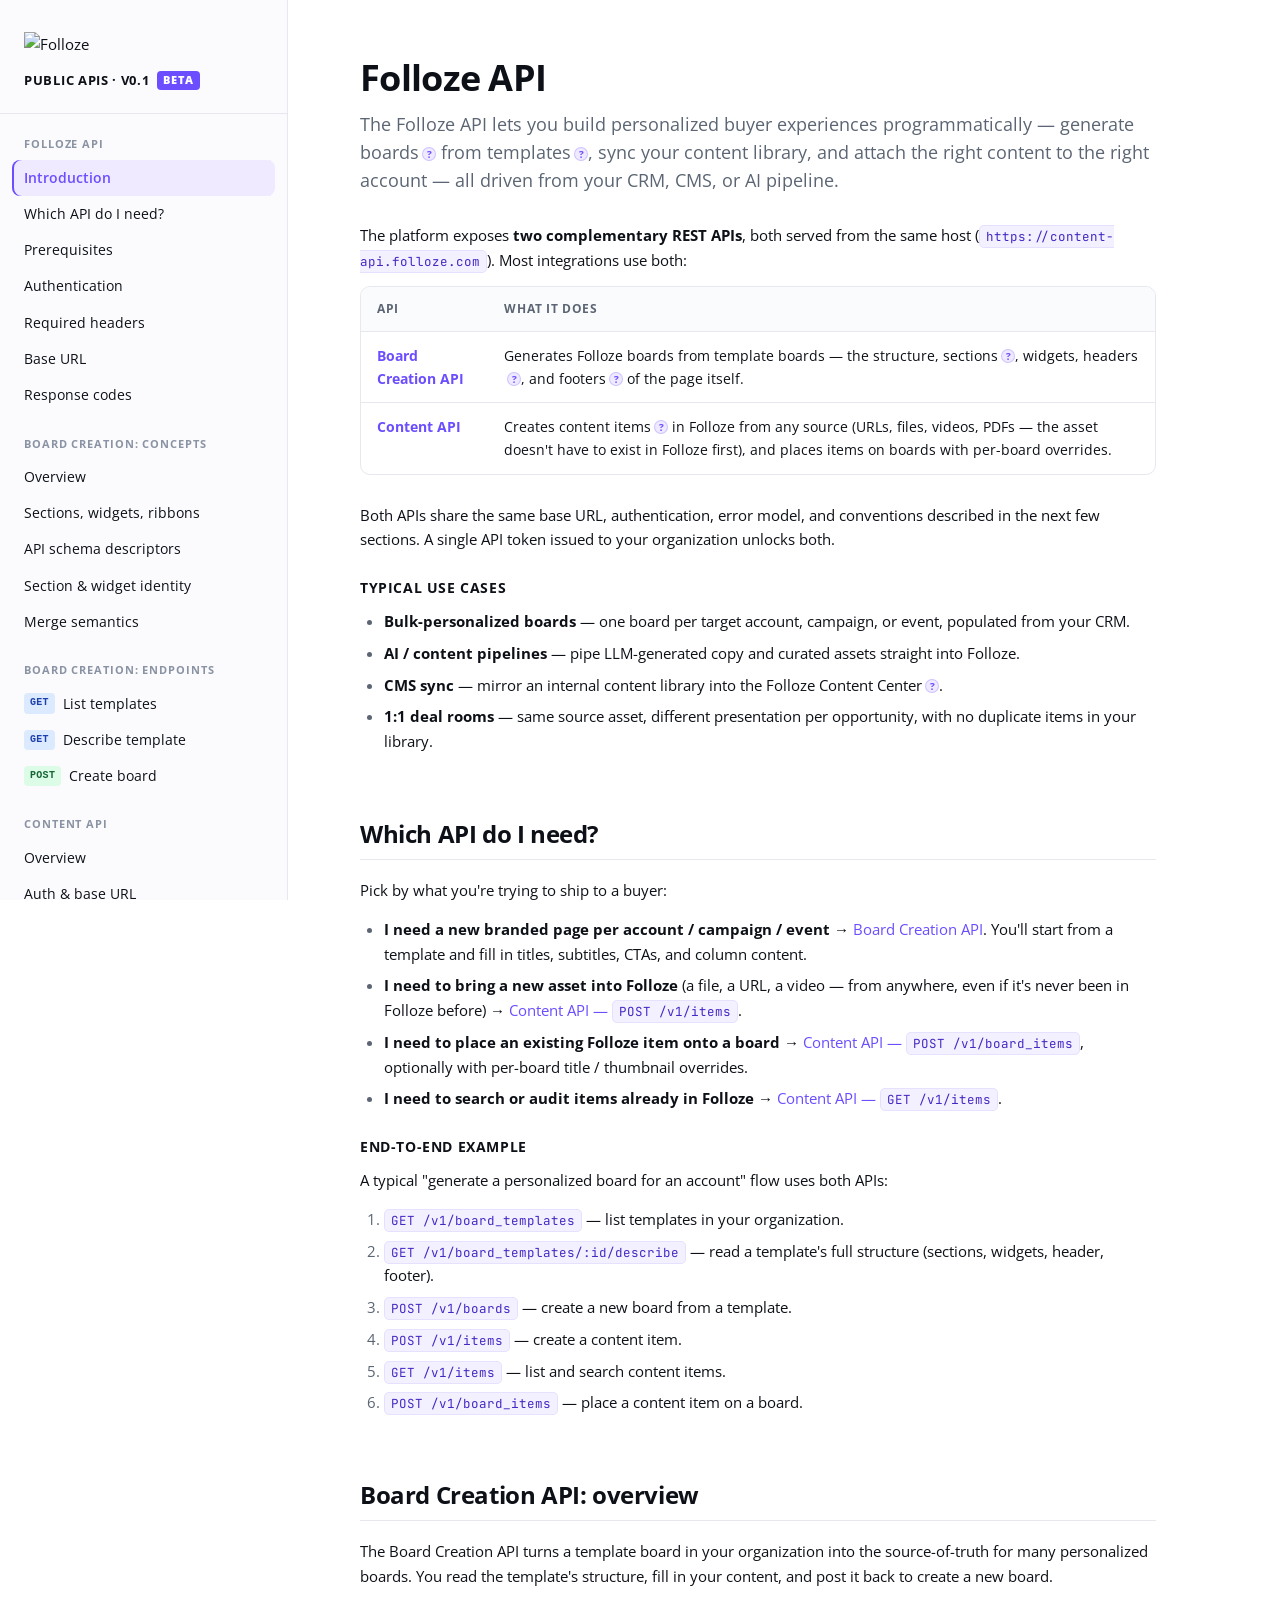
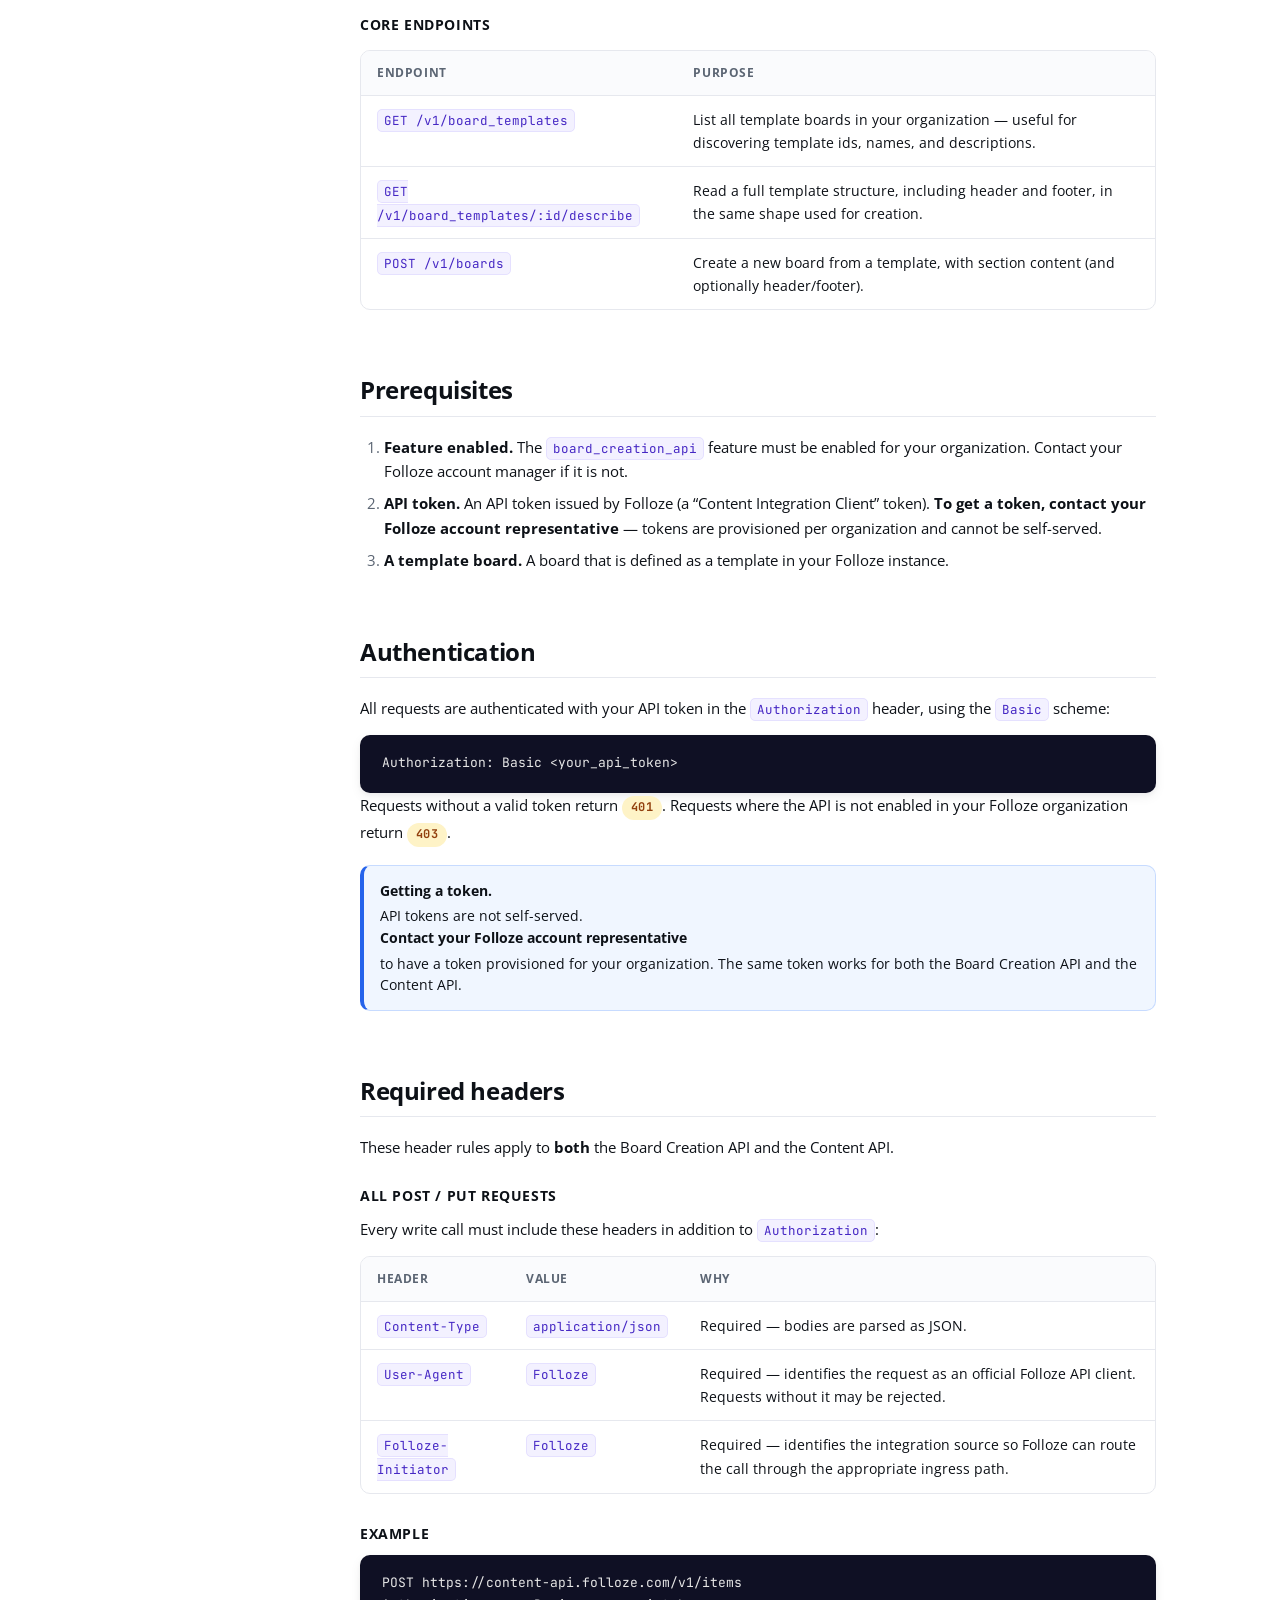
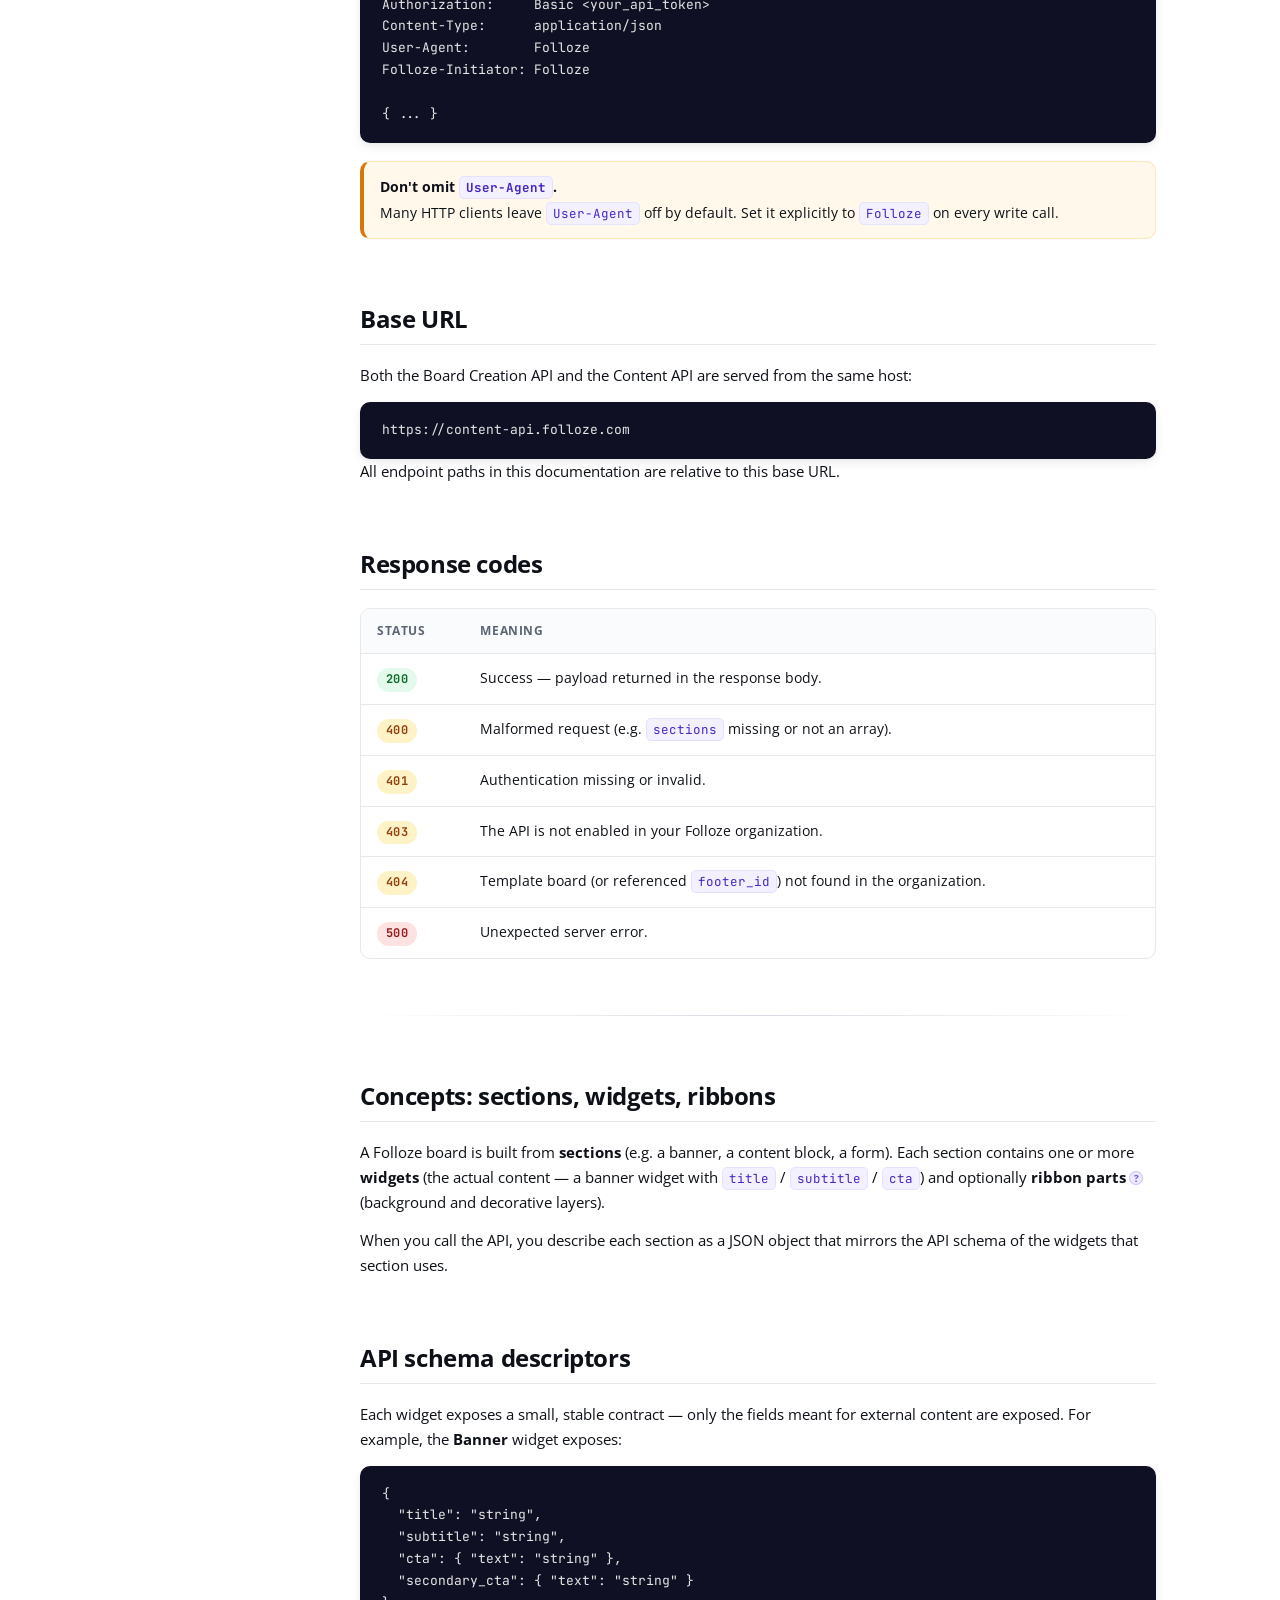
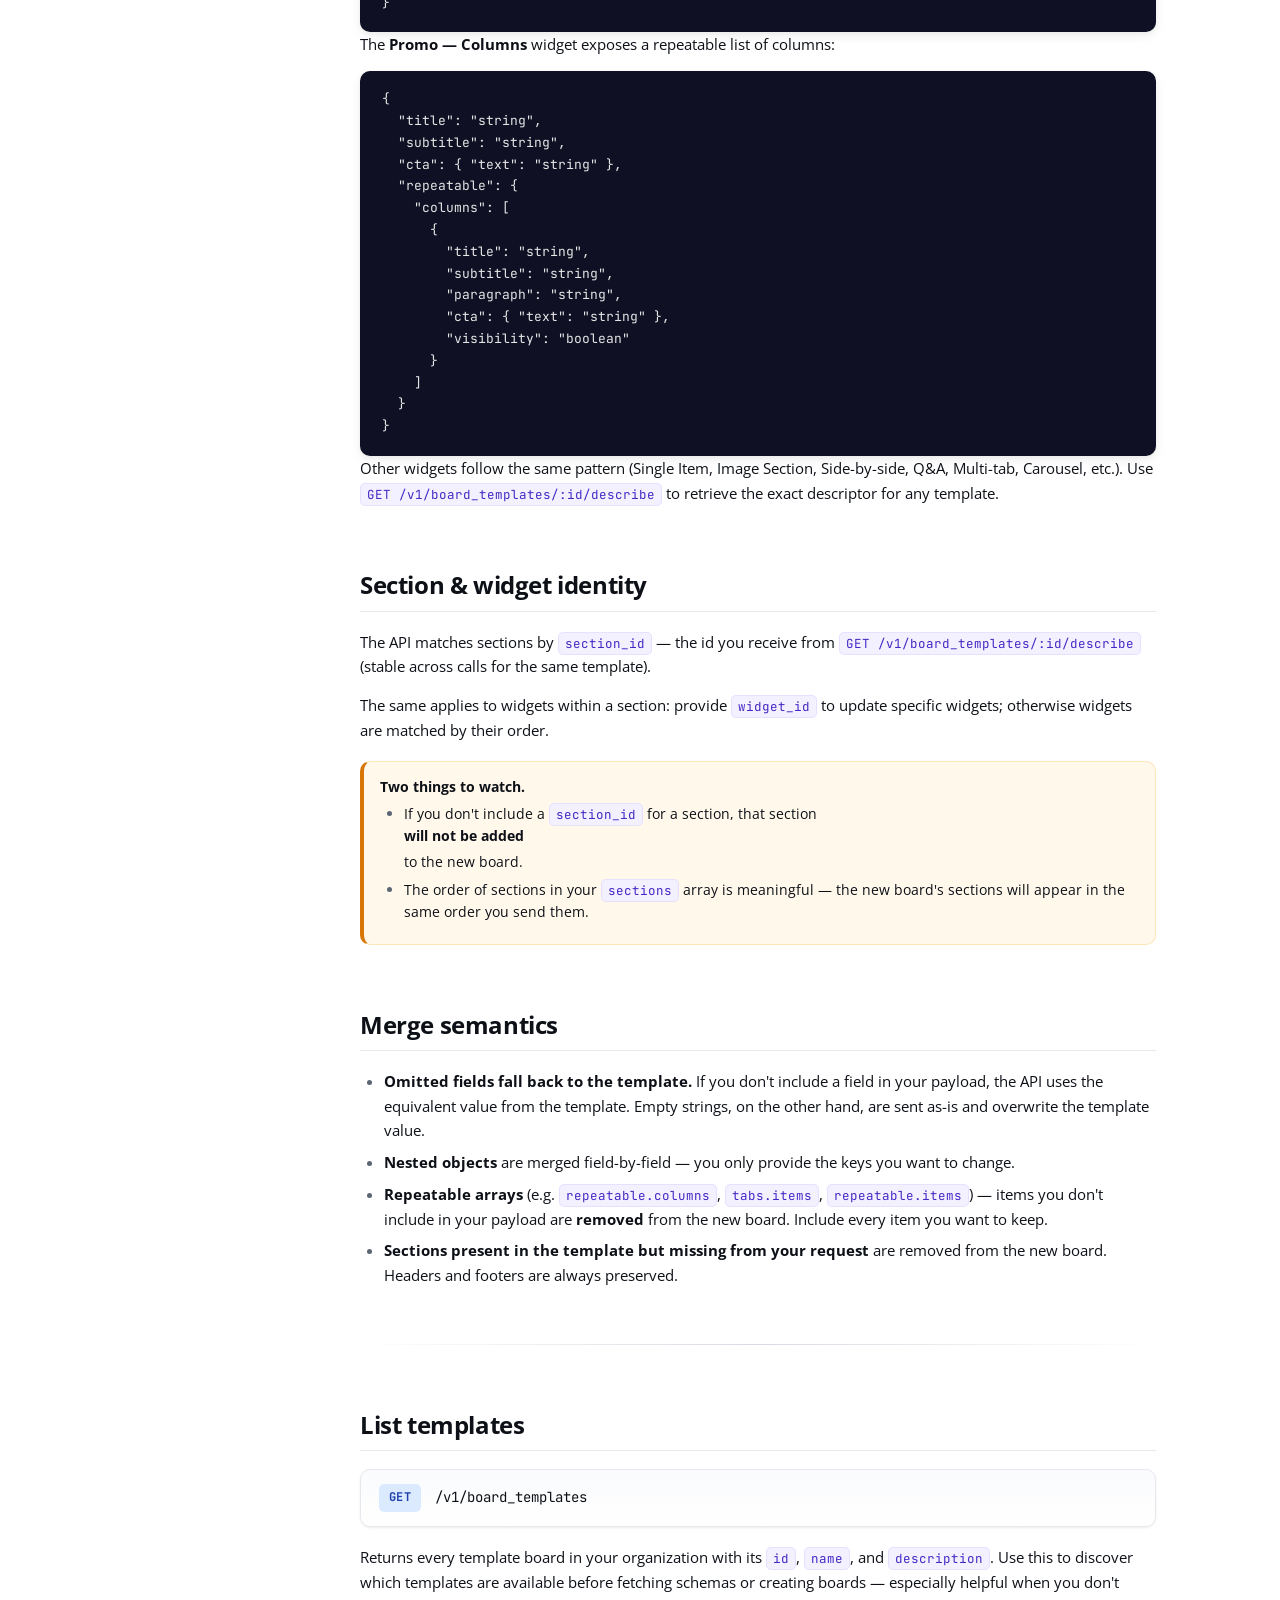
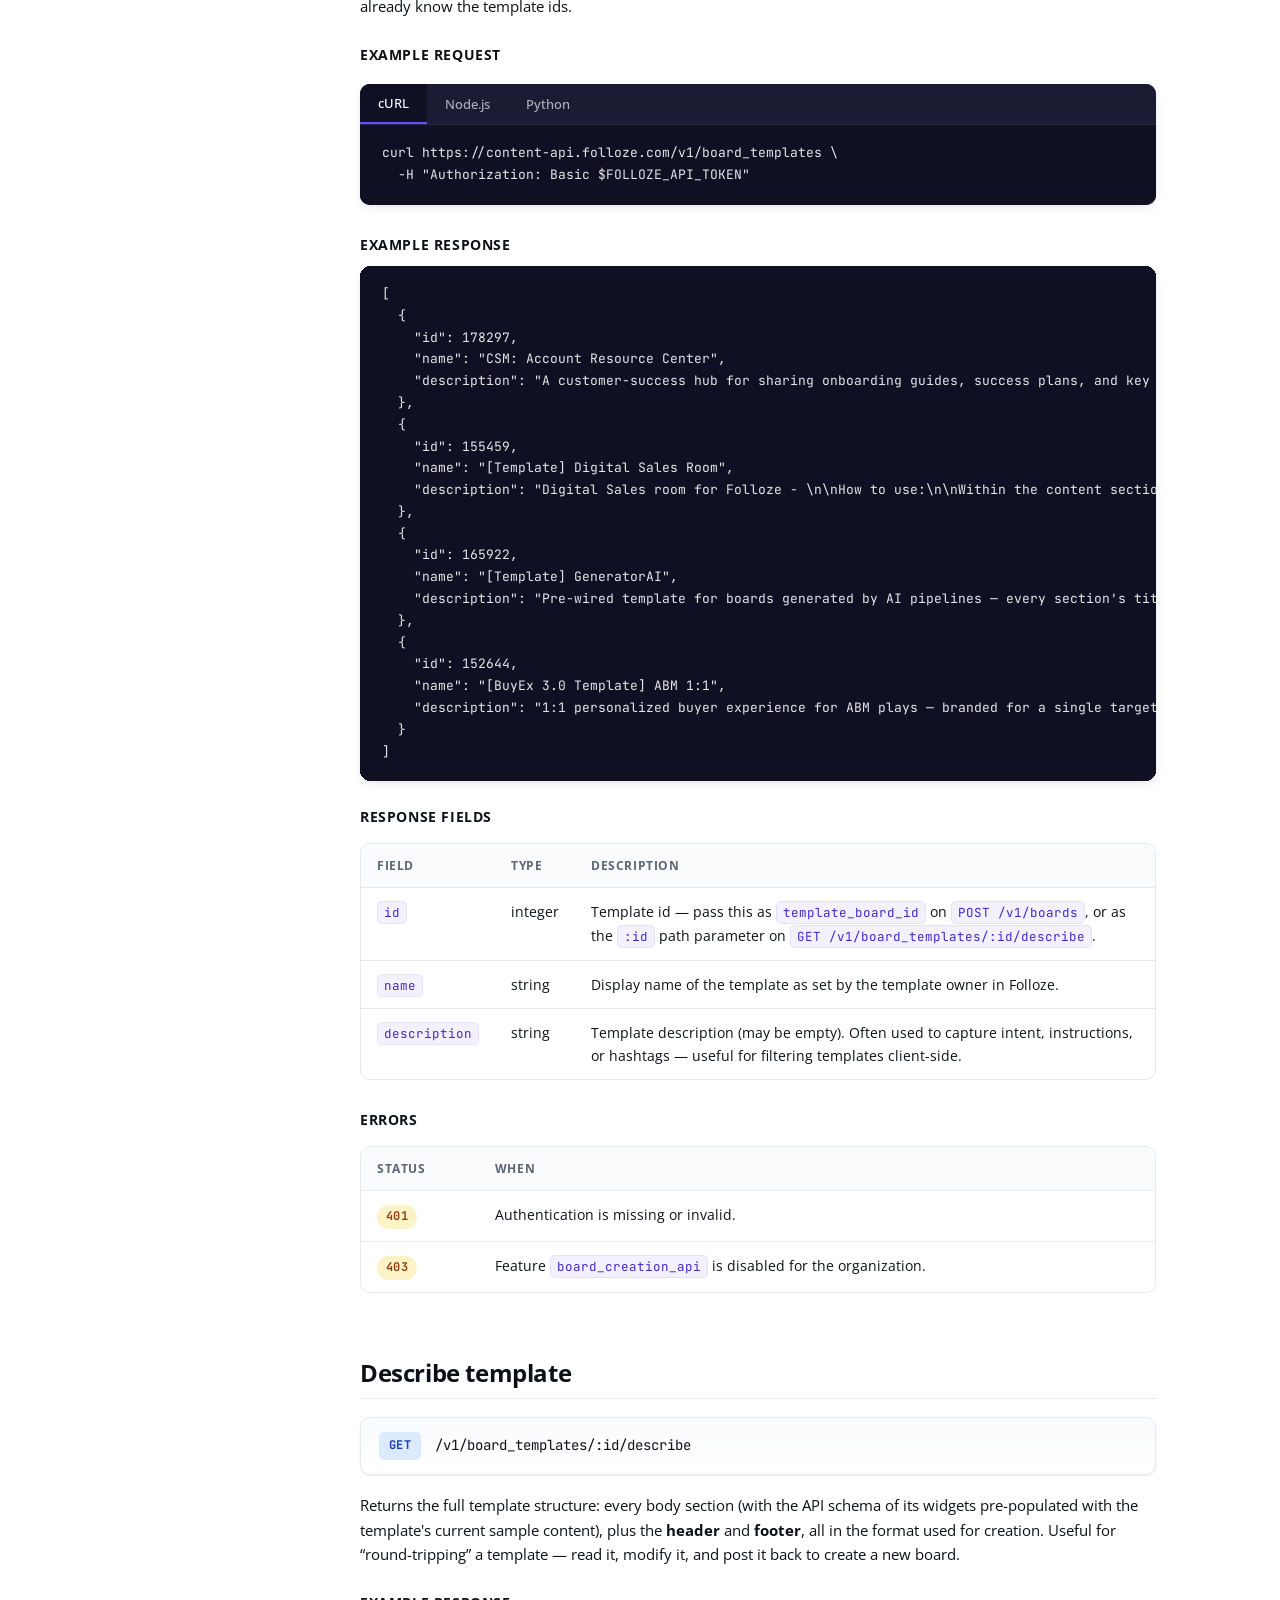
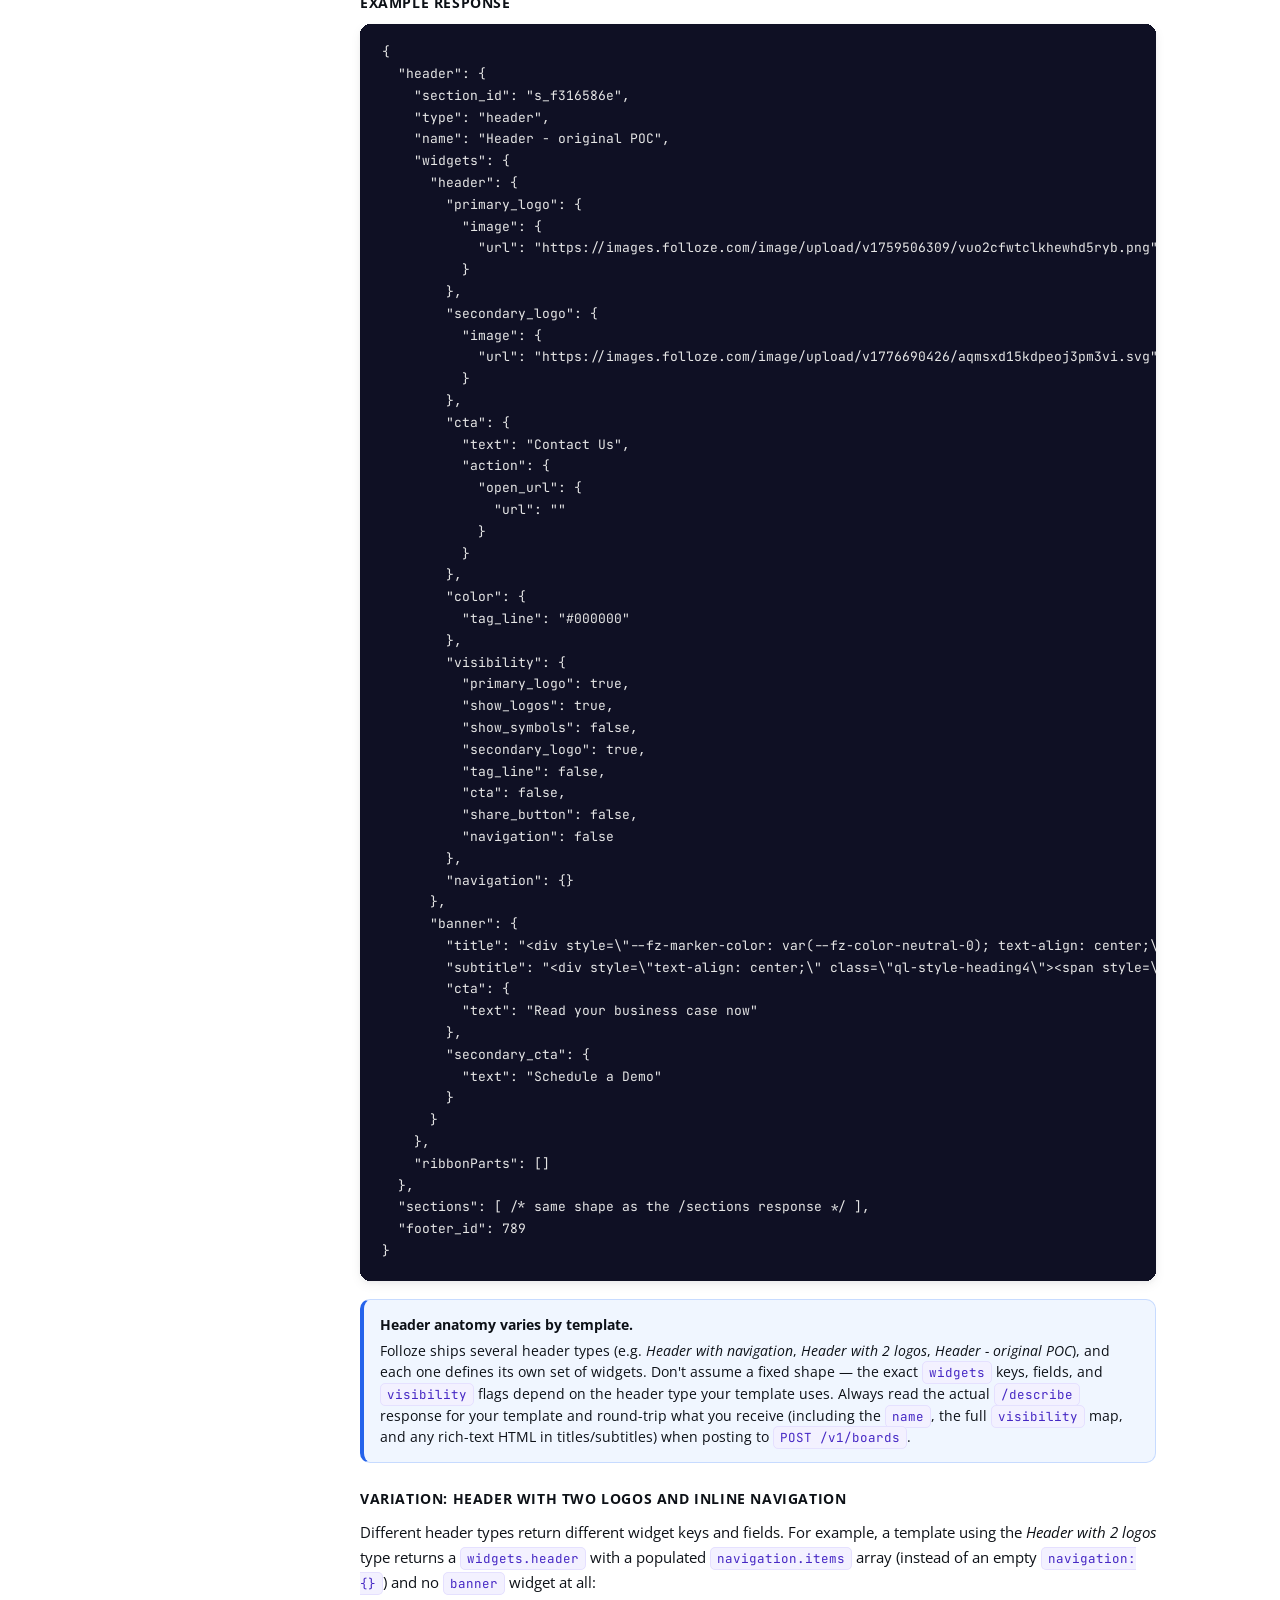
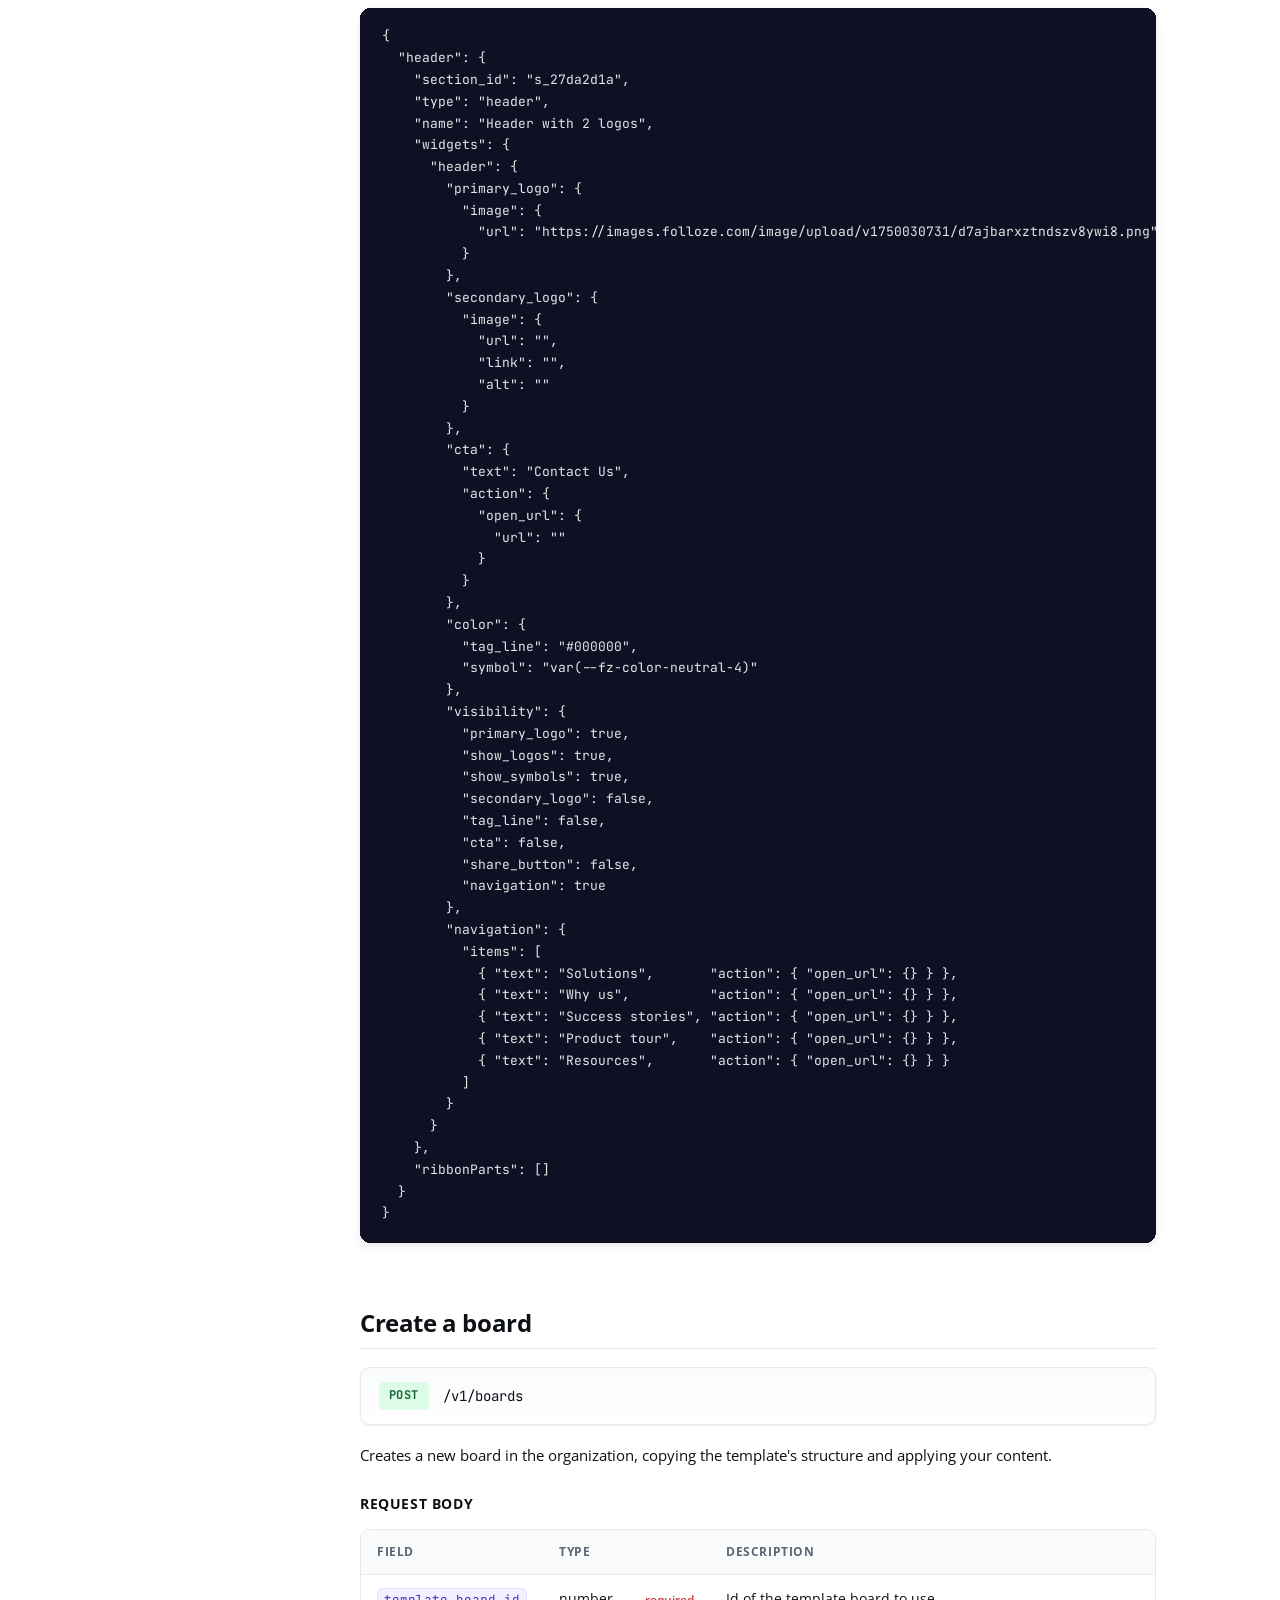
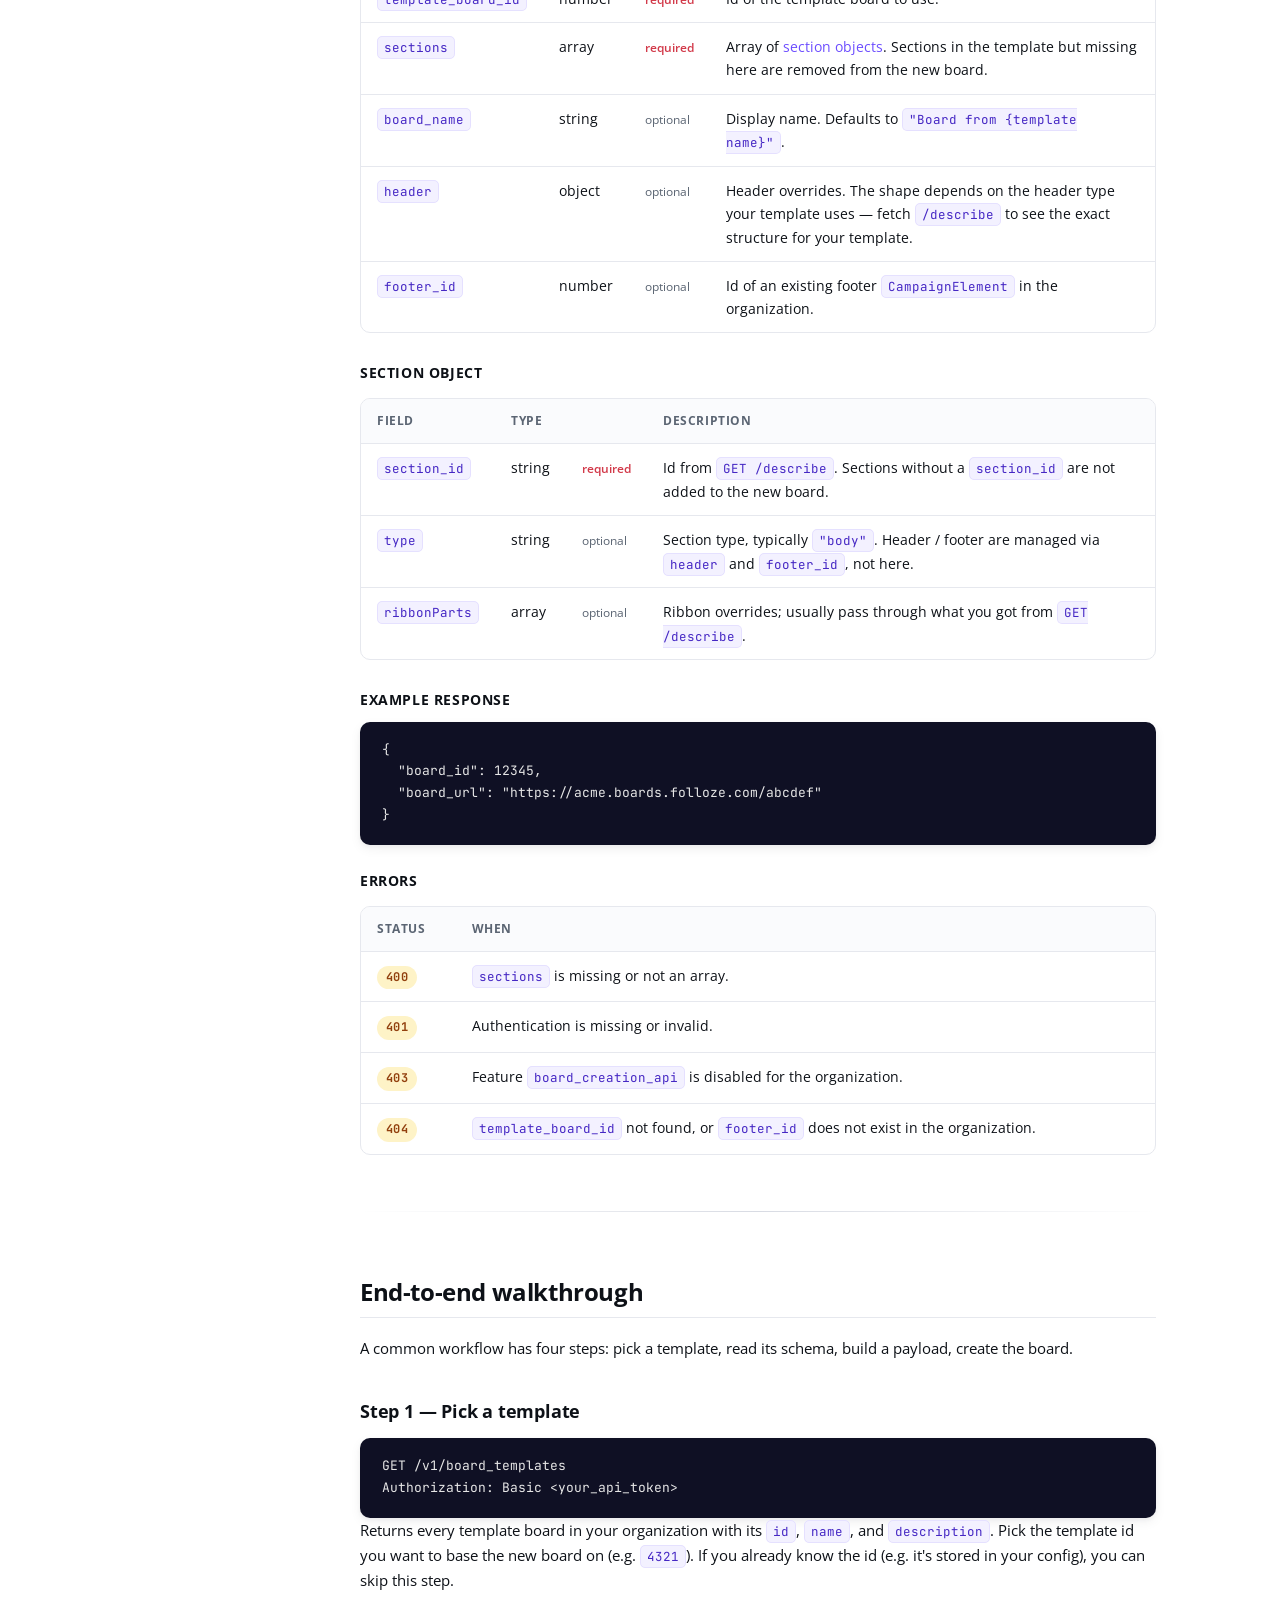
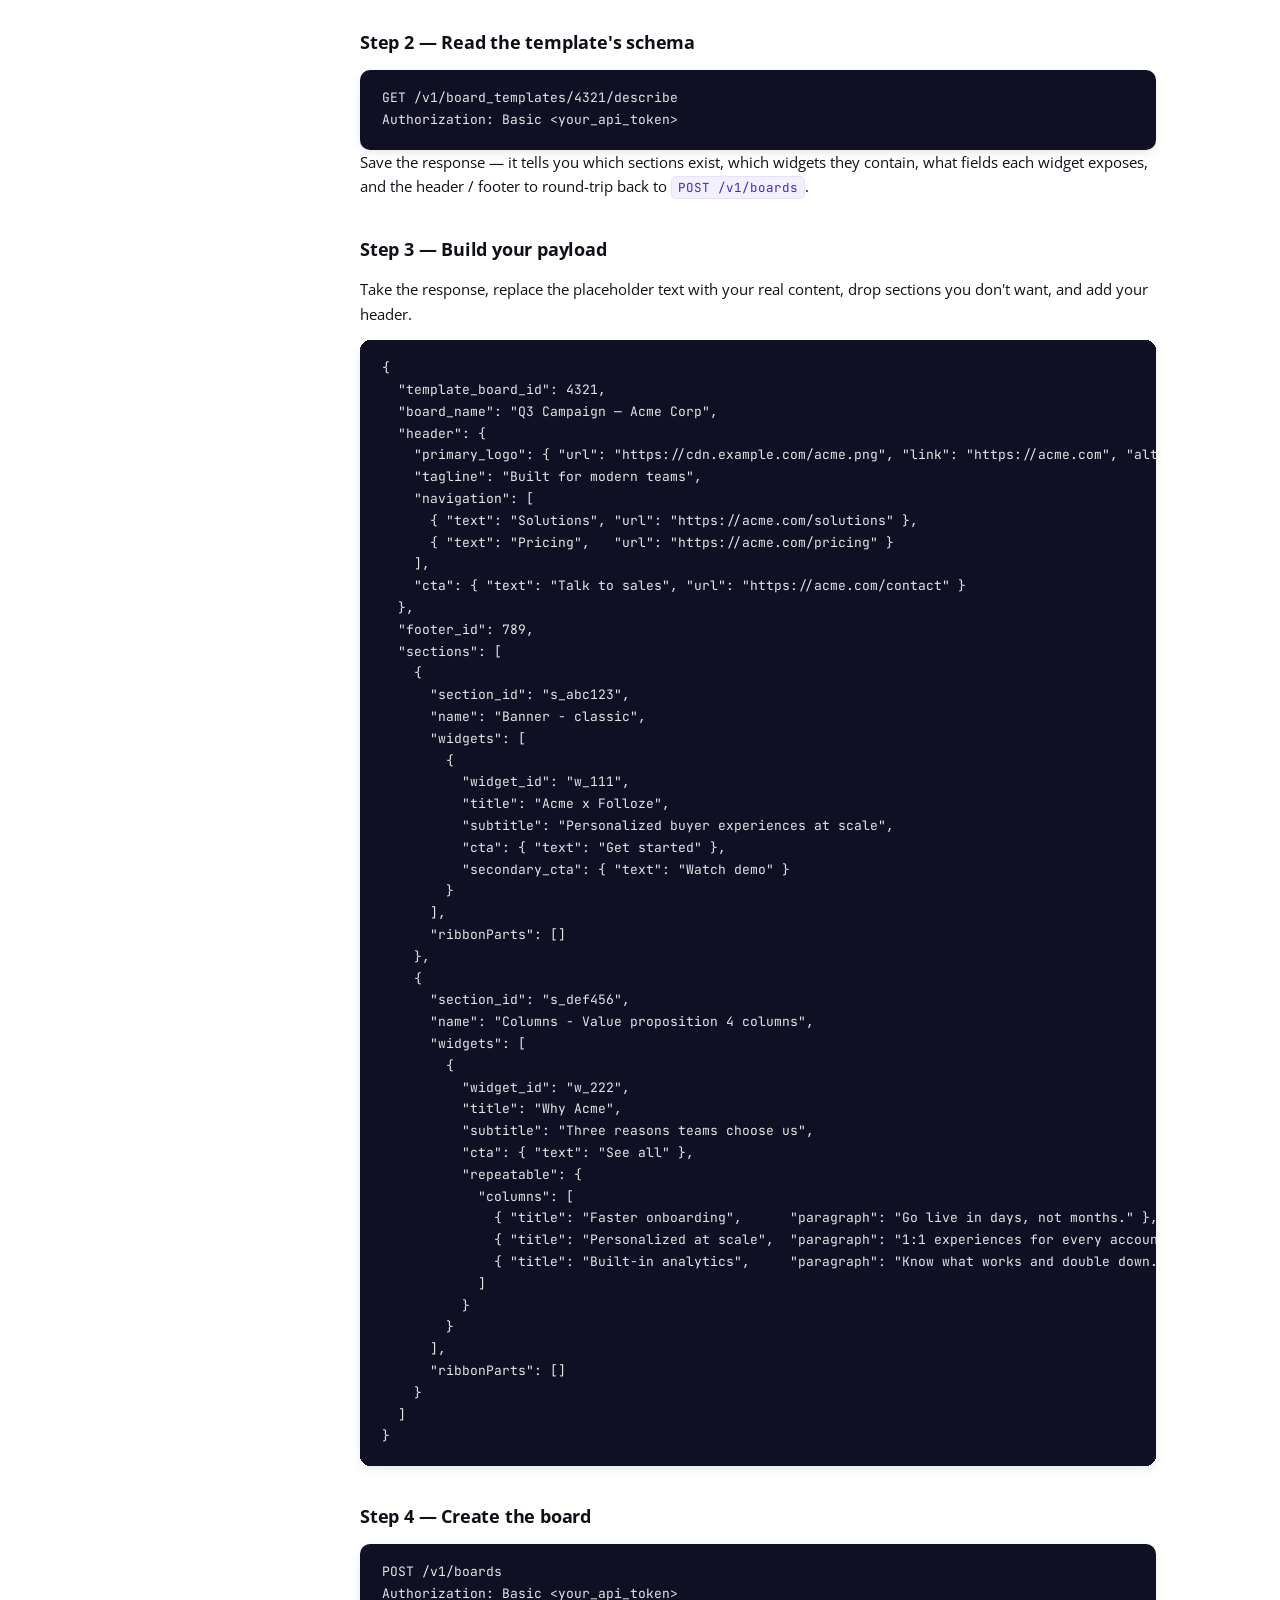
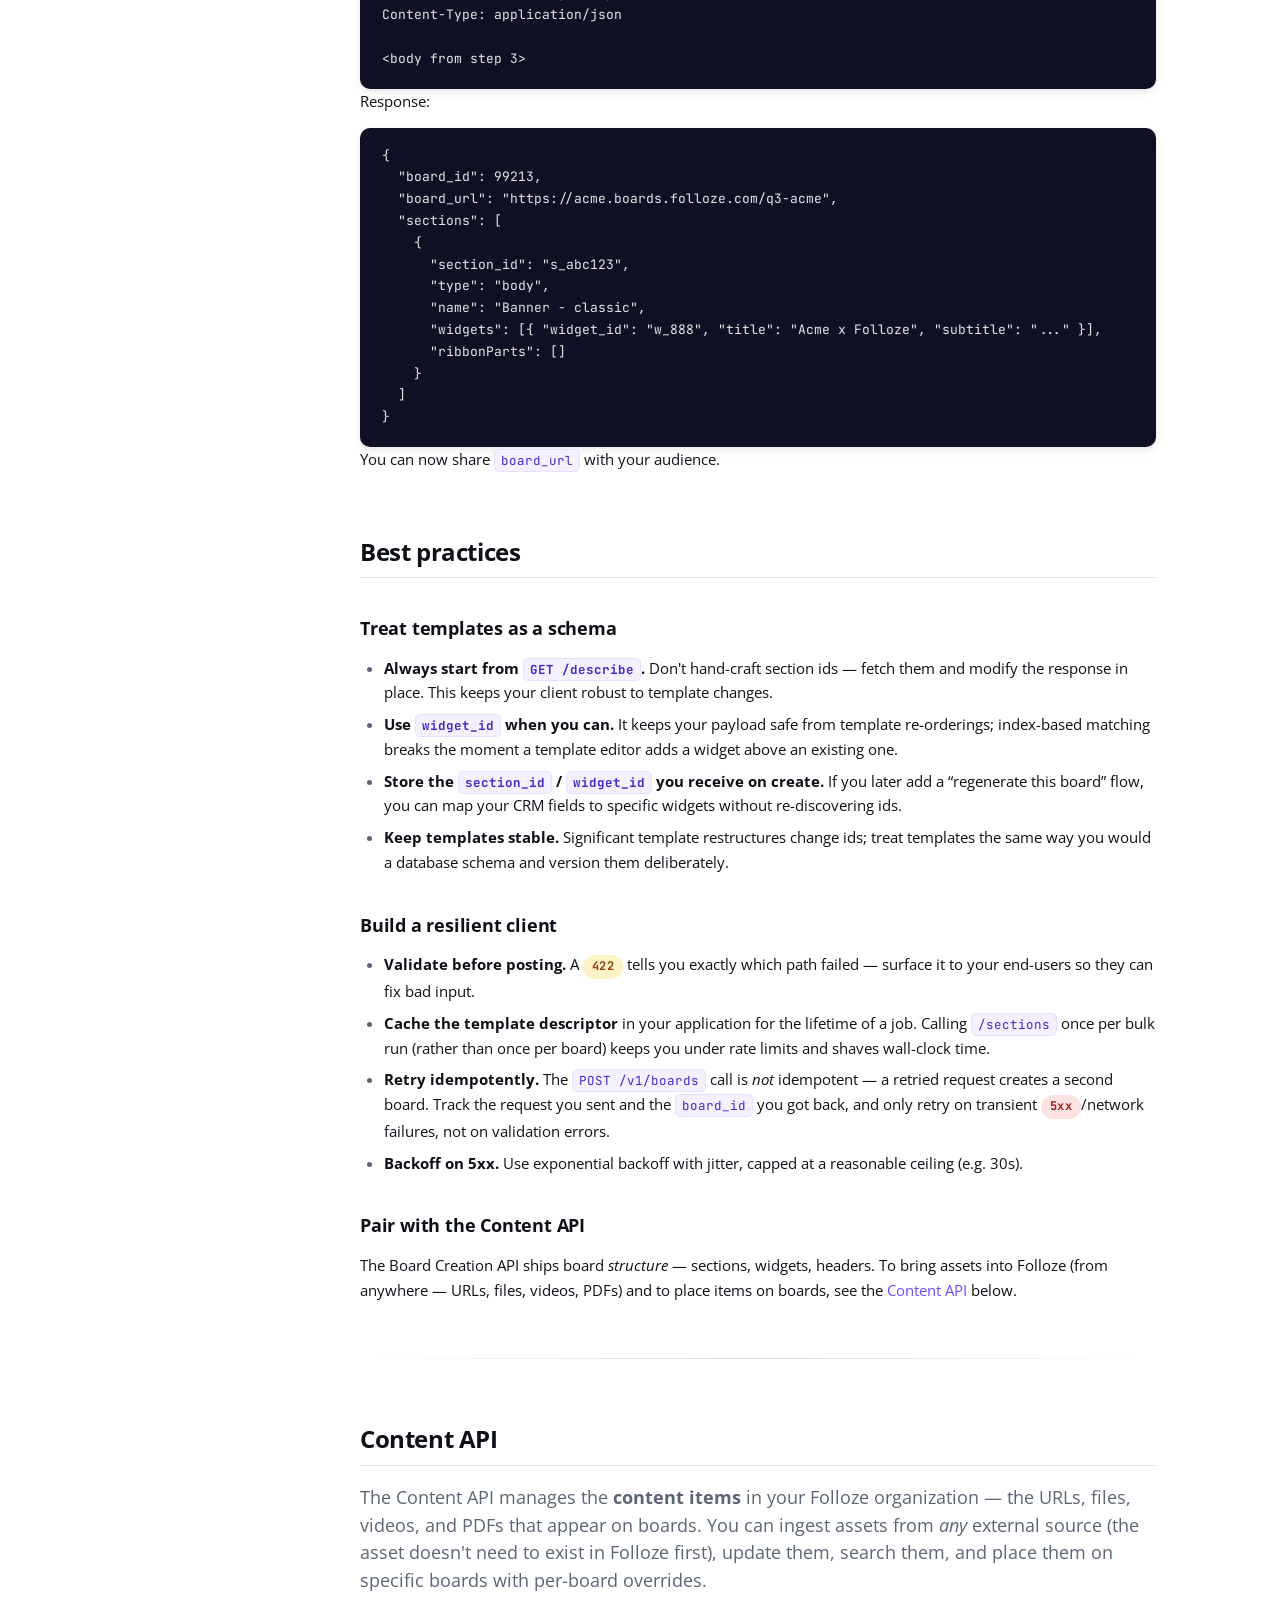
==== index.html @ 8b59475e "Initial commit: Folloze API documentation Includes OpenAPI spec, Swagger UI, ReDoc, and embeddable d" ====
<!DOCTYPE html>
<html lang="en">
<head>
<meta charset="UTF-8" />
<meta name="viewport" content="width=device-width, initial-scale=1.0" />
<title>Folloze Board Creation API — Documentation</title>
<link rel="preconnect" href="https://fonts.googleapis.com">
<link rel="preconnect" href="https://fonts.gstatic.com" crossorigin>
<link href="https://fonts.googleapis.com/css2?family=Open+Sans:wght@400;500;600;700&family=JetBrains+Mono:wght@400;500;600&display=swap" rel="stylesheet">
<style>
  :root {
    --bg: #ffffff;
    --bg-soft: #fafbfd;
    --bg-sidebar: #fbfbfd;
    --bg-code: #0f1024;
    --bg-inline-code: #f3f1ff;
    --text: #0d1117;
    --text-muted: #5b6573;
    --text-code: #e6e6e6;
    --border: #e6e8ee;
    --border-strong: #d8dbe3;
    --accent: #6c4dff;
    --accent-soft: #efeaff;
    --accent-hover: #5a3df0;
    --success: #1a7f37;
    --warning: #b25e00;
    --danger: #d23a4a;
    --tab-active: #ffffff;
    --tab-inactive: #1a1c33;
    --shadow-sm: 0 1px 2px rgba(15,16,36,0.04), 0 1px 3px rgba(15,16,36,0.04);
    --shadow-md: 0 4px 12px rgba(15,16,36,0.06), 0 2px 4px rgba(15,16,36,0.04);
  }
  * { box-sizing: border-box; }
  html, body { margin: 0; padding: 0; }
  body {
    font-family: "Open Sans", -apple-system, BlinkMacSystemFont, "Segoe UI", "Helvetica Neue", Arial, sans-serif;
    color: var(--text);
    background: var(--bg);
    line-height: 1.65;
    font-size: 15px;
    -webkit-font-smoothing: antialiased;
    -moz-osx-font-smoothing: grayscale;
  }

  /* Layout */
  .layout { display: flex; min-height: 100vh; }
  .sidebar {
    width: 288px;
    flex-shrink: 0;
    background: var(--bg-sidebar);
    border-right: 1px solid var(--border);
    position: sticky;
    top: 0;
    height: 100vh;
    overflow-y: auto;
    padding: 28px 0;
  }
  .sidebar::-webkit-scrollbar { width: 6px; }
  .sidebar::-webkit-scrollbar-thumb { background: #dadde4; border-radius: 3px; }
  .sidebar::-webkit-scrollbar-thumb:hover { background: #c0c4cf; }
  .sidebar-brand {
    padding: 4px 24px 22px;
    border-bottom: 1px solid var(--border);
    margin-bottom: 18px;
  }
  .sidebar-brand .logo-img {
    display: block;
    max-width: 130px;
    height: auto;
    margin-bottom: 14px;
  }
  .sidebar-brand .logo {
    font-weight: 700;
    font-size: 18px;
    color: var(--accent);
    letter-spacing: -0.3px;
  }
  .sidebar-brand .product {
    font-size: 12.5px;
    color: var(--text);
    margin-top: 4px;
    text-transform: uppercase;
    letter-spacing: 0.7px;
    font-weight: 700;
  }
  .sidebar-brand .product .beta {
    display: inline-block;
    background: var(--accent);
    color: #fff;
    padding: 1px 6px;
    border-radius: 4px;
    font-size: 10.5px;
    font-weight: 800;
    letter-spacing: 0.6px;
    margin-left: 4px;
    vertical-align: 1px;
  }
  .sidebar h4 + a { margin-top: 2px; }
  .sidebar nav { padding: 0 12px; }
  .sidebar h4 {
    font-size: 10.5px;
    text-transform: uppercase;
    letter-spacing: 0.9px;
    color: #8a93a3;
    margin: 22px 12px 6px;
    font-weight: 700;
  }
  .sidebar a {
    display: flex;
    align-items: center;
    padding: 7px 12px;
    color: var(--text);
    text-decoration: none;
    border-radius: 8px;
    font-size: 13.5px;
    transition: background-color 0.12s ease, color 0.12s ease;
  }
  .sidebar a:hover { background: var(--accent-soft); color: var(--accent); }
  .sidebar a.active {
    background: var(--accent-soft);
    color: var(--accent);
    font-weight: 600;
    box-shadow: inset 2px 0 0 var(--accent);
  }
  .sidebar a .method {
    font-family: ui-monospace, SFMono-Regular, Menlo, monospace;
    font-size: 10px;
    padding: 2px 6px;
    border-radius: 4px;
    margin-right: 8px;
    font-weight: 700;
    letter-spacing: 0.3px;
  }
  .method.get { background: #dbeafe; color: #1e40af; }
  .method.post { background: #dcfce7; color: #166534; }
  .method.put { background: #fef3c7; color: #92400e; }
  .method.delete { background: #fee2e2; color: #991b1b; }

  /* Main content */
  .content {
    flex: 1;
    max-width: 940px;
    padding: 56px 72px 96px;
  }
  h1 {
    font-size: 36px;
    font-weight: 700;
    letter-spacing: -0.7px;
    margin: 0 0 12px;
    line-height: 1.2;
  }
  h2 {
    font-size: 24px;
    font-weight: 700;
    margin: 64px 0 18px;
    padding-bottom: 10px;
    border-bottom: 1px solid var(--border);
    letter-spacing: -0.4px;
    line-height: 1.3;
  }
  h3 {
    font-size: 18px;
    font-weight: 700;
    margin: 36px 0 12px;
    letter-spacing: -0.2px;
  }
  h4 {
    font-size: 14px;
    font-weight: 700;
    margin: 24px 0 10px;
    color: var(--text);
    text-transform: uppercase;
    letter-spacing: 0.6px;
  }
  p { margin: 0 0 14px; }
  .lede { font-size: 18px; color: var(--text-muted); margin-bottom: 28px; line-height: 1.55; }
  a { color: var(--accent); text-decoration: none; }
  a:hover { text-decoration: underline; }

  /* Inline term-help "?" icon and popover */
  .term-help, .term-help-inline {
    display: inline-flex;
    align-items: center;
    justify-content: center;
    width: 14px;
    height: 14px;
    margin-left: 3px;
    border-radius: 50%;
    background: var(--accent-soft);
    color: var(--accent);
    border: 1px solid rgba(108,77,255,0.25);
    font-size: 10px;
    font-weight: 700;
    line-height: 1;
    cursor: pointer;
    vertical-align: 1px;
    font-family: inherit;
    padding: 0;
    transition: background-color 0.12s, border-color 0.12s;
  }
  .term-help-inline { cursor: default; }
  .term-help:hover, .term-help[aria-expanded="true"] {
    background: var(--accent);
    color: #fff;
    border-color: var(--accent);
  }

  .term-popover {
    position: absolute;
    z-index: 50;
    background: var(--bg);
    border: 1px solid var(--border);
    border-radius: 10px;
    box-shadow: var(--shadow-md);
    padding: 14px 16px;
    width: 320px;
    max-width: calc(100vw - 32px);
    font-size: 13.5px;
    line-height: 1.55;
    color: var(--text);
    display: none;
  }
  .term-popover.open { display: block; }
  .term-popover .term-name {
    font-weight: 700;
    font-size: 14px;
    margin-bottom: 4px;
    color: var(--text);
  }
  .term-popover .term-desc { color: var(--text-muted); }
  .term-popover .term-links {
    margin-top: 10px;
    padding-top: 10px;
    border-top: 1px solid var(--border);
    display: flex;
    gap: 12px;
    flex-wrap: wrap;
    font-size: 12.5px;
  }
  .term-popover .term-links a { font-weight: 600; }

  /* Help-center inline links inside glossary tables */
  td a[href^="https://help.folloze.com"] {
    display: inline-block;
    margin-left: 4px;
    padding: 1px 8px;
    border-radius: 999px;
    background: var(--bg-soft);
    border: 1px solid var(--border);
    color: var(--text-muted);
    font-size: 11.5px;
    font-weight: 600;
    text-transform: uppercase;
    letter-spacing: 0.4px;
    white-space: nowrap;
  }
  td a[href^="https://help.folloze.com"]:hover {
    background: var(--accent-soft);
    color: var(--accent);
    border-color: var(--accent);
    text-decoration: none;
  }

  /* Code */
  code {
    font-family: "JetBrains Mono", ui-monospace, SFMono-Regular, Menlo, monospace;
    font-size: 12.5px;
    background: var(--bg-inline-code);
    color: #4527c4;
    padding: 2px 6px;
    border-radius: 5px;
    border: 1px solid rgba(108,77,255,0.1);
  }
  pre {
    background: var(--bg-code);
    color: var(--text-code);
    padding: 18px 22px;
    border-radius: 10px;
    overflow-x: auto;
    font-size: 13px;
    line-height: 1.6;
    margin: 0;
    box-shadow: var(--shadow-md);
  }
  pre code { background: none; padding: 0; color: inherit; font-size: 13px; border: none; }

  /* Tabbed code blocks */
  .code-tabs {
    border-radius: 10px;
    overflow: hidden;
    margin: 18px 0 28px;
    background: var(--bg-code);
    box-shadow: var(--shadow-md);
  }
  .code-tabs pre { box-shadow: none; border-radius: 0; }
  .tab-buttons {
    display: flex;
    background: var(--tab-inactive);
    border-bottom: 1px solid rgba(255,255,255,0.06);
  }
  .tab-button {
    padding: 10px 18px;
    background: none;
    border: none;
    color: #b0b0c0;
    cursor: pointer;
    font-family: inherit;
    font-size: 13px;
    font-weight: 500;
  }
  .tab-button.active {
    background: var(--bg-code);
    color: #ffffff;
    border-bottom: 2px solid var(--accent);
  }
  .tab-content { display: none; }
  .tab-content.active { display: block; }

  /* Tables */
  table {
    width: 100%;
    border-collapse: separate;
    border-spacing: 0;
    margin: 14px 0 28px;
    font-size: 14px;
    border: 1px solid var(--border);
    border-radius: 10px;
    overflow: hidden;
    background: var(--bg);
  }
  th, td {
    text-align: left;
    padding: 12px 16px;
    border-bottom: 1px solid var(--border);
    vertical-align: top;
  }
  tr:last-child td { border-bottom: none; }
  th {
    background: var(--bg-soft);
    font-weight: 700;
    font-size: 12px;
    color: var(--text-muted);
    text-transform: uppercase;
    letter-spacing: 0.6px;
  }
  tbody tr { transition: background-color 0.1s ease; }
  tbody tr:hover { background: var(--bg-soft); }
  td code { font-size: 12.5px; }
  td .req { color: var(--danger); font-weight: 600; font-size: 12px; }
  td .opt { color: var(--text-muted); font-size: 12px; }
  td .rec { color: var(--accent); font-weight: 600; font-size: 12px; }

  /* Endpoint header */
  .endpoint {
    display: flex;
    align-items: center;
    gap: 14px;
    background: linear-gradient(180deg, var(--bg-soft) 0%, var(--bg) 100%);
    padding: 14px 18px;
    border-radius: 10px;
    border: 1px solid var(--border);
    margin: 18px 0;
    font-family: "JetBrains Mono", ui-monospace, SFMono-Regular, Menlo, monospace;
    font-size: 14px;
    box-shadow: var(--shadow-sm);
  }
  .endpoint .method {
    padding: 4px 10px;
    border-radius: 5px;
    font-weight: 700;
    font-size: 12px;
    letter-spacing: 0.4px;
  }

  /* Callout boxes */
  .callout {
    padding: 14px 18px 14px 16px;
    border-radius: 10px;
    margin: 18px 0;
    border: 1px solid;
    border-left-width: 4px;
    font-size: 14px;
    line-height: 1.55;
  }
  .callout.tip     { background: #f0f6ff; border-color: #c7dbff; border-left-color: #2563eb; }
  .callout.warning { background: #fff8eb; border-color: #fde6b8; border-left-color: #d97706; }
  .callout.success { background: #f0fdf4; border-color: #c6f0d4; border-left-color: var(--success); }
  .callout.danger  { background: #fef2f2; border-color: #fbd2d6; border-left-color: var(--danger); }
  .callout strong { display: block; margin-bottom: 4px; }

  /* Status pill */
  .status-pill {
    display: inline-block;
    padding: 2px 9px;
    border-radius: 999px;
    font-size: 12px;
    font-weight: 700;
    font-family: "JetBrains Mono", ui-monospace, SFMono-Regular, Menlo, monospace;
    letter-spacing: 0.3px;
  }
  .status-2xx { background: #e3f9eb; color: #0d6e2c; }
  .status-4xx { background: #fef3c7; color: #92400e; }
  .status-5xx { background: #fee2e2; color: #991b1b; }

  ul, ol { margin: 10px 0 18px; padding-left: 24px; }
  li { margin-bottom: 7px; }
  li::marker { color: var(--text-muted); }

  hr {
    border: none;
    height: 1px;
    background: linear-gradient(90deg, transparent, var(--border-strong), transparent);
    margin: 56px 0;
  }

  .anchor-link {
    color: var(--text-muted);
    text-decoration: none;
    margin-left: 8px;
    opacity: 0;
    transition: opacity 0.15s;
  }
  h2:hover .anchor-link, h3:hover .anchor-link { opacity: 1; }

  /* Responsive */
  @media (max-width: 900px) {
    .layout { flex-direction: column; }
    .sidebar { width: 100%; height: auto; position: static; }
    .content { padding: 24px; }
  }
</style>
</head>
<body>
<div class="layout">

  <aside class="sidebar">
    <div class="sidebar-brand">
      <img class="logo-img" src="https://encrypted-tbn0.gstatic.com/images?q=tbn:ANd9GcSMnxz7B14tExoV7l1w8KcWVvbKnCelq2r__C3Se6vmHw&s&ec=121643214" alt="Folloze" />
      <div class="product">Public APIs &middot; v0.1 <span class="beta">BETA</span></div>
    </div>
    <nav>
      <h4>Folloze API</h4>
      <a href="#intro">Introduction</a>
      <a href="#which-api">Which API do I need?</a>
      <a href="#prerequisites">Prerequisites</a>
      <a href="#authentication">Authentication</a>
      <a href="#required-headers">Required headers</a>
      <a href="#base-url">Base URL</a>
      <a href="#response-codes">Response codes</a>

      <h4>Board Creation: concepts</h4>
      <a href="#overview">Overview</a>
      <a href="#concepts-sections">Sections, widgets, ribbons</a>
      <a href="#concepts-schema">API schema descriptors</a>
      <a href="#concepts-identity">Section &amp; widget identity</a>
      <a href="#concepts-merge">Merge semantics</a>

      <h4>Board Creation: endpoints</h4>
      <a href="#get-templates"><span class="method get" style="background:#dbeafe;color:#1e40af">GET</span>List templates</a>
      <a href="#get-describe"><span class="method get" style="background:#dbeafe;color:#1e40af">GET</span>Describe template</a>
      <a href="#post-boards"><span class="method post" style="background:#dcfce7;color:#166534">POST</span>Create board</a>

      <h4>Content API</h4>
      <a href="#content-overview">Overview</a>
      <a href="#content-auth">Auth &amp; base URL</a>
      <a href="#content-list-items"><span class="method get" style="background:#dbeafe;color:#1e40af">GET</span>List / search items</a>
      <a href="#content-create-item"><span class="method post" style="background:#dcfce7;color:#166534">POST</span>Create content item</a>
      <a href="#content-create-board-item"><span class="method post" style="background:#dcfce7;color:#166534">POST</span>Attach item to board</a>
      <a href="#content-update-board-item"><span class="method post">PUT</span>Update board item</a>
      <a href="#content-categories">Categories &amp; subcategories</a>
      <a href="#content-async">Async file ingest</a>

      <h4>Guides</h4>
      <a href="#walkthrough">End-to-end walkthrough</a>
      <a href="#best-practices">Best practices</a>

      <h4>New to Folloze?</h4>
      <a href="#glossary">Folloze 101 &mdash; Key concepts</a>
    </nav>
  </aside>

  <main class="content">

  <h1 id="intro">Folloze API</h1>
  <p class="lede">The Folloze API lets you build personalized buyer experiences programmatically &mdash; generate boards<button class="term-help" data-term="board" aria-label="What is a board?" aria-expanded="false">?</button> from templates<button class="term-help" data-term="template-board" aria-label="What is a template board?" aria-expanded="false">?</button>, sync your content library, and attach the right content to the right account &mdash; all driven from your CRM, CMS, or AI pipeline.</p>

  <p>The platform exposes <strong>two complementary REST APIs</strong>, both served from the same host (<code>https://content-api.folloze.com</code>). Most integrations use both:</p>

  <table>
    <thead><tr><th>API</th><th>What it does</th></tr></thead>
    <tbody>
      <tr>
        <td><strong><a href="#overview">Board Creation API</a></strong></td>
        <td>Generates Folloze boards from template boards &mdash; the structure, sections<button class="term-help" data-term="section" aria-label="What is a section?" aria-expanded="false">?</button>, widgets, headers<button class="term-help" data-term="header" aria-label="What is a header?" aria-expanded="false">?</button>, and footers<button class="term-help" data-term="footer" aria-label="What is a footer?" aria-expanded="false">?</button> of the page itself.</td>
      </tr>
      <tr>
        <td><strong><a href="#content-overview">Content API</a></strong></td>
        <td>Creates content items<button class="term-help" data-term="content-item" aria-label="What is a content item?" aria-expanded="false">?</button> in Folloze from any source (URLs, files, videos, PDFs &mdash; the asset doesn't have to exist in Folloze first), and places items on boards with per-board overrides.</td>
      </tr>
    </tbody>
  </table>

  <p>Both APIs share the same base URL, authentication, error model, and conventions described in the next few sections. A single API token issued to your organization unlocks both.</p>

  <h4>Typical use cases</h4>
  <ul>
    <li><strong>Bulk-personalized boards</strong> &mdash; one board per target account, campaign, or event, populated from your CRM.</li>
    <li><strong>AI / content pipelines</strong> &mdash; pipe LLM-generated copy and curated assets straight into Folloze.</li>
    <li><strong>CMS sync</strong> &mdash; mirror an internal content library into the Folloze Content Center<button class="term-help" data-term="content-center" aria-label="What is the Content Center?" aria-expanded="false">?</button>.</li>
    <li><strong>1:1 deal rooms</strong> &mdash; same source asset, different presentation per opportunity, with no duplicate items in your library.</li>
  </ul>

  <h2 id="which-api">Which API do I need? <a class="anchor-link" href="#which-api">#</a></h2>
  <p>Pick by what you're trying to ship to a buyer:</p>
  <ul>
    <li><strong>I need a new branded page per account / campaign / event</strong> &rarr; <a href="#overview">Board Creation API</a>. You'll start from a template and fill in titles, subtitles, CTAs, and column content.</li>
    <li><strong>I need to bring a new asset into Folloze</strong> (a file, a URL, a video &mdash; from anywhere, even if it's never been in Folloze before) &rarr; <a href="#content-create-item">Content API &mdash; <code>POST /v1/items</code></a>.</li>
    <li><strong>I need to place an existing Folloze item onto a board</strong> &rarr; <a href="#content-create-board-item">Content API &mdash; <code>POST /v1/board_items</code></a>, optionally with per-board title / thumbnail overrides.</li>
    <li><strong>I need to search or audit items already in Folloze</strong> &rarr; <a href="#content-list-items">Content API &mdash; <code>GET /v1/items</code></a>.</li>
  </ul>

  <h4>End-to-end example</h4>
  <p>A typical "generate a personalized board for an account" flow uses both APIs:</p>
  <ol>
    <li><a href="#get-templates"><code>GET /v1/board_templates</code></a> &mdash; list templates in your organization.</li>
    <li><a href="#get-describe"><code>GET /v1/board_templates/:id/describe</code></a> &mdash; read a template's full structure (sections, widgets, header, footer).</li>
    <li><a href="#post-boards"><code>POST /v1/boards</code></a> &mdash; create a new board from a template.</li>
    <li><a href="#content-create-item"><code>POST /v1/items</code></a> &mdash; create a content item.</li>
    <li><a href="#content-list-items"><code>GET /v1/items</code></a> &mdash; list and search content items.</li>
    <li><a href="#content-create-board-item"><code>POST /v1/board_items</code></a> &mdash; place a content item on a board.</li>
  </ol>

  <h2 id="overview">Board Creation API: overview <a class="anchor-link" href="#overview">#</a></h2>
  <p>The Board Creation API turns a template board in your organization into the source-of-truth for many personalized boards. You read the template's structure, fill in your content, and post it back to create a new board.</p>

  <h4>Core endpoints</h4>
  <table>
    <thead><tr><th>Endpoint</th><th>Purpose</th></tr></thead>
    <tbody>
      <tr><td><code>GET /v1/board_templates</code></td><td>List all template boards in your organization &mdash; useful for discovering template ids, names, and descriptions.</td></tr>
      <tr><td><code>GET /v1/board_templates/:id/describe</code></td><td>Read a full template structure, including header and footer, in the same shape used for creation.</td></tr>
      <tr><td><code>POST /v1/boards</code></td><td>Create a new board from a template, with section content (and optionally header/footer).</td></tr>
    </tbody>
  </table>

  <h2 id="prerequisites">Prerequisites <a class="anchor-link" href="#prerequisites">#</a></h2>
  <ol>
    <li><strong>Feature enabled.</strong> The <code>board_creation_api</code> feature must be enabled for your organization. Contact your Folloze account manager if it is not.</li>
    <li><strong>API token.</strong> An API token issued by Folloze (a &ldquo;Content Integration Client&rdquo; token). <strong>To get a token, contact your Folloze account representative</strong> &mdash; tokens are provisioned per organization and cannot be self-served.</li>
    <li><strong>A template board.</strong> A board that is defined as a template in your Folloze instance.</li>
  </ol>

  <h2 id="authentication">Authentication <a class="anchor-link" href="#authentication">#</a></h2>
  <p>All requests are authenticated with your API token in the <code>Authorization</code> header, using the <code>Basic</code> scheme:</p>
  <pre><code>Authorization: Basic &lt;your_api_token&gt;</code></pre>
  <p>Requests without a valid token return <span class="status-pill status-4xx">401</span>. Requests where the API is not enabled in your Folloze organization return <span class="status-pill status-4xx">403</span>.</p>

  <div class="callout tip">
    <strong>Getting a token.</strong> API tokens are not self-served. <strong>Contact your Folloze account representative</strong> to have a token provisioned for your organization. The same token works for both the Board Creation API and the Content API.
  </div>

  <h2 id="required-headers">Required headers <a class="anchor-link" href="#required-headers">#</a></h2>
  <p>These header rules apply to <strong>both</strong> the Board Creation API and the Content API.</p>

  <h4>All POST / PUT requests</h4>
  <p>Every write call must include these headers in addition to <code>Authorization</code>:</p>
  <table>
    <thead><tr><th>Header</th><th>Value</th><th>Why</th></tr></thead>
    <tbody>
      <tr><td><code>Content-Type</code></td><td><code>application/json</code></td><td>Required &mdash; bodies are parsed as JSON.</td></tr>
      <tr><td><code>User-Agent</code></td><td><code>Folloze</code></td><td>Required &mdash; identifies the request as an official Folloze API client. Requests without it may be rejected.</td></tr>
      <tr><td><code>Folloze-Initiator</code></td><td><code>Folloze</code></td><td>Required &mdash; identifies the integration source so Folloze can route the call through the appropriate ingress path.</td></tr>
    </tbody>
  </table>

  <h4>Example</h4>
  <pre><code>POST https://content-api.folloze.com/v1/items
Authorization:     Basic &lt;your_api_token&gt;
Content-Type:      application/json
User-Agent:        Folloze
Folloze-Initiator: Folloze

{ ... }</code></pre>

  <div class="callout warning">
    <strong>Don't omit <code>User-Agent</code>.</strong> Many HTTP clients leave <code>User-Agent</code> off by default. Set it explicitly to <code>Folloze</code> on every write call.
  </div>

  <h2 id="base-url">Base URL <a class="anchor-link" href="#base-url">#</a></h2>
  <p>Both the Board Creation API and the Content API are served from the same host:</p>
  <pre><code>https://content-api.folloze.com</code></pre>
  <p>All endpoint paths in this documentation are relative to this base URL.</p>

  <h2 id="response-codes">Response codes <a class="anchor-link" href="#response-codes">#</a></h2>
  <table>
    <thead><tr><th>Status</th><th>Meaning</th></tr></thead>
    <tbody>
      <tr><td><span class="status-pill status-2xx">200</span></td><td>Success &mdash; payload returned in the response body.</td></tr>
      <tr><td><span class="status-pill status-4xx">400</span></td><td>Malformed request (e.g. <code>sections</code> missing or not an array).</td></tr>
      <tr><td><span class="status-pill status-4xx">401</span></td><td>Authentication missing or invalid.</td></tr>
      <tr><td><span class="status-pill status-4xx">403</span></td><td>The API is not enabled in your Folloze organization.</td></tr>
      <tr><td><span class="status-pill status-4xx">404</span></td><td>Template board (or referenced <code>footer_id</code>) not found in the organization.</td></tr>
      <tr><td><span class="status-pill status-5xx">500</span></td><td>Unexpected server error.</td></tr>
    </tbody>
  </table>

  <hr/>

  <h2 id="concepts-sections">Concepts: sections, widgets, ribbons <a class="anchor-link" href="#concepts-sections">#</a></h2>
  <p>A Folloze board is built from <strong>sections</strong> (e.g. a banner, a content block, a form). Each section contains one or more <strong>widgets</strong> (the actual content &mdash; a banner widget with <code>title</code>&nbsp;/&nbsp;<code>subtitle</code>&nbsp;/&nbsp;<code>cta</code>) and optionally <strong>ribbon parts</strong><button class="term-help" data-term="ribbon" aria-label="What is a ribbon?" aria-expanded="false">?</button> (background and decorative layers).</p>
  <p>When you call the API, you describe each section as a JSON object that mirrors the API schema of the widgets that section uses.</p>

  <h2 id="concepts-schema">API schema descriptors <a class="anchor-link" href="#concepts-schema">#</a></h2>
  <p>Each widget exposes a small, stable contract &mdash; only the fields meant for external content are exposed. For example, the <strong>Banner</strong> widget exposes:</p>
  <pre><code>{
  "title": "string",
  "subtitle": "string",
  "cta": { "text": "string" },
  "secondary_cta": { "text": "string" }
}</code></pre>
  <p>The <strong>Promo &mdash; Columns</strong> widget exposes a repeatable list of columns:</p>
  <pre><code>{
  "title": "string",
  "subtitle": "string",
  "cta": { "text": "string" },
  "repeatable": {
    "columns": [
      {
        "title": "string",
        "subtitle": "string",
        "paragraph": "string",
        "cta": { "text": "string" },
        "visibility": "boolean"
      }
    ]
  }
}</code></pre>
  <p>Other widgets follow the same pattern (Single Item, Image Section, Side-by-side, Q&amp;A, Multi-tab, Carousel, etc.). Use <a href="#get-describe"><code>GET /v1/board_templates/:id/describe</code></a> to retrieve the exact descriptor for any template.</p>

  <h2 id="concepts-identity">Section &amp; widget identity <a class="anchor-link" href="#concepts-identity">#</a></h2>
  <p>The API matches sections by <code>section_id</code> &mdash; the id you receive from <a href="#get-describe"><code>GET /v1/board_templates/:id/describe</code></a> (stable across calls for the same template).</p>
  <p>The same applies to widgets within a section: provide <code>widget_id</code> to update specific widgets; otherwise widgets are matched by their order.</p>

  <div class="callout warning">
    <strong>Two things to watch.</strong>
    <ul style="margin: 6px 0 0;">
      <li>If you don't include a <code>section_id</code> for a section, that section <strong>will not be added</strong> to the new board.</li>
      <li>The order of sections in your <code>sections</code> array is meaningful &mdash; the new board's sections will appear in the same order you send them.</li>
    </ul>
  </div>

  <h2 id="concepts-merge">Merge semantics <a class="anchor-link" href="#concepts-merge">#</a></h2>
  <ul>
    <li><strong>Omitted fields fall back to the template.</strong> If you don't include a field in your payload, the API uses the equivalent value from the template. Empty strings, on the other hand, are sent as-is and overwrite the template value.</li>
    <li><strong>Nested objects</strong> are merged field-by-field &mdash; you only provide the keys you want to change.</li>
    <li><strong>Repeatable arrays</strong> (e.g. <code>repeatable.columns</code>, <code>tabs.items</code>, <code>repeatable.items</code>) &mdash; items you don't include in your payload are <strong>removed</strong> from the new board. Include every item you want to keep.</li>
    <li><strong>Sections present in the template but missing from your request</strong> are removed from the new board. Headers and footers are always preserved.</li>
  </ul>

  <hr/>

  <h2 id="get-templates">List templates <a class="anchor-link" href="#get-templates">#</a></h2>
  <div class="endpoint"><span class="method get" style="background:#dbeafe;color:#1e40af">GET</span><span>/v1/board_templates</span></div>
  <p>Returns every template board in your organization with its <code>id</code>, <code>name</code>, and <code>description</code>. Use this to discover which templates are available before fetching schemas or creating boards &mdash; especially helpful when you don't already know the template ids.</p>

  <h4>Example request</h4>
  <div class="code-tabs">
    <div class="tab-buttons">
      <button class="tab-button active" onclick="switchTab(this,'templates-curl')">cURL</button>
      <button class="tab-button" onclick="switchTab(this,'templates-node')">Node.js</button>
      <button class="tab-button" onclick="switchTab(this,'templates-py')">Python</button>
    </div>
    <div id="templates-curl" class="tab-content active"><pre><code>curl https://content-api.folloze.com/v1/board_templates \
  -H "Authorization: Basic $FOLLOZE_API_TOKEN"</code></pre></div>
    <div id="templates-node" class="tab-content"><pre><code>const res = await fetch(
  "https://content-api.folloze.com/v1/board_templates",
  { headers: { Authorization: `Basic ${FOLLOZE_API_TOKEN}` } }
);
const templates = await res.json();</code></pre></div>
    <div id="templates-py" class="tab-content"><pre><code>import requests
res = requests.get(
    "https://content-api.folloze.com/v1/board_templates",
    headers={"Authorization": f"Basic {FOLLOZE_API_TOKEN}"},
)
templates = res.json()</code></pre></div>
  </div>

  <h4>Example response</h4>
  <pre><code>[
  {
    "id": 178297,
    "name": "CSM: Account Resource Center",
    "description": "A customer-success hub for sharing onboarding guides, success plans, and key contacts with each account. Use as the home base for ongoing customer engagement. #csm #customer-success"
  },
  {
    "id": 155459,
    "name": "[Template] Digital Sales Room",
    "description": "Digital Sales room for Folloze - \n\nHow to use:\n\nWithin the content section there are categories labelled \"Hidden\" where you an pull in the most used content straight into the actual categories. \n\n #Template #sales"
  },
  {
    "id": 165922,
    "name": "[Template] GeneratorAI",
    "description": "Pre-wired template for boards generated by AI pipelines — every section's titles, subtitles, and CTAs are designed to be filled programmatically. Pair with a content pipeline that calls POST /v1/boards. #generative #template"
  },
  {
    "id": 152644,
    "name": "[BuyEx 3.0 Template] ABM 1:1",
    "description": "1:1 personalized buyer experience for ABM plays — branded for a single target account, with sections for tailored value props, case studies, and a curated content library. #abm #buyex"
  }
]</code></pre>

  <h4>Response fields</h4>
  <table>
    <thead><tr><th>Field</th><th>Type</th><th>Description</th></tr></thead>
    <tbody>
      <tr><td><code>id</code></td><td>integer</td><td>Template id &mdash; pass this as <code>template_board_id</code> on <a href="#post-boards"><code>POST /v1/boards</code></a>, or as the <code>:id</code> path parameter on <a href="#get-describe"><code>GET /v1/board_templates/:id/describe</code></a>.</td></tr>
      <tr><td><code>name</code></td><td>string</td><td>Display name of the template as set by the template owner in Folloze.</td></tr>
      <tr><td><code>description</code></td><td>string</td><td>Template description (may be empty). Often used to capture intent, instructions, or hashtags &mdash; useful for filtering templates client-side.</td></tr>
    </tbody>
  </table>

  <h4>Errors</h4>
  <table>
    <thead><tr><th>Status</th><th>When</th></tr></thead>
    <tbody>
      <tr><td><span class="status-pill status-4xx">401</span></td><td>Authentication is missing or invalid.</td></tr>
      <tr><td><span class="status-pill status-4xx">403</span></td><td>Feature <code>board_creation_api</code> is disabled for the organization.</td></tr>
    </tbody>
  </table>

  <h2 id="get-describe">Describe template <a class="anchor-link" href="#get-describe">#</a></h2>
  <div class="endpoint"><span class="method get" style="background:#dbeafe;color:#1e40af">GET</span><span>/v1/board_templates/:id/describe</span></div>
  <p>Returns the full template structure: every body section (with the API schema of its widgets pre-populated with the template's current sample content), plus the <strong>header</strong> and <strong>footer</strong>, all in the format used for creation. Useful for &ldquo;round-tripping&rdquo; a template &mdash; read it, modify it, and post it back to create a new board.</p>

  <h4>Example response</h4>
  <pre><code>{
  "header": {
    "section_id": "s_f316586e",
    "type": "header",
    "name": "Header - original POC",
    "widgets": {
      "header": {
        "primary_logo": {
          "image": {
            "url": "https://images.folloze.com/image/upload/v1759506309/vuo2cfwtclkhewhd5ryb.png"
          }
        },
        "secondary_logo": {
          "image": {
            "url": "https://images.folloze.com/image/upload/v1776690426/aqmsxd15kdpeoj3pm3vi.svg"
          }
        },
        "cta": {
          "text": "Contact Us",
          "action": {
            "open_url": {
              "url": ""
            }
          }
        },
        "color": {
          "tag_line": "#000000"
        },
        "visibility": {
          "primary_logo": true,
          "show_logos": true,
          "show_symbols": false,
          "secondary_logo": true,
          "tag_line": false,
          "cta": false,
          "share_button": false,
          "navigation": false
        },
        "navigation": {}
      },
      "banner": {
        "title": "&lt;div style=\"--fz-marker-color: var(--fz-color-neutral-0); text-align: center;\" class=\"ql-style-heading2\"&gt;&lt;span style=\"color: var(--fz-color-primary-1);\"&gt;Global. Simple. Unified. &lt;/span&gt;&lt;/div&gt;&lt;div style=\"--fz-marker-color: var(--fz-color-neutral-0); text-align: center;\" class=\"ql-style-heading2\"&gt;&lt;span style=\"color: var(--fz-color-primary-1);\"&gt;It’s the Power of One&lt;/span&gt;&lt;/div&gt;&lt;div style=\"--fz-marker-color: var(--fz-color-neutral-0); text-align: center;\" class=\"ql-style-heading3\"&gt;&lt;span style=\"text-align: left;\"&gt;&lt;br&gt;&lt;/span&gt;&lt;/div&gt;&lt;div style=\"--fz-marker-color: var(--fz-color-neutral-0); text-align: center;\" class=\"ql-style-heading3\"&gt;&lt;span style=\"text-align: left; color: var(--fz-color-primary-1);\"&gt;How JLL will empower &lt;/span&gt;&lt;/div&gt;&lt;div style=\"--fz-marker-color: var(--fz-color-neutral-0); text-align: center;\" class=\"ql-style-heading3\"&gt;&lt;span style=\"text-align: left; color: var(--fz-color-primary-1);\"&gt;[insert target’s sector]&lt;/span&gt;&lt;span style=\"text-align: left;\"&gt; &lt;/span&gt;&lt;/div&gt;&lt;div style=\"--fz-marker-color: var(--fz-color-neutral-0); text-align: center;\" class=\"ql-style-heading3\"&gt;&lt;span style=\"color: var(--fz-color-primary-1);\"&gt;&lt;br&gt;&lt;/span&gt;&lt;/div&gt;&lt;div style=\"--fz-marker-color: var(--fz-color-neutral-0); text-align: center;\" class=\"ql-style-heading3\"&gt;&lt;br&gt;&lt;/div&gt;",
        "subtitle": "&lt;div style=\"text-align: center;\" class=\"ql-style-heading4\"&gt;&lt;span style=\"color: var(--fz-color-primary-1);\"&gt;Enhance productivity, services and employee experiences with data center and workspace management solutions from JLL.&lt;/span&gt;&lt;/div&gt;",
        "cta": {
          "text": "Read your business case now"
        },
        "secondary_cta": {
          "text": "Schedule a Demo"
        }
      }
    },
    "ribbonParts": []
  },
  "sections": [ /* same shape as the /sections response */ ],
  "footer_id": 789
}</code></pre>

  <div class="callout tip">
    <strong>Header anatomy varies by template.</strong> Folloze ships several header types (e.g. <em>Header with navigation</em>, <em>Header with 2 logos</em>, <em>Header - original POC</em>), and each one defines its own set of widgets. Don't assume a fixed shape &mdash; the exact <code>widgets</code> keys, fields, and <code>visibility</code> flags depend on the header type your template uses. Always read the actual <code>/describe</code> response for your template and round-trip what you receive (including the <code>name</code>, the full <code>visibility</code> map, and any rich-text HTML in titles/subtitles) when posting to <code>POST /v1/boards</code>.
  </div>

  <h4>Variation: header with two logos and inline navigation</h4>
  <p>Different header types return different widget keys and fields. For example, a template using the <em>Header with 2 logos</em> type returns a <code>widgets.header</code> with a populated <code>navigation.items</code> array (instead of an empty <code>navigation: {}</code>) and no <code>banner</code> widget at all:</p>
  <pre><code>{
  "header": {
    "section_id": "s_27da2d1a",
    "type": "header",
    "name": "Header with 2 logos",
    "widgets": {
      "header": {
        "primary_logo": {
          "image": {
            "url": "https://images.folloze.com/image/upload/v1750030731/d7ajbarxztndszv8ywi8.png"
          }
        },
        "secondary_logo": {
          "image": {
            "url": "",
            "link": "",
            "alt": ""
          }
        },
        "cta": {
          "text": "Contact Us",
          "action": {
            "open_url": {
              "url": ""
            }
          }
        },
        "color": {
          "tag_line": "#000000",
          "symbol": "var(--fz-color-neutral-4)"
        },
        "visibility": {
          "primary_logo": true,
          "show_logos": true,
          "show_symbols": true,
          "secondary_logo": false,
          "tag_line": false,
          "cta": false,
          "share_button": false,
          "navigation": true
        },
        "navigation": {
          "items": [
            { "text": "Solutions",       "action": { "open_url": {} } },
            { "text": "Why us",          "action": { "open_url": {} } },
            { "text": "Success stories", "action": { "open_url": {} } },
            { "text": "Product tour",    "action": { "open_url": {} } },
            { "text": "Resources",       "action": { "open_url": {} } }
          ]
        }
      }
    },
    "ribbonParts": []
  }
}</code></pre>

  <h2 id="post-boards">Create a board <a class="anchor-link" href="#post-boards">#</a></h2>
  <div class="endpoint"><span class="method post" style="background:#dcfce7;color:#166534">POST</span><span>/v1/boards</span></div>
  <p>Creates a new board in the organization, copying the template's structure and applying your content.</p>

  <h4>Request body</h4>
  <table>
    <thead><tr><th>Field</th><th>Type</th><th></th><th>Description</th></tr></thead>
    <tbody>
      <tr><td><code>template_board_id</code></td><td>number</td><td><span class="req">required</span></td><td>Id of the template board to use.</td></tr>
      <tr><td><code>sections</code></td><td>array</td><td><span class="req">required</span></td><td>Array of <a href="#section-object">section objects</a>. Sections in the template but missing here are removed from the new board.</td></tr>
      <tr><td><code>board_name</code></td><td>string</td><td><span class="opt">optional</span></td><td>Display name. Defaults to <code>"Board from {template name}"</code>.</td></tr>
      <tr><td><code>header</code></td><td>object</td><td><span class="opt">optional</span></td><td>Header overrides. The shape depends on the header type your template uses &mdash; fetch <a href="#get-describe"><code>/describe</code></a> to see the exact structure for your template.</td></tr>
      <tr><td><code>footer_id</code></td><td>number</td><td><span class="opt">optional</span></td><td>Id of an existing footer <code>CampaignElement</code> in the organization.</td></tr>
    </tbody>
  </table>

  <h4 id="section-object">Section object</h4>
  <table>
    <thead><tr><th>Field</th><th>Type</th><th></th><th>Description</th></tr></thead>
    <tbody>
      <tr><td><code>section_id</code></td><td>string</td><td><span class="req">required</span></td><td>Id from <a href="#get-describe"><code>GET /describe</code></a>. Sections without a <code>section_id</code> are not added to the new board.</td></tr>
      <tr><td><code>type</code></td><td>string</td><td><span class="opt">optional</span></td><td>Section type, typically <code>"body"</code>. Header / footer are managed via <code>header</code> and <code>footer_id</code>, not here.</td></tr>
      <tr><td><code>ribbonParts</code></td><td>array</td><td><span class="opt">optional</span></td><td>Ribbon overrides; usually pass through what you got from <a href="#get-describe"><code>GET /describe</code></a>.</td></tr>
    </tbody>
  </table>

  <h4>Example response</h4>
  <pre><code>{
  "board_id": 12345,
  "board_url": "https://acme.boards.folloze.com/abcdef"
}</code></pre>

  <h4>Errors</h4>
  <table>
    <thead><tr><th>Status</th><th>When</th></tr></thead>
    <tbody>
      <tr><td><span class="status-pill status-4xx">400</span></td><td><code>sections</code> is missing or not an array.</td></tr>
      <tr><td><span class="status-pill status-4xx">401</span></td><td>Authentication is missing or invalid.</td></tr>
      <tr><td><span class="status-pill status-4xx">403</span></td><td>Feature <code>board_creation_api</code> is disabled for the organization.</td></tr>
      <tr><td><span class="status-pill status-4xx">404</span></td><td><code>template_board_id</code> not found, or <code>footer_id</code> does not exist in the organization.</td></tr>
    </tbody>
  </table>

  <hr/>

  <h2 id="walkthrough">End-to-end walkthrough <a class="anchor-link" href="#walkthrough">#</a></h2>
  <p>A common workflow has four steps: pick a template, read its schema, build a payload, create the board.</p>

  <h3>Step 1 &mdash; Pick a template</h3>
  <pre><code>GET /v1/board_templates
Authorization: Basic &lt;your_api_token&gt;</code></pre>
  <p>Returns every template board in your organization with its <code>id</code>, <code>name</code>, and <code>description</code>. Pick the template id you want to base the new board on (e.g. <code>4321</code>). If you already know the id (e.g. it's stored in your config), you can skip this step.</p>

  <h3>Step 2 &mdash; Read the template's schema</h3>
  <pre><code>GET /v1/board_templates/4321/describe
Authorization: Basic &lt;your_api_token&gt;</code></pre>
  <p>Save the response &mdash; it tells you which sections exist, which widgets they contain, what fields each widget exposes, and the header / footer to round-trip back to <code>POST /v1/boards</code>.</p>

  <h3>Step 3 &mdash; Build your payload</h3>
  <p>Take the response, replace the placeholder text with your real content, drop sections you don't want, and add your header.</p>
  <pre><code>{
  "template_board_id": 4321,
  "board_name": "Q3 Campaign — Acme Corp",
  "header": {
    "primary_logo": { "url": "https://cdn.example.com/acme.png", "link": "https://acme.com", "alt": "Acme" },
    "tagline": "Built for modern teams",
    "navigation": [
      { "text": "Solutions", "url": "https://acme.com/solutions" },
      { "text": "Pricing",   "url": "https://acme.com/pricing" }
    ],
    "cta": { "text": "Talk to sales", "url": "https://acme.com/contact" }
  },
  "footer_id": 789,
  "sections": [
    {
      "section_id": "s_abc123",
      "name": "Banner - classic",
      "widgets": [
        {
          "widget_id": "w_111",
          "title": "Acme x Folloze",
          "subtitle": "Personalized buyer experiences at scale",
          "cta": { "text": "Get started" },
          "secondary_cta": { "text": "Watch demo" }
        }
      ],
      "ribbonParts": []
    },
    {
      "section_id": "s_def456",
      "name": "Columns - Value proposition 4 columns",
      "widgets": [
        {
          "widget_id": "w_222",
          "title": "Why Acme",
          "subtitle": "Three reasons teams choose us",
          "cta": { "text": "See all" },
          "repeatable": {
            "columns": [
              { "title": "Faster onboarding",      "paragraph": "Go live in days, not months." },
              { "title": "Personalized at scale",  "paragraph": "1:1 experiences for every account." },
              { "title": "Built-in analytics",     "paragraph": "Know what works and double down." }
            ]
          }
        }
      ],
      "ribbonParts": []
    }
  ]
}</code></pre>

  <h3>Step 4 &mdash; Create the board</h3>
  <pre><code>POST /v1/boards
Authorization: Basic &lt;your_api_token&gt;
Content-Type: application/json

&lt;body from step 3&gt;</code></pre>
  <p>Response:</p>
  <pre><code>{
  "board_id": 99213,
  "board_url": "https://acme.boards.folloze.com/q3-acme",
  "sections": [
    {
      "section_id": "s_abc123",
      "type": "body",
      "name": "Banner - classic",
      "widgets": [{ "widget_id": "w_888", "title": "Acme x Folloze", "subtitle": "..." }],
      "ribbonParts": []
    }
  ]
}</code></pre>
  <p>You can now share <code>board_url</code> with your audience.</p>

  <h2 id="best-practices">Best practices <a class="anchor-link" href="#best-practices">#</a></h2>

  <h3>Treat templates as a schema</h3>
  <ul>
    <li><strong>Always start from <code>GET /describe</code>.</strong> Don't hand-craft section ids &mdash; fetch them and modify the response in place. This keeps your client robust to template changes.</li>
    <li><strong>Use <code>widget_id</code> when you can.</strong> It keeps your payload safe from template re-orderings; index-based matching breaks the moment a template editor adds a widget above an existing one.</li>
    <li><strong>Store the <code>section_id</code> / <code>widget_id</code> you receive on create.</strong> If you later add a &ldquo;regenerate this board&rdquo; flow, you can map your CRM fields to specific widgets without re-discovering ids.</li>
    <li><strong>Keep templates stable.</strong> Significant template restructures change ids; treat templates the same way you would a database schema and version them deliberately.</li>
  </ul>

  <h3>Build a resilient client</h3>
  <ul>
    <li><strong>Validate before posting.</strong> A <span class="status-pill status-4xx">422</span> tells you exactly which path failed &mdash; surface it to your end-users so they can fix bad input.</li>
    <li><strong>Cache the template descriptor</strong> in your application for the lifetime of a job. Calling <code>/sections</code> once per bulk run (rather than once per board) keeps you under rate limits and shaves wall-clock time.</li>
    <li><strong>Retry idempotently.</strong> The <code>POST /v1/boards</code> call is <em>not</em> idempotent &mdash; a retried request creates a second board. Track the request you sent and the <code>board_id</code> you got back, and only retry on transient <span class="status-pill status-5xx">5xx</span>/network failures, not on validation errors.</li>
    <li><strong>Backoff on 5xx.</strong> Use exponential backoff with jitter, capped at a reasonable ceiling (e.g. 30s).</li>
  </ul>

  <h3>Pair with the Content API</h3>
  <p>The Board Creation API ships board <em>structure</em> &mdash; sections, widgets, headers. To bring assets into Folloze (from anywhere &mdash; URLs, files, videos, PDFs) and to place items on boards, see the <a href="#content-overview">Content API</a> below.</p>

  <hr/>

  <h2 id="content-overview">Content API <a class="anchor-link" href="#content-overview">#</a></h2>
  <p class="lede">The Content API manages the <strong>content items</strong> in your Folloze organization &mdash; the URLs, files, videos, and PDFs that appear on boards. You can ingest assets from <em>any</em> external source (the asset doesn't need to exist in Folloze first), update them, search them, and place them on specific boards with per-board overrides.</p>

  <h4>What it's for</h4>
  <ul>
    <li><strong>Ingest from anywhere</strong> &mdash; create items directly from any URL or downloadable asset, with no prior step in the Folloze UI.</li>
    <li><strong>Sync your CMS</strong> &mdash; mirror your single source of truth into Folloze.</li>
    <li><strong>Personalize per account</strong> &mdash; place the same item on many boards with a different title, description, or thumbnail on each, without duplicating the source asset.</li>
    <li><strong>Search &amp; audit</strong> &mdash; list and filter items in your organization from external systems.</li>
  </ul>

  <h4>Endpoints at a glance</h4>
  <table>
    <thead><tr><th>Endpoint</th><th>Purpose</th></tr></thead>
    <tbody>
      <tr><td><code>POST /v1/items</code></td><td>Create a content item from any external source (URL, file, video, PDF).</td></tr>
      <tr><td><code>GET /v1/items</code></td><td>List &amp; search items in your organization (filter by type, owner, tags, free text).</td></tr>
      <tr><td><code>POST /v1/board_items</code></td><td>Place an existing item on a board.</td></tr>
      <tr><td><code>PUT /v1/board_items/:id</code></td><td>Update a board item's<button class="term-help" data-term="board-item" aria-label="What is a board item?" aria-expanded="false">?</button> title, description, thumbnail, schedule, status, or categories<button class="term-help" data-term="category" aria-label="What is a category?" aria-expanded="false">?</button>.</td></tr>
    </tbody>
  </table>

  <h2 id="content-auth">Authentication &amp; base URL <a class="anchor-link" href="#content-auth">#</a></h2>
  <p>The Content API is served from the same host as the Board Creation API:</p>
  <pre><code>https://content-api.folloze.com</code></pre>
  <p>Authentication uses the same scheme as the Board Creation API &mdash; an API token in the <code>Authorization</code> header:</p>
  <pre><code>Authorization: Basic &lt;your_api_token&gt;</code></pre>
  <p>Tokens are issued per organization by Folloze. <strong>Contact your Folloze account representative to request a token</strong> &mdash; the same token grants access to both the Board Creation API and the Content API.</p>

  <div class="callout warning">
    <strong><code>creator_email</code> is required on every write.</strong> All <code>POST</code> calls require a <code>creator_email</code> field in the body, and the email <em>must</em> match a real user in your Folloze organization. Unknown emails return <code>{"message":"user not found for creator email"}</code>. Pass the email of a real seller / admin who should be recorded as the creator of the item.
  </div>

  <h2 id="content-list-items">List &amp; search content items <a class="anchor-link" href="#content-list-items">#</a></h2>
  <div class="endpoint"><span class="method get" style="background:#dbeafe;color:#1e40af">GET</span><span>/v1/items</span></div>
  <p>Returns a paginated list of content items in your organization, with filtering by type, owner, tags, and free text.</p>

  <h4>Query parameters</h4>
  <table>
    <thead><tr><th>Name</th><th>Type</th><th>Default</th><th>Description</th></tr></thead>
    <tbody>
      <tr><td><code>page</code></td><td>integer</td><td>1</td><td>Page number for pagination.</td></tr>
      <tr><td><code>per_page</code></td><td>integer</td><td>24</td><td>Items per page (max 100).</td></tr>
      <tr><td><code>sort_by</code></td><td>string</td><td>&mdash;</td><td>Field to sort results by.</td></tr>
      <tr><td><code>sort_direction</code></td><td>string</td><td><code>desc</code></td><td><code>asc</code> or <code>desc</code>.</td></tr>
      <tr><td><code>search</code></td><td>string</td><td>&mdash;</td><td>Free-text search across item content.</td></tr>
      <tr><td><code>type[]</code></td><td>string</td><td>&mdash;</td><td>Filter by content type (e.g. <code>video</code>, <code>pdf</code>). Repeatable.</td></tr>
      <tr><td><code>owner[]</code></td><td>string</td><td>&mdash;</td><td>Filter by owner user id. Repeatable.</td></tr>
      <tr><td><code>tags[]</code></td><td>string</td><td>&mdash;</td><td>Filter by tag name<button class="term-help" data-term="tag" aria-label="What is a tag?" aria-expanded="false">?</button>. Repeatable.</td></tr>
    </tbody>
  </table>

  <div class="callout warning">
    <strong>Use the <code>[]</code> suffix on array params.</strong> Without it, only the last value wins. <code>?type=video&amp;type=pdf</code> filters by <code>pdf</code> only; <code>?type[]=video&amp;type[]=pdf</code> filters by both.
  </div>

  <h4>Examples</h4>
  <div class="code-tabs">
    <div class="tab-buttons">
      <button class="tab-button active" onclick="switchTab(this,'items-curl')">cURL</button>
      <button class="tab-button" onclick="switchTab(this,'items-node')">Node.js</button>
      <button class="tab-button" onclick="switchTab(this,'items-py')">Python</button>
    </div>
    <div id="items-curl" class="tab-content active"><pre><code># Single filter
curl "https://content-api.folloze.com/v1/items?type[]=video" \
  -H "Authorization: Basic $FOLLOZE_API_TOKEN"

# Combined filters
curl "https://content-api.folloze.com/v1/items?type[]=video&amp;type[]=pdf&amp;owner[]=42&amp;tags[]=webinar&amp;search=demo&amp;page=1&amp;per_page=50&amp;sort_direction=asc" \
  -H "Authorization: Basic $FOLLOZE_API_TOKEN"</code></pre></div>
    <div id="items-node" class="tab-content"><pre><code>const params = new URLSearchParams();
["video", "pdf"].forEach(t =&gt; params.append("type[]", t));
params.append("owner[]", "42");
params.append("tags[]", "webinar");
params.set("search", "demo");
params.set("per_page", "50");

const res = await fetch(
  `https://content-api.folloze.com/v1/items?${params}`,
  { headers: { Authorization: `Basic ${FOLLOZE_API_TOKEN}` } }
);
const items = await res.json();</code></pre></div>
    <div id="items-py" class="tab-content"><pre><code>import requests
res = requests.get(
    "https://content-api.folloze.com/v1/items",
    headers={"Authorization": f"Basic {FOLLOZE_API_TOKEN}"},
    params=[
        ("type[]", "video"), ("type[]", "pdf"),
        ("owner[]", "42"),
        ("tags[]", "webinar"),
        ("search", "demo"),
        ("per_page", 50),
    ],
)
items = res.json()</code></pre></div>
  </div>

  <h2 id="content-create-item">Create a content item <a class="anchor-link" href="#content-create-item">#</a></h2>
  <div class="endpoint"><span class="method post" style="background:#dcfce7;color:#166534">POST</span><span>/v1/items</span></div>
  <p>Creates a new content item in your Folloze organization from any external source. The asset itself does <strong>not</strong> need to exist in Folloze beforehand &mdash; provide a public URL (for link items) or a downloadable URL (for file items) and Folloze ingests it. File items are ingested asynchronously &mdash; see <a href="#content-async">Async file ingest</a>.</p>

  <h4>Request body (key fields)</h4>
  <table>
    <thead><tr><th>Field</th><th>Type</th><th></th><th>Description</th></tr></thead>
    <tbody>
      <tr><td><code>creator_email</code></td><td>string</td><td><span class="req">required</span></td><td>Email of an existing user in the organization. Recorded as the item's creator.</td></tr>
      <tr><td><code>title</code></td><td>string</td><td><span class="req">required</span></td><td>Display title of the item.</td></tr>
      <tr><td><code>description</code></td><td>string</td><td><span class="opt">optional</span></td><td>Long-form description.</td></tr>
      <tr><td><code>thumbnail_url</code></td><td>string</td><td><span class="opt">optional</span></td><td>Cover image URL. If omitted, Folloze will attempt to derive one.</td></tr>
      <tr><td><code>download_url</code></td><td>string</td><td>conditional</td><td>For file-type items: the public URL Folloze will pull the asset from.</td></tr>
      <tr><td><code>url</code></td><td>string</td><td>conditional</td><td>For URL-type items: the destination URL the item links to.</td></tr>
      <tr><td><code>tags</code></td><td>string[]</td><td><span class="opt">optional</span></td><td>Tag names to apply. New tags are created on demand.</td></tr>
      <tr><td><code>board_item</code></td><td>object</td><td><span class="opt">optional</span></td><td>If present, also places the newly created item on a board in the same call. Saves a round-trip when you're ingesting and placing in one shot. See <a href="#content-categories">Categories</a> for the nested <code>categories</code> shape.</td></tr>
    </tbody>
  </table>

  <h4>Response</h4>
  <p>Successful create returns <span class="status-pill status-2xx">202 Accepted</span> with a tracking payload:</p>
  <pre><code>{
  "folloze_id": 770029,
  "provider_asset_id": "abc123",
  "provider_name": "folloze"
}</code></pre>

  <h2 id="content-create-board-item">Attach an item to a board <a class="anchor-link" href="#content-create-board-item">#</a></h2>
  <div class="endpoint"><span class="method post" style="background:#dcfce7;color:#166534">POST</span><span>/v1/board_items</span></div>
  <p>Places an existing content item on a board <strong>without creating a duplicate</strong>. Per-board presentation fields (title, description, thumbnail, tags, schedule, categories) override the source item's defaults <em>only on this board</em> &mdash; the source item is never mutated.</p>

  <div class="callout tip">
    <strong>The "personalize at scale" pattern.</strong> Keep one canonical content item, then place it on N account-personalized boards with a different per-board title, thumbnail, and tag mix on each. Updating the source item later won't overwrite the per-board overrides you set.
  </div>

  <div class="callout tip">
    <strong>Need to bring in a brand-new asset?</strong> Use <a href="#content-create-item"><code>POST /v1/items</code></a> first to create the item from its source URL, then call this endpoint with the returned id. Or do both in a single call by including a <code>board_item</code> object on the create request.
  </div>

  <h4>Request body</h4>
  <table>
    <thead><tr><th>Field</th><th>Type</th><th></th><th>Description</th></tr></thead>
    <tbody>
      <tr><td><code>board_id</code></td><td>integer</td><td><span class="req">required</span></td><td>Target board id.</td></tr>
      <tr><td><code>content_center_item_id</code></td><td>integer</td><td><span class="req">required</span></td><td>Id of the existing content item to place on the board (returned from <a href="#content-create-item"><code>POST /v1/items</code></a> or <a href="#content-list-items"><code>GET /v1/items</code></a>).</td></tr>
      <tr><td><code>creator_email</code></td><td>string</td><td><span class="req">required</span></td><td>Email of an existing user; recorded as the board-item creator.</td></tr>
      <tr><td><code>title</code></td><td>string</td><td><span class="opt">optional</span></td><td>Per-board title override.</td></tr>
      <tr><td><code>description</code></td><td>string</td><td><span class="opt">optional</span></td><td>Per-board description override.</td></tr>
      <tr><td><code>thumbnail_url</code></td><td>string</td><td><span class="opt">optional</span></td><td>Per-board thumbnail override.</td></tr>
      <tr><td><code>tags</code></td><td>string[]</td><td><span class="opt">optional</span></td><td>Per-board tags.</td></tr>
      <tr><td><code>status</code></td><td>string</td><td><span class="opt">optional</span></td><td><code>online</code> or <code>offline</code>.</td></tr>
      <tr><td><code>is_gated</code></td><td>boolean</td><td><span class="opt">optional</span></td><td>Whether viewing the item requires a form fill.</td></tr>
      <tr><td><code>open_in_new_tab</code></td><td>boolean</td><td><span class="opt">optional</span></td><td>Open destination in a new tab.</td></tr>
      <tr><td><code>schedule</code></td><td>object &#124; <code>false</code></td><td><span class="opt">optional</span></td><td>Visibility window. Pass <code>false</code> to clear any schedule. Object shape: <code>{ start_unix, end_unix, timezone }</code>.</td></tr>
      <tr><td><code>categories</code></td><td>array</td><td><span class="opt">optional</span></td><td>Categories to place this item under on the board. See <a href="#content-categories">Categories</a>.</td></tr>
    </tbody>
  </table>

  <h4>Example request</h4>
  <pre><code>POST https://content-api.folloze.com/v1/board_items
Authorization: Basic &lt;your_api_token&gt;
Content-Type: application/json

{
  "board_id": 241976,
  "content_center_item_id": 509798,
  "creator_email": "admin@follozeqa.com",
  "title": "Shaping Tomorrow's Cities — for JLL",
  "description": "Human-centric development insights tailored for this account.",
  "thumbnail_url": "https://images.folloze.com/image/upload/hsvolbwawc9krdqmybvs.png",
  "tags": ["JLL", "Creating a Space"],
  "status": "online",
  "is_gated": false,
  "open_in_new_tab": true,
  "schedule": {
    "start_unix": 1714500000,
    "end_unix":   1717092000,
    "timezone":   "America/New_York"
  },
  "categories": [
    { "name": "Product Updates" },
    { "name": "Customer Stories" }
  ]
}</code></pre>

  <h2 id="content-update-board-item">Update a board item <a class="anchor-link" href="#content-update-board-item">#</a></h2>
  <div class="endpoint"><span class="method put" style="background:#fef3c7;color:#92400e">PUT</span><span>/v1/board_items/:id</span></div>
  <p>Updates the per-board overrides for an existing board item: title, description, thumbnail, schedule, status, and categories. The underlying source content item is never modified.</p>

  <h4>Path parameters</h4>
  <table>
    <thead><tr><th>Name</th><th>Type</th><th></th><th>Description</th></tr></thead>
    <tbody>
      <tr><td><code>id</code></td><td>integer</td><td><span class="req">required</span></td><td>Id of the board item (returned when you created it via <code>POST /v1/board_items</code>).</td></tr>
    </tbody>
  </table>

  <h4>Request body</h4>
  <p>Same fields as <a href="#content-create-board-item">attach to board</a>, except <code>board_id</code> and <code>content_center_item_id</code> are not changeable. Only fields you include are updated &mdash; omit a field to leave it as-is.</p>

  <h4>Example request</h4>
  <pre><code>PUT https://content-api.folloze.com/v1/board_items/2207832
Authorization: Basic &lt;your_api_token&gt;
Content-Type: application/json

{
  "title": "Test of update",
  "description": "Updated walkthrough of the new platform capabilities.",
  "thumbnail_url": "https://images.folloze.com/image/upload/hsvolbwawc9krdqmybvs.png",
  "status": "online",
  "is_gated": true,
  "open_in_new_tab": true,
  "schedule": {
    "start_unix": 1714500000,
    "end_unix":   1717092000,
    "timezone":   "America/New_York"
  },
  "categories": [
    { "name": "Product Updates" },
    { "name": "Customer Stories" }
  ]
}</code></pre>

  <h2 id="content-categories">Categories &amp; subcategories<button class="term-help" data-term="subcategory" aria-label="What is a subcategory?" aria-expanded="false">?</button> <a class="anchor-link" href="#content-categories">#</a></h2>
  <p>The <code>categories</code> field on board-item endpoints lets you place an item under one or more categories on the board. Each entry can be specified <strong>by name</strong> (created on demand if missing) or <strong>by id</strong> (must already exist; otherwise the call fails).</p>

  <h4>Shape</h4>
  <pre><code>{
  "categories": [
    {
      "name": "Marketing",
      "sub_categories": [
        { "name": "Email Campaigns" },
        { "id":   456 }
      ]
    },
    { "id": 789 }
  ]
}</code></pre>

  <table>
    <thead><tr><th>Field</th><th>Type</th><th>Description</th></tr></thead>
    <tbody>
      <tr><td><code>name</code></td><td>string</td><td>Category name. Found on the board if it exists; created if it doesn't.</td></tr>
      <tr><td><code>id</code></td><td>integer</td><td>Existing category id. Errors if not found on this board.</td></tr>
      <tr><td><code>sub_categories</code></td><td>array</td><td>Same name/id rules; nested under the parent category.</td></tr>
    </tbody>
  </table>

  <div class="callout tip">
    <strong>Prefer <code>name</code> for cross-board sync.</strong> If your CMS has stable category names but the board ids differ across organizations, name-based addressing lets the same payload work everywhere. Use <code>id</code> only when you've cached ids from a previous response.
  </div>

  <div class="callout warning">
    <strong>Legacy field.</strong> Earlier integrations used <code>board_item.category_ids</code> (a flat integer array). It still works for backwards compatibility, but new integrations should use <code>categories</code> &mdash; it supports name-based lookup and nested subcategories.
  </div>

  <h2 id="content-async">Async file ingest <a class="anchor-link" href="#content-async">#</a></h2>
  <p>When you create a <strong>file</strong>-type item with a <code>download_url</code>, Folloze responds immediately with <span class="status-pill status-2xx">202 Accepted</span> and ingests the file asynchronously by pulling it from the URL you provided.</p>

  <h4>What this means for your client</h4>
  <ul>
    <li>The <code>folloze_id</code> in the response is valid right away &mdash; you can attach the item to boards immediately.</li>
    <li>The actual file content (and any derived previews / thumbnails) becomes available once ingest completes &mdash; usually seconds to minutes depending on size.</li>
    <li>Make sure <code>download_url</code> is publicly reachable (or signed with a long enough TTL) until ingest finishes.</li>
    <li>If ingest fails, the item is created but its file payload is empty. Re-create or update the item with a fresh <code>download_url</code>.</li>
  </ul>

  <hr/>

  <h1 id="glossary">Folloze 101 &mdash; Key concepts</h1>
  <p class="lede">New to Folloze? This is a quick tour of the things the API talks about &mdash; boards, sections, content items, and the rest. Anywhere a term is marked with a <span class="term-help-inline">?</span> in the API docs above, this is the page that's being linked to.</p>

  <h2>The big picture</h2>
  <p>A <strong>board</strong> is a personalized web page you share with buyers. Boards are built from <strong>sections</strong> (banner, content block, form, etc.), and each section is populated with <strong>content items</strong> from your Folloze organization. Marketers usually start by designing a <strong>template board</strong> in the Folloze UI, then the API takes that template and stamps out personalized copies of it &mdash; one per account, campaign, or event.</p>

  <h2>Boards</h2>
  <table>
    <thead><tr><th>Term</th><th>What it means</th></tr></thead>
    <tbody>
      <tr>
        <td><strong>Board</strong></td>
        <td>A published web page in Folloze &mdash; the thing buyers actually visit. It has a unique <code>board_url</code> (e.g. <code>acme.boards.folloze.com/q3-acme</code>) and is made up of a header, a stack of body sections, and a footer. <a href="https://help.folloze.com/s/topic/0TOQj0000000JyjOAE/creating-folloze-boards" target="_blank" rel="noopener">Help&nbsp;Center &rarr;</a></td>
      </tr>
      <tr>
        <td><strong>Template board</strong></td>
        <td>A board that's been marked as a template inside Folloze. Templates are the starting point for new boards &mdash; you take a template, fill in account-specific copy and content, and the API produces a new board based on it. Designers create templates in the Folloze UI. <a href="https://help.folloze.com/s/article/Tips-to-Build-a-Better-Board" target="_blank" rel="noopener">Help&nbsp;Center &rarr;</a></td>
      </tr>
      <tr>
        <td><strong>Header</strong></td>
        <td>The bar at the top of a board: logo(s), navigation links, an optional top-bar CTA, and a tagline. Folloze ships several pre-designed header types (e.g. <em>Header with navigation</em>, <em>Header with 2 logos</em>) &mdash; the template's designer picks which one to use. <a href="https://help.folloze.com/s/article/Designing-a-Header-bx3" target="_blank" rel="noopener">Help&nbsp;Center &rarr;</a></td>
      </tr>
      <tr>
        <td><strong>Footer</strong></td>
        <td>The bottom area of a board (links, legal, social). Footers are reusable across boards in your organization; you reference one by id when creating a board. <a href="https://help.folloze.com/s/article/Setting-Up-a-Board-s-Header-Footer" target="_blank" rel="noopener">Help&nbsp;Center &rarr;</a></td>
      </tr>
    </tbody>
  </table>

  <h2>Sections &amp; ribbons</h2>
  <table>
    <thead><tr><th>Term</th><th>What it means</th></tr></thead>
    <tbody>
      <tr>
        <td><strong>Section</strong></td>
        <td>A horizontal block of a board &mdash; for example, a hero banner, a 4-column value-prop block, a content carousel, or a contact form. The body of a board is just an ordered list of sections. <a href="https://help.folloze.com/s/article/Working-with-Board-Sections" target="_blank" rel="noopener">Help&nbsp;Center &rarr;</a></td>
      </tr>
      <tr>
        <td><strong>Ribbon</strong> <em>(API term)</em></td>
        <td>Optional background or decorative layer behind a section &mdash; e.g. a coloured shape, a gradient, an image. Ribbons are part of the template's visual design and aren't surfaced as a distinct concept in the Folloze UI; in API calls you usually pass them through unchanged from <code>/describe</code>.</td>
      </tr>
    </tbody>
  </table>

  <h2>Content items</h2>
  <table>
    <thead><tr><th>Term</th><th>What it means</th></tr></thead>
    <tbody>
      <tr>
        <td><strong>Content item</strong></td>
        <td>A single asset in your Folloze organization. There are two main types: <strong>links</strong> (URLs &mdash; web pages, articles, third-party content) and <strong>files</strong> (PDFs, slide decks, videos, images, etc.). Content items live independently of any board; one item can appear on many boards. <a href="https://help.folloze.com/hc/en-us/articles/360044307633-Adding-an-Item-to-the-Content-Center" target="_blank" rel="noopener">Help&nbsp;Center &rarr;</a></td>
      </tr>
      <tr>
        <td><strong>Content Center</strong></td>
        <td>The place inside Folloze where all of your organization's content assets are hosted &mdash; PDFs, slides, videos, links, images, and so on. It's the central library every board pulls content from, and it's the same library the API exposes via <code>GET /v1/items</code>. <a href="https://help.folloze.com/hc/en-us/articles/360044307413-Content-Center-Overview" target="_blank" rel="noopener">Help&nbsp;Center &rarr;</a></td>
      </tr>
      <tr>
        <td><strong>Board item</strong></td>
        <td>A content item that's been placed onto a specific board. You can override the title, description, thumbnail, tags, and visibility schedule per board &mdash; without changing the underlying content item. So one canonical case study can appear on twenty different boards with twenty different account-specific titles. <a href="https://help.folloze.com/s/article/Adding-a-Content-Center-Item-to-a-Board" target="_blank" rel="noopener">Help&nbsp;Center &rarr;</a></td>
      </tr>
      <tr>
        <td><strong>Category</strong></td>
        <td>A grouping bucket for board items on a section &mdash; e.g. &ldquo;Product Updates&rdquo;, &ldquo;Customer Stories&rdquo;. Categories are defined per board and used to organize content into tabs/columns/etc. <a href="https://help.folloze.com/s/article/Creating-Categories-of-Content-Items" target="_blank" rel="noopener">Help&nbsp;Center &rarr;</a></td>
      </tr>
      <tr>
        <td><strong>Subcategory</strong></td>
        <td>A category nested under another category. Same rules &mdash; you can address them by name or by id. <a href="https://help.folloze.com/s/article/Creating-Categories-of-Content-Items" target="_blank" rel="noopener">Help&nbsp;Center &rarr;</a></td>
      </tr>
      <tr>
        <td><strong>Tag</strong></td>
        <td>A free-form label applied to a content item. Used for searching/filtering items via <code>GET /v1/items?tags[]=&hellip;</code>. New tags are created on demand when you reference them. <a href="https://help.folloze.com/s/article/Editing-a-Board" target="_blank" rel="noopener">Help&nbsp;Center &rarr;</a></td>
      </tr>
    </tbody>
  </table>

  <h2>How they fit together</h2>
  <p>From the API's perspective, generating a personalized board for an account looks like this:</p>
  <ol>
    <li>Start with a <strong>template board</strong> the marketing team designed in the Folloze UI.</li>
    <li>Read the template's <strong>sections</strong> and <strong>widgets</strong> to see which fields you can fill.</li>
    <li>Send a <code>POST /v1/boards</code> with account-specific copy &mdash; you get back a new <strong>board</strong> with its own URL.</li>
    <li>Optionally add or update <strong>content items</strong> in your library, then place them on the new board as <strong>board items</strong> with per-board titles, thumbnails, and categories.</li>
    <li>Share the board URL with your buyer.</li>
  </ol>

  </main>
</div>

<script>
  function switchTab(btn, contentId) {
    const tabs = btn.parentElement;
    tabs.querySelectorAll('.tab-button').forEach(b => b.classList.remove('active'));
    btn.classList.add('active');
    const container = tabs.parentElement;
    container.querySelectorAll('.tab-content').forEach(c => c.classList.remove('active'));
    document.getElementById(contentId).classList.add('active');
  }
  // Highlight active section in sidebar on scroll
  const links = document.querySelectorAll('.sidebar a[href^="#"]');
  const sections = Array.from(links).map(a => document.getElementById(a.getAttribute('href').slice(1))).filter(Boolean);
  function onScroll() {
    const y = window.scrollY + 120;
    let active = sections[0];
    for (const s of sections) { if (s.offsetTop <= y) active = s; }
    links.forEach(a => a.classList.toggle('active', a.getAttribute('href') === '#' + active.id));
  }
  window.addEventListener('scroll', onScroll);
  onScroll();

  // ===== Term-help popovers (the "?" icons next to first-mention terms) =====
  const TERMS = {
    "board": {
      name: "Board",
      desc: "A published web page in Folloze that buyers visit. Made up of a header, body sections, and a footer; has a unique board_url.",
      help: "https://help.folloze.com/s/topic/0TOQj0000000JyjOAE/creating-folloze-boards"
    },
    "template-board": {
      name: "Template board",
      desc: "A board marked as a template inside Folloze. Templates are the starting point — fill in account-specific copy and the API stamps out a new board from it.",
      help: "https://help.folloze.com/s/article/Tips-to-Build-a-Better-Board"
    },
    "section": {
      name: "Section",
      desc: "A horizontal block of a board (e.g. a banner, content carousel, value-prop columns, contact form). The body of a board is an ordered list of sections.",
      help: "https://help.folloze.com/s/article/Working-with-Board-Sections"
    },
    "ribbon": {
      name: "Ribbon (API term)",
      desc: "Optional background or decorative layer behind a section — gradient, image, etc. Usually pass through unchanged from /describe."
    },
    "header": {
      name: "Header",
      desc: "The bar at the top of a board: logo(s), navigation links, optional CTA, and tagline. Folloze ships several pre-designed header types.",
      help: "https://help.folloze.com/s/article/Designing-a-Header-bx3"
    },
    "footer": {
      name: "Footer",
      desc: "The bottom area of a board (links, legal, social). Footers are reusable across boards; reference one by id when creating a board.",
      help: "https://help.folloze.com/s/article/Setting-Up-a-Board-s-Header-Footer"
    },
    "content-item": {
      name: "Content item",
      desc: "A single asset in your Folloze organization. Two types: links (URLs) and files (PDFs, slides, videos, images). Lives independently of any board.",
      help: "https://help.folloze.com/hc/en-us/articles/360044307633-Adding-an-Item-to-the-Content-Center"
    },
    "content-center": {
      name: "Content Center",
      desc: "The place inside Folloze where all of your organization's content assets are hosted — the central library every board pulls from. Same library the API exposes via GET /v1/items.",
      help: "https://help.folloze.com/hc/en-us/articles/360044307413-Content-Center-Overview"
    },
    "board-item": {
      name: "Board item",
      desc: "A content item placed on a specific board. You can override title, description, thumbnail, tags, and schedule per board — without changing the underlying item.",
      help: "https://help.folloze.com/s/article/Adding-a-Content-Center-Item-to-a-Board"
    },
    "category": {
      name: "Category",
      desc: "A grouping bucket for board items on a section (e.g. 'Product Updates', 'Customer Stories'). Defined per board.",
      help: "https://help.folloze.com/s/article/Creating-Categories-of-Content-Items"
    },
    "subcategory": {
      name: "Subcategory",
      desc: "A category nested under a parent category. Same name/id rules apply.",
      help: "https://help.folloze.com/s/article/Creating-Categories-of-Content-Items"
    },
    "tag": {
      name: "Tag",
      desc: "A free-form label applied to a content item. Used for search/filter via GET /v1/items?tags[]=… — new tags are created on demand.",
      help: "https://help.folloze.com/s/article/Editing-a-Board"
    }
  };

  // Build the singleton popover element
  const popover = document.createElement("div");
  popover.className = "term-popover";
  popover.setAttribute("role", "dialog");
  document.body.appendChild(popover);

  let activeBtn = null;
  function closePopover() {
    if (activeBtn) activeBtn.setAttribute("aria-expanded", "false");
    popover.classList.remove("open");
    activeBtn = null;
  }
  function openPopover(btn) {
    const term = TERMS[btn.dataset.term];
    if (!term) return;
    const links = [];
    if (term.help) links.push(`<a href="${term.help}" target="_blank" rel="noopener">Open Help Center &rarr;</a>`);
    links.push(`<a href="#glossary">See full glossary &rarr;</a>`);
    popover.innerHTML = `
      <div class="term-name">${term.name}</div>
      <div class="term-desc">${term.desc}</div>
      <div class="term-links">${links.join("")}</div>
    `;
    popover.classList.add("open");

    // Position below the icon, right-aligned to avoid overflowing the viewport
    const r = btn.getBoundingClientRect();
    const top = r.bottom + window.scrollY + 8;
    const popW = 320;
    let left = r.left + window.scrollX;
    if (left + popW > window.innerWidth - 16) left = window.innerWidth - popW - 16;
    if (left < 16) left = 16;
    popover.style.top = top + "px";
    popover.style.left = left + "px";

    btn.setAttribute("aria-expanded", "true");
    activeBtn = btn;
  }

  document.addEventListener("click", (e) => {
    const btn = e.target.closest(".term-help");
    if (btn) {
      e.preventDefault();
      if (activeBtn === btn) { closePopover(); return; }
      closePopover();
      openPopover(btn);
      return;
    }
    if (activeBtn && !popover.contains(e.target)) closePopover();
  });
  document.addEventListener("keydown", (e) => { if (e.key === "Escape") closePopover(); });
  window.addEventListener("scroll", () => { if (activeBtn) closePopover(); }, { passive: true });
</script>
</body>
</html>
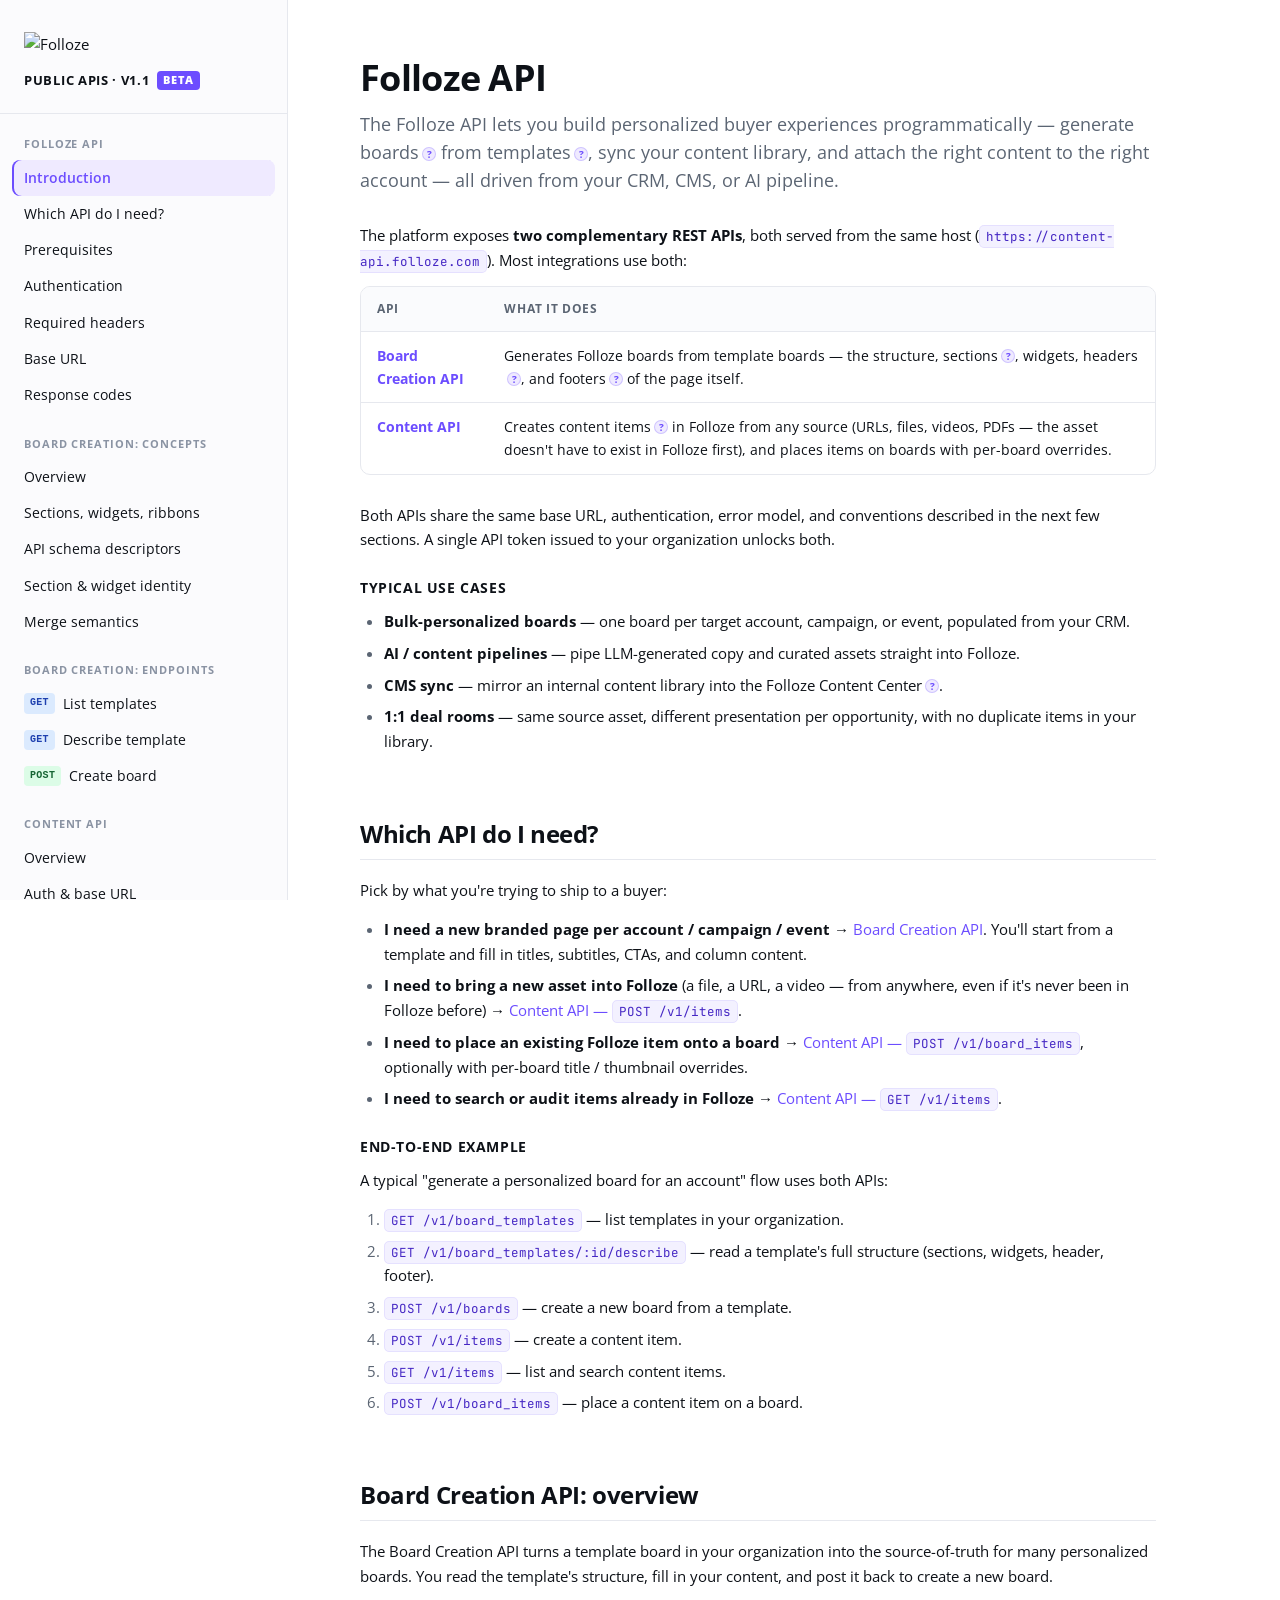
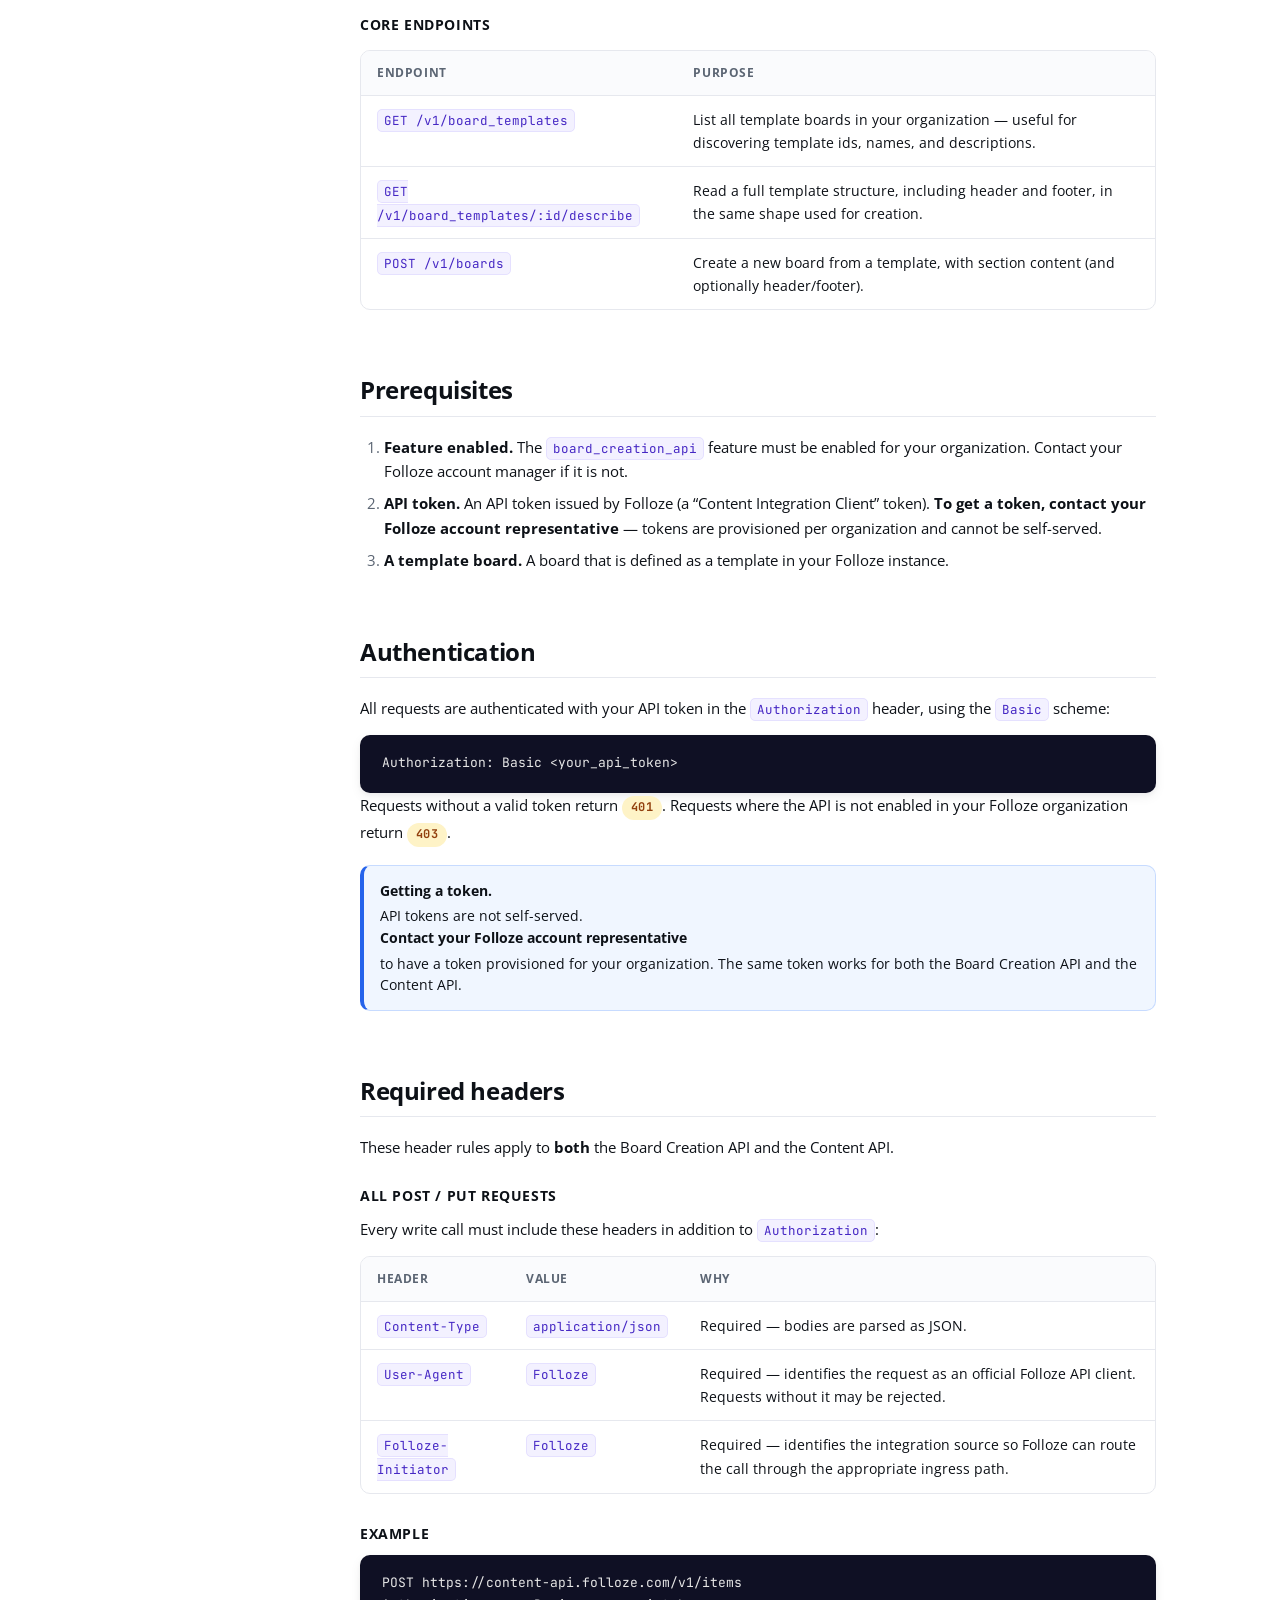
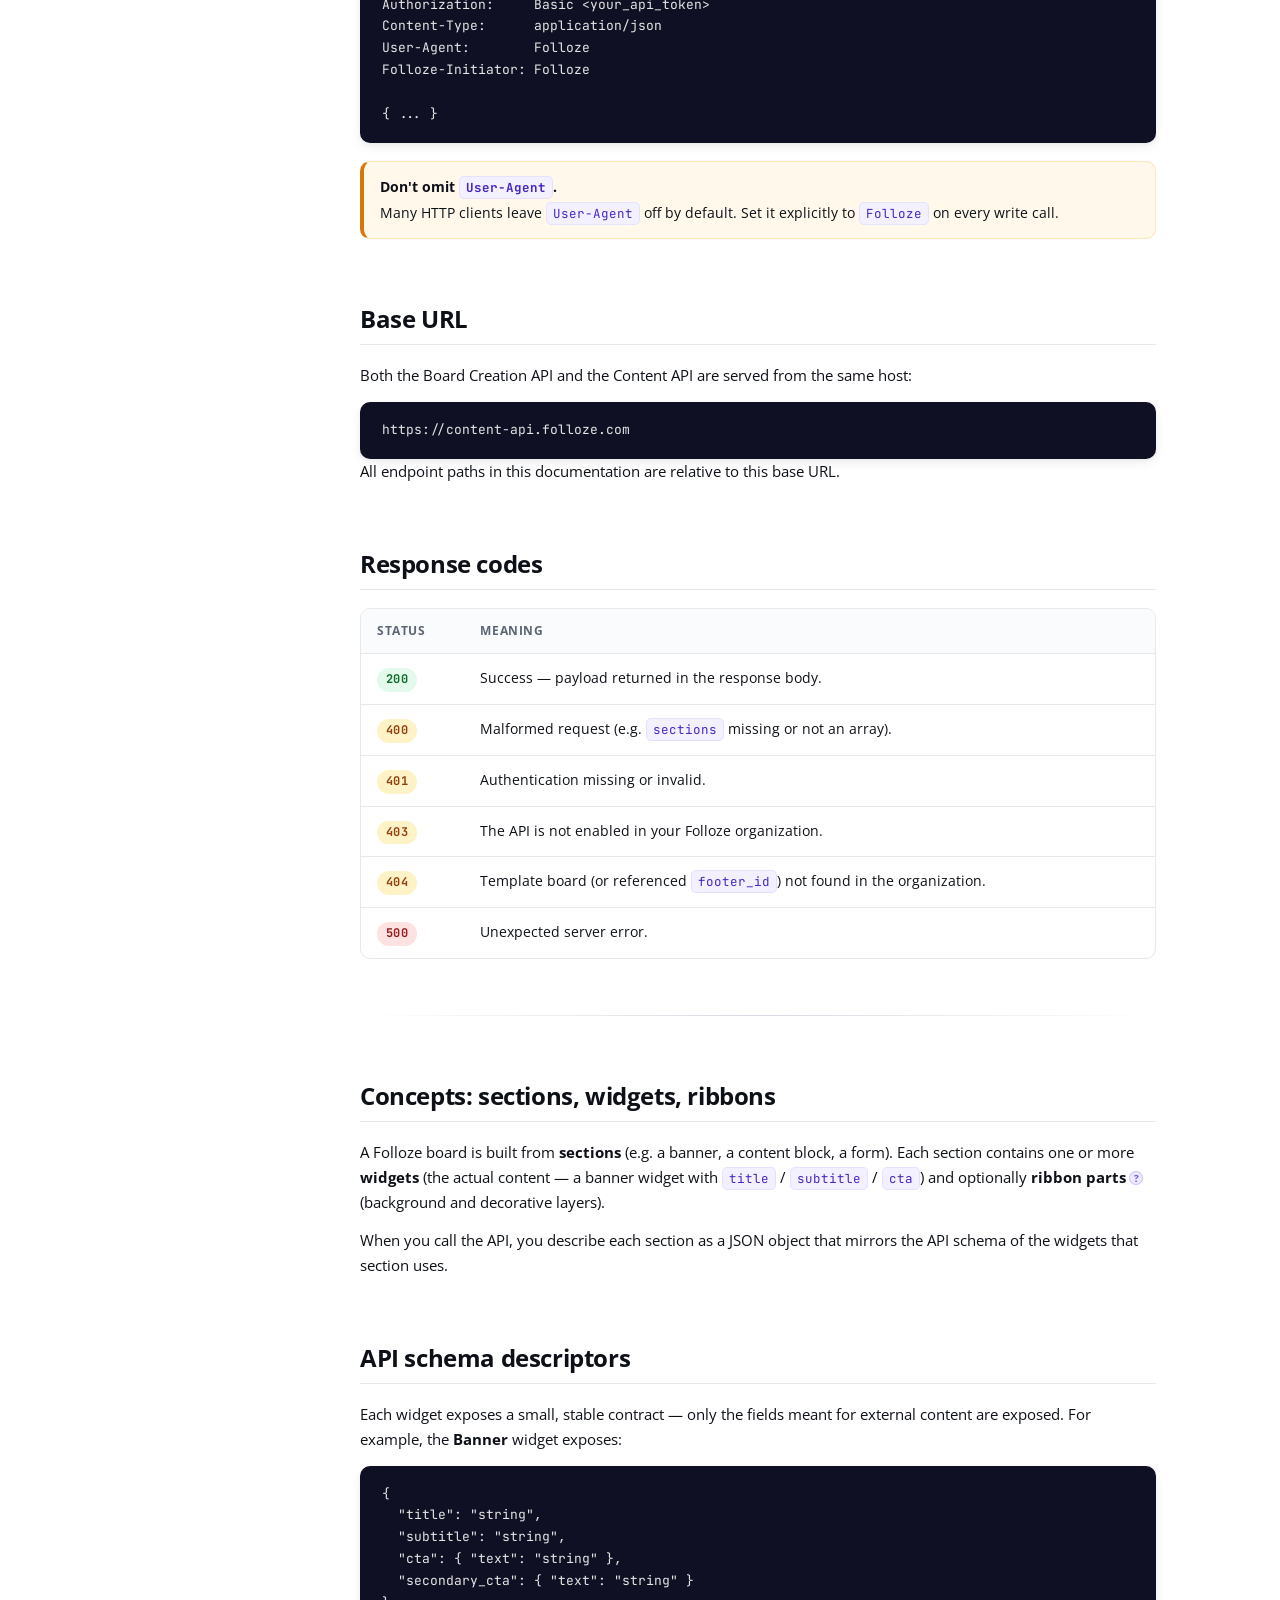
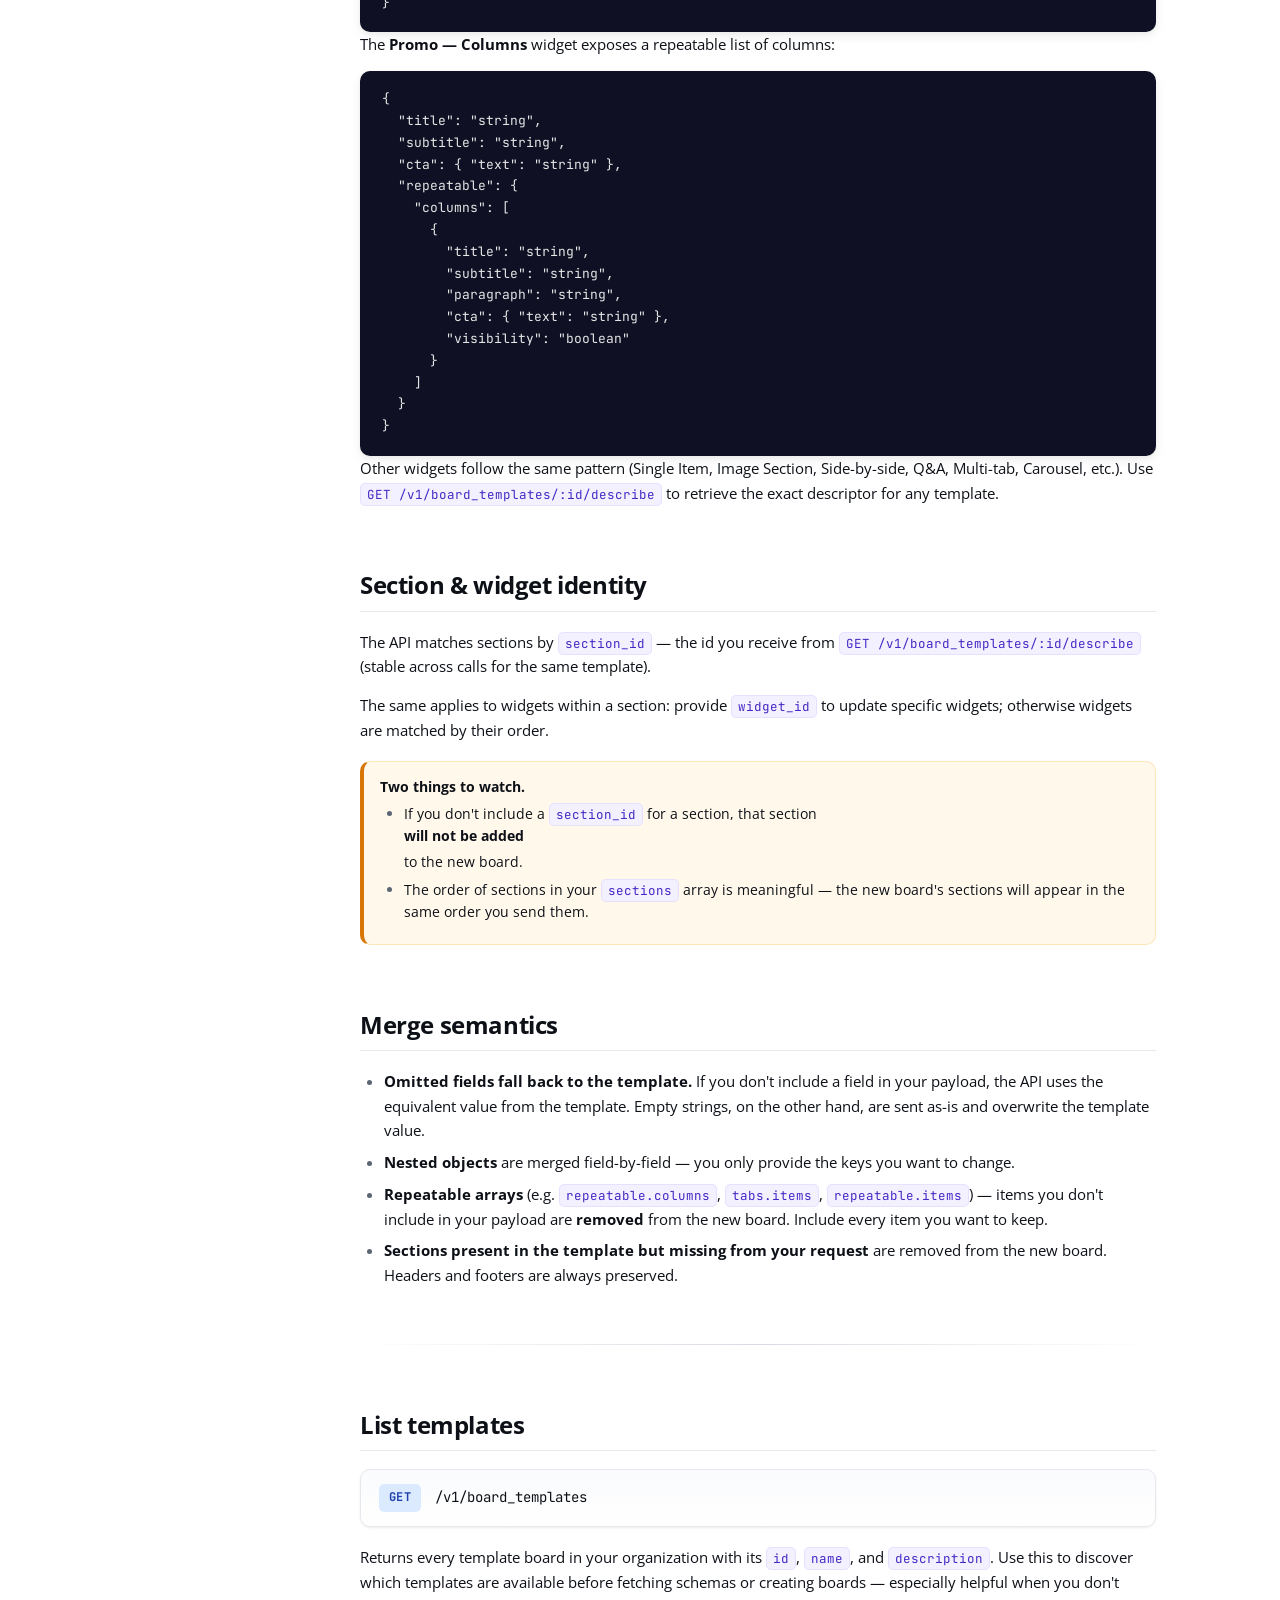
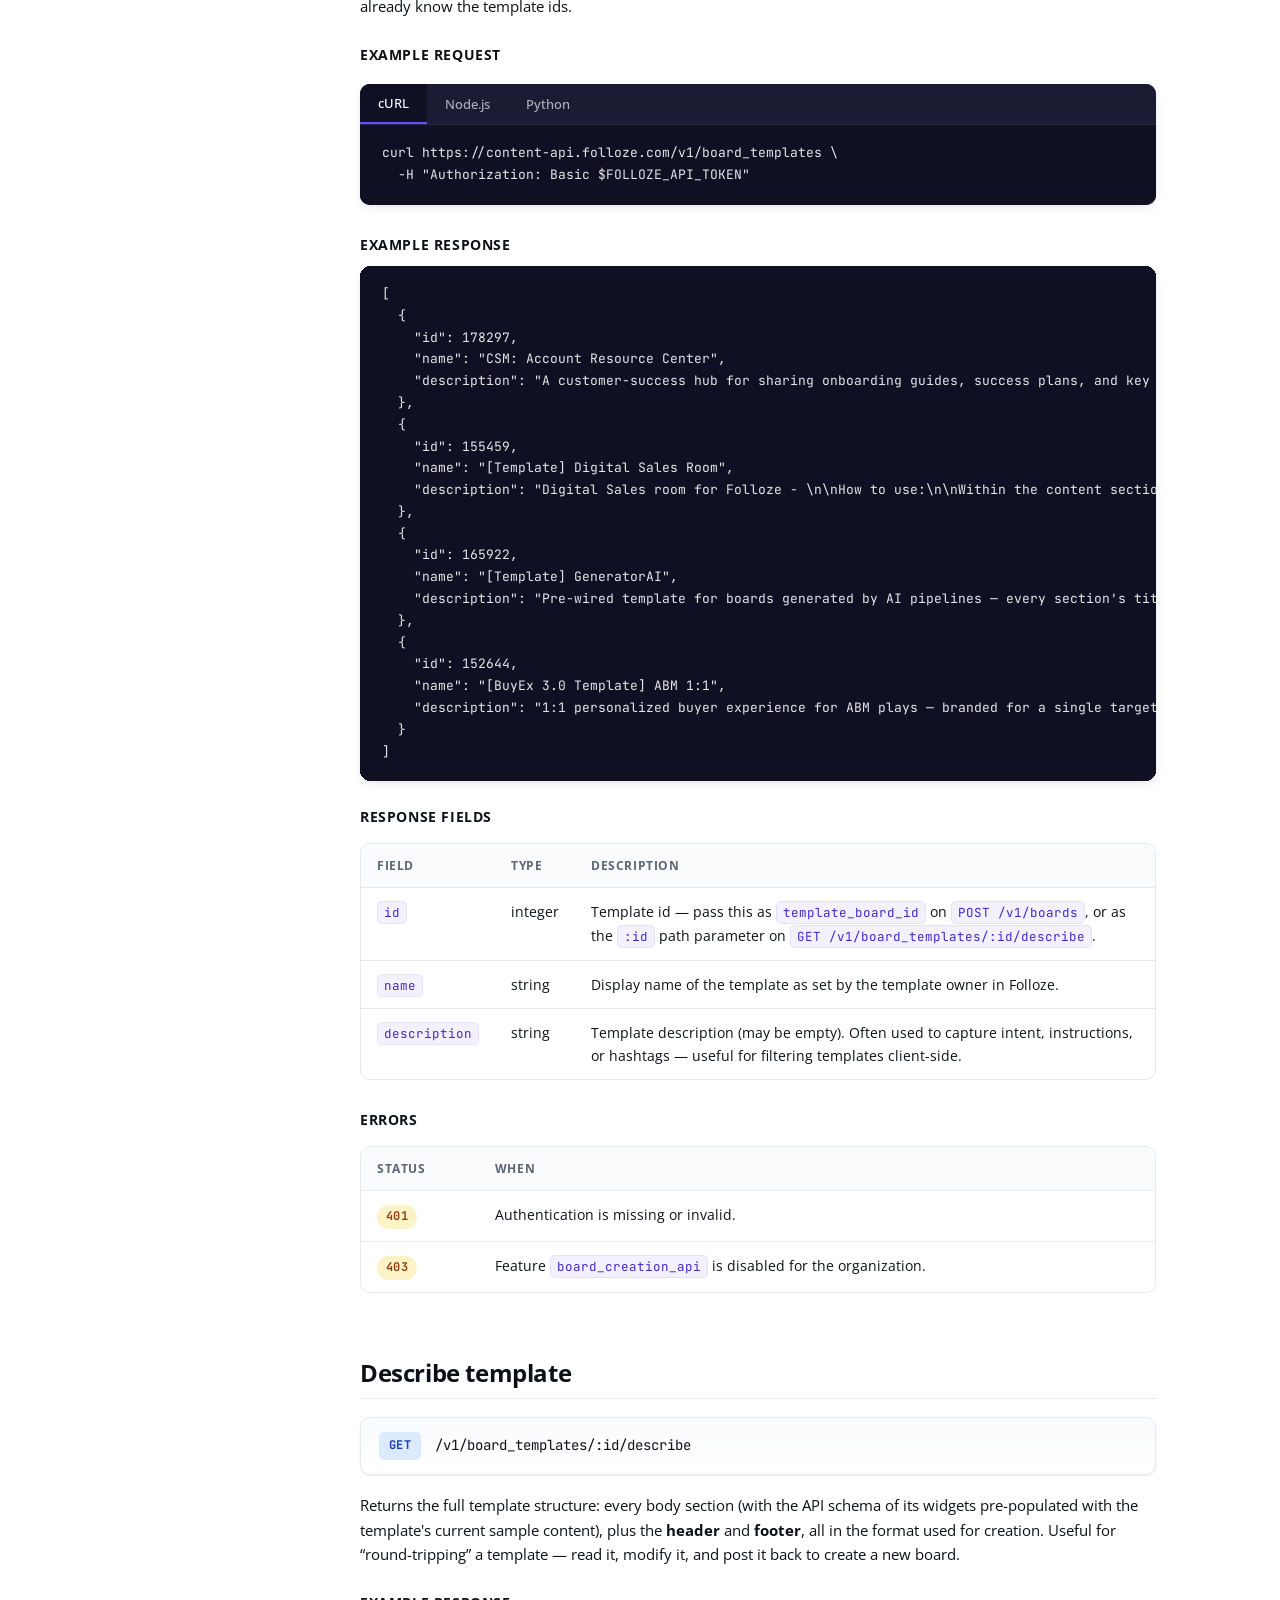
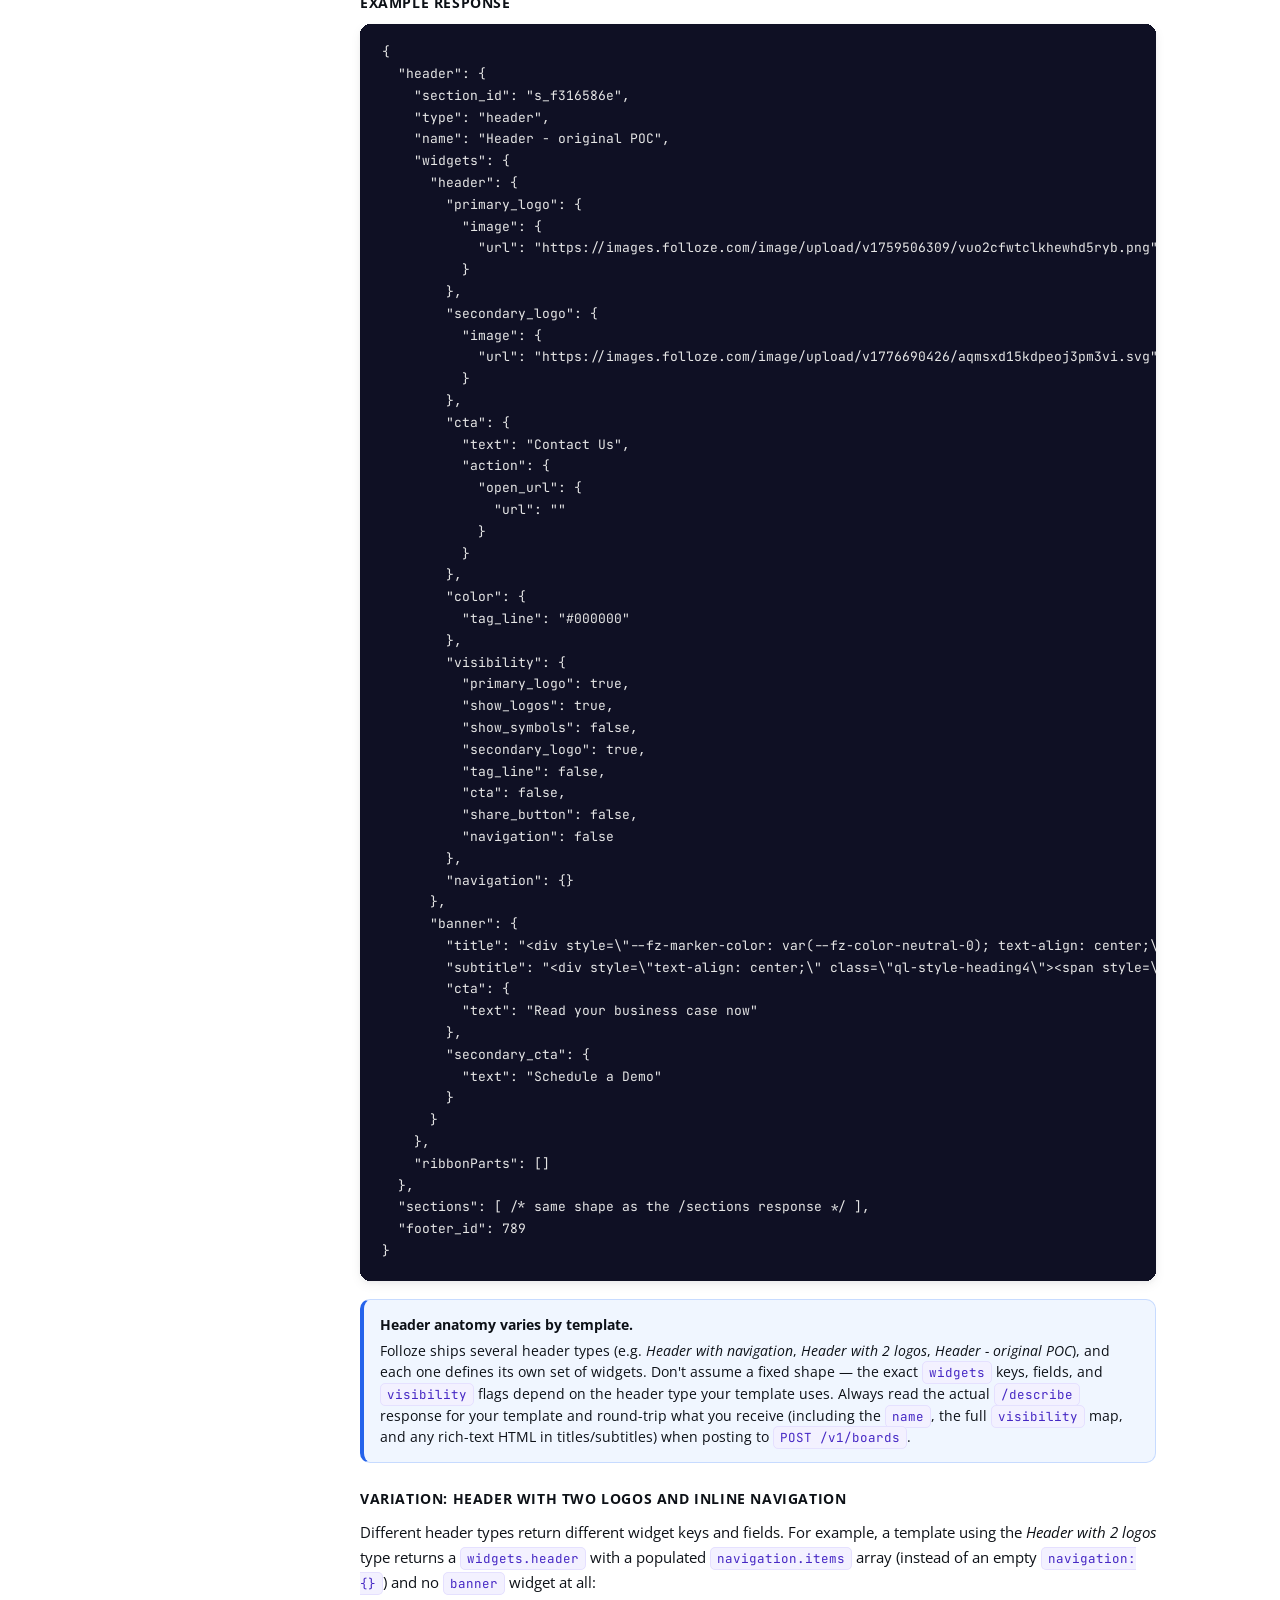
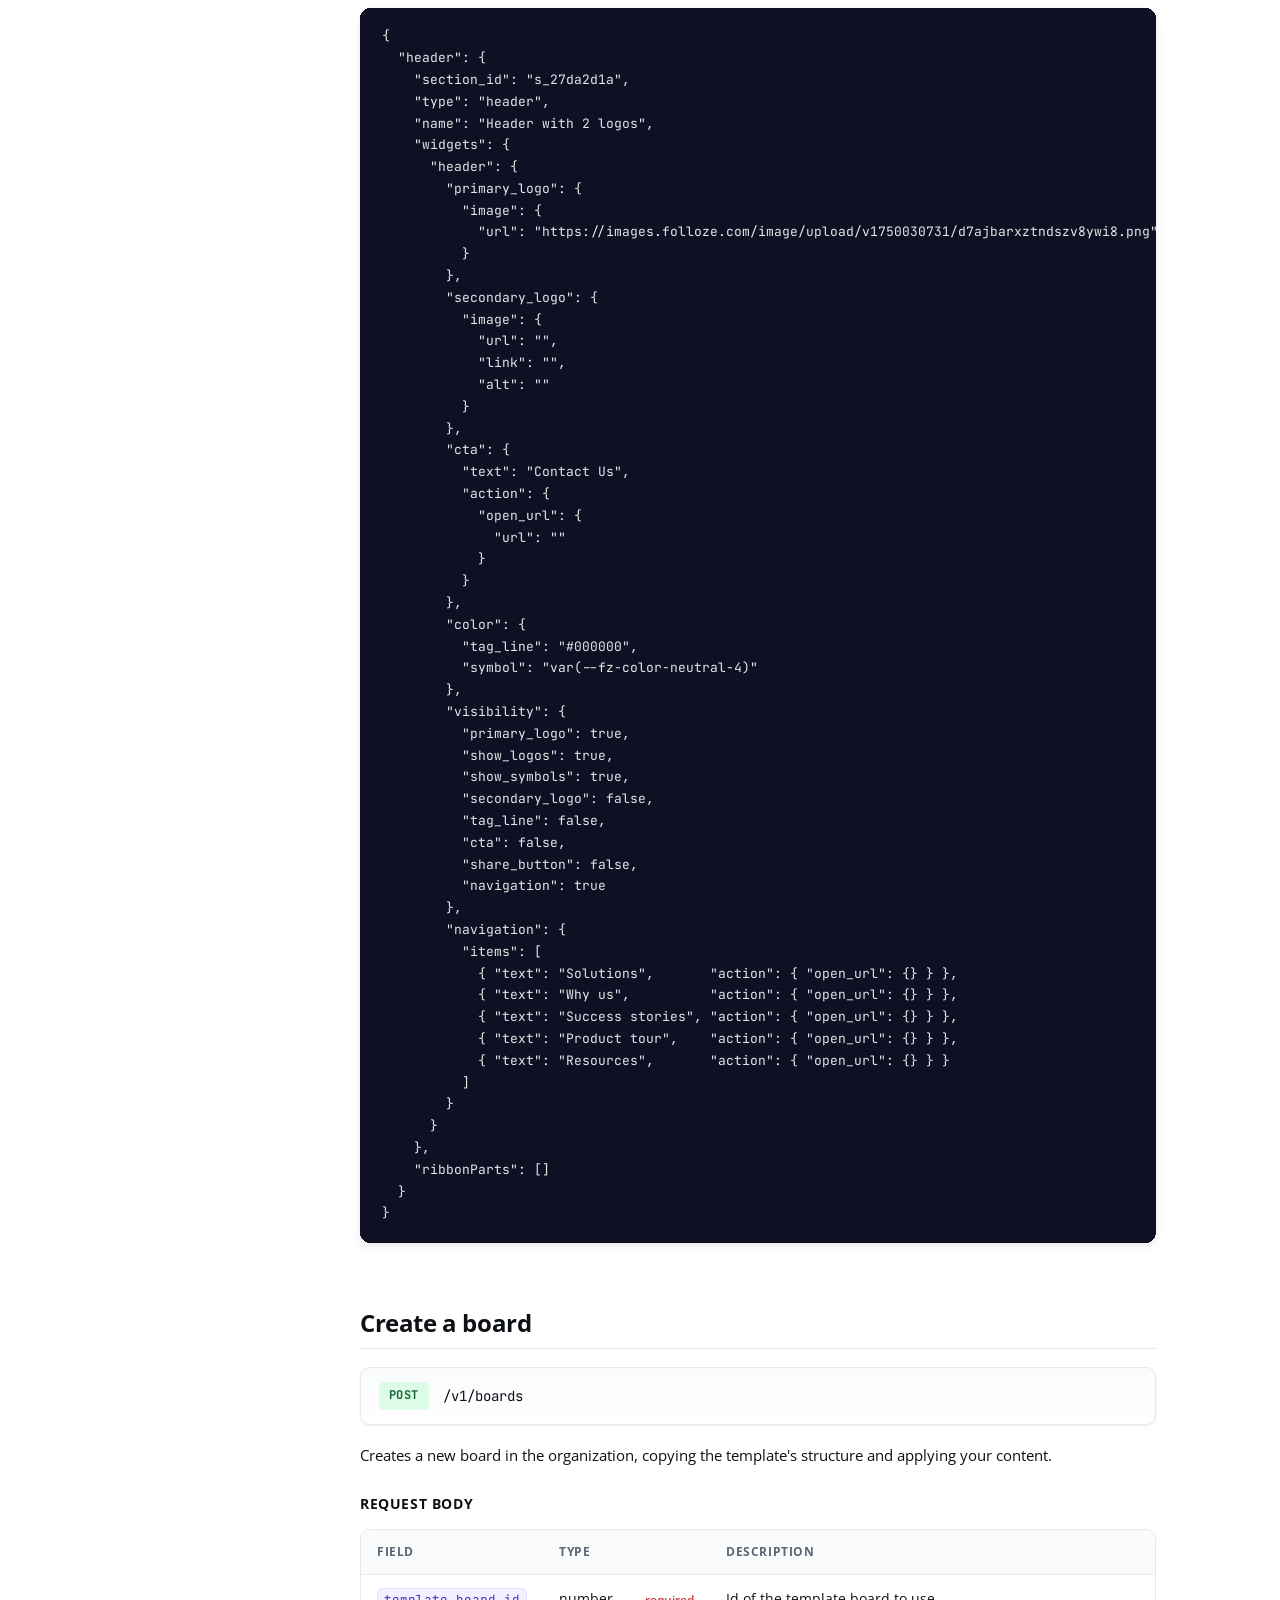
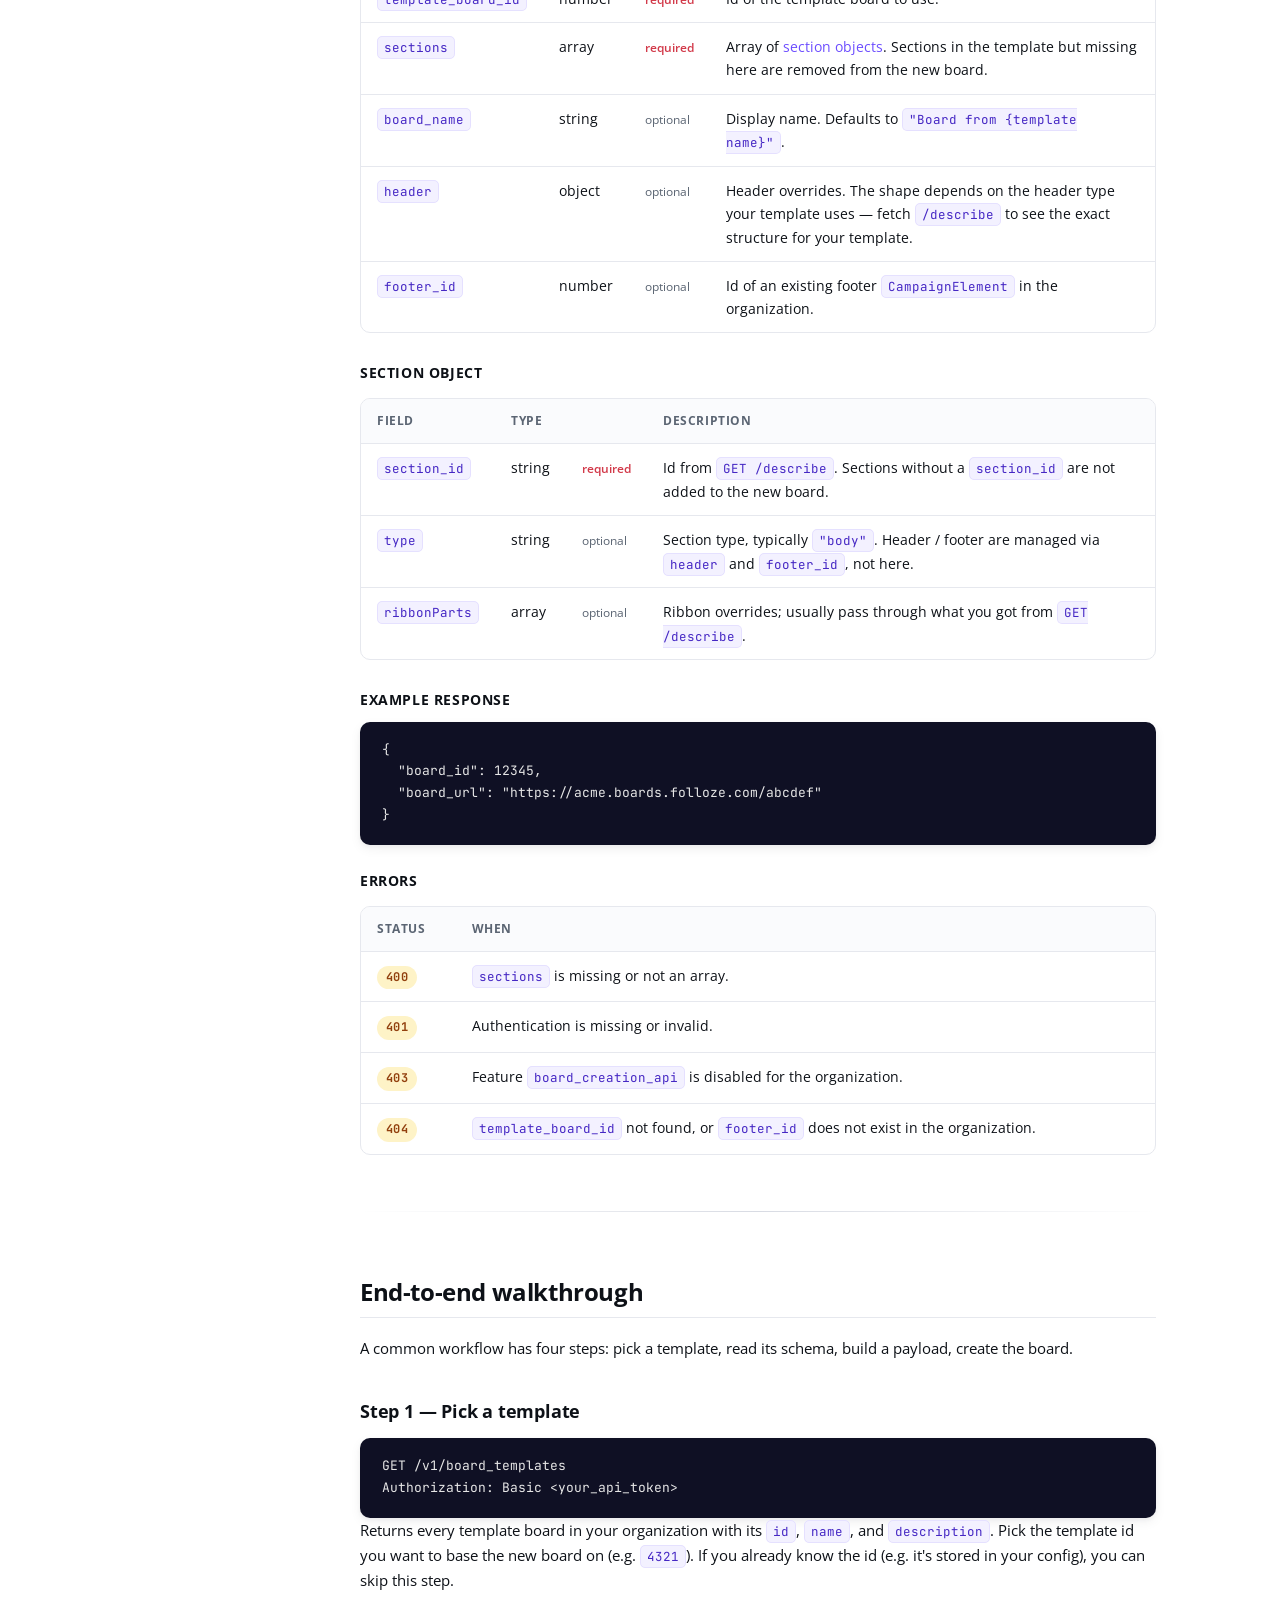
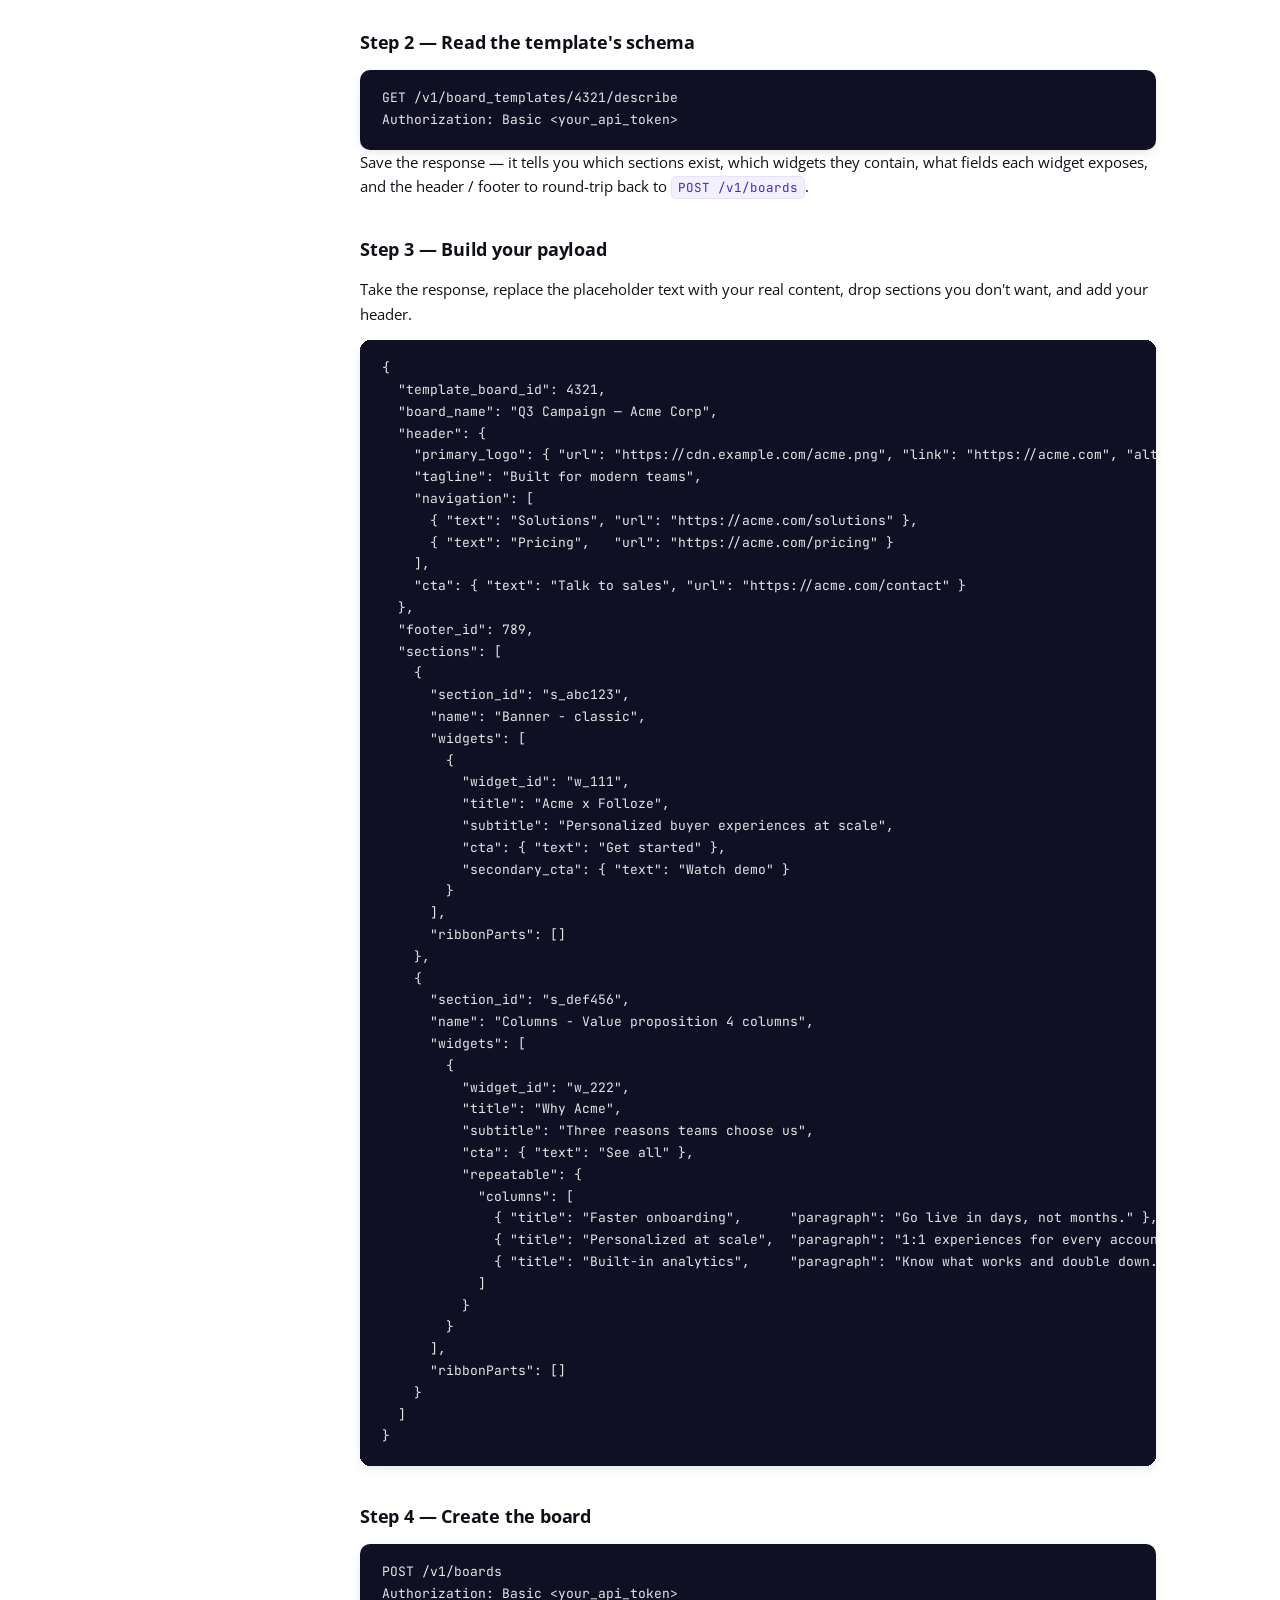
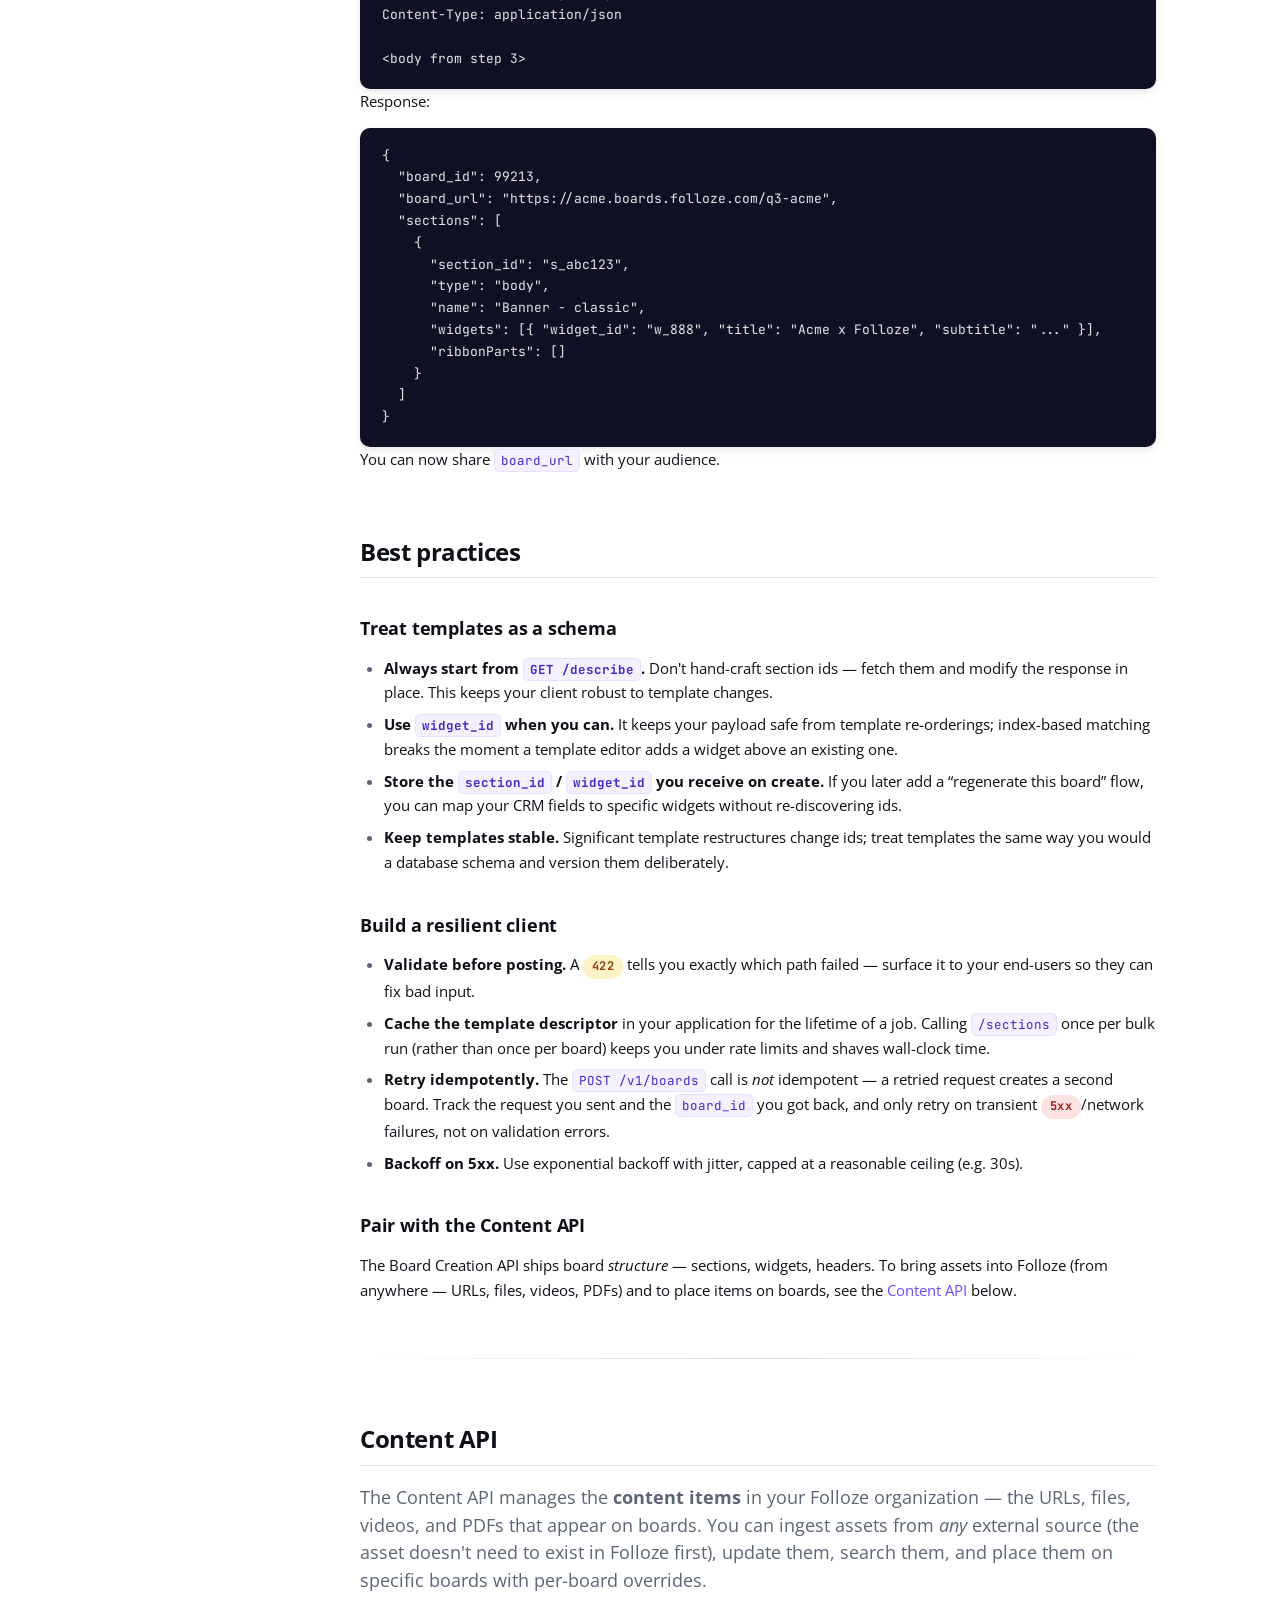
==== commit 2edd7f00: "Add responsive CSS rules and bump version to 1.1 - Mobile header with hamburger drawer navigation - " ====
--- a/index.html
+++ b/index.html
@@ -422,21 +422,161 @@
   }
   h2:hover .anchor-link, h3:hover .anchor-link { opacity: 1; }
 
-  /* Responsive */
-  @media (max-width: 900px) {
+  /* Mobile menu toggle */
+  .mobile-header {
+    display: none;
+    position: sticky;
+    top: 0;
+    z-index: 40;
+    background: var(--bg);
+    border-bottom: 1px solid var(--border);
+    padding: 12px 16px;
+    align-items: center;
+    gap: 12px;
+  }
+  .mobile-header .menu-btn {
+    display: inline-flex;
+    align-items: center;
+    justify-content: center;
+    width: 40px;
+    height: 40px;
+    border-radius: 8px;
+    border: 1px solid var(--border);
+    background: var(--bg);
+    cursor: pointer;
+    padding: 0;
+    color: var(--text);
+  }
+  .mobile-header .menu-btn:hover {
+    background: var(--accent-soft);
+    border-color: var(--accent);
+    color: var(--accent);
+  }
+  .mobile-header .menu-btn svg { width: 20px; height: 20px; }
+  .mobile-header .mobile-title {
+    font-weight: 700;
+    font-size: 14px;
+    color: var(--text);
+    letter-spacing: 0.3px;
+  }
+  .mobile-header .mobile-title .beta {
+    display: inline-block;
+    background: var(--accent);
+    color: #fff;
+    padding: 1px 6px;
+    border-radius: 4px;
+    font-size: 10px;
+    font-weight: 800;
+    letter-spacing: 0.6px;
+    margin-left: 4px;
+    vertical-align: 1px;
+  }
+  .sidebar-backdrop {
+    display: none;
+    position: fixed;
+    inset: 0;
+    background: rgba(15,16,36,0.45);
+    z-index: 45;
+  }
+  .sidebar-backdrop.open { display: block; }
+
+  /* Responsive: tablet */
+  @media (max-width: 1024px) {
+    .sidebar { width: 240px; }
+    .content { padding: 48px 40px 80px; }
+    h1 { font-size: 32px; }
+    h2 { font-size: 22px; margin-top: 48px; }
+  }
+
+  /* Responsive: mobile */
+  @media (max-width: 768px) {
+    body { font-size: 14.5px; line-height: 1.6; }
     .layout { flex-direction: column; }
-    .sidebar { width: 100%; height: auto; position: static; }
-    .content { padding: 24px; }
+
+    .mobile-header { display: flex; }
+
+    .sidebar {
+      position: fixed;
+      top: 0;
+      left: 0;
+      width: 280px;
+      max-width: 85vw;
+      height: 100vh;
+      transform: translateX(-100%);
+      transition: transform 0.25s ease;
+      z-index: 50;
+      box-shadow: 0 20px 50px rgba(15,16,36,0.18);
+    }
+    .sidebar.open { transform: translateX(0); }
+
+    .content {
+      max-width: 100%;
+      padding: 20px 18px 64px;
+    }
+
+    h1 { font-size: 26px; letter-spacing: -0.4px; }
+    h2 { font-size: 20px; margin: 40px 0 14px; }
+    h3 { font-size: 17px; margin: 28px 0 10px; }
+    .lede { font-size: 16px; margin-bottom: 22px; }
+
+    /* Endpoint header stacks on mobile */
+    .endpoint {
+      flex-wrap: wrap;
+      gap: 8px 10px;
+      padding: 12px 14px;
+      font-size: 12.5px;
+      word-break: break-all;
+    }
+    .endpoint .method { font-size: 11px; padding: 3px 8px; }
+
+    /* Tables: horizontal scroll wrapper */
+    table {
+      display: block;
+      overflow-x: auto;
+      white-space: nowrap;
+      -webkit-overflow-scrolling: touch;
+    }
+    th, td { padding: 10px 12px; font-size: 13.5px; }
+    th { font-size: 11px; }
+
+    /* Code blocks */
+    pre { padding: 14px 16px; font-size: 12.5px; border-radius: 8px; }
+    pre code { font-size: 12.5px; }
+    .code-tabs { margin: 14px -4px 22px; border-radius: 8px; }
+    .tab-buttons { overflow-x: auto; -webkit-overflow-scrolling: touch; }
+    .tab-button { padding: 9px 14px; font-size: 12.5px; white-space: nowrap; flex-shrink: 0; }
+
+    /* Callouts */
+    .callout { padding: 12px 14px; font-size: 13.5px; }
+
+    /* Term popovers stay within viewport */
+    .term-popover { width: calc(100vw - 32px); max-width: 320px; }
+
+    hr { margin: 40px 0; }
+  }
+
+  /* Responsive: small mobile */
+  @media (max-width: 380px) {
+    h1 { font-size: 24px; }
+    .content { padding: 16px 14px 56px; }
+    .endpoint { font-size: 11.5px; }
   }
 </style>
 </head>
 <body>
+<header class="mobile-header">
+  <button class="menu-btn" id="menuToggle" aria-label="Open navigation menu" aria-expanded="false" aria-controls="sidebar">
+    <svg viewBox="0 0 24 24" fill="none" stroke="currentColor" stroke-width="2" stroke-linecap="round" stroke-linejoin="round"><line x1="3" y1="6" x2="21" y2="6"/><line x1="3" y1="12" x2="21" y2="12"/><line x1="3" y1="18" x2="21" y2="18"/></svg>
+  </button>
+  <div class="mobile-title">Folloze API <span class="beta">BETA</span></div>
+</header>
+<div class="sidebar-backdrop" id="sidebarBackdrop"></div>
 <div class="layout">
 
-  <aside class="sidebar">
+  <aside class="sidebar" id="sidebar">
     <div class="sidebar-brand">
       <img class="logo-img" src="https://encrypted-tbn0.gstatic.com/images?q=tbn:ANd9GcSMnxz7B14tExoV7l1w8KcWVvbKnCelq2r__C3Se6vmHw&s&ec=121643214" alt="Folloze" />
-      <div class="product">Public APIs &middot; v0.1 <span class="beta">BETA</span></div>
+      <div class="product">Public APIs &middot; v1.1 <span class="beta">BETA</span></div>
     </div>
     <nav>
       <h4>Folloze API</h4>
@@ -1364,6 +1504,39 @@
 </div>
 
 <script>
+  // Mobile sidebar toggle
+  (function() {
+    const toggle = document.getElementById('menuToggle');
+    const sidebar = document.getElementById('sidebar');
+    const backdrop = document.getElementById('sidebarBackdrop');
+    if (!toggle || !sidebar || !backdrop) return;
+    function openMenu() {
+      sidebar.classList.add('open');
+      backdrop.classList.add('open');
+      toggle.setAttribute('aria-expanded', 'true');
+      document.body.style.overflow = 'hidden';
+    }
+    function closeMenu() {
+      sidebar.classList.remove('open');
+      backdrop.classList.remove('open');
+      toggle.setAttribute('aria-expanded', 'false');
+      document.body.style.overflow = '';
+    }
+    toggle.addEventListener('click', () => {
+      sidebar.classList.contains('open') ? closeMenu() : openMenu();
+    });
+    backdrop.addEventListener('click', closeMenu);
+    sidebar.addEventListener('click', (e) => {
+      if (e.target.tagName === 'A') closeMenu();
+    });
+    document.addEventListener('keydown', (e) => {
+      if (e.key === 'Escape') closeMenu();
+    });
+    window.addEventListener('resize', () => {
+      if (window.innerWidth > 768) closeMenu();
+    });
+  })();
+
   function switchTab(btn, contentId) {
     const tabs = btn.parentElement;
     tabs.querySelectorAll('.tab-button').forEach(b => b.classList.remove('active'));
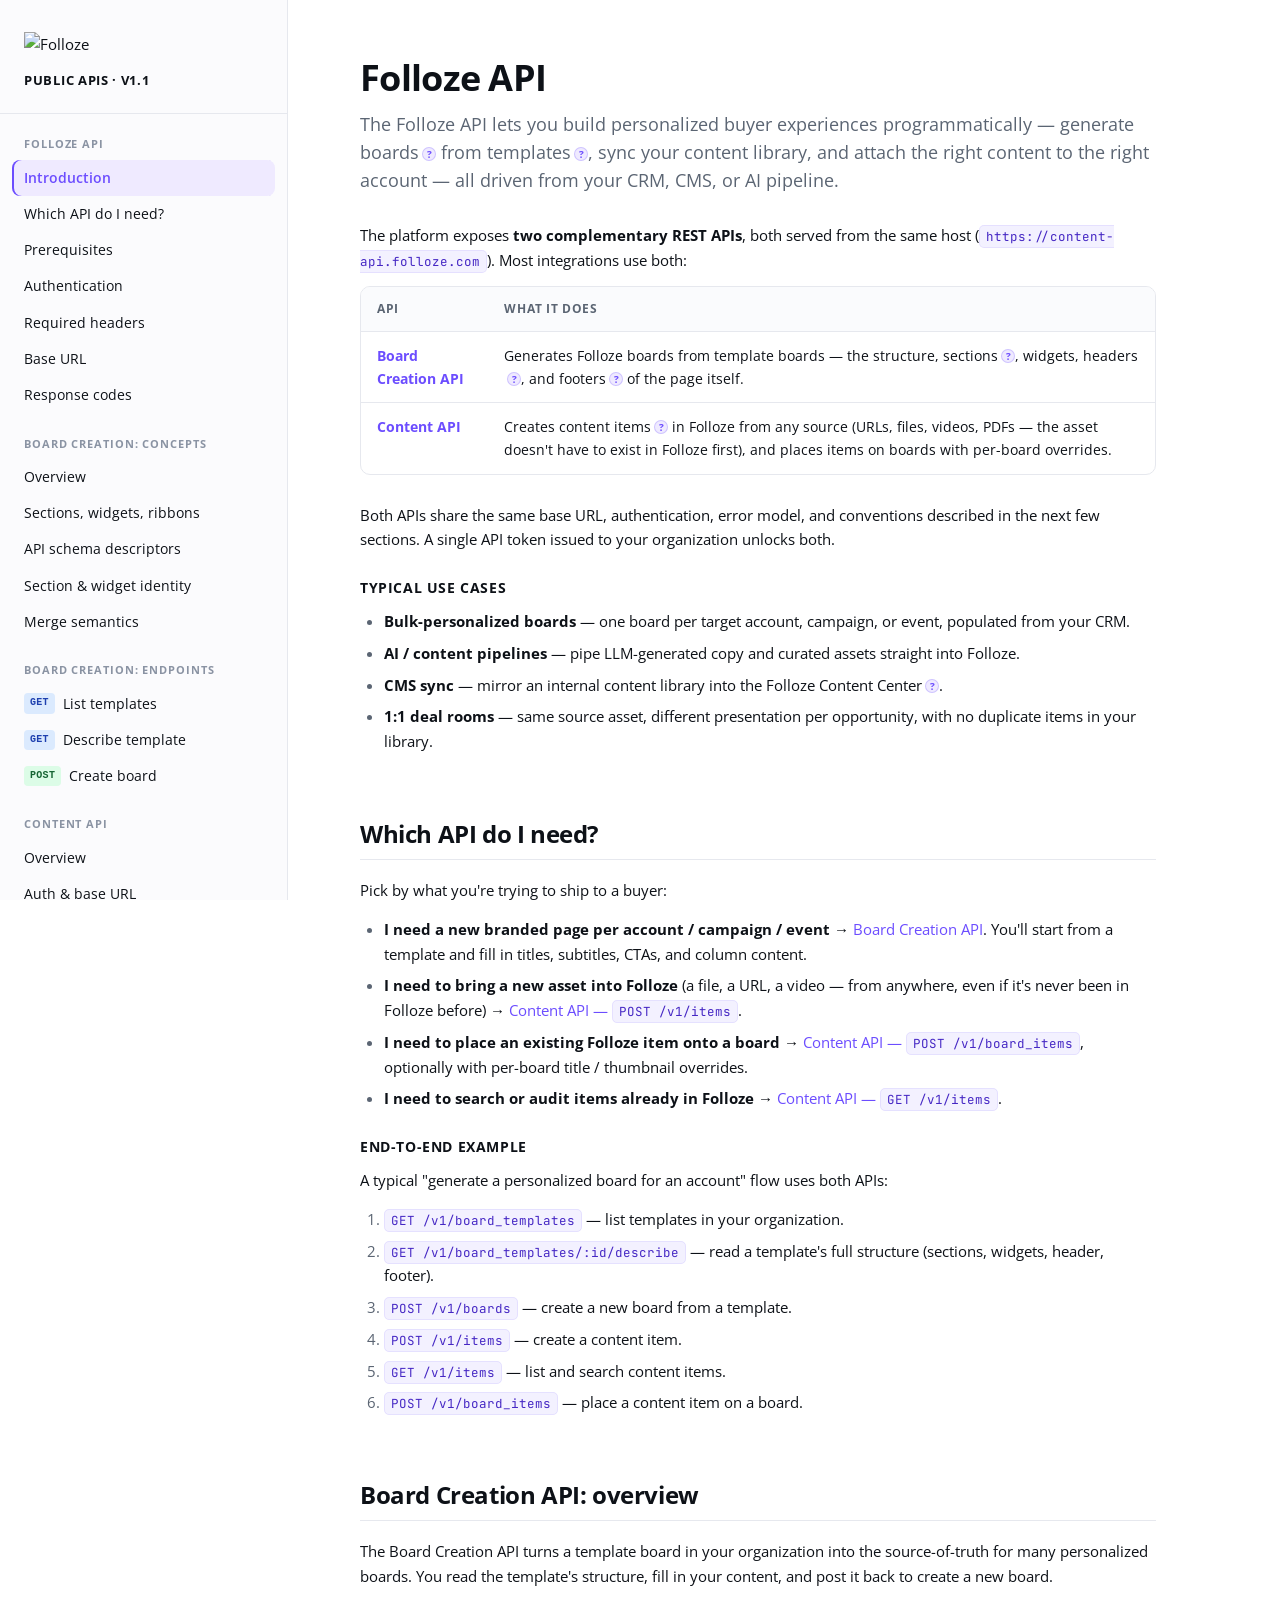
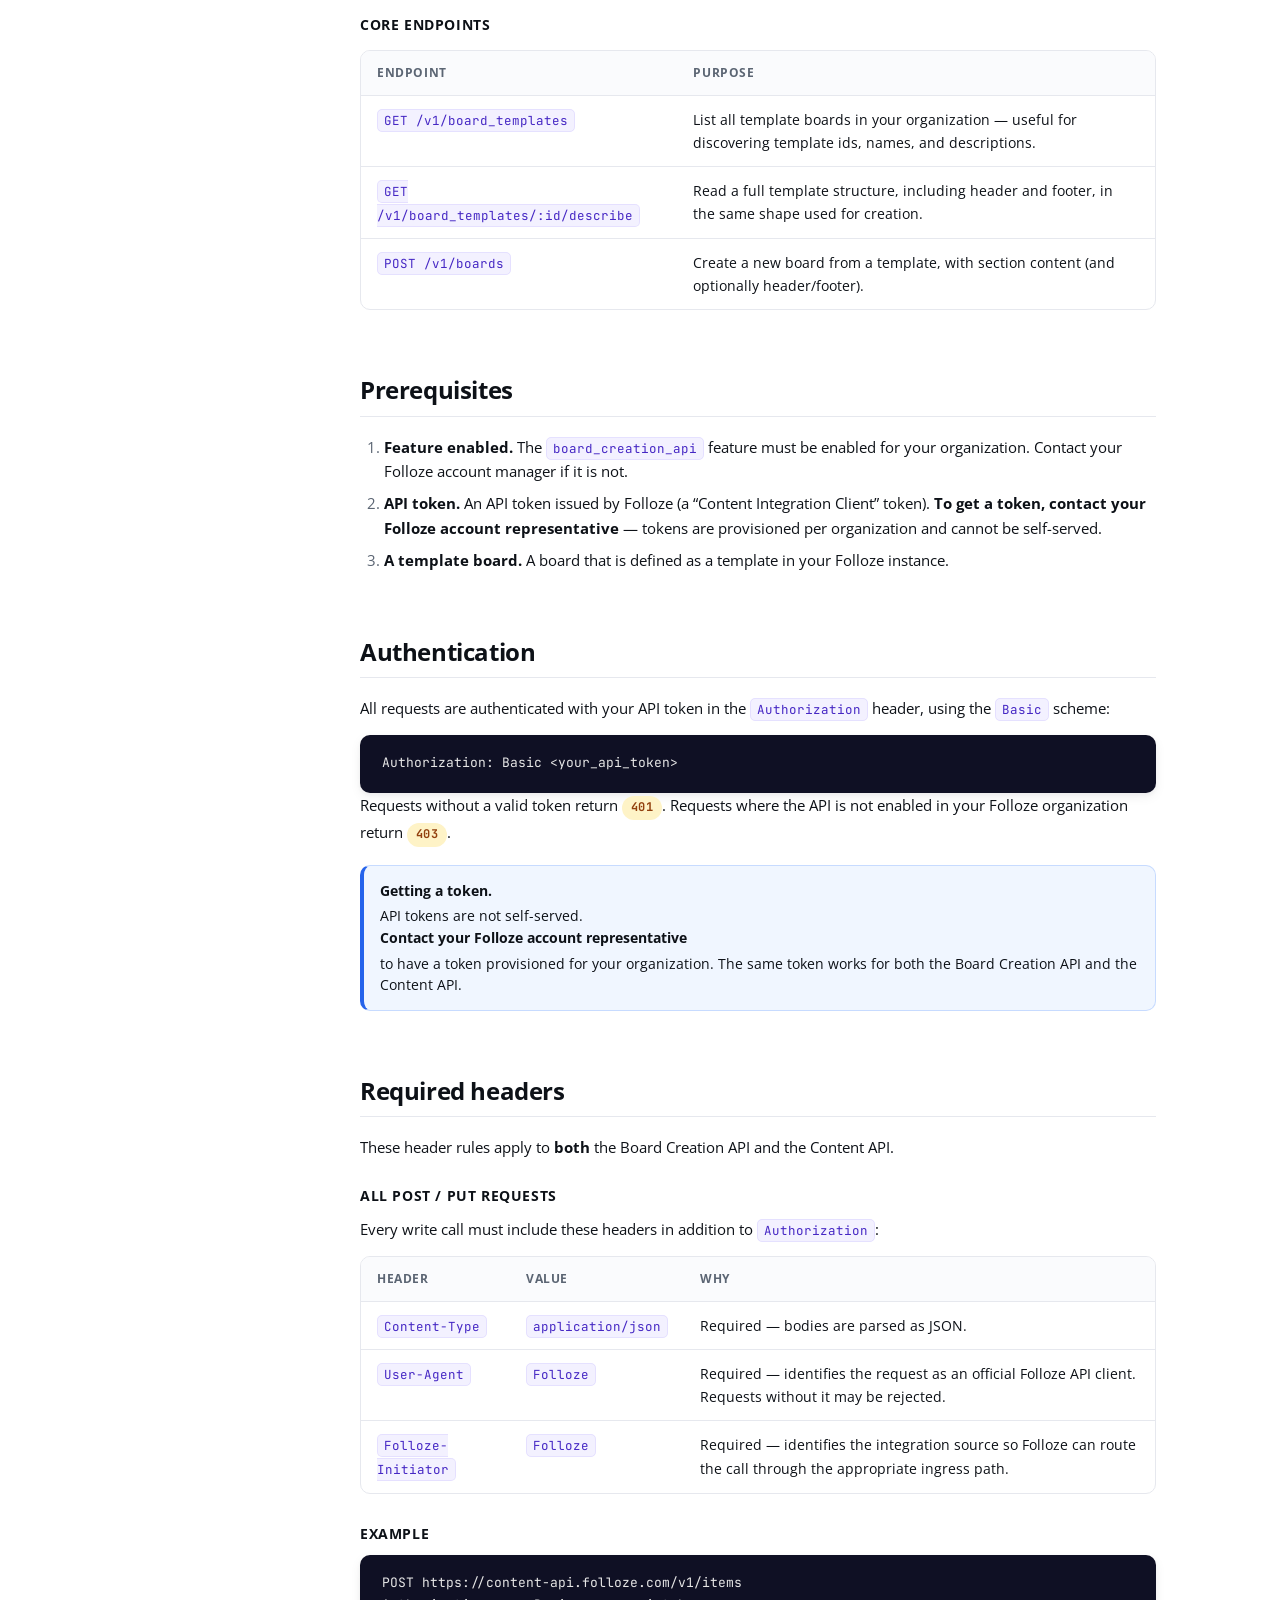
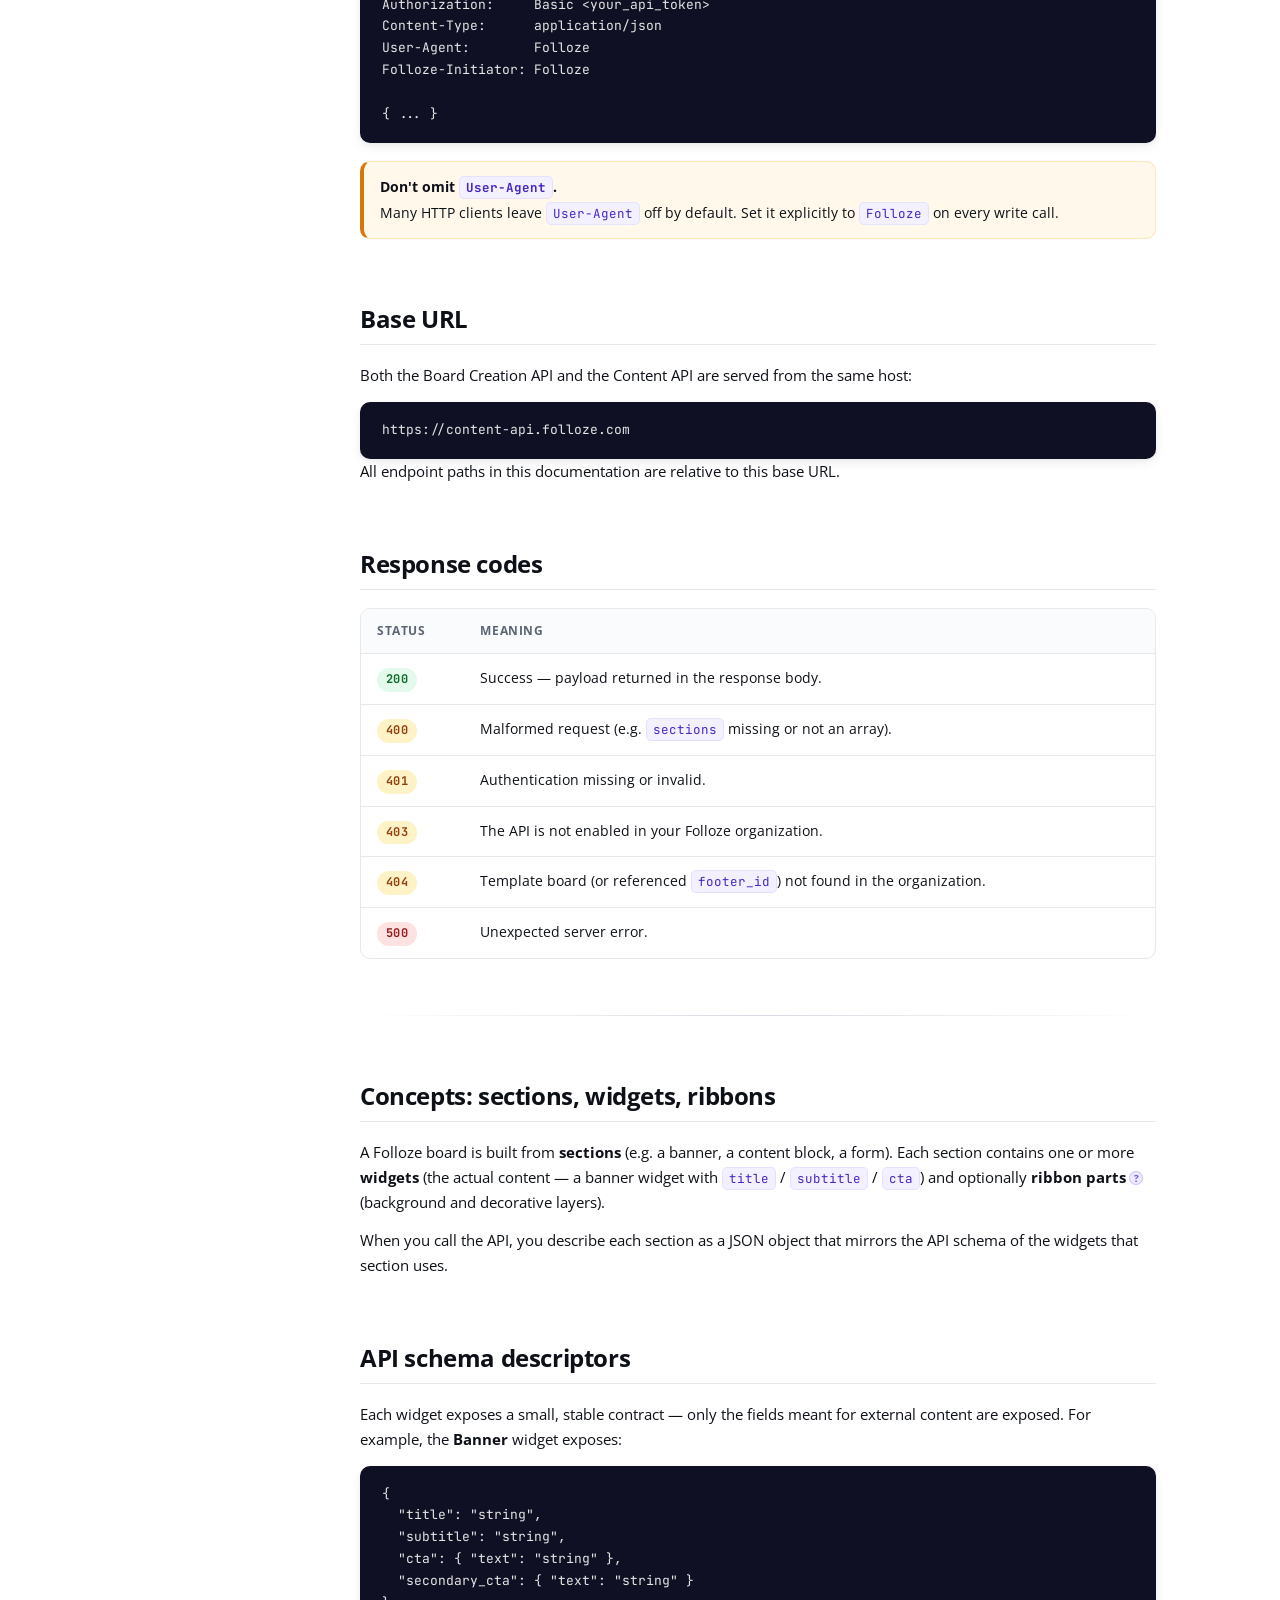
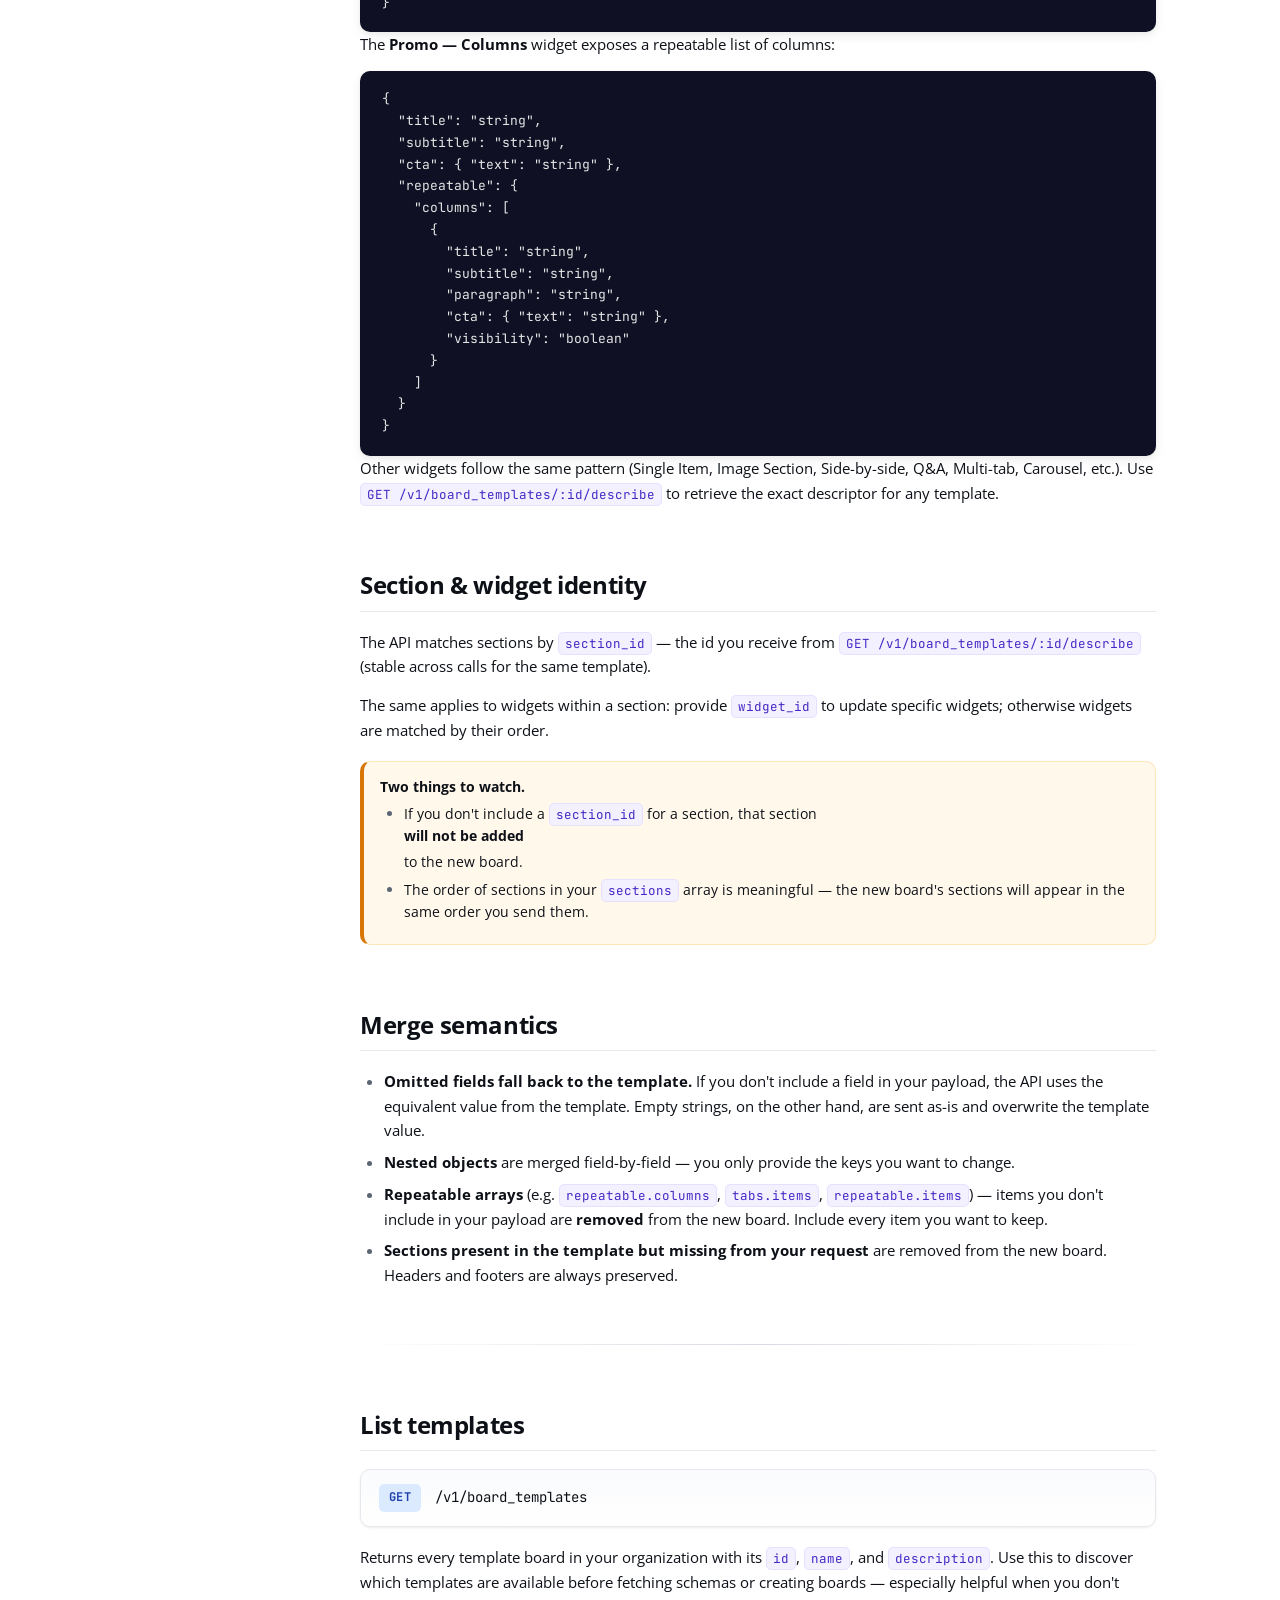
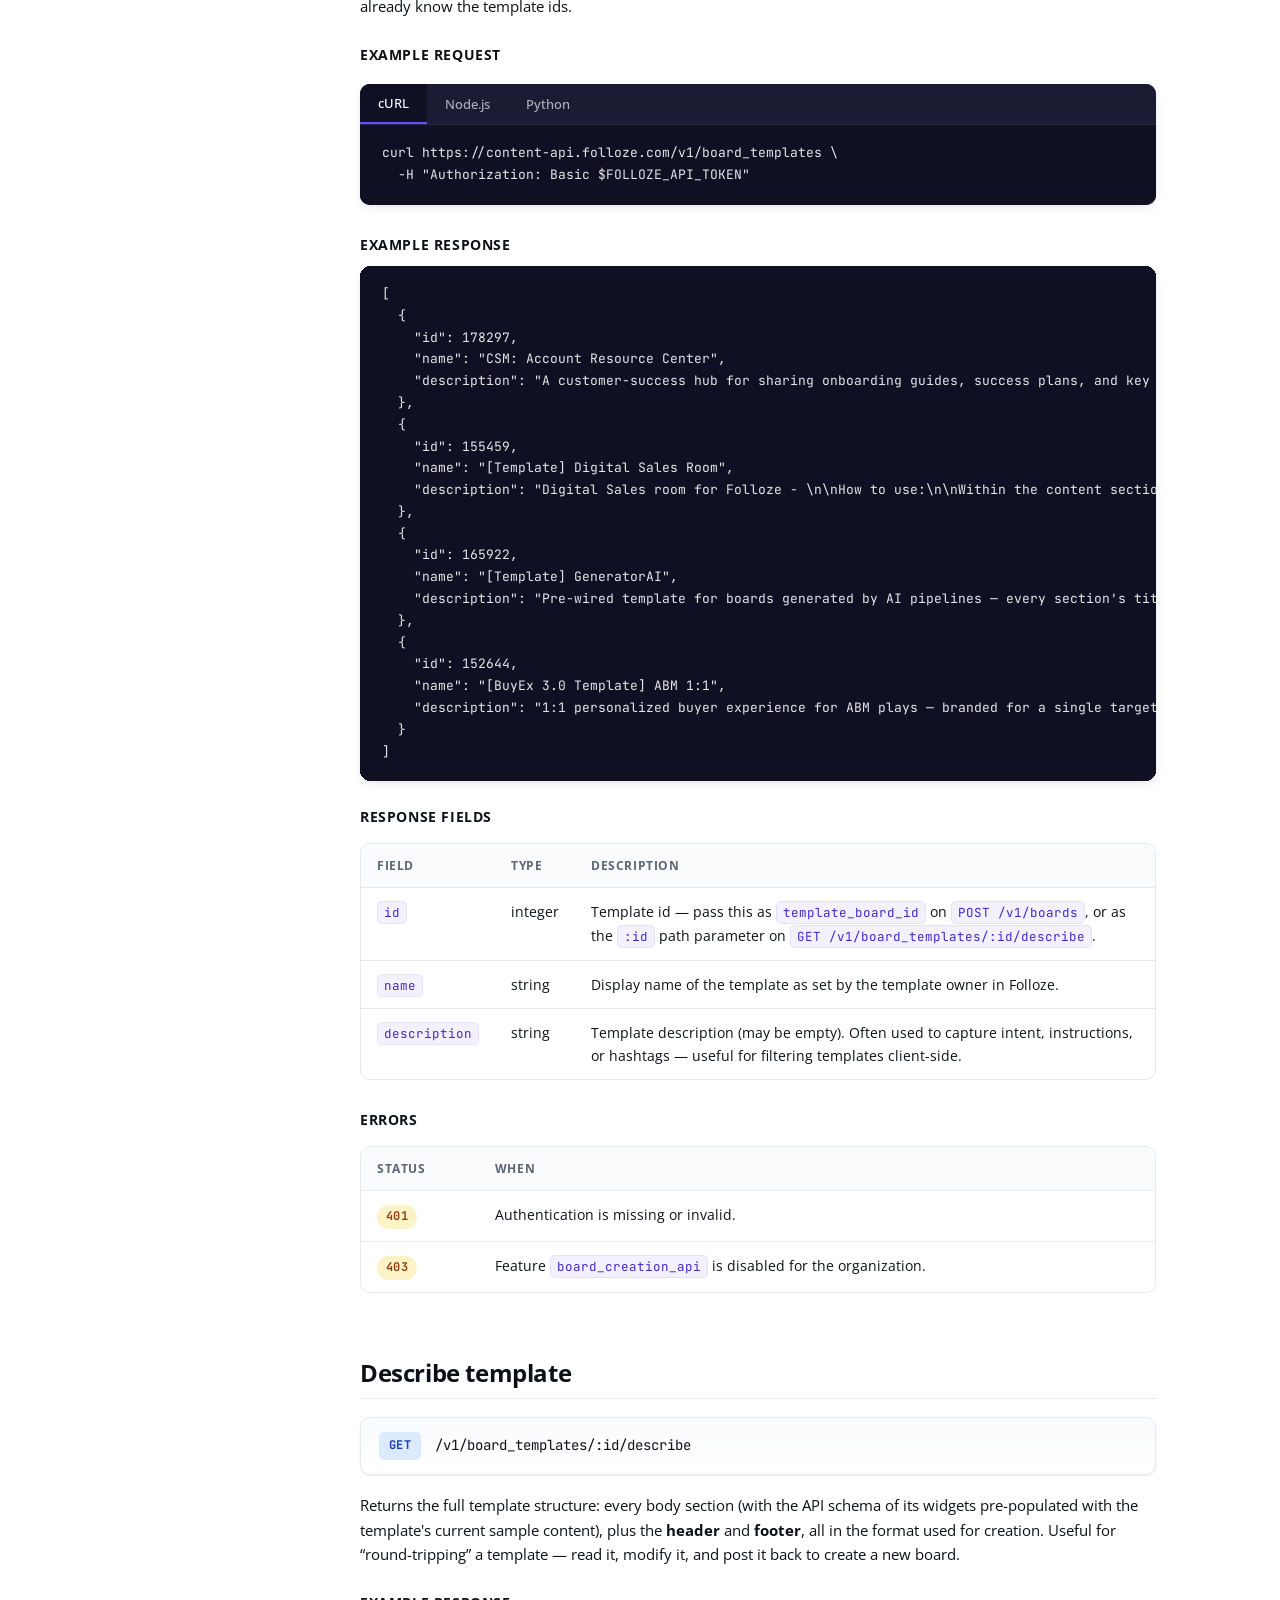
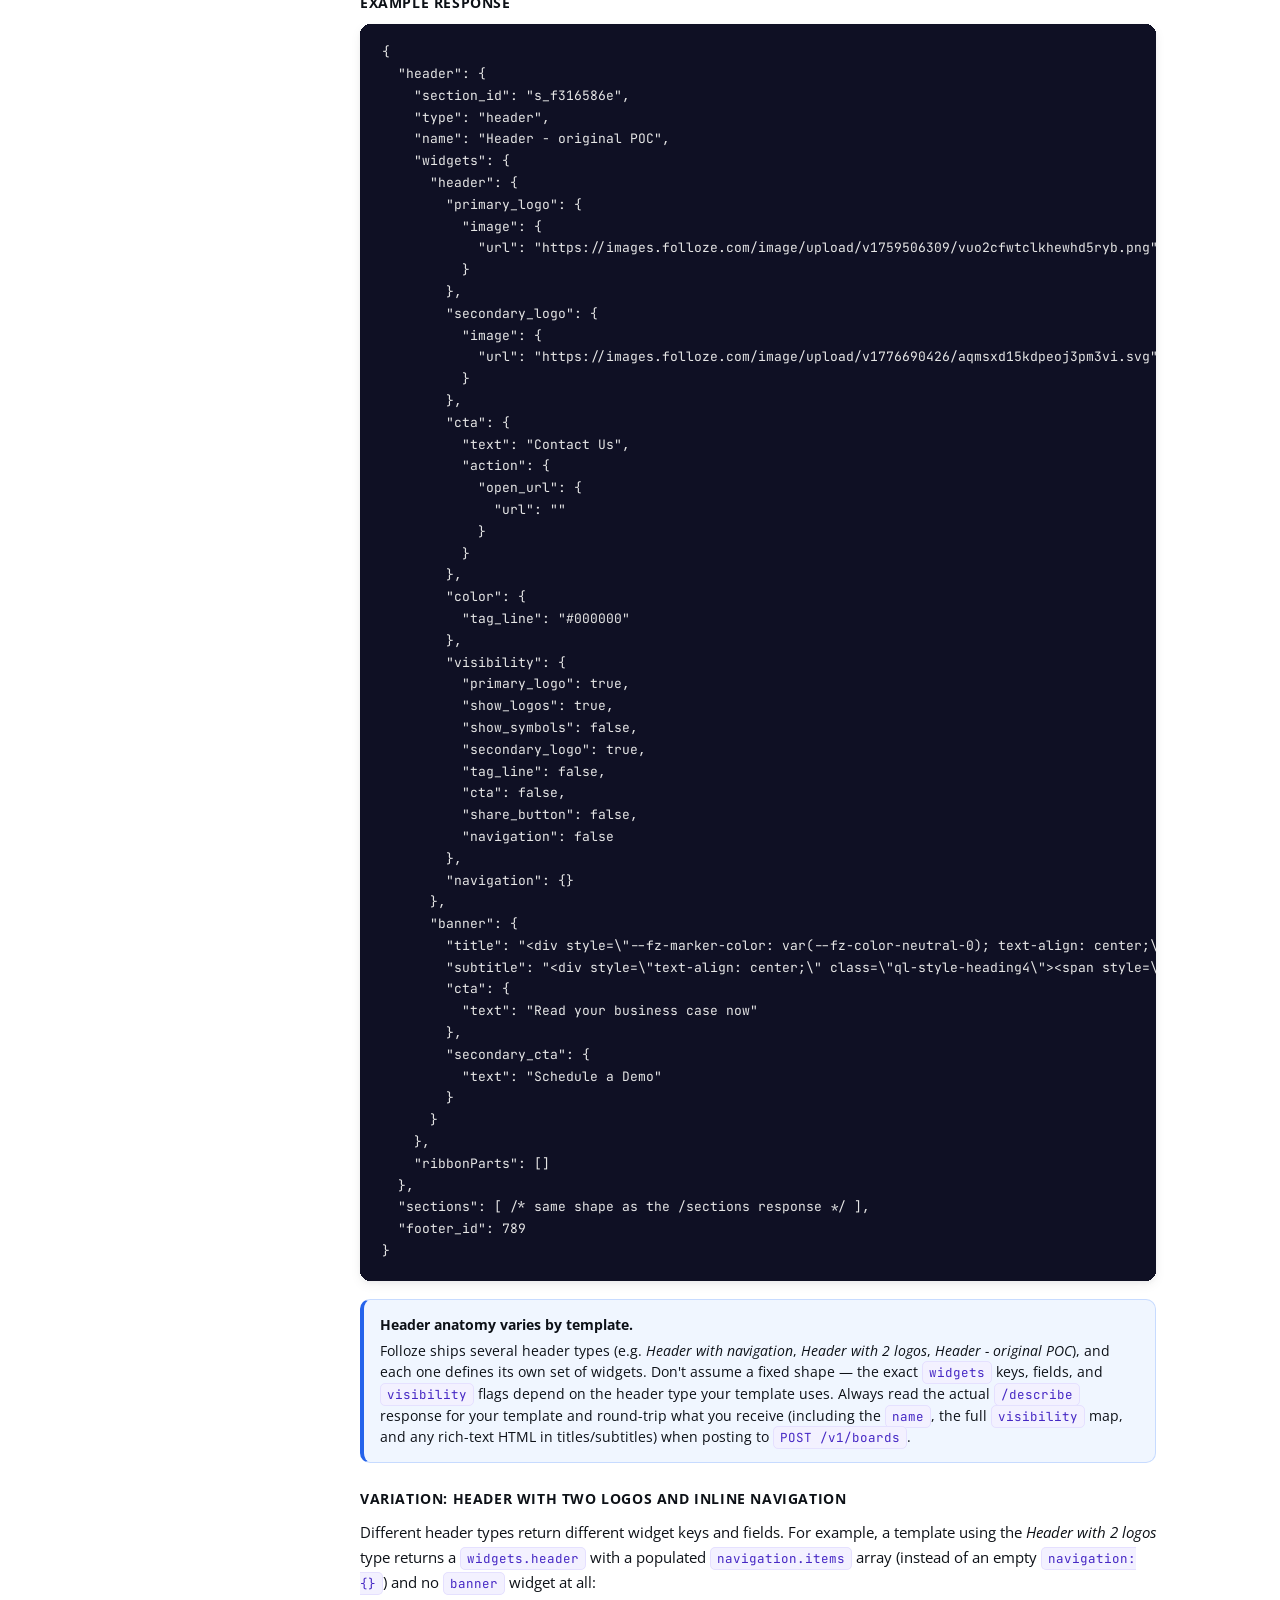
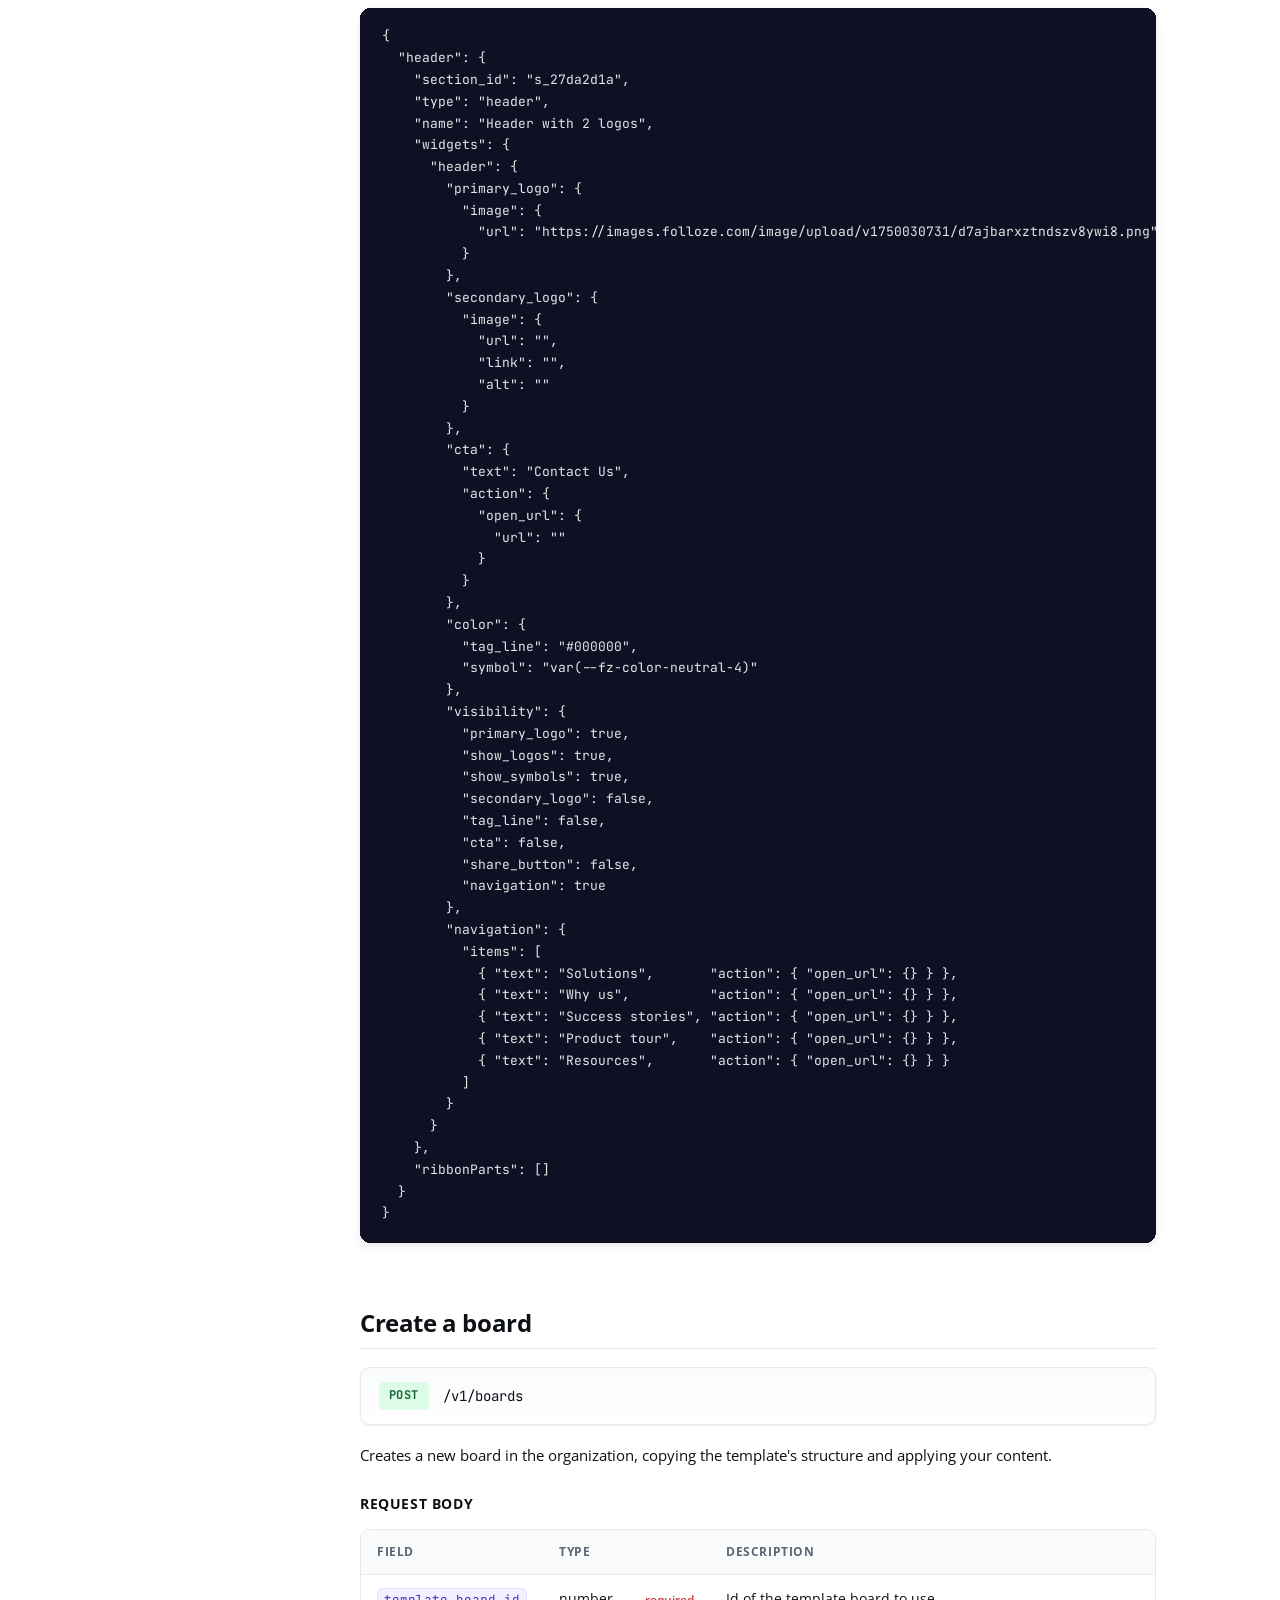
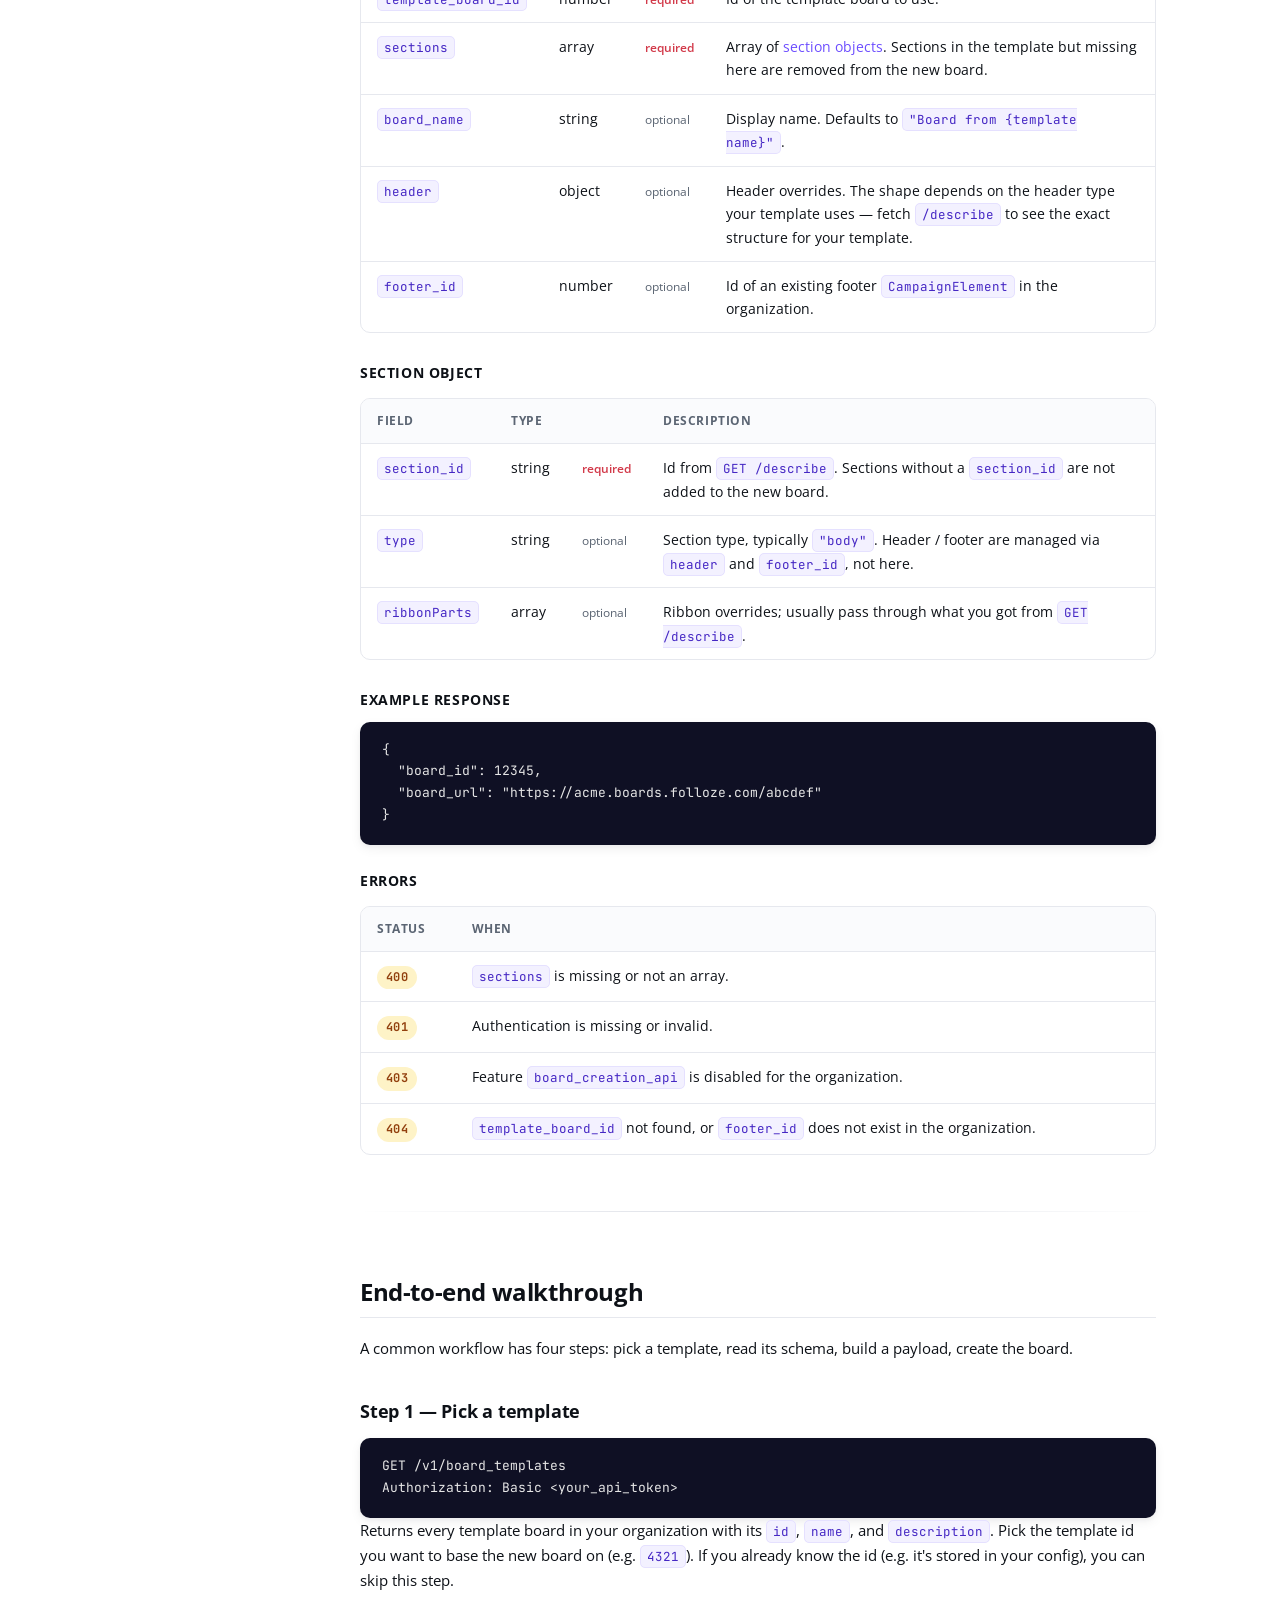
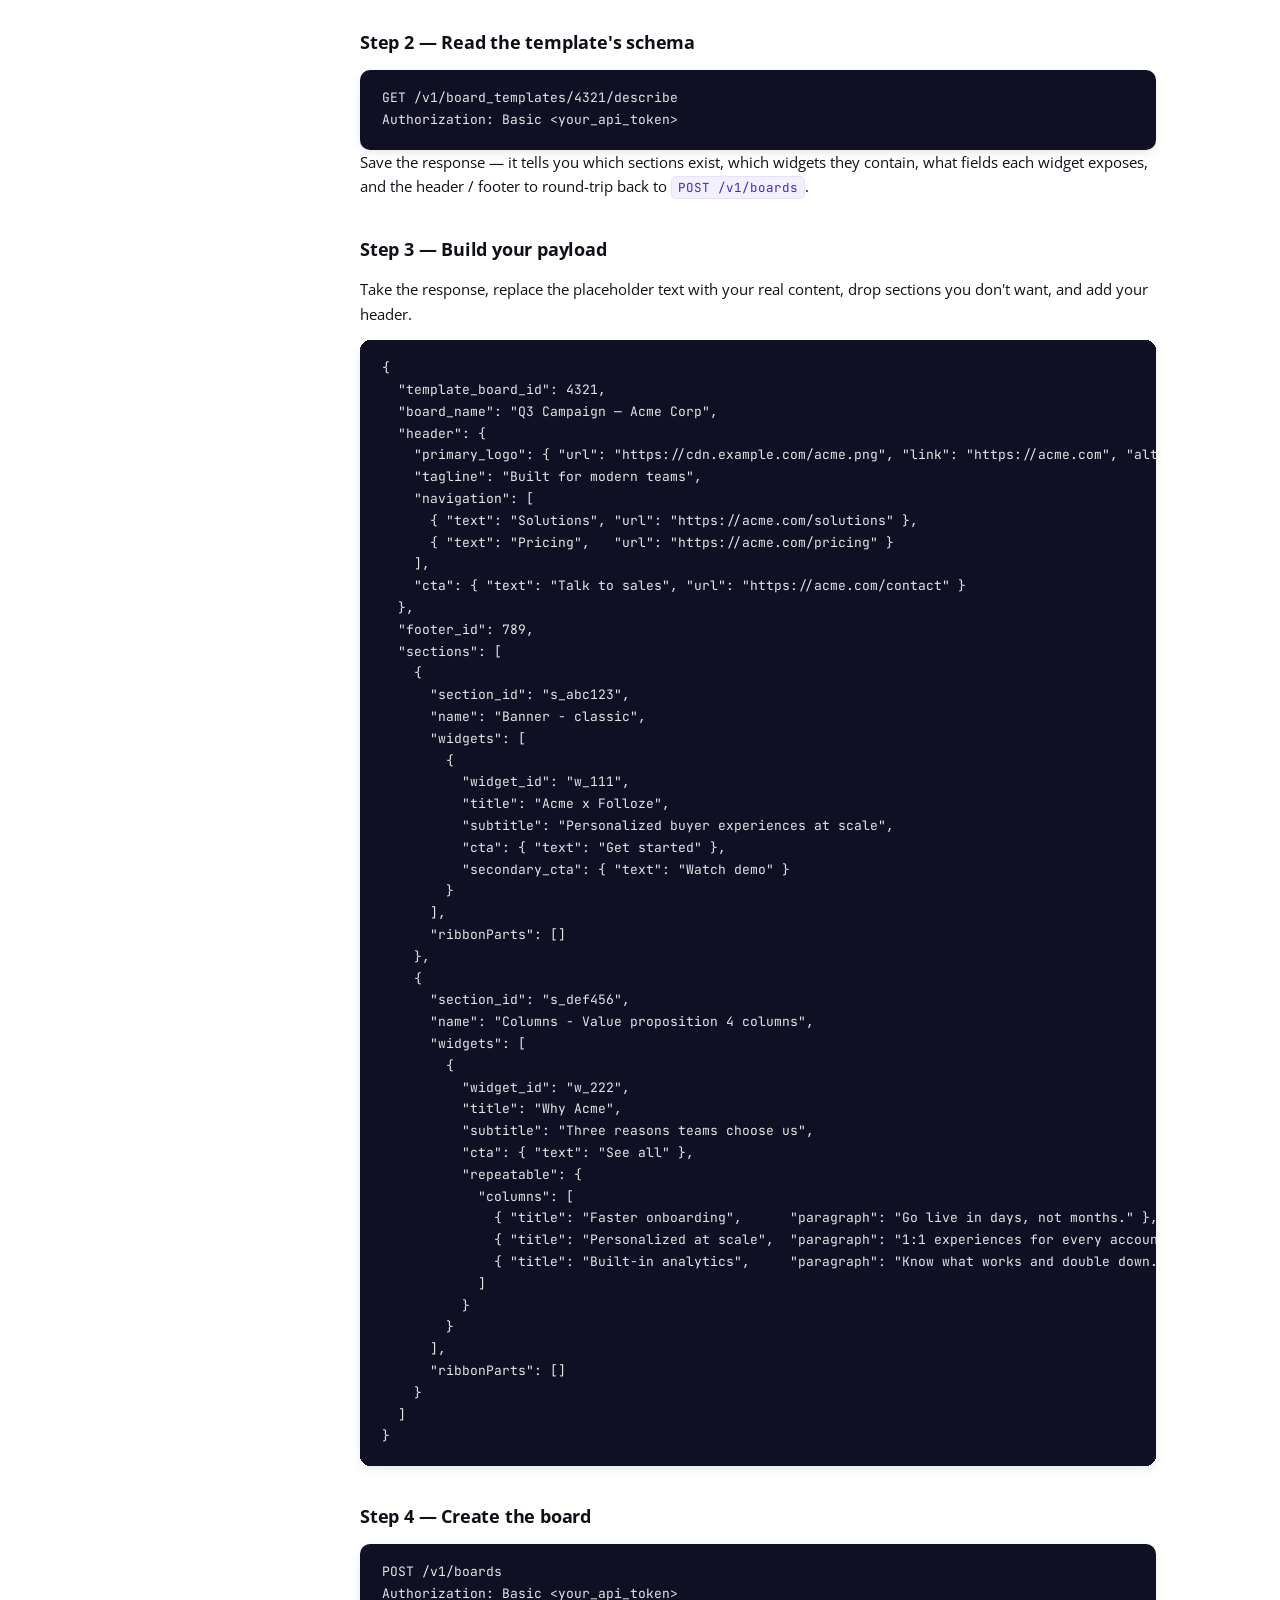
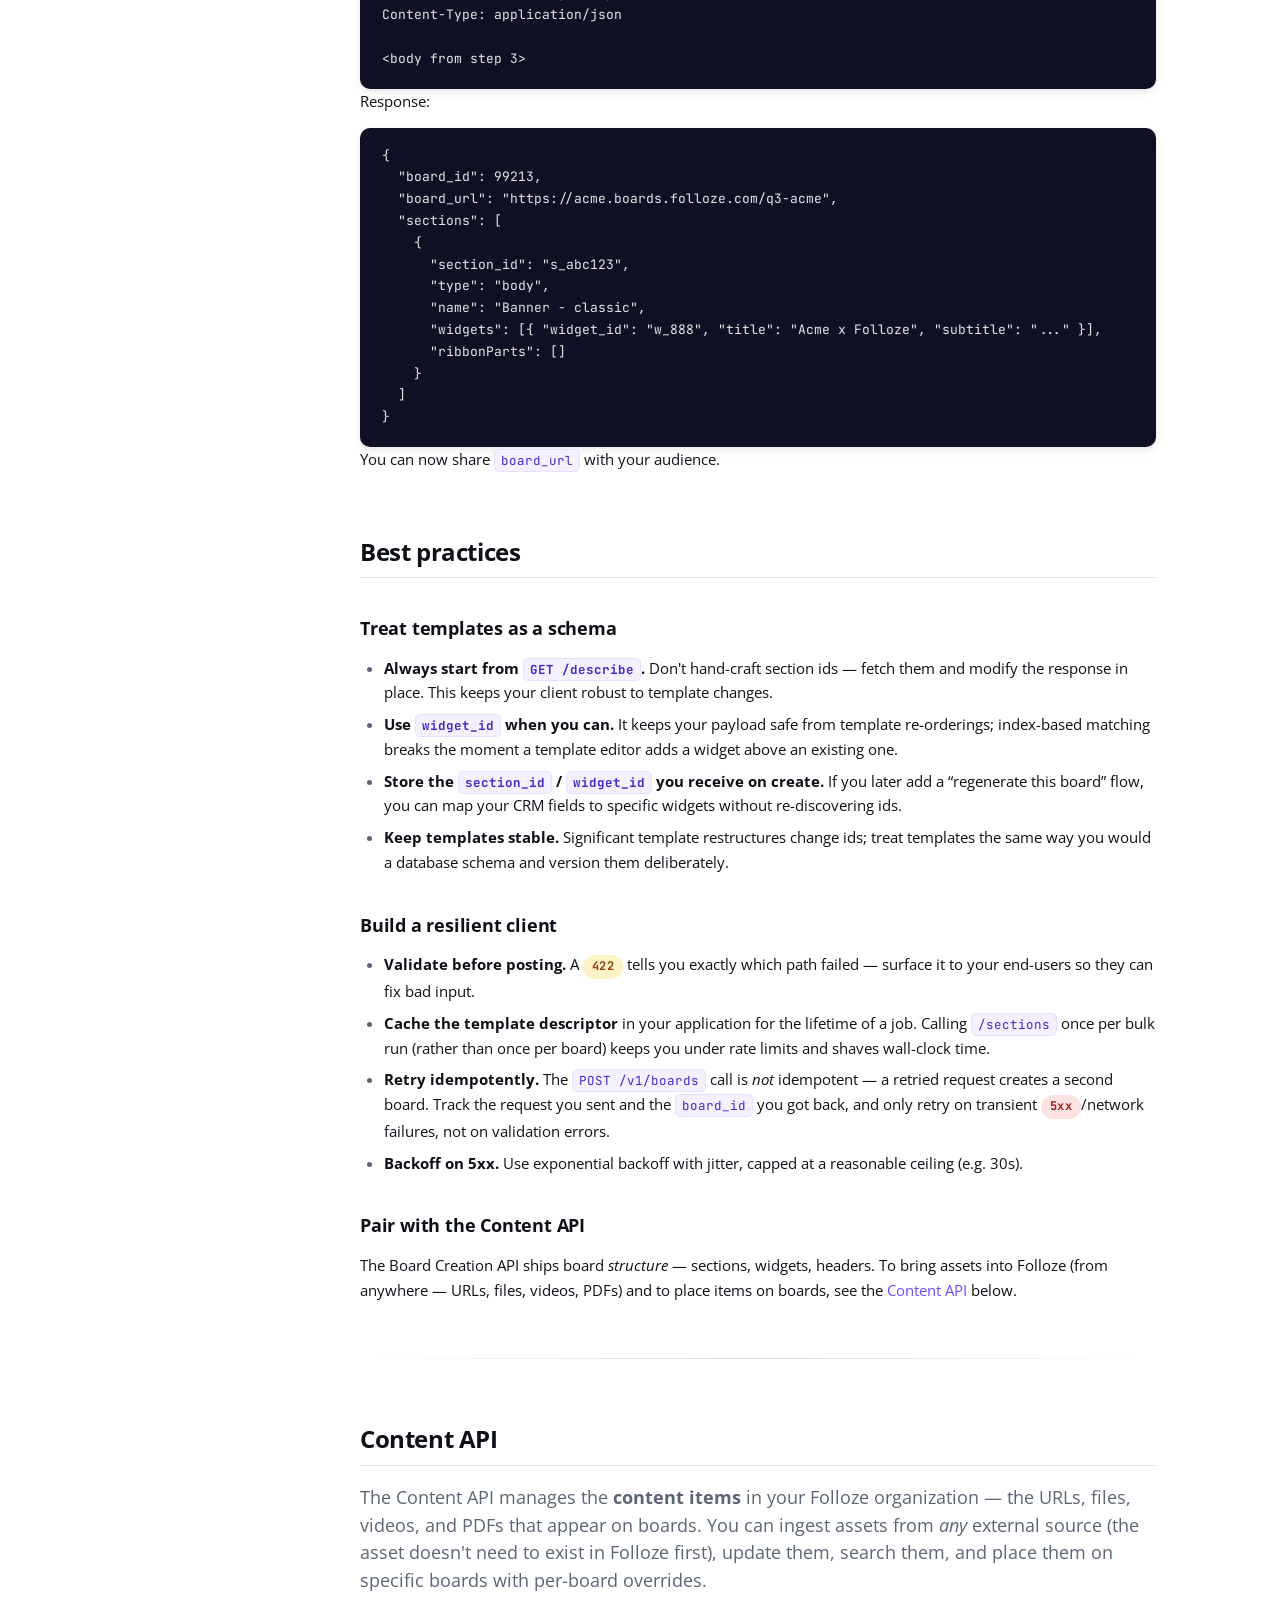
==== commit 2fe47b86: "Remove BETA tag from sidebar" ====
--- a/index.html
+++ b/index.html
@@ -529,15 +529,22 @@
     }
     .endpoint .method { font-size: 11px; padding: 3px 8px; }
 
-    /* Tables: horizontal scroll wrapper */
+    /* Tables: wrap text and shrink on mobile */
     table {
-      display: block;
-      overflow-x: auto;
-      white-space: nowrap;
-      -webkit-overflow-scrolling: touch;
+      font-size: 12.5px;
+      table-layout: fixed;
+      width: 100%;
     }
-    th, td { padding: 10px 12px; font-size: 13.5px; }
-    th { font-size: 11px; }
+    th, td {
+      padding: 8px 10px;
+      font-size: 12.5px;
+      word-break: break-word;
+      overflow-wrap: anywhere;
+      white-space: normal;
+      vertical-align: top;
+    }
+    th { font-size: 10.5px; padding: 8px 10px; }
+    td code { font-size: 11.5px; word-break: break-all; }
 
     /* Code blocks */
     pre { padding: 14px 16px; font-size: 12.5px; border-radius: 8px; }
@@ -576,7 +583,7 @@
   <aside class="sidebar" id="sidebar">
     <div class="sidebar-brand">
       <img class="logo-img" src="https://encrypted-tbn0.gstatic.com/images?q=tbn:ANd9GcSMnxz7B14tExoV7l1w8KcWVvbKnCelq2r__C3Se6vmHw&s&ec=121643214" alt="Folloze" />
-      <div class="product">Public APIs &middot; v1.1 <span class="beta">BETA</span></div>
+      <div class="product">Public APIs &middot; v1.1</div>
     </div>
     <nav>
       <h4>Folloze API</h4>
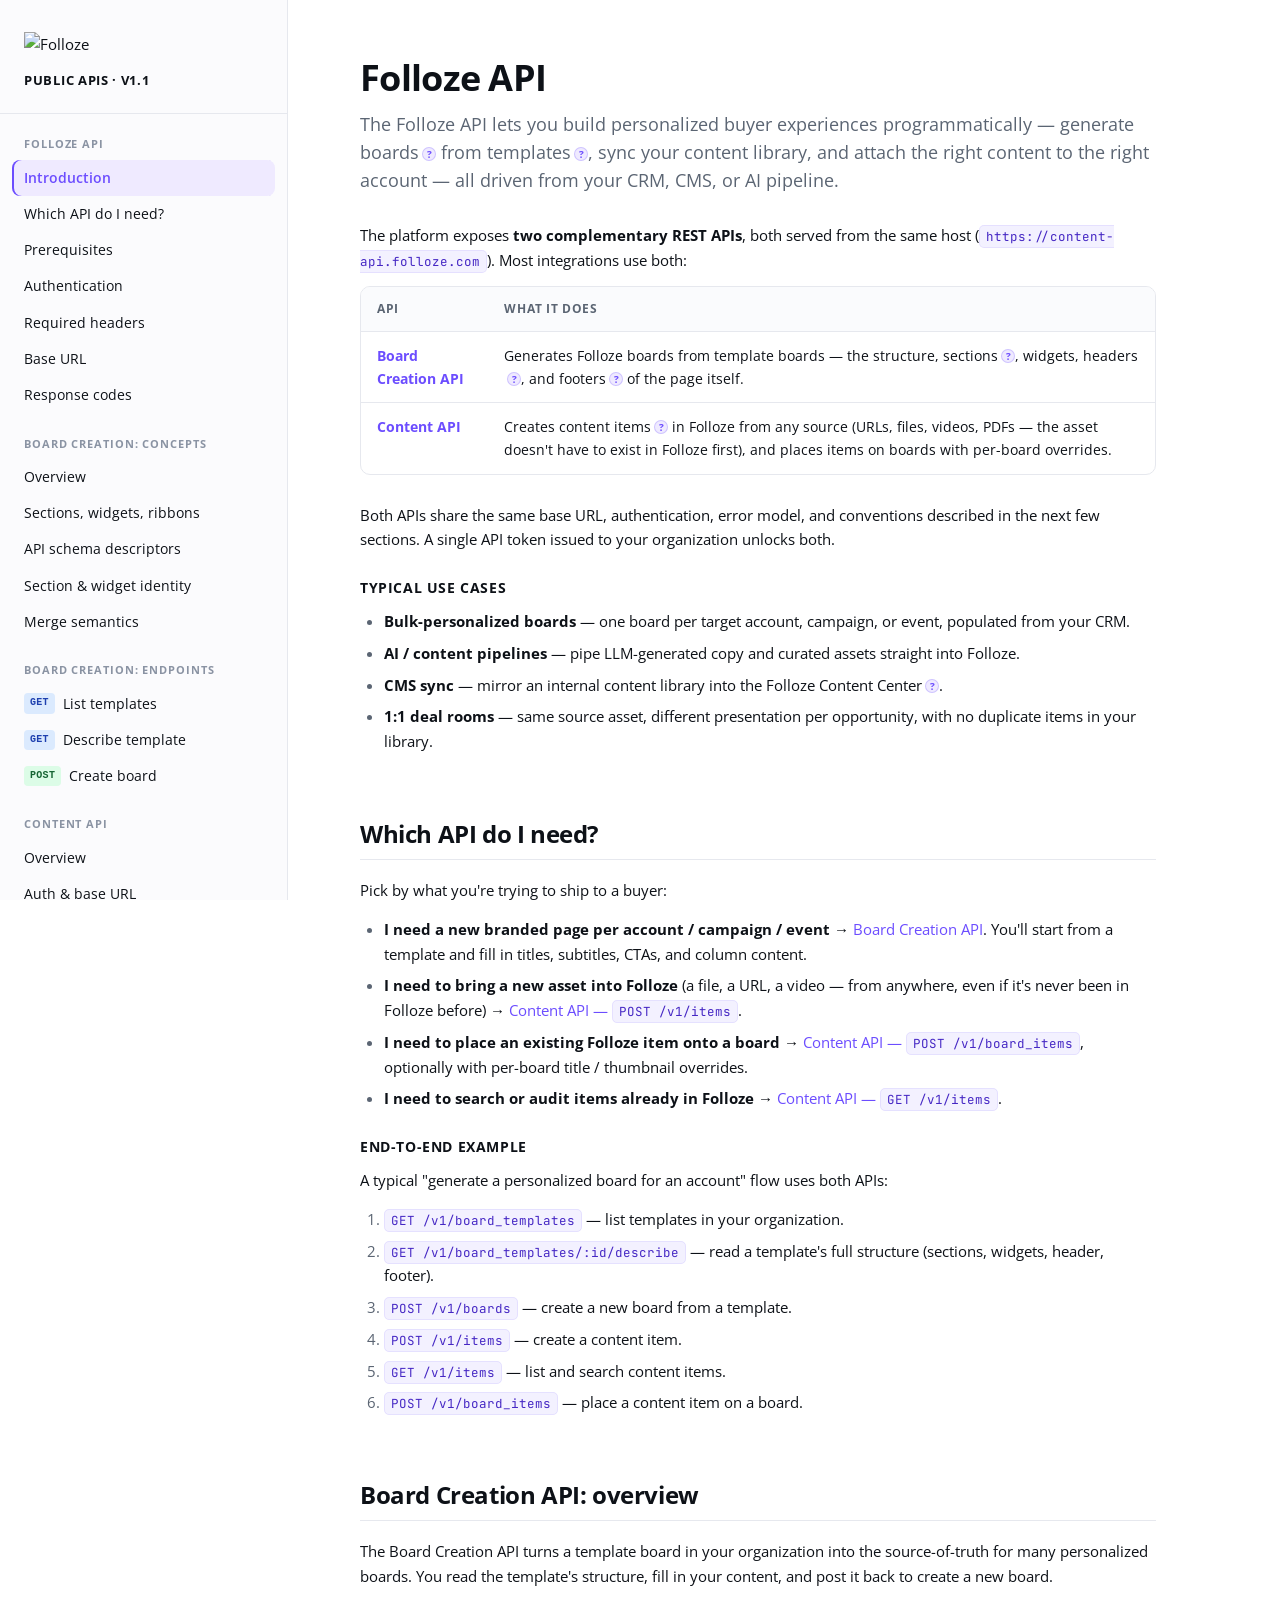
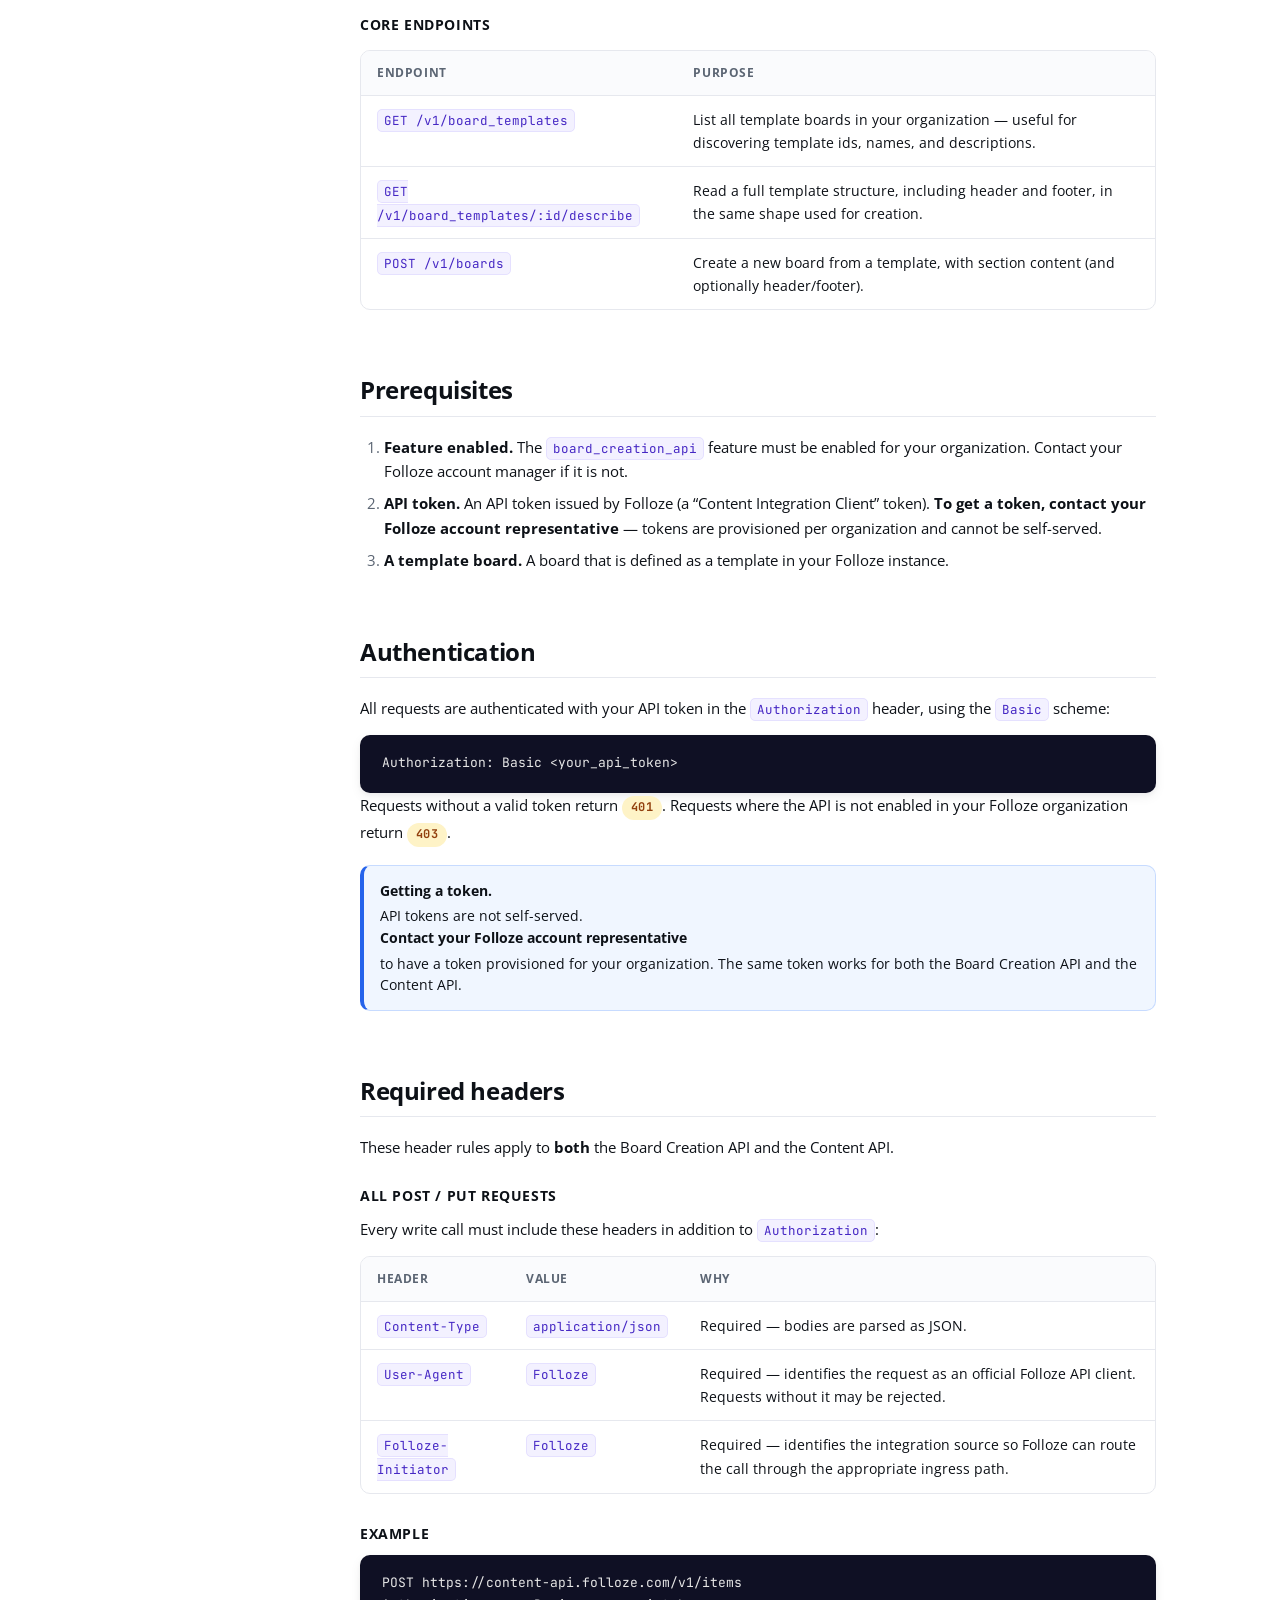
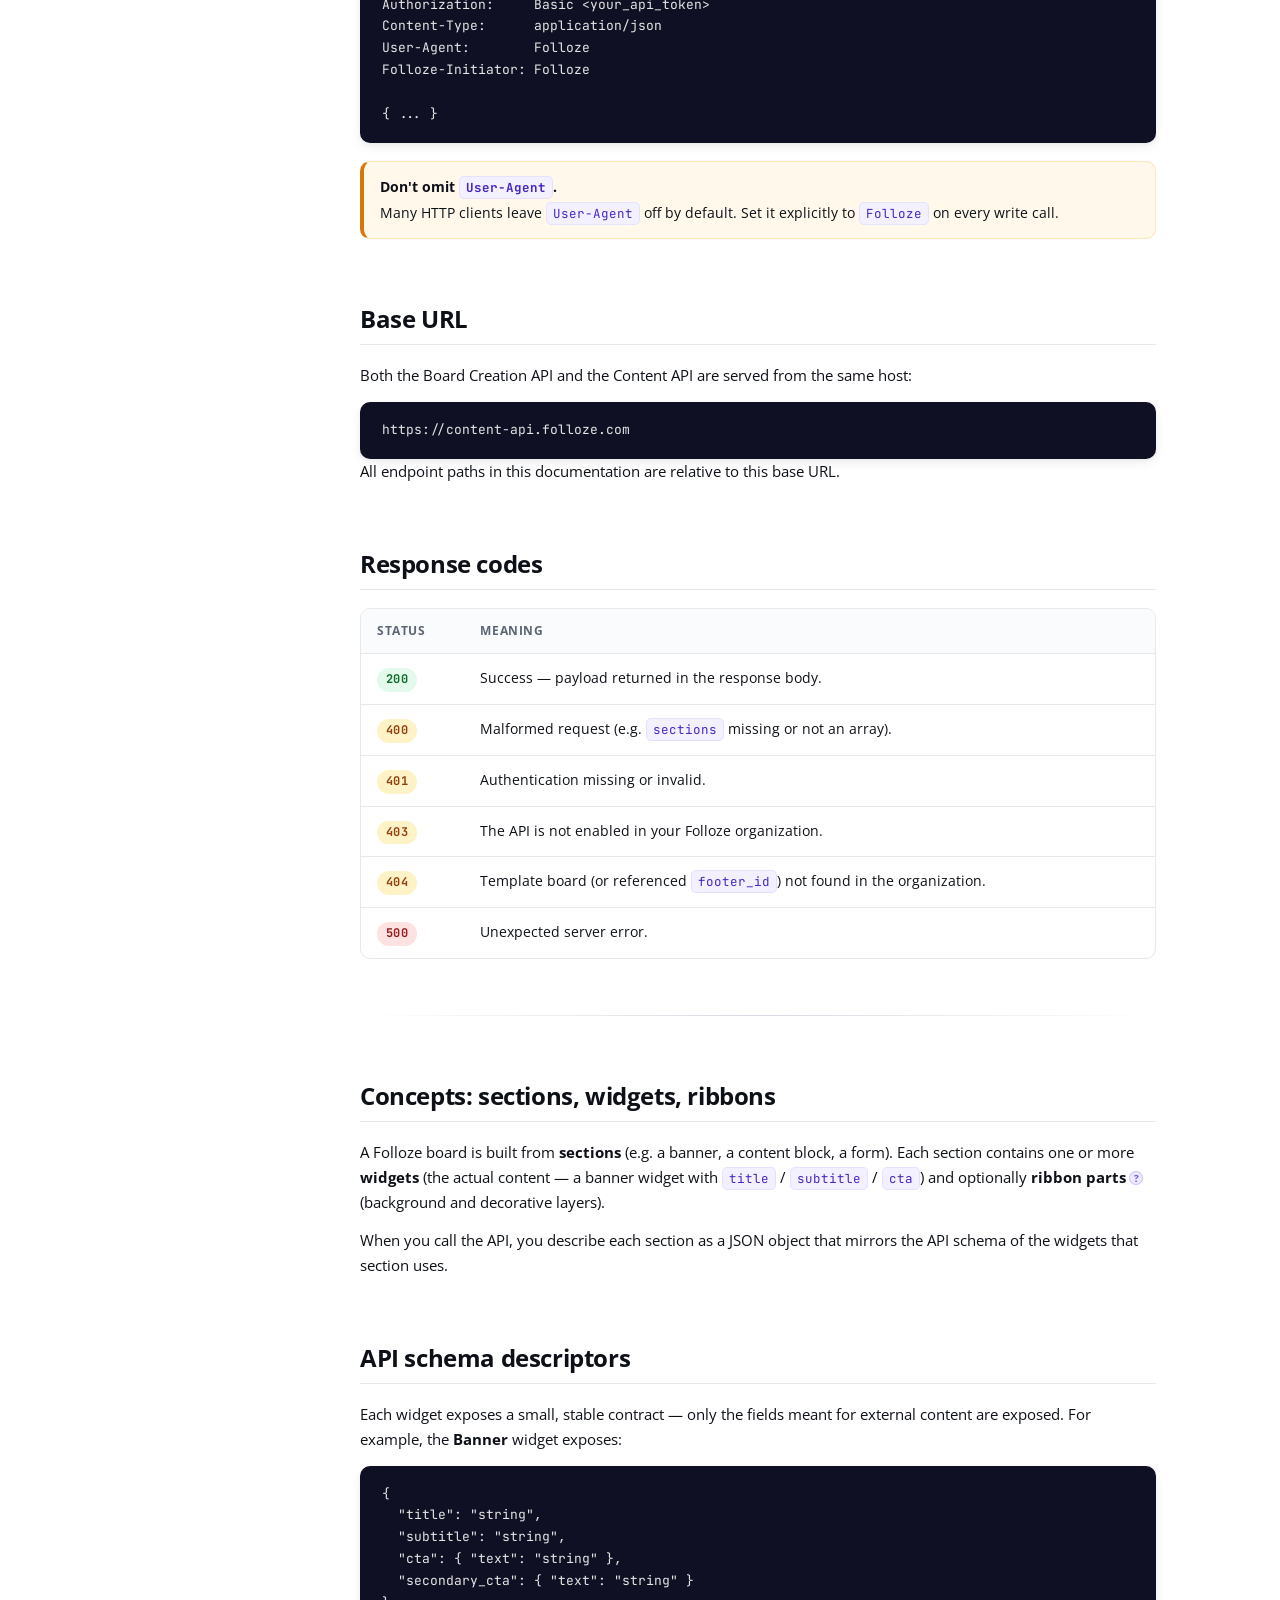
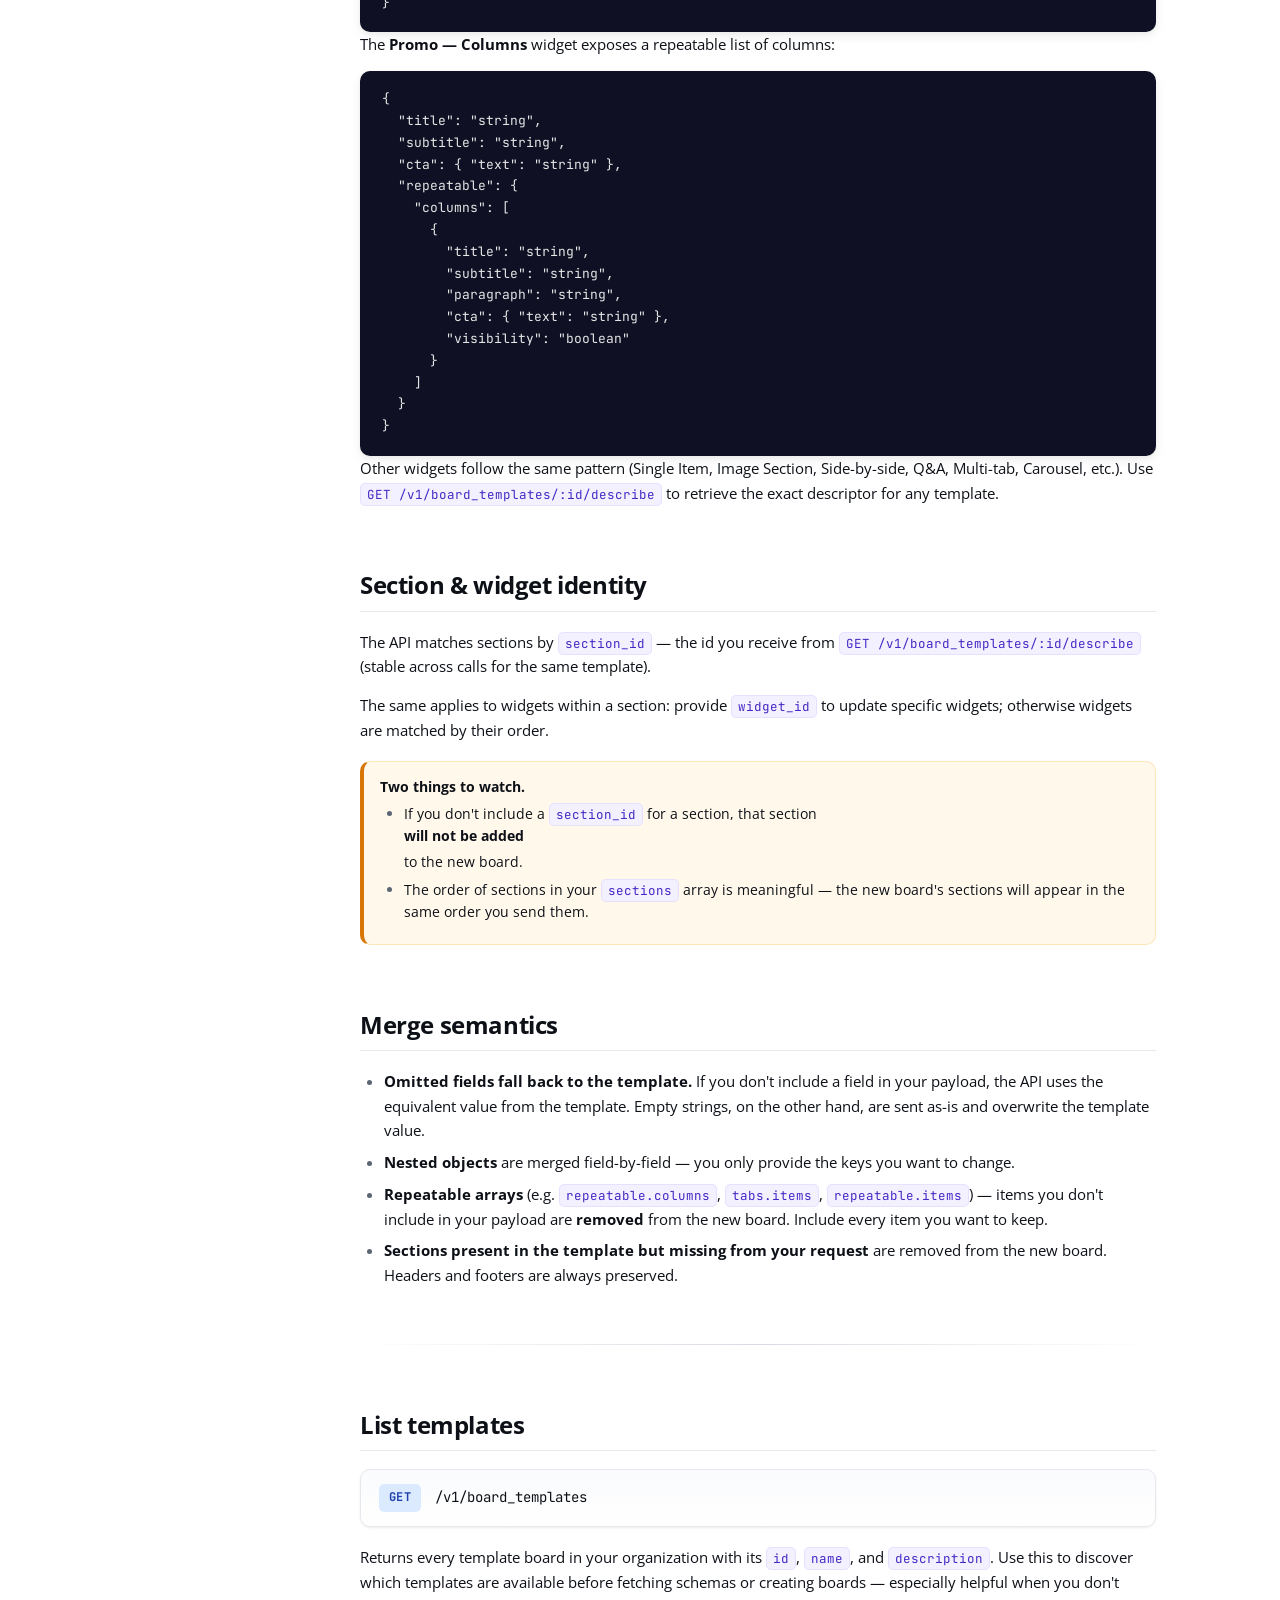
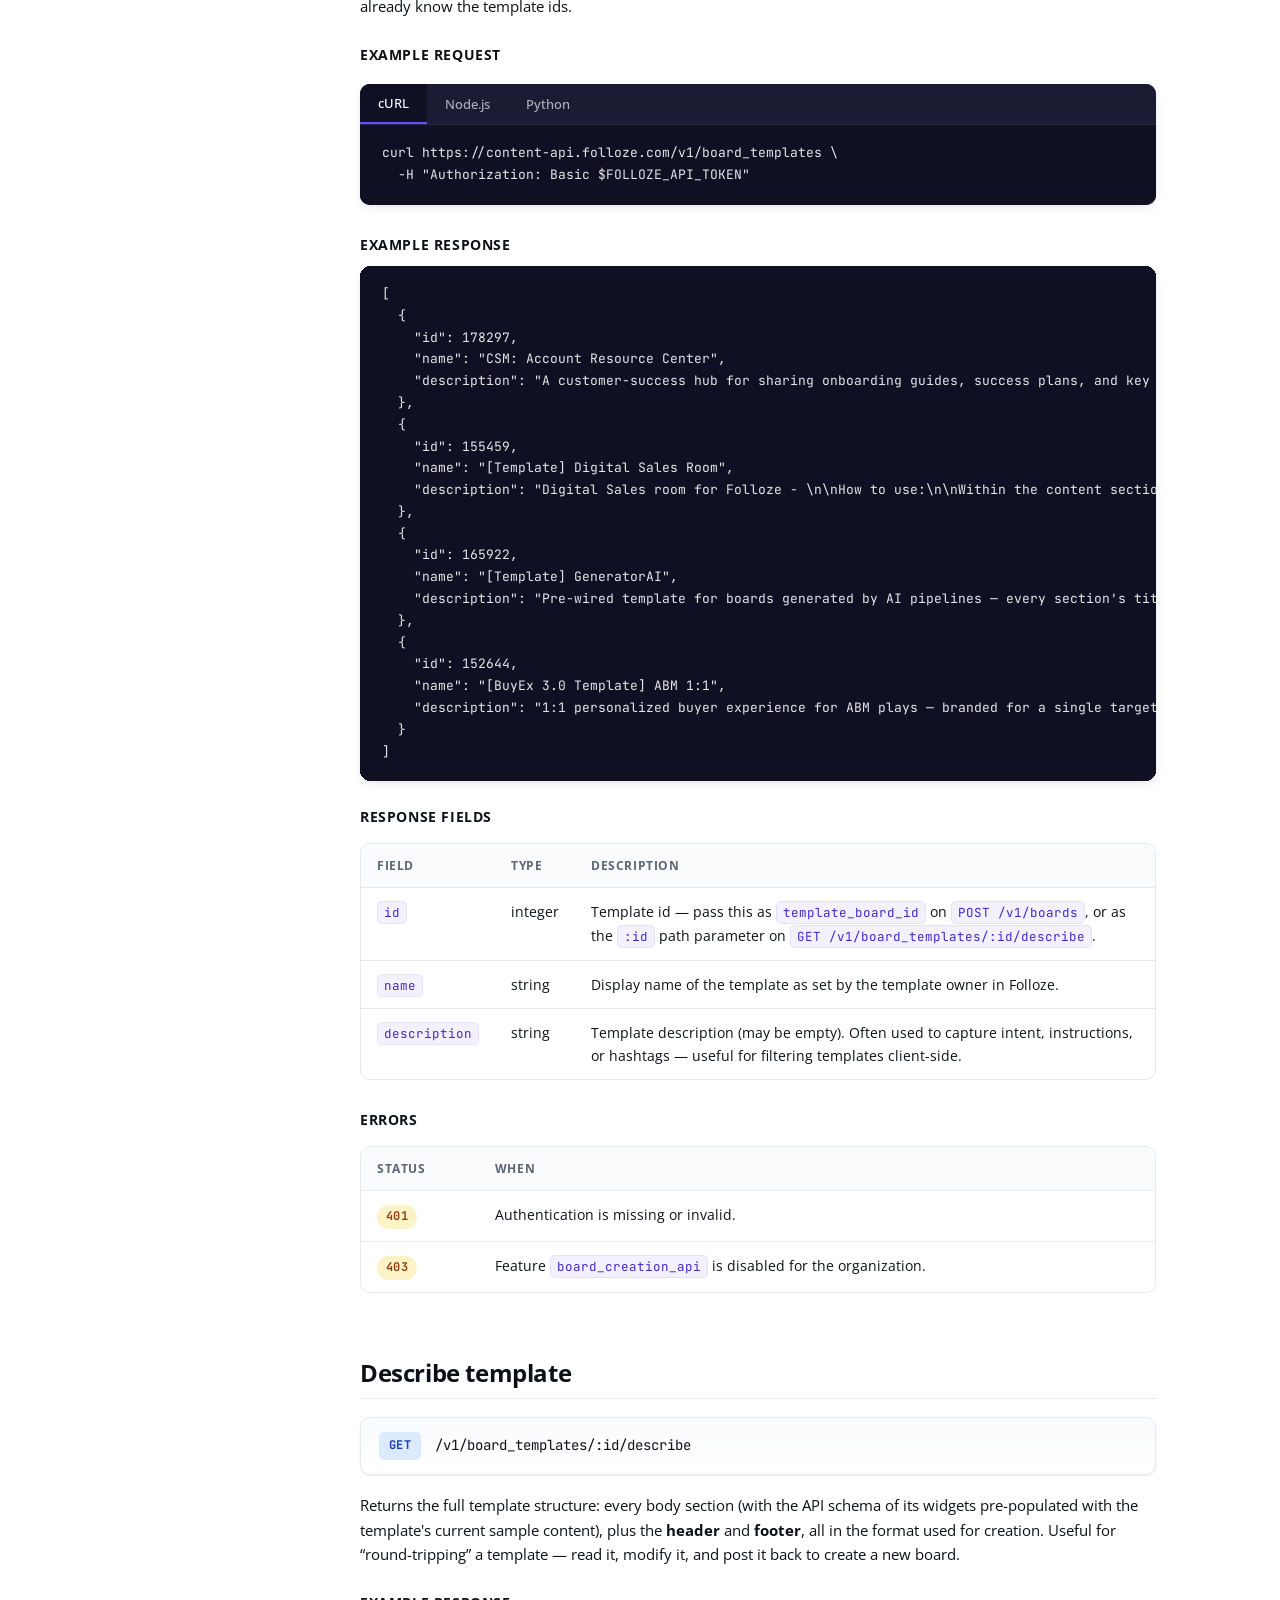
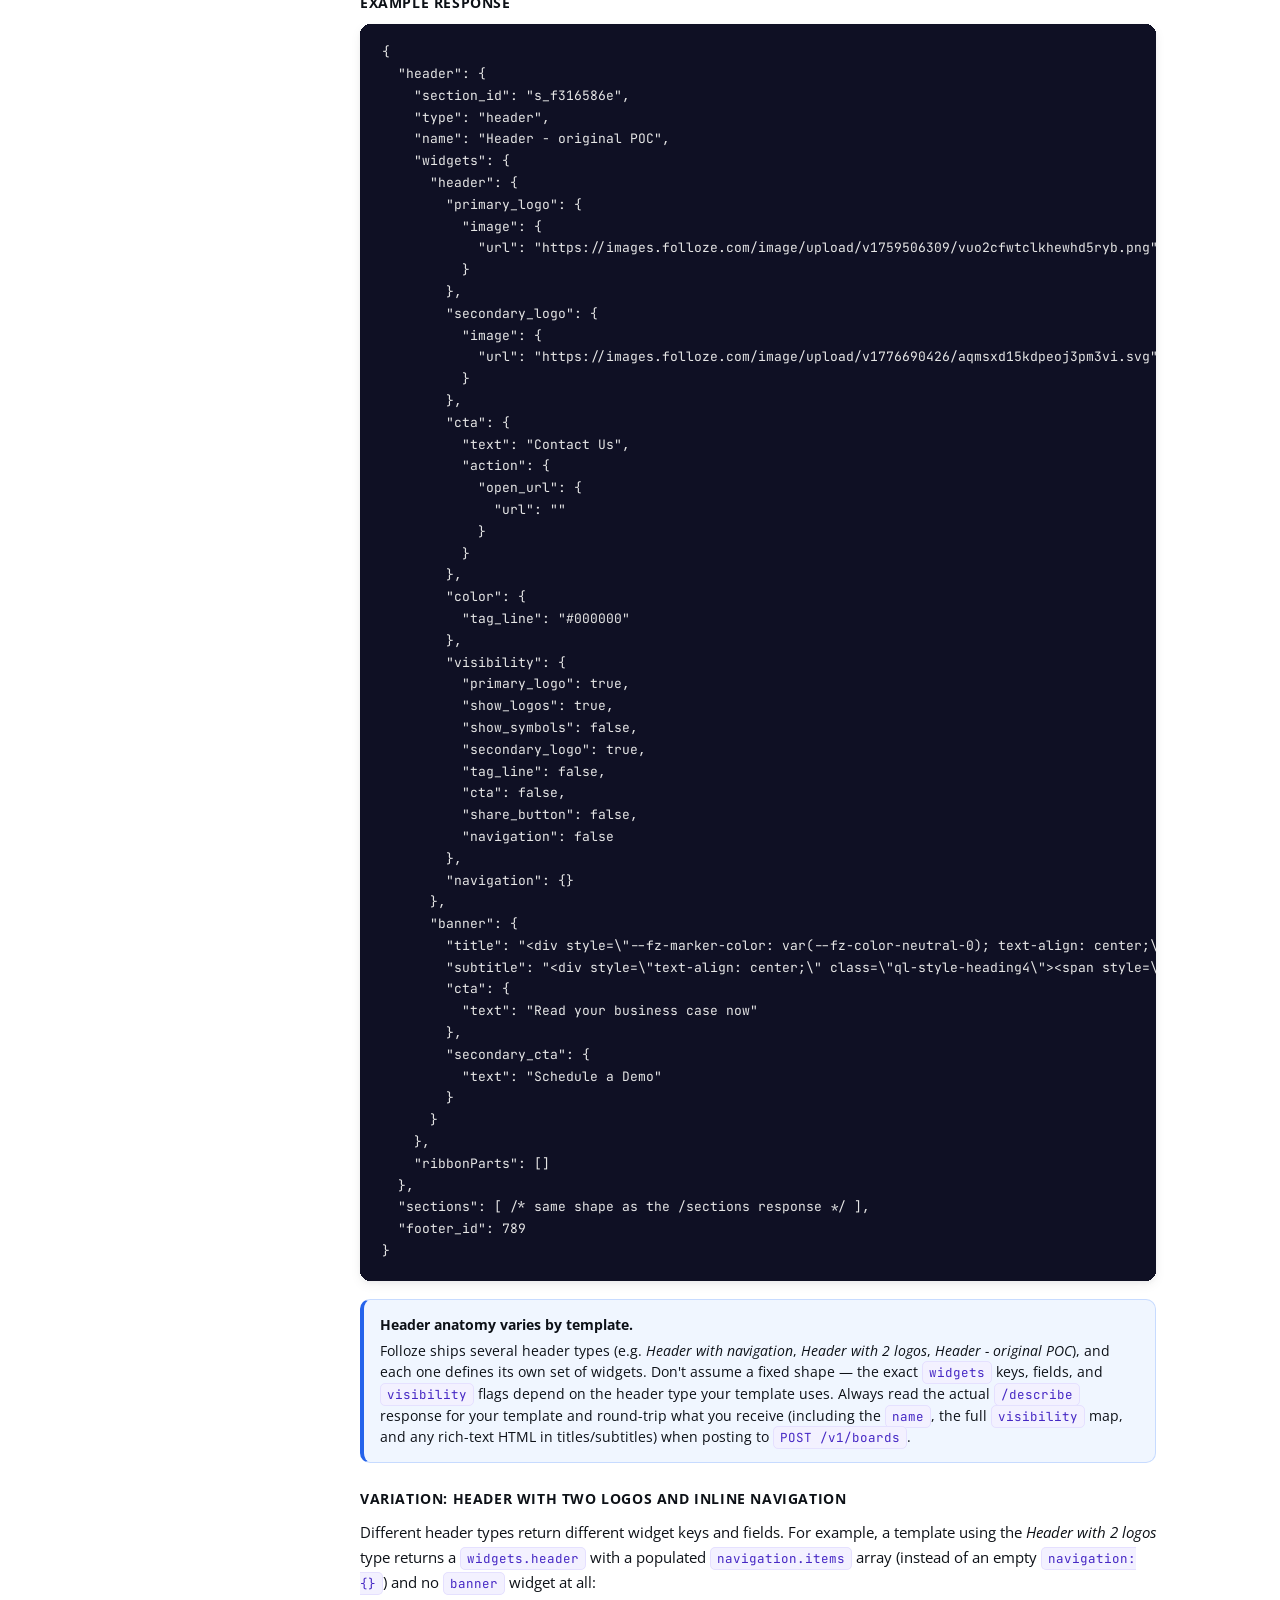
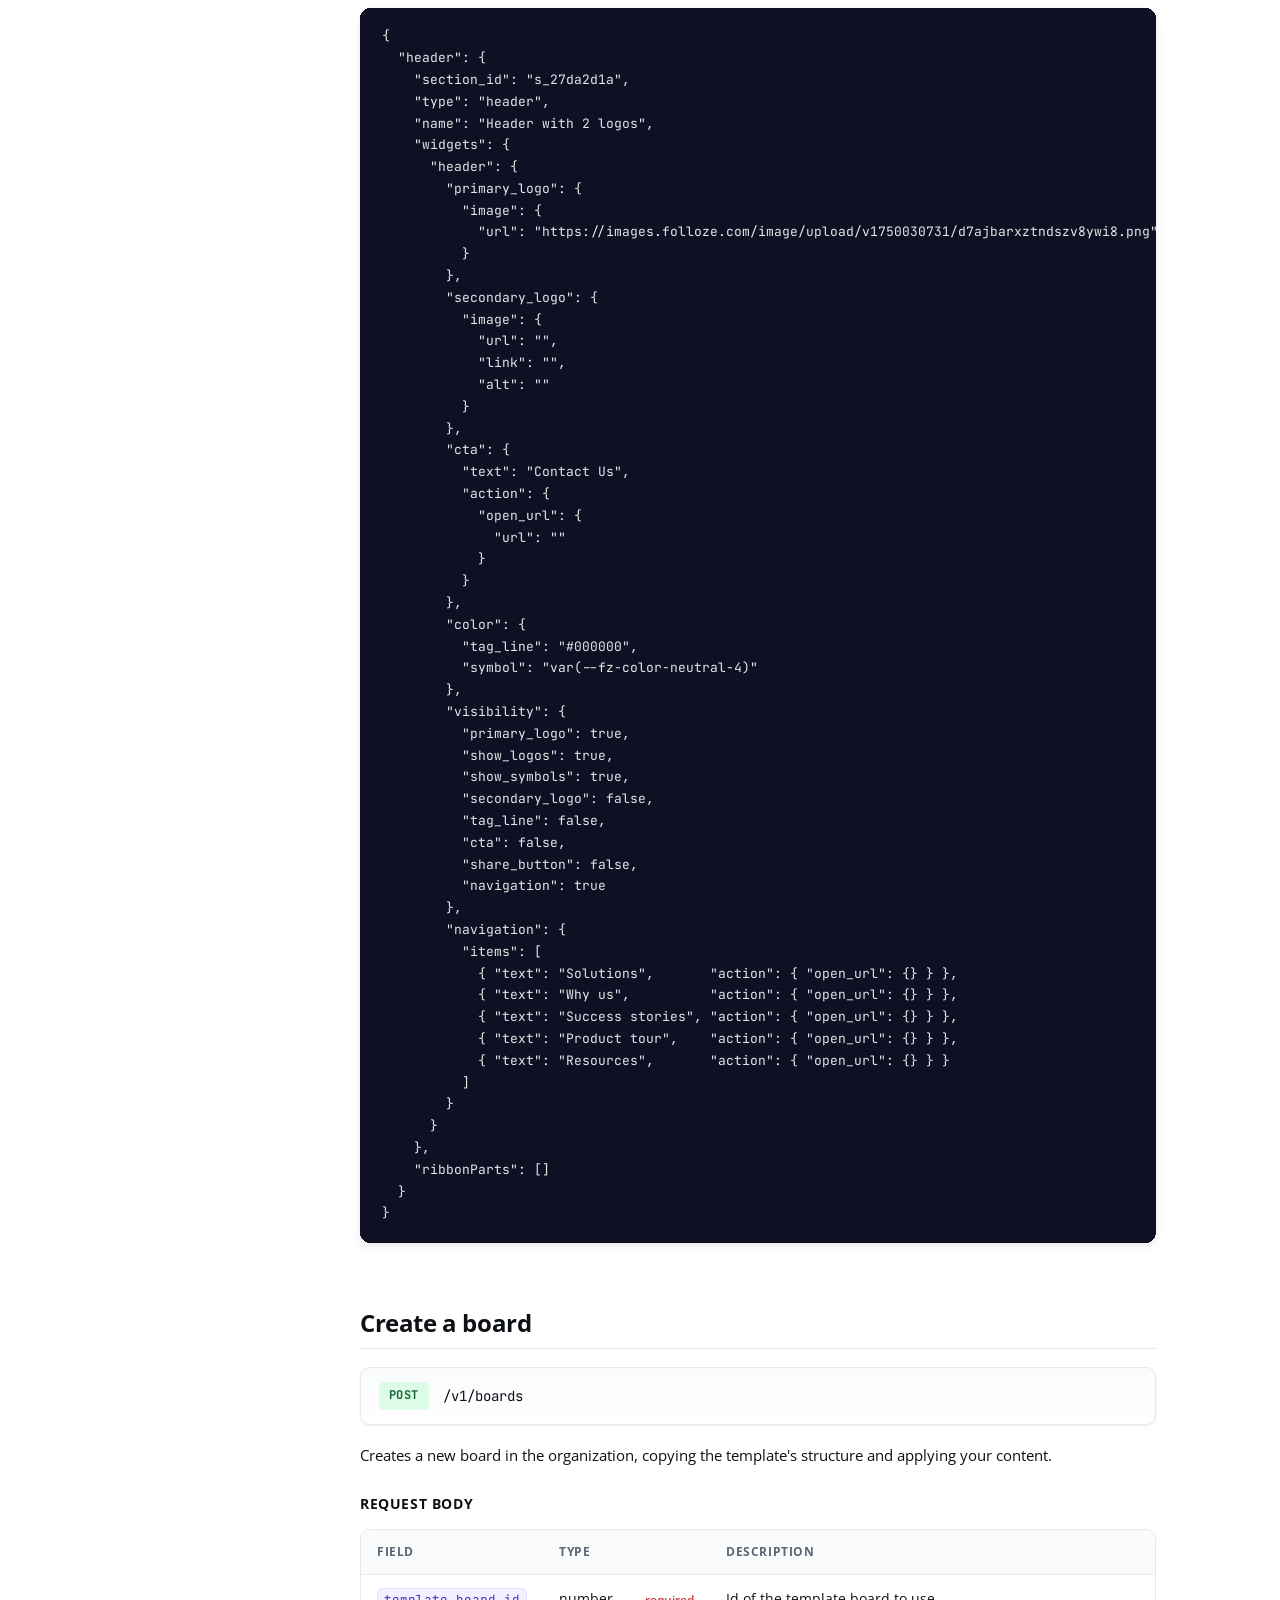
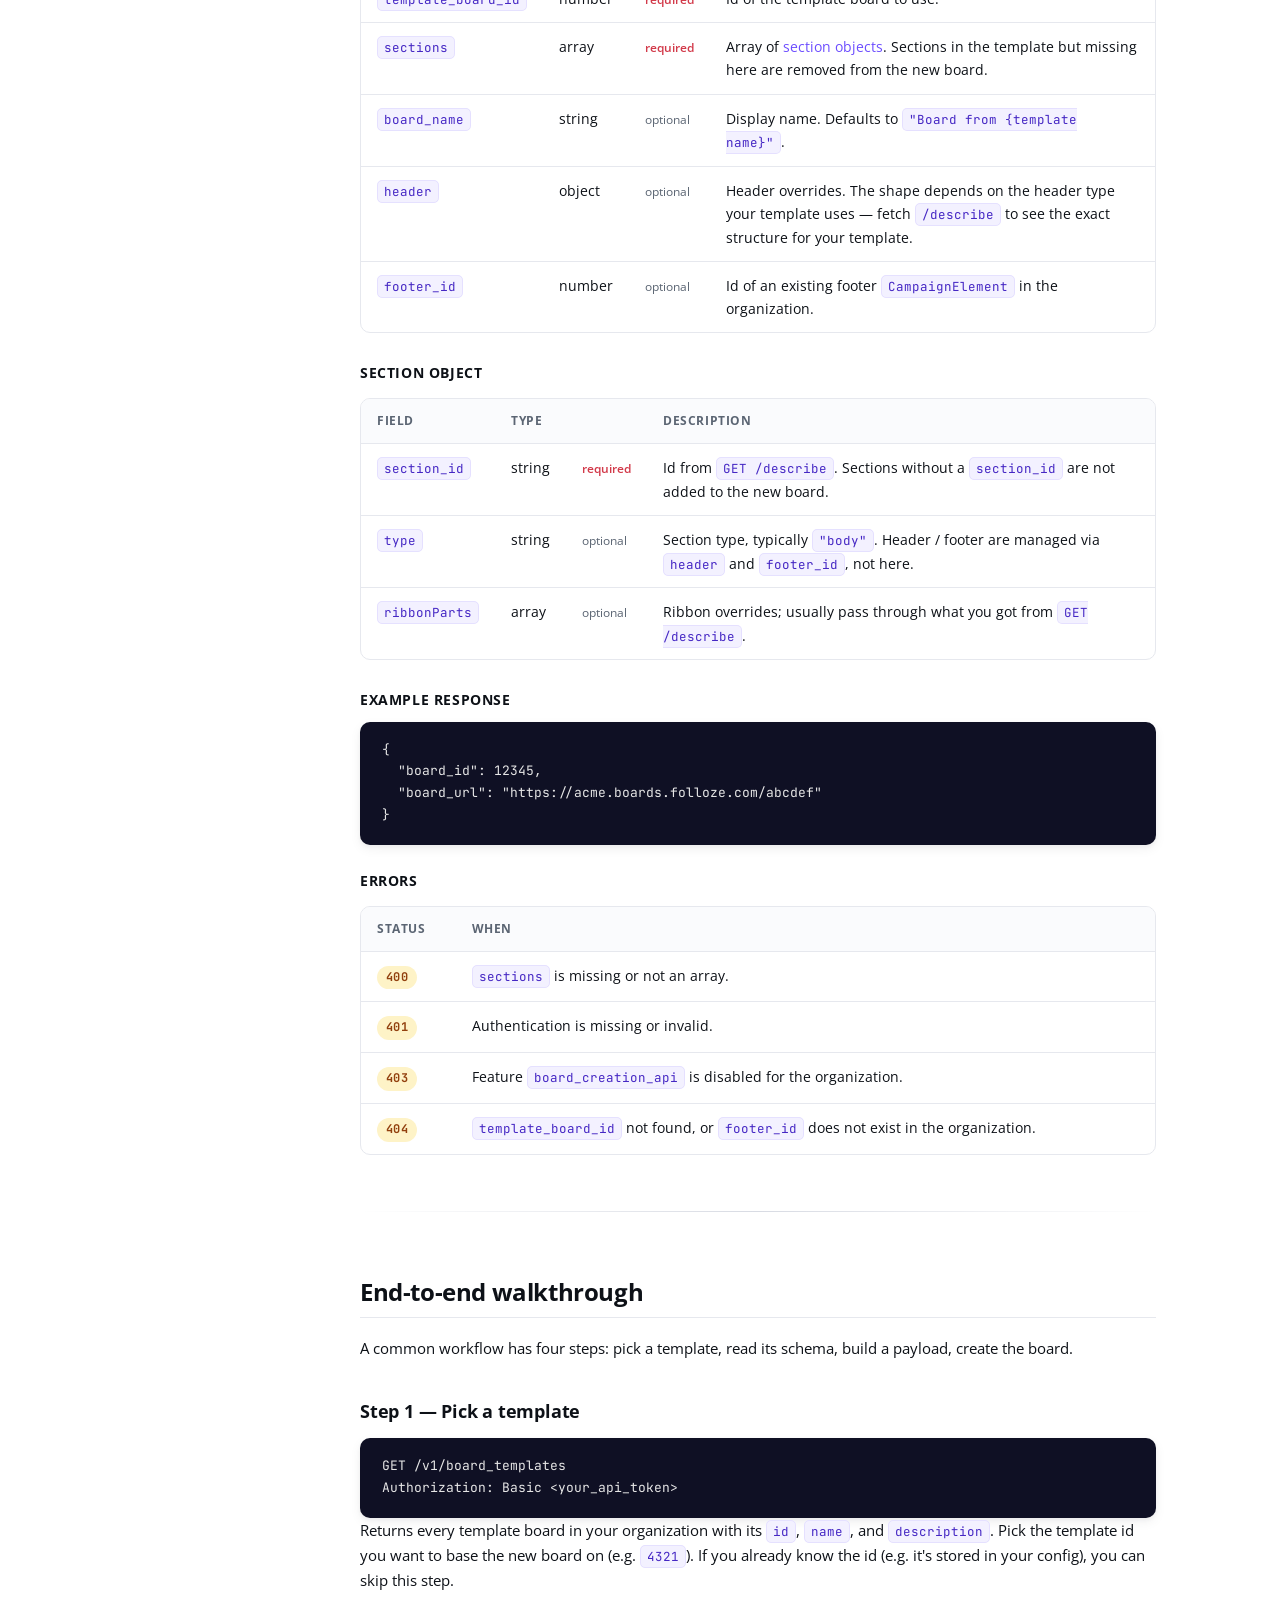
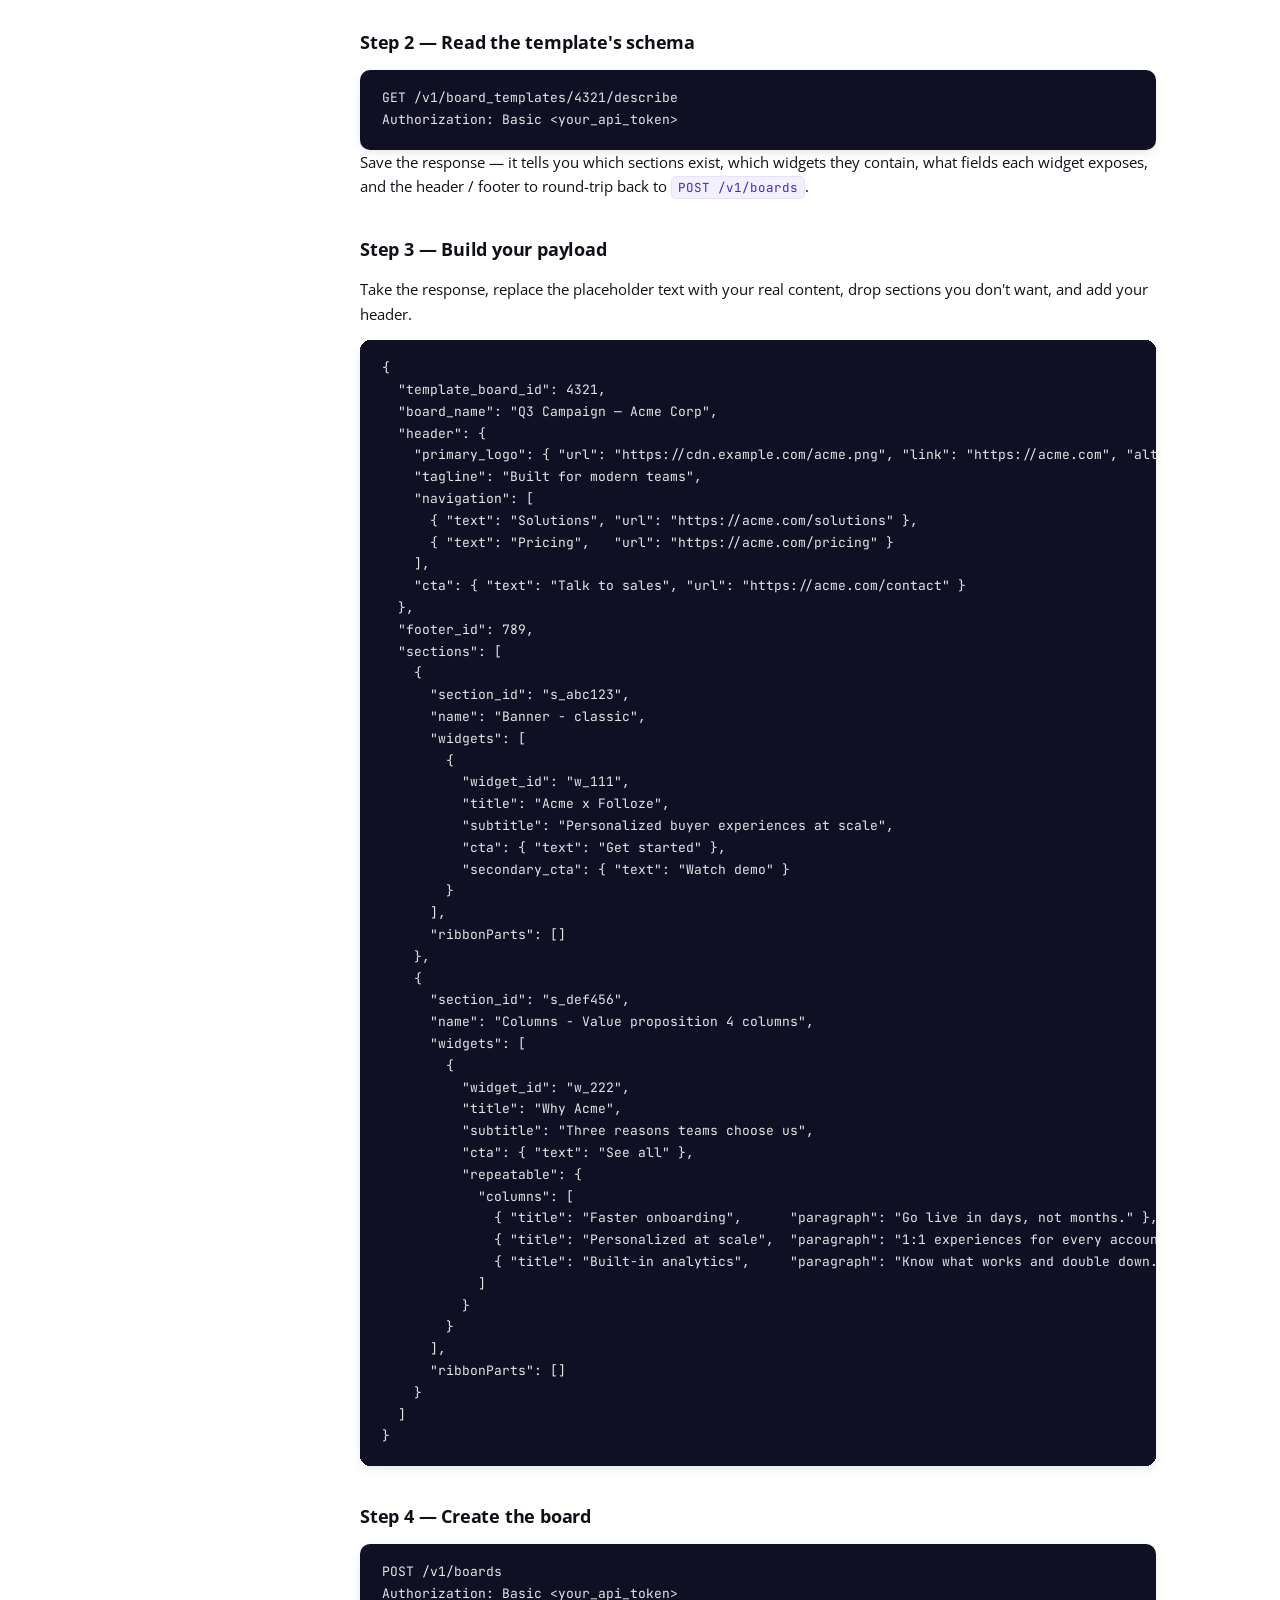
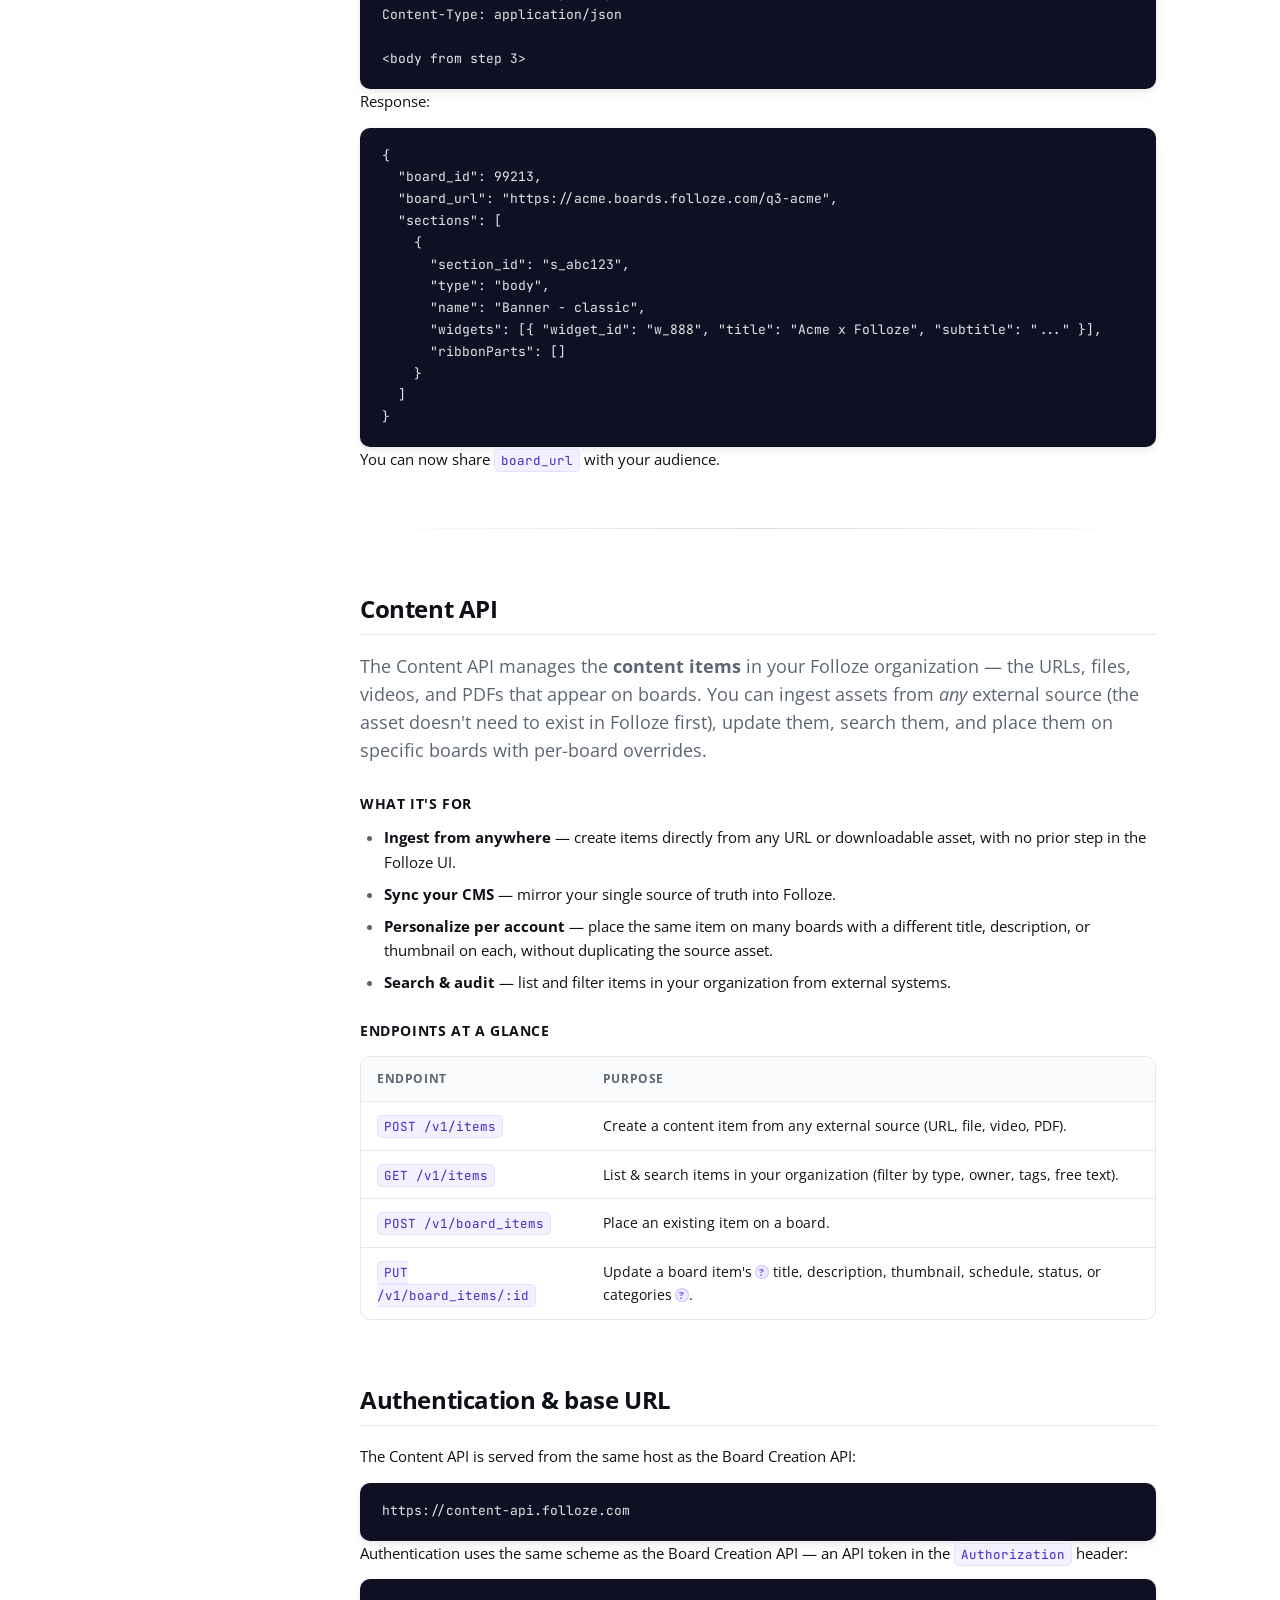
==== commit 0fbab66e: "Remove mobile BETA tag and Best practices section; align mobile drawer with desktop sidebar width - " ====
--- a/index.html
+++ b/index.html
@@ -499,8 +499,8 @@
       position: fixed;
       top: 0;
       left: 0;
-      width: 280px;
-      max-width: 85vw;
+      width: 288px;
+      max-width: 88vw;
       height: 100vh;
       transform: translateX(-100%);
       transition: transform 0.25s ease;
@@ -575,7 +575,7 @@
   <button class="menu-btn" id="menuToggle" aria-label="Open navigation menu" aria-expanded="false" aria-controls="sidebar">
     <svg viewBox="0 0 24 24" fill="none" stroke="currentColor" stroke-width="2" stroke-linecap="round" stroke-linejoin="round"><line x1="3" y1="6" x2="21" y2="6"/><line x1="3" y1="12" x2="21" y2="12"/><line x1="3" y1="18" x2="21" y2="18"/></svg>
   </button>
-  <div class="mobile-title">Folloze API <span class="beta">BETA</span></div>
+  <div class="mobile-title">Folloze API</div>
 </header>
 <div class="sidebar-backdrop" id="sidebarBackdrop"></div>
 <div class="layout">
@@ -619,7 +619,6 @@
 
       <h4>Guides</h4>
       <a href="#walkthrough">End-to-end walkthrough</a>
-      <a href="#best-practices">Best practices</a>
 
       <h4>New to Folloze?</h4>
       <a href="#glossary">Folloze 101 &mdash; Key concepts</a>
@@ -1131,27 +1130,6 @@
   ]
 }</code></pre>
   <p>You can now share <code>board_url</code> with your audience.</p>
-
-  <h2 id="best-practices">Best practices <a class="anchor-link" href="#best-practices">#</a></h2>
-
-  <h3>Treat templates as a schema</h3>
-  <ul>
-    <li><strong>Always start from <code>GET /describe</code>.</strong> Don't hand-craft section ids &mdash; fetch them and modify the response in place. This keeps your client robust to template changes.</li>
-    <li><strong>Use <code>widget_id</code> when you can.</strong> It keeps your payload safe from template re-orderings; index-based matching breaks the moment a template editor adds a widget above an existing one.</li>
-    <li><strong>Store the <code>section_id</code> / <code>widget_id</code> you receive on create.</strong> If you later add a &ldquo;regenerate this board&rdquo; flow, you can map your CRM fields to specific widgets without re-discovering ids.</li>
-    <li><strong>Keep templates stable.</strong> Significant template restructures change ids; treat templates the same way you would a database schema and version them deliberately.</li>
-  </ul>
-
-  <h3>Build a resilient client</h3>
-  <ul>
-    <li><strong>Validate before posting.</strong> A <span class="status-pill status-4xx">422</span> tells you exactly which path failed &mdash; surface it to your end-users so they can fix bad input.</li>
-    <li><strong>Cache the template descriptor</strong> in your application for the lifetime of a job. Calling <code>/sections</code> once per bulk run (rather than once per board) keeps you under rate limits and shaves wall-clock time.</li>
-    <li><strong>Retry idempotently.</strong> The <code>POST /v1/boards</code> call is <em>not</em> idempotent &mdash; a retried request creates a second board. Track the request you sent and the <code>board_id</code> you got back, and only retry on transient <span class="status-pill status-5xx">5xx</span>/network failures, not on validation errors.</li>
-    <li><strong>Backoff on 5xx.</strong> Use exponential backoff with jitter, capped at a reasonable ceiling (e.g. 30s).</li>
-  </ul>
-
-  <h3>Pair with the Content API</h3>
-  <p>The Board Creation API ships board <em>structure</em> &mdash; sections, widgets, headers. To bring assets into Folloze (from anywhere &mdash; URLs, files, videos, PDFs) and to place items on boards, see the <a href="#content-overview">Content API</a> below.</p>
 
   <hr/>
 
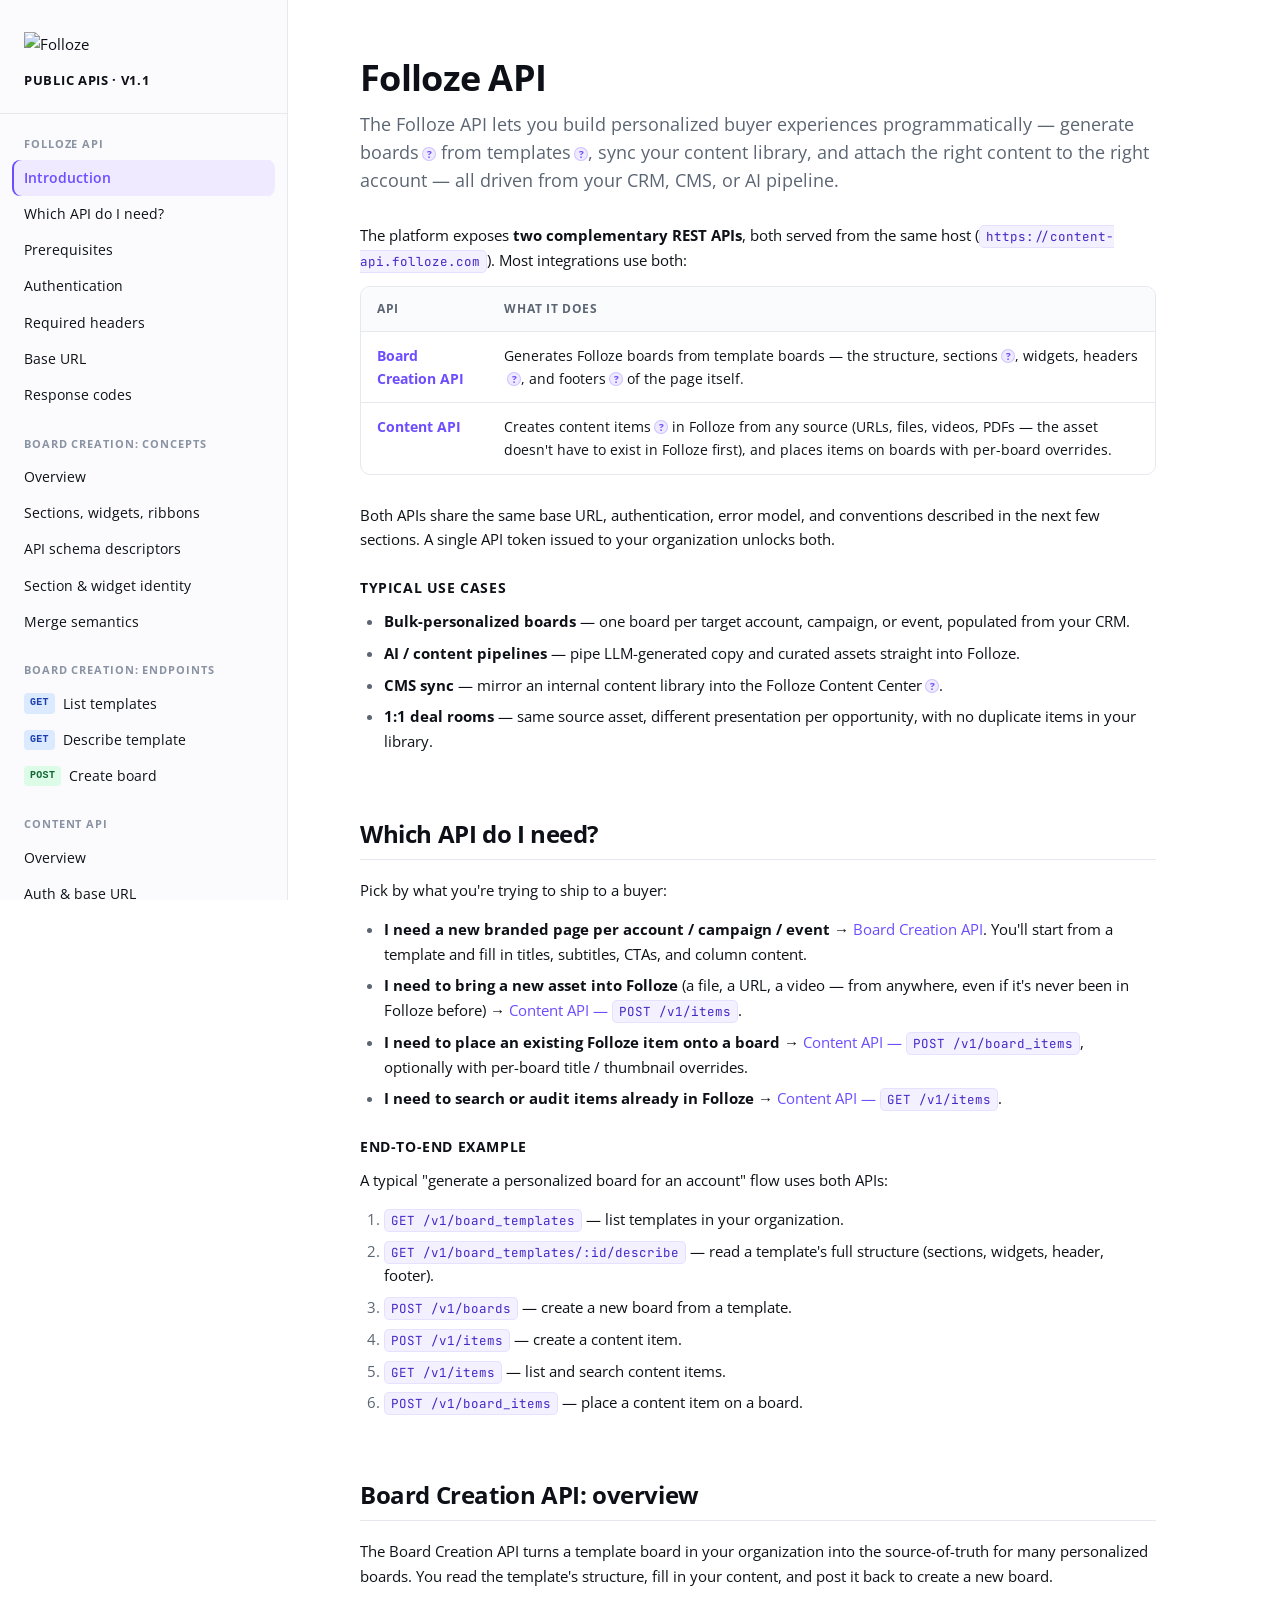
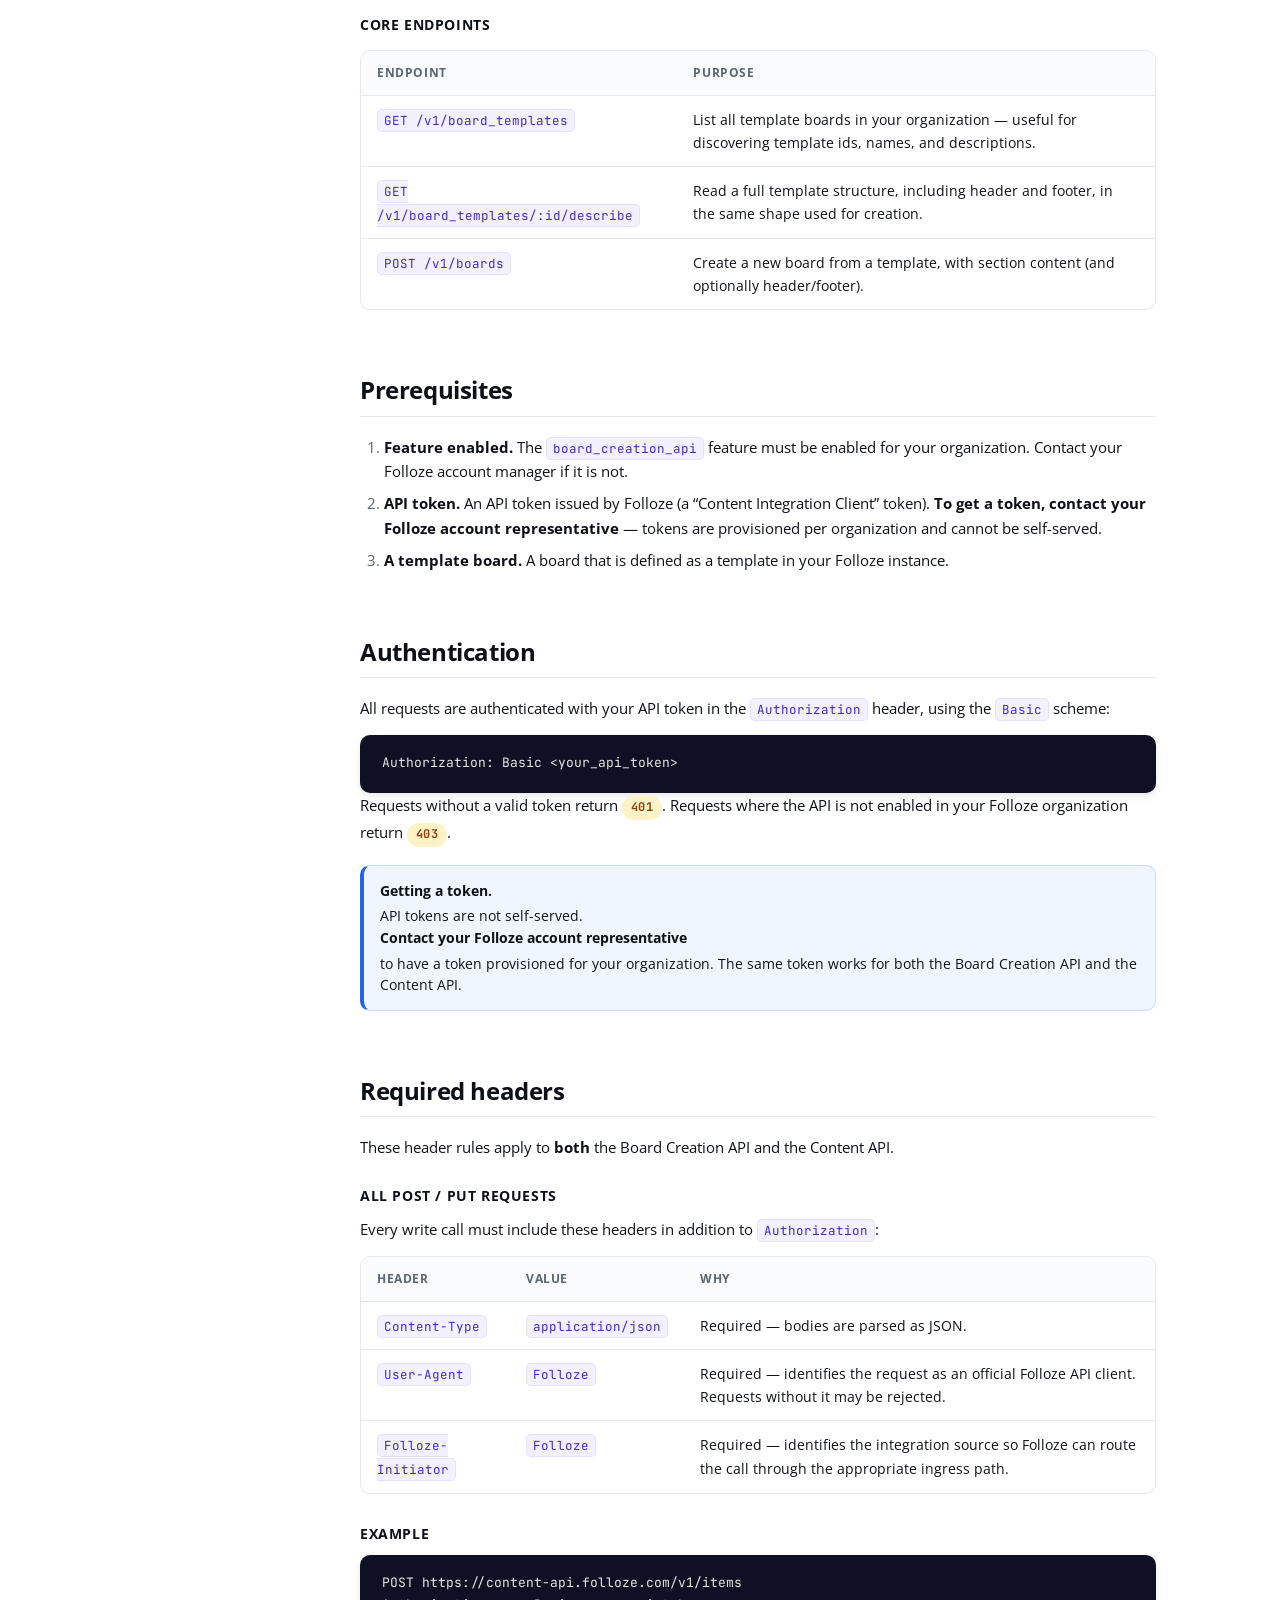
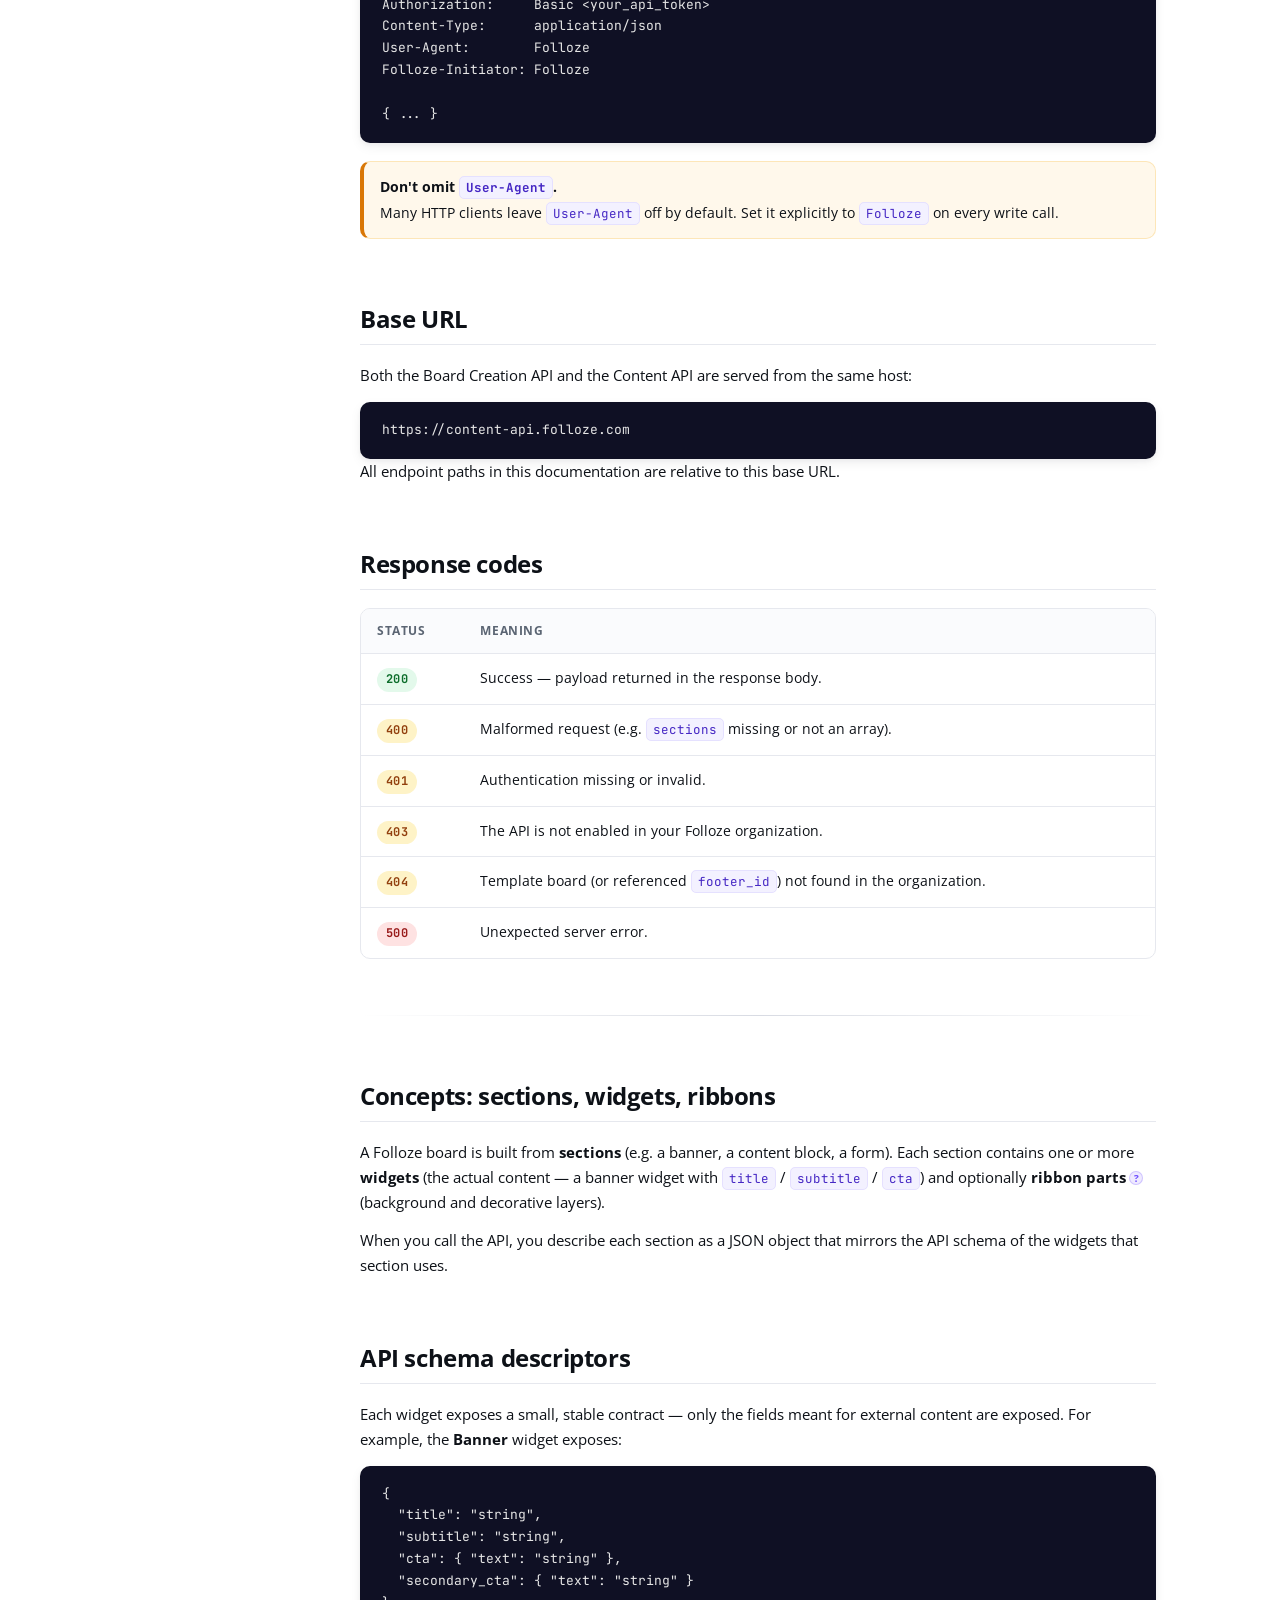
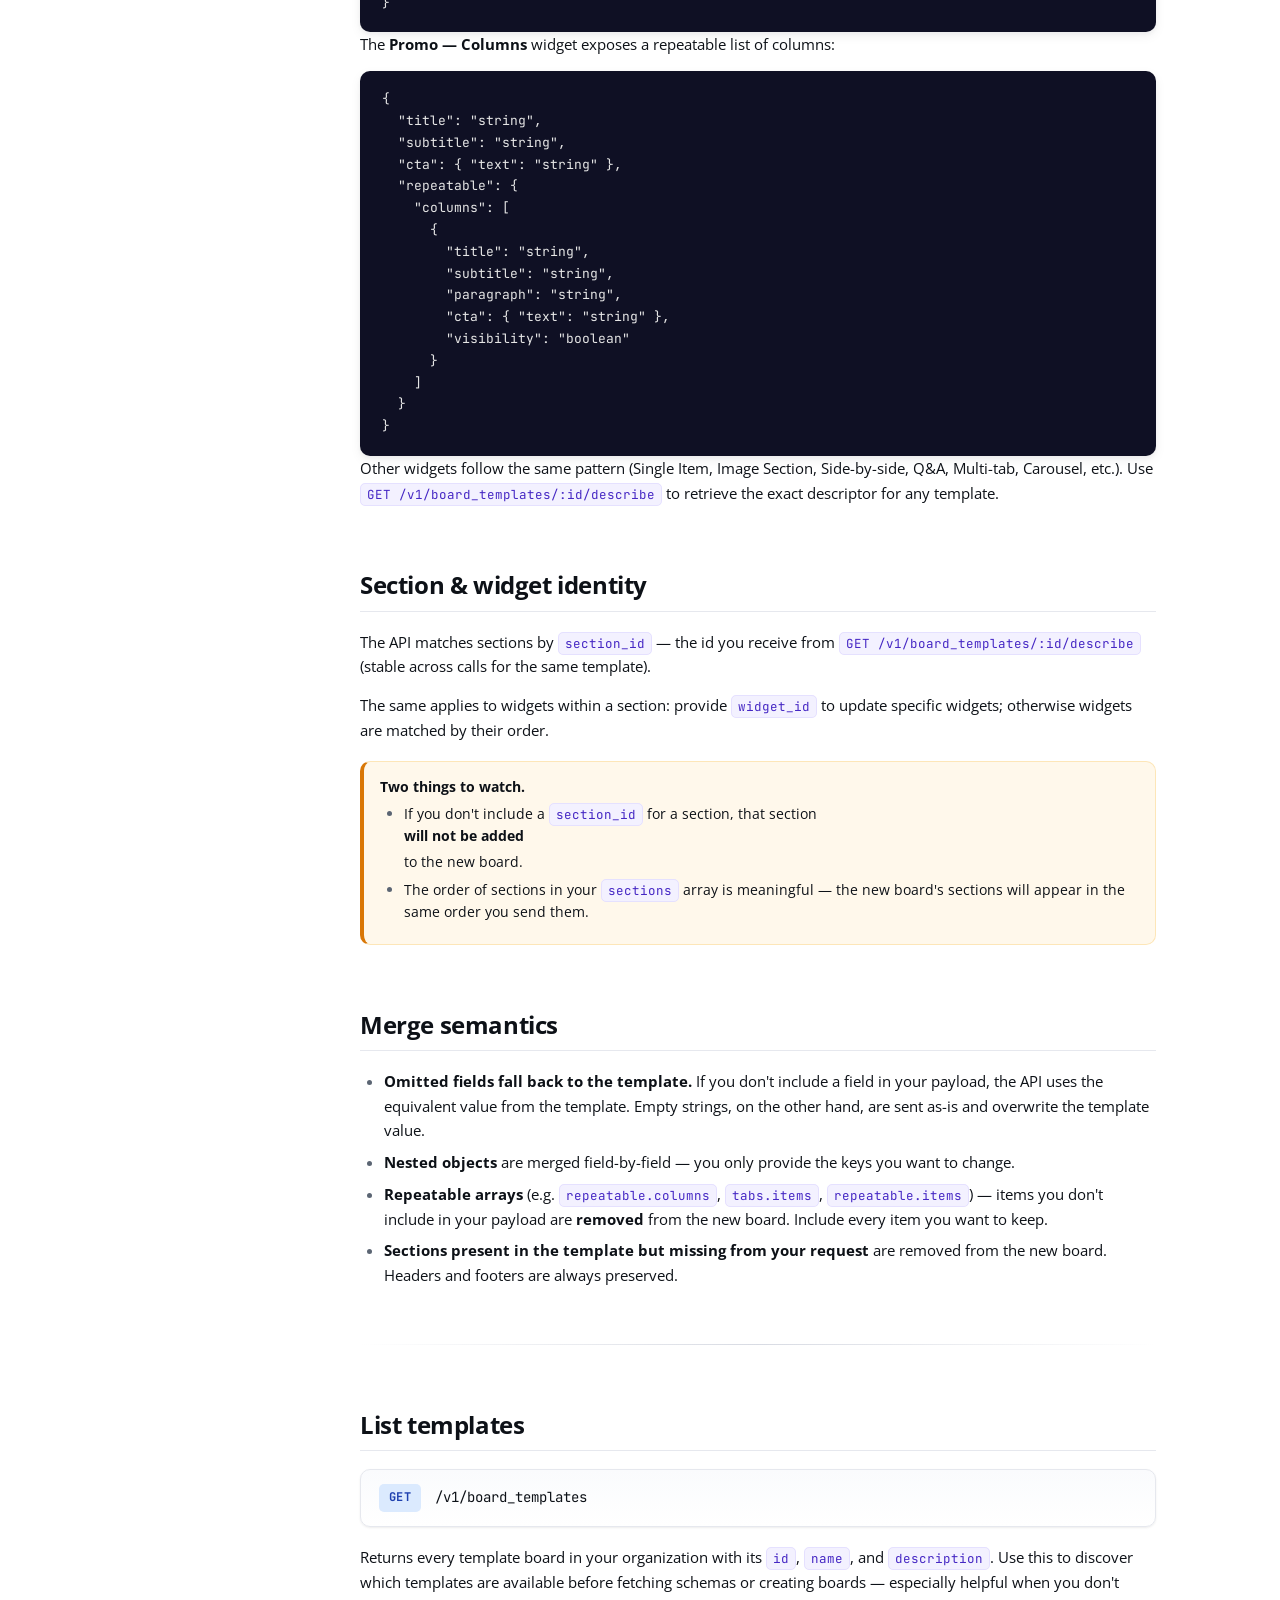
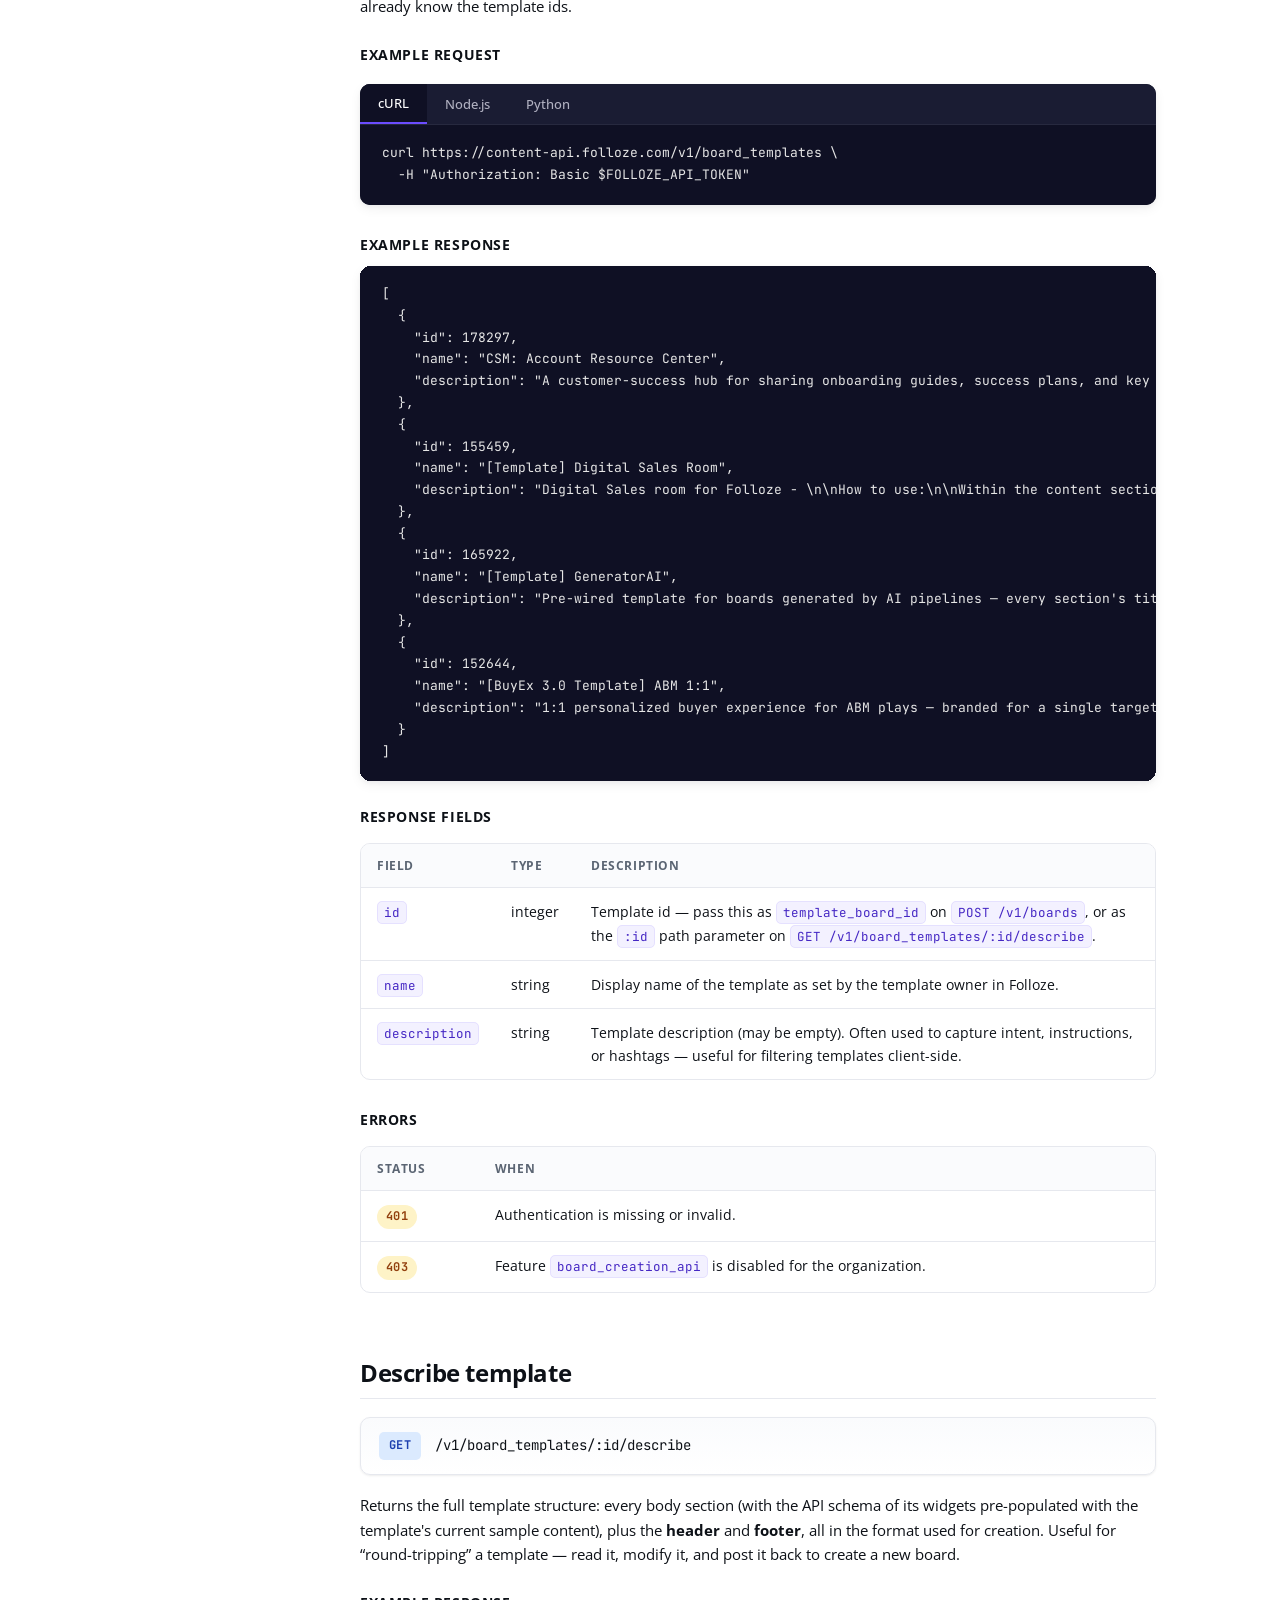
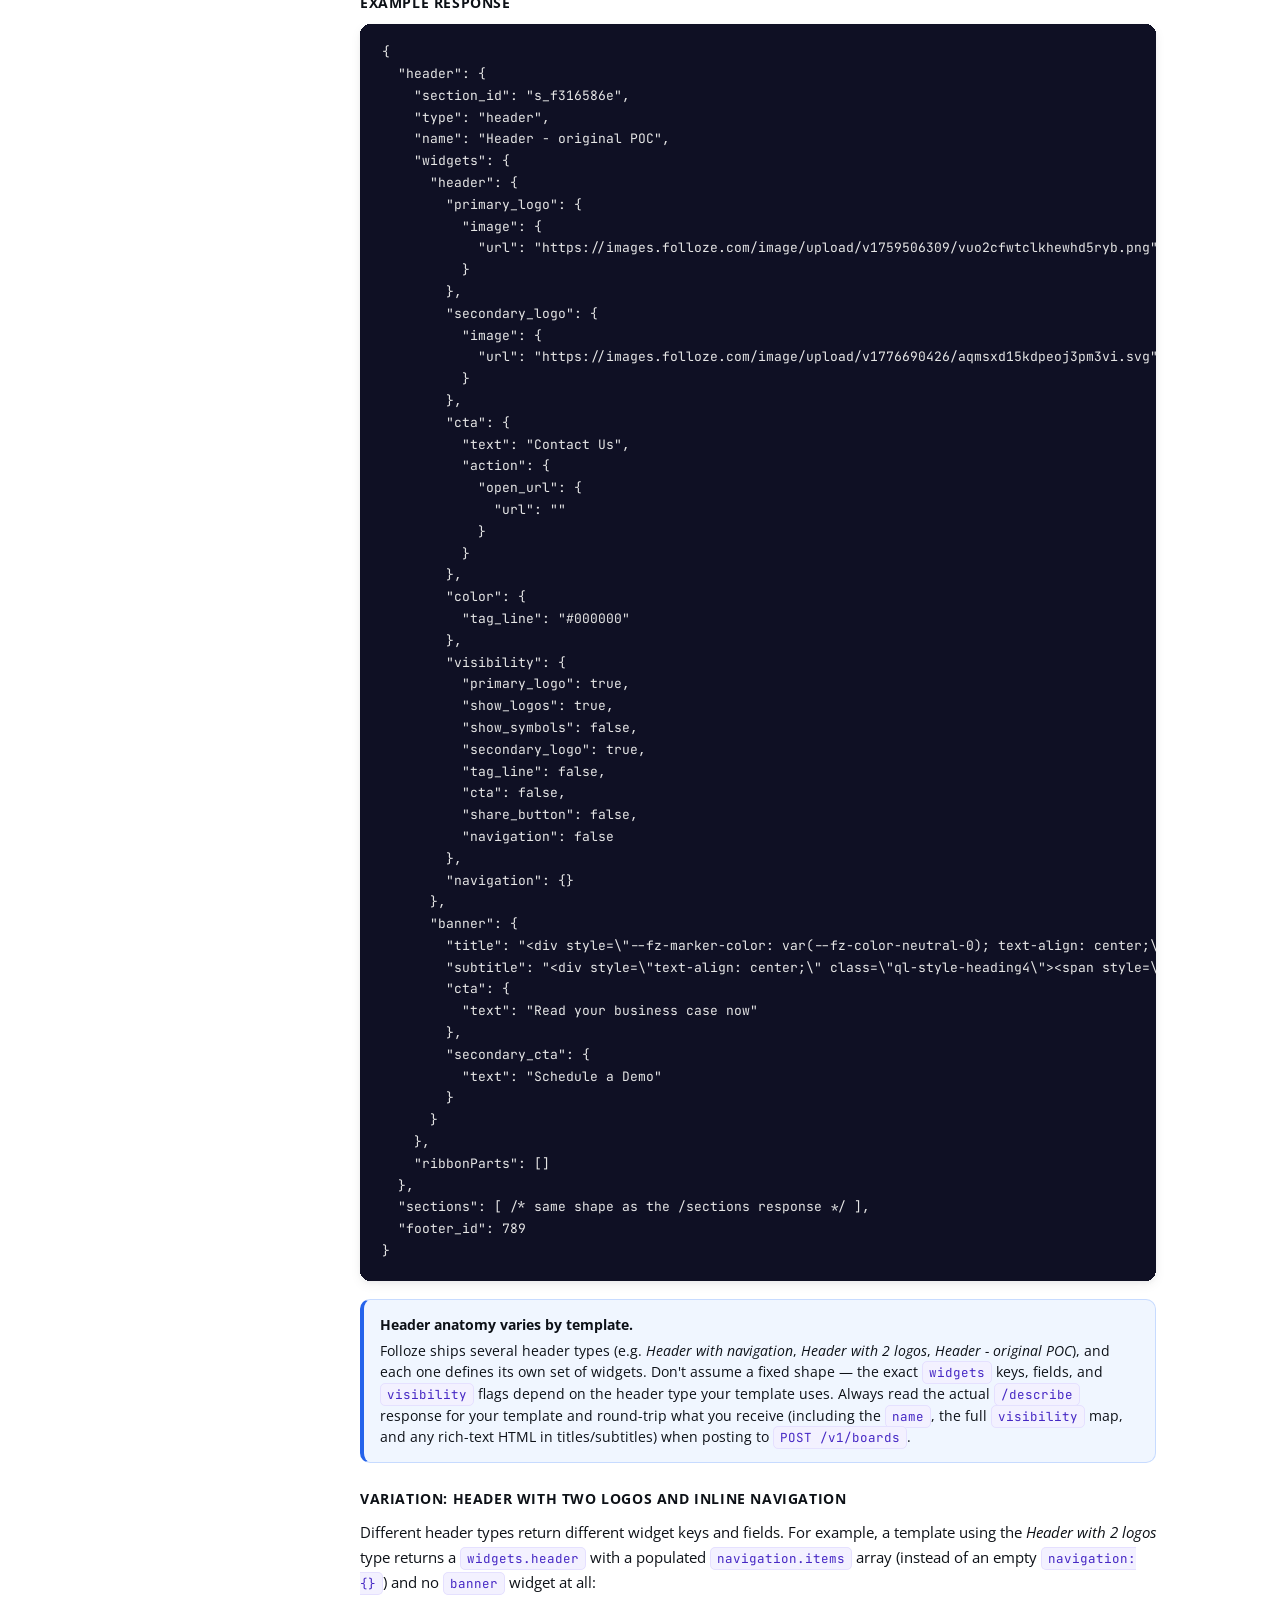
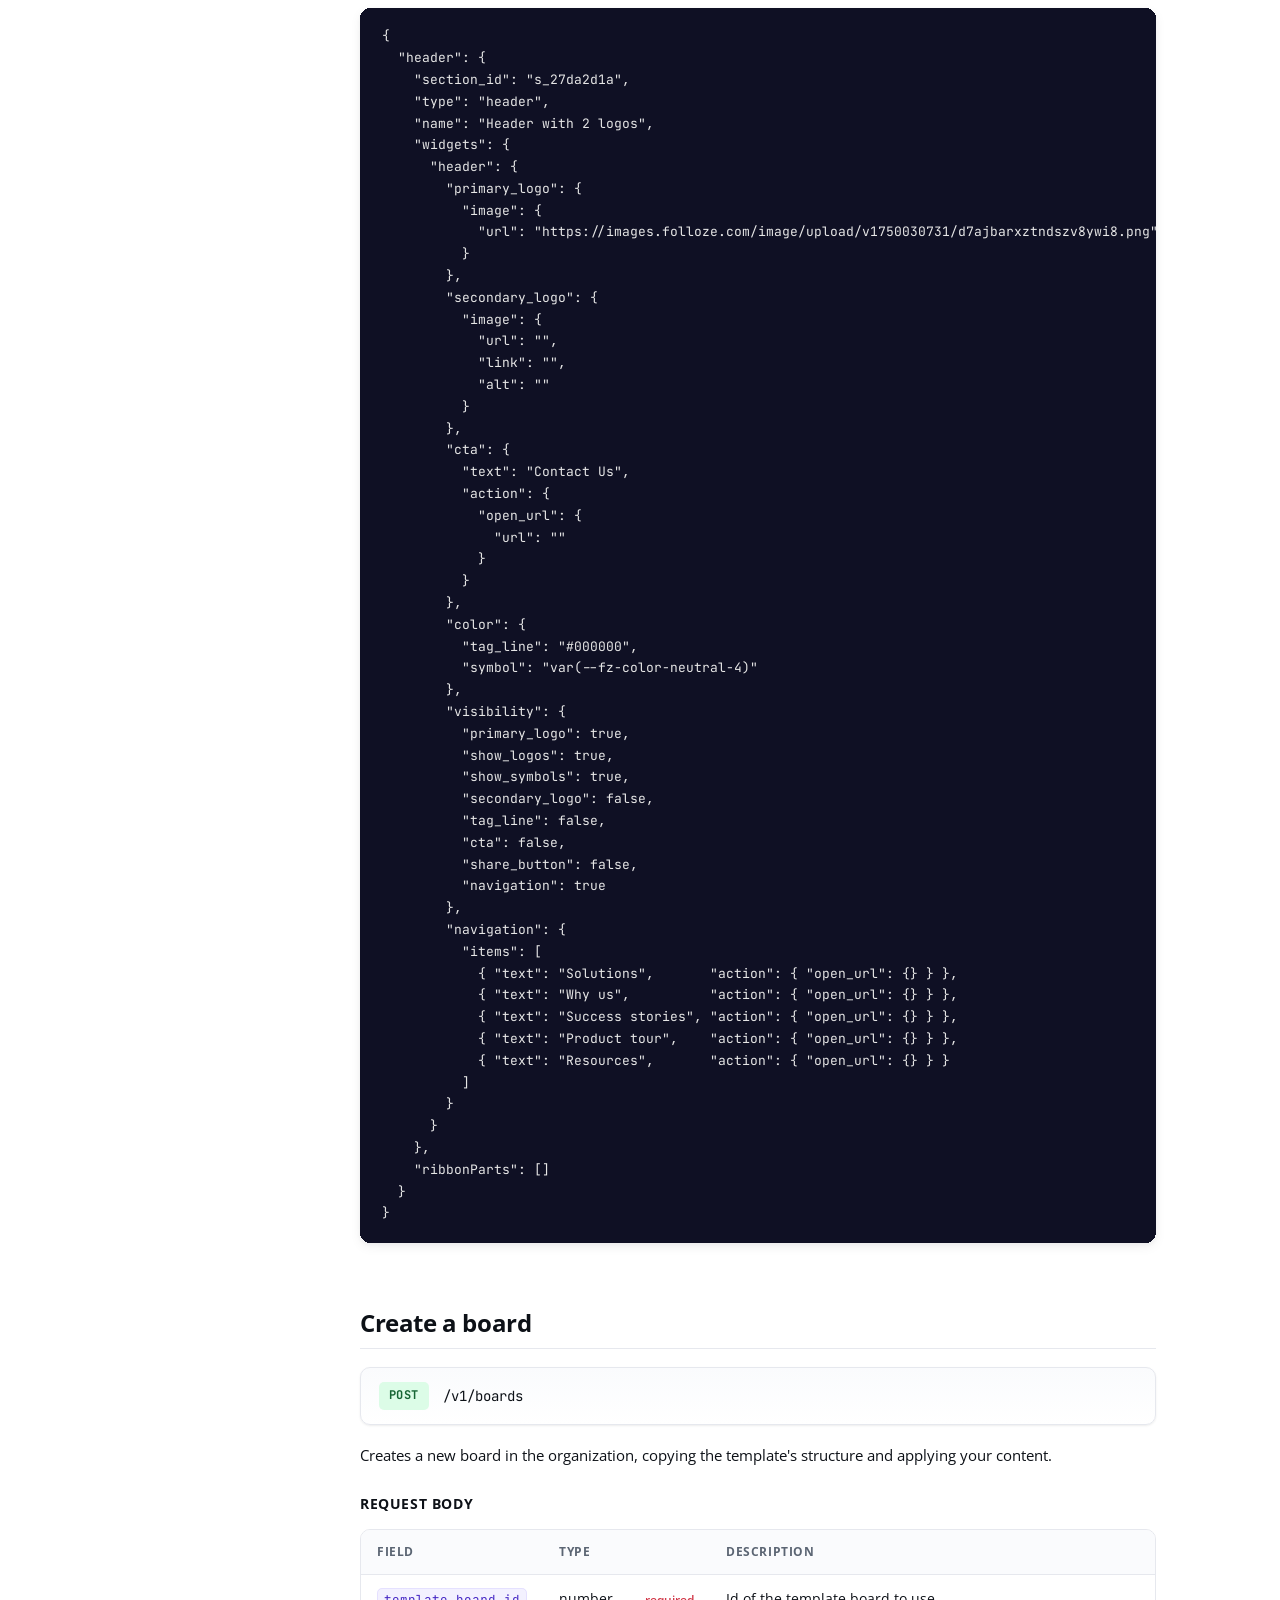
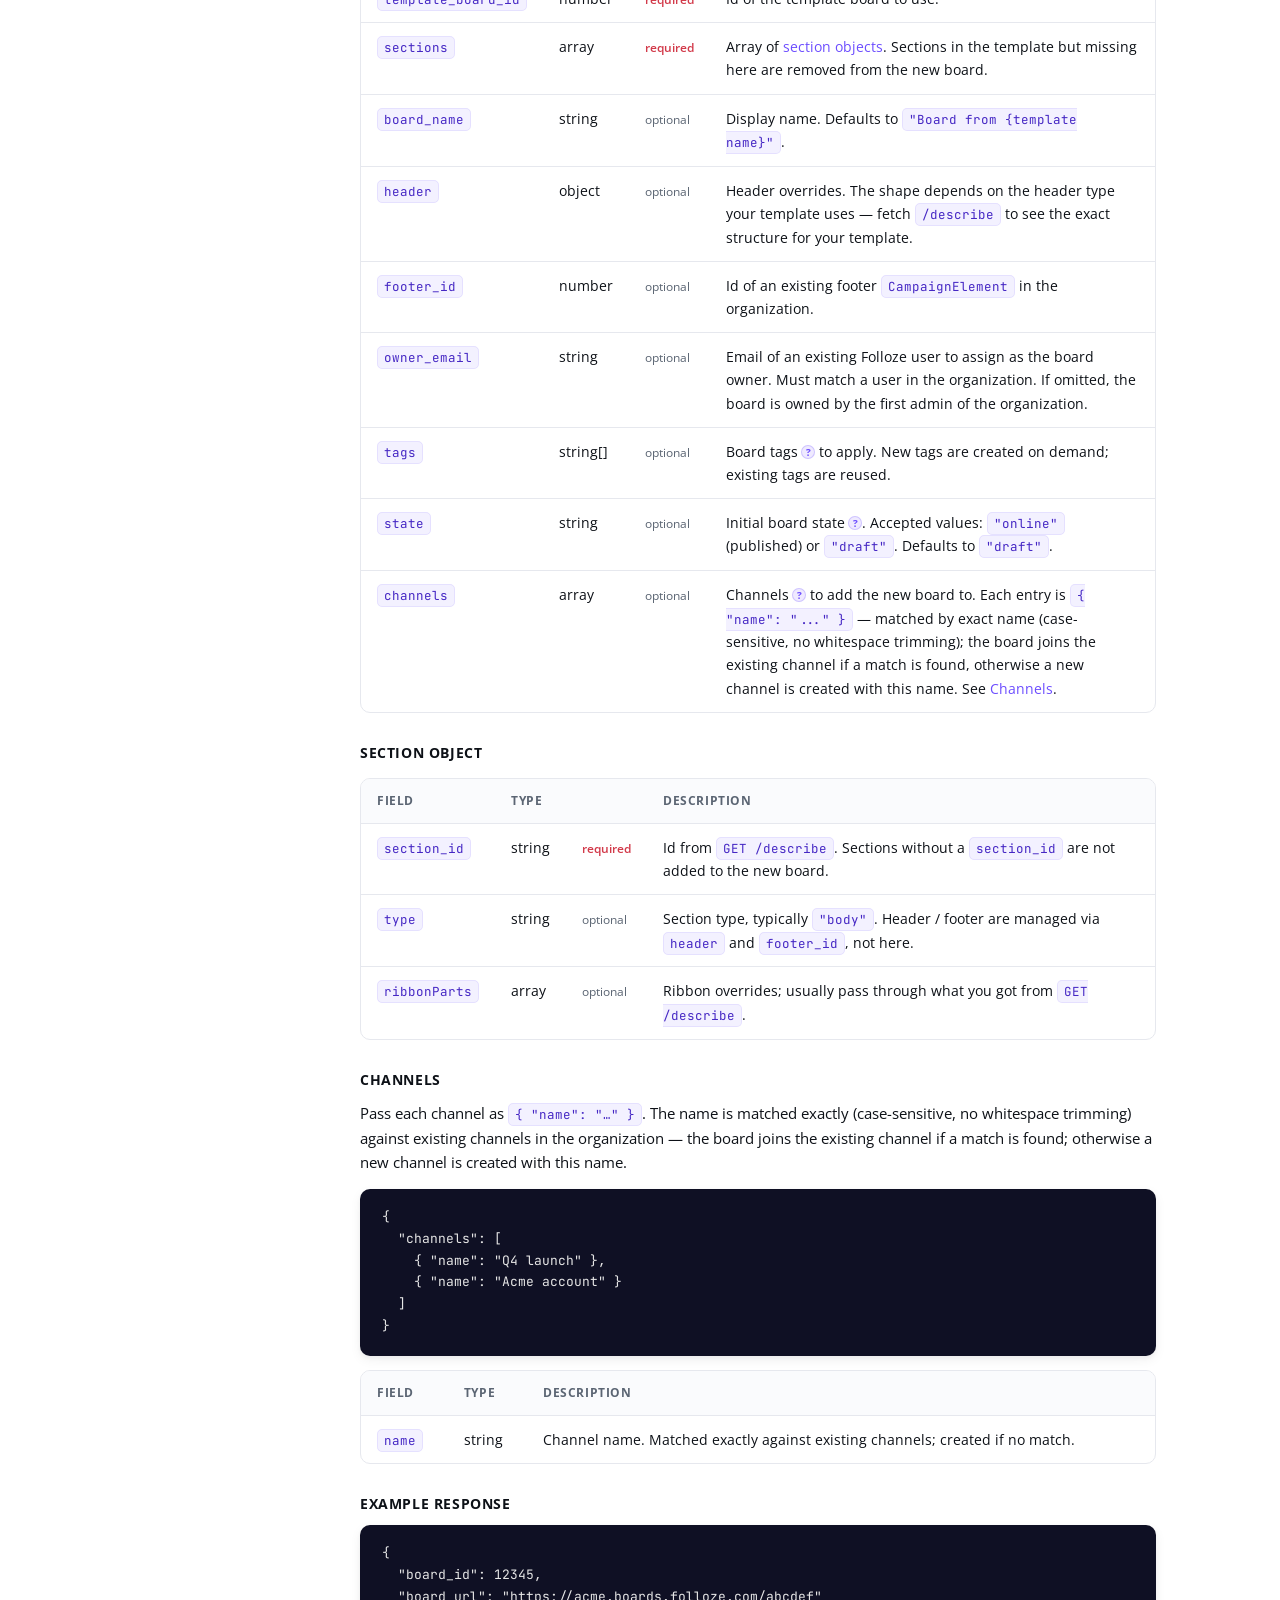
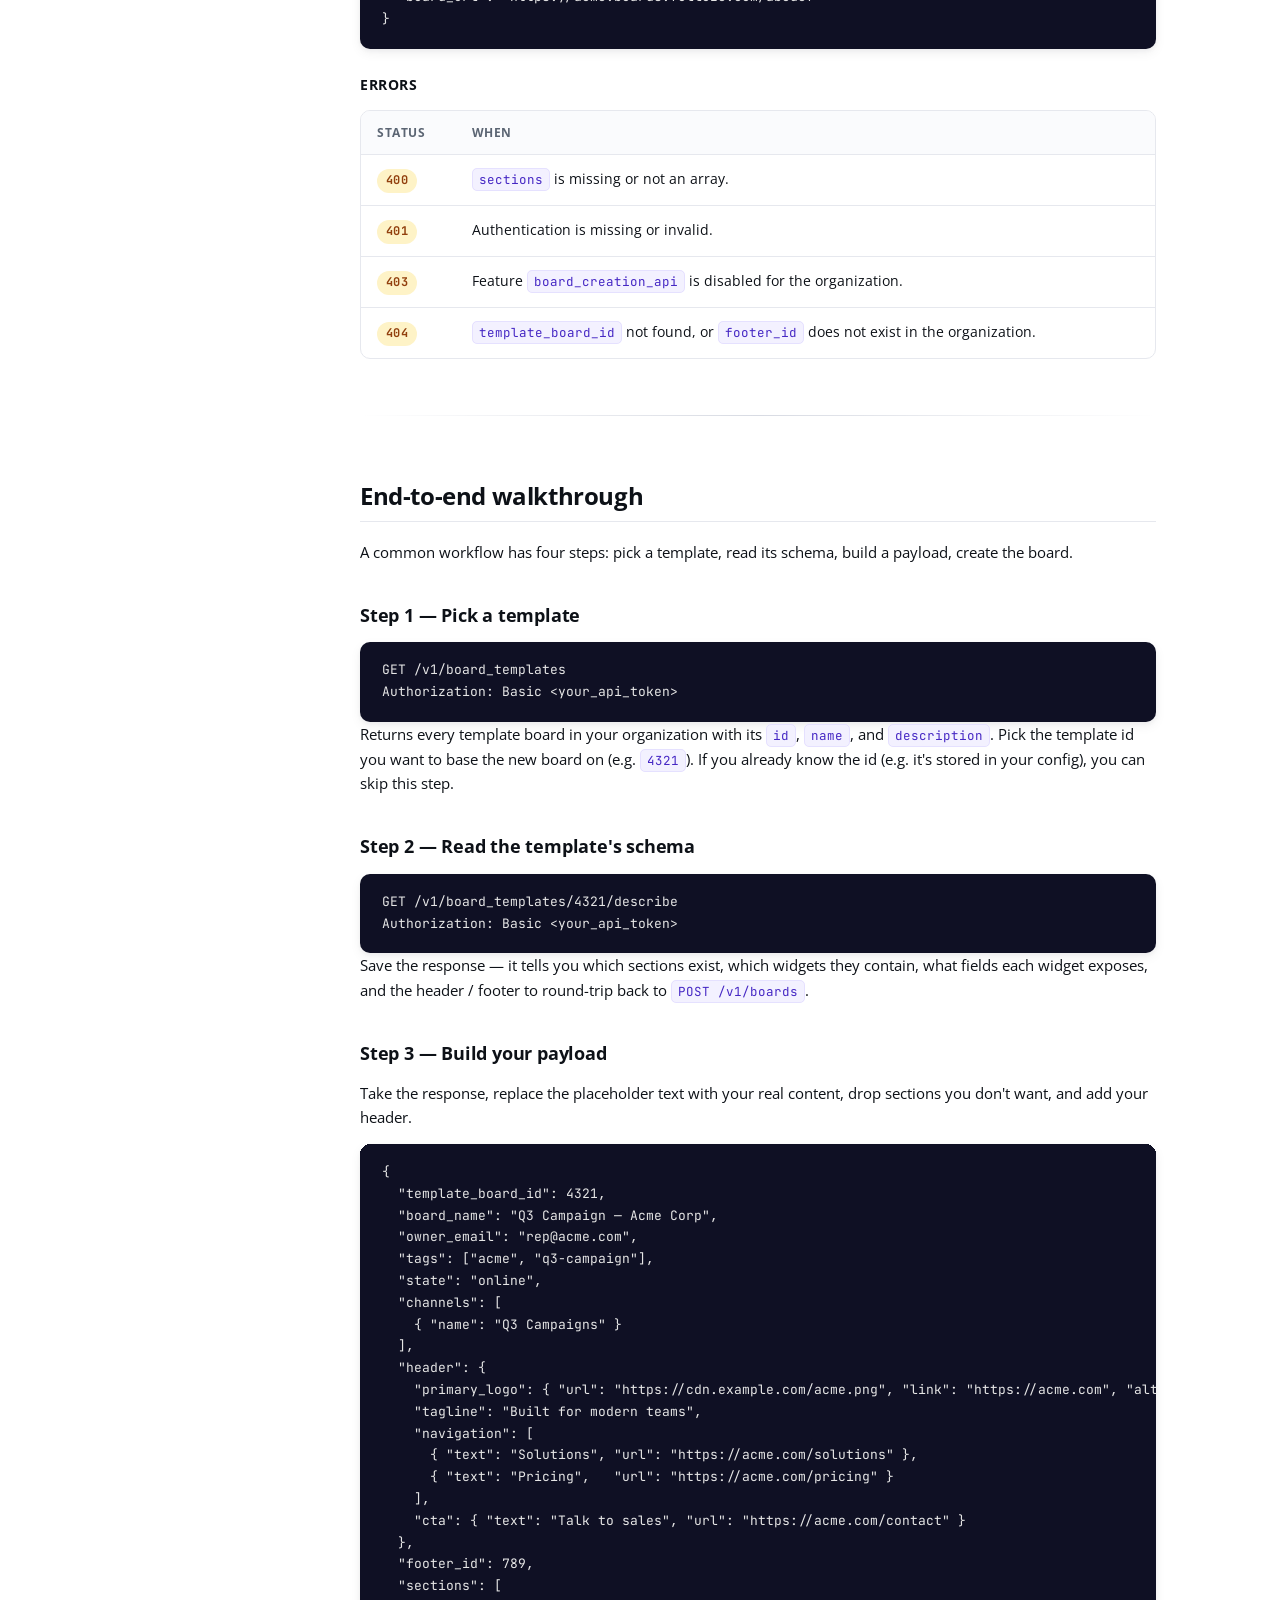
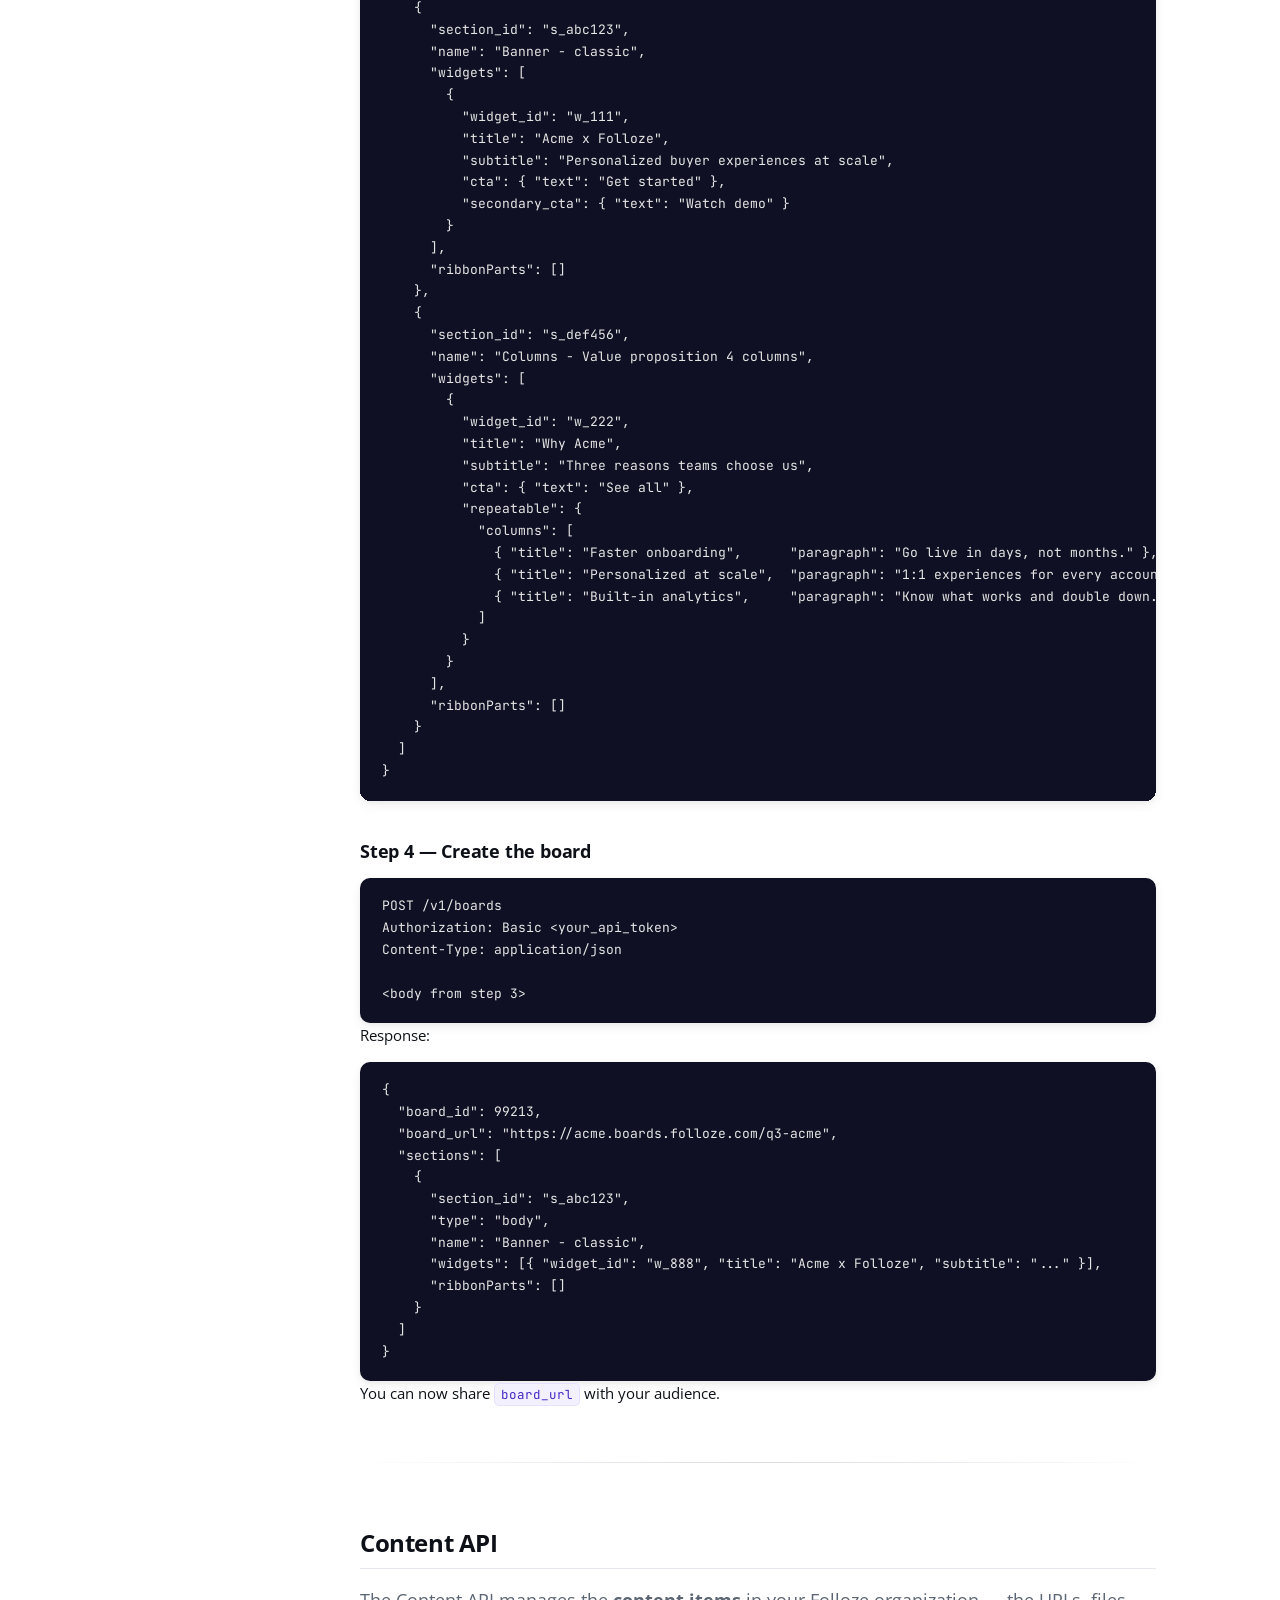
==== commit d65ac609: "Document new POST /v1/boards fields and add Changelog (FLZ-12201) - Request body: add owner_email, t" ====
--- a/index.html
+++ b/index.html
@@ -622,6 +622,9 @@
 
       <h4>New to Folloze?</h4>
       <a href="#glossary">Folloze 101 &mdash; Key concepts</a>
+
+      <h4>Reference</h4>
+      <a href="#changelog">Changelog</a>
     </nav>
   </aside>
 
@@ -1011,6 +1014,10 @@
       <tr><td><code>board_name</code></td><td>string</td><td><span class="opt">optional</span></td><td>Display name. Defaults to <code>"Board from {template name}"</code>.</td></tr>
       <tr><td><code>header</code></td><td>object</td><td><span class="opt">optional</span></td><td>Header overrides. The shape depends on the header type your template uses &mdash; fetch <a href="#get-describe"><code>/describe</code></a> to see the exact structure for your template.</td></tr>
       <tr><td><code>footer_id</code></td><td>number</td><td><span class="opt">optional</span></td><td>Id of an existing footer <code>CampaignElement</code> in the organization.</td></tr>
+      <tr><td><code>owner_email</code></td><td>string</td><td><span class="opt">optional</span></td><td>Email of an existing Folloze user to assign as the board owner. Must match a user in the organization. If omitted, the board is owned by the first admin of the organization.</td></tr>
+      <tr><td><code>tags</code></td><td>string[]</td><td><span class="opt">optional</span></td><td>Board tags<button class="term-help" data-term="board-tag" aria-label="What is a board tag?" aria-expanded="false">?</button> to apply. New tags are created on demand; existing tags are reused.</td></tr>
+      <tr><td><code>state</code></td><td>string</td><td><span class="opt">optional</span></td><td>Initial board state<button class="term-help" data-term="board-state" aria-label="What is a board state?" aria-expanded="false">?</button>. Accepted values: <code>"online"</code> (published) or <code>"draft"</code>. Defaults to <code>"draft"</code>.</td></tr>
+      <tr><td><code>channels</code></td><td>array</td><td><span class="opt">optional</span></td><td>Channels<button class="term-help" data-term="channel" aria-label="What is a channel?" aria-expanded="false">?</button> to add the new board to. Each entry is <code>{ "name": "..." }</code> &mdash; matched by exact name (case-sensitive, no whitespace trimming); the board joins the existing channel if a match is found, otherwise a new channel is created with this name. See <a href="#board-channels">Channels</a>.</td></tr>
     </tbody>
   </table>
 
@@ -1021,6 +1028,21 @@
       <tr><td><code>section_id</code></td><td>string</td><td><span class="req">required</span></td><td>Id from <a href="#get-describe"><code>GET /describe</code></a>. Sections without a <code>section_id</code> are not added to the new board.</td></tr>
       <tr><td><code>type</code></td><td>string</td><td><span class="opt">optional</span></td><td>Section type, typically <code>"body"</code>. Header / footer are managed via <code>header</code> and <code>footer_id</code>, not here.</td></tr>
       <tr><td><code>ribbonParts</code></td><td>array</td><td><span class="opt">optional</span></td><td>Ribbon overrides; usually pass through what you got from <a href="#get-describe"><code>GET /describe</code></a>.</td></tr>
+    </tbody>
+  </table>
+
+  <h4 id="board-channels">Channels</h4>
+  <p>Pass each channel as <code>{ "name": "&hellip;" }</code>. The name is matched exactly (case-sensitive, no whitespace trimming) against existing channels in the organization &mdash; the board joins the existing channel if a match is found; otherwise a new channel is created with this name.</p>
+  <pre><code>{
+  "channels": [
+    { "name": "Q4 launch" },
+    { "name": "Acme account" }
+  ]
+}</code></pre>
+  <table>
+    <thead><tr><th>Field</th><th>Type</th><th>Description</th></tr></thead>
+    <tbody>
+      <tr><td><code>name</code></td><td>string</td><td>Channel name. Matched exactly against existing channels; created if no match.</td></tr>
     </tbody>
   </table>
 
@@ -1061,6 +1083,12 @@
   <pre><code>{
   "template_board_id": 4321,
   "board_name": "Q3 Campaign — Acme Corp",
+  "owner_email": "rep@acme.com",
+  "tags": ["acme", "q3-campaign"],
+  "state": "online",
+  "channels": [
+    { "name": "Q3 Campaigns" }
+  ],
   "header": {
     "primary_logo": { "url": "https://cdn.example.com/acme.png", "link": "https://acme.com", "alt": "Acme" },
     "tagline": "Built for modern teams",
@@ -1426,6 +1454,18 @@
         <td><strong>Footer</strong></td>
         <td>The bottom area of a board (links, legal, social). Footers are reusable across boards in your organization; you reference one by id when creating a board. <a href="https://help.folloze.com/s/article/Setting-Up-a-Board-s-Header-Footer" target="_blank" rel="noopener">Help&nbsp;Center &rarr;</a></td>
       </tr>
+      <tr>
+        <td><strong>Board tag</strong></td>
+        <td>A free-form label applied to a board (distinct from content-item tags). Used to organize, filter, and report on boards inside Folloze. Pass <code>tags: ["..."]</code> on <a href="#post-boards"><code>POST /v1/boards</code></a> &mdash; new tags are created on demand; existing ones are reused. <a href="https://help.folloze.com/s/article/Editing-a-Board" target="_blank" rel="noopener">Help&nbsp;Center &rarr;</a></td>
+      </tr>
+      <tr>
+        <td><strong>Channel</strong></td>
+        <td>A grouping of boards used for navigation, sharing, and audience targeting inside Folloze. One board can belong to many channels. On <a href="#post-boards"><code>POST /v1/boards</code></a> reference channels by <code>name</code> &mdash; matched exactly (case-sensitive, no trim); created if no match exists. <a href="https://help.folloze.com/s/article/Managing-Channels-of-Related-Boards" target="_blank" rel="noopener">Help&nbsp;Center &rarr;</a></td>
+      </tr>
+      <tr>
+        <td><strong>Board state</strong></td>
+        <td>Publish state of a board. <code>"online"</code> means the board is published and reachable at its URL; <code>"draft"</code> means it's saved but not yet published. New boards default to <code>"draft"</code> &mdash; pass <code>state: "online"</code> on <a href="#post-boards"><code>POST /v1/boards</code></a> to publish immediately. <a href="https://help.folloze.com/s/article/Publishing-a-Board" target="_blank" rel="noopener">Help&nbsp;Center &rarr;</a></td>
+      </tr>
     </tbody>
   </table>
 
@@ -1484,6 +1524,32 @@
     <li>Optionally add or update <strong>content items</strong> in your library, then place them on the new board as <strong>board items</strong> with per-board titles, thumbnails, and categories.</li>
     <li>Share the board URL with your buyer.</li>
   </ol>
+
+  <hr/>
+
+  <h1 id="changelog">Changelog</h1>
+  <p class="lede">Audit log of changes to the public APIs. Newest first.</p>
+
+  <table>
+    <thead>
+      <tr><th style="width:120px;">Date</th><th style="width:140px;">Area</th><th>Change</th></tr>
+    </thead>
+    <tbody>
+      <tr>
+        <td>2026-05-11</td>
+        <td>Board Creation API</td>
+        <td>
+          <strong>Added four optional fields to <a href="#post-boards"><code>POST /v1/boards</code></a></strong>:
+          <ul>
+            <li><code>owner_email</code> &mdash; assign a board owner by email at creation. Defaults to the first admin of the organization.</li>
+            <li><code>tags</code> &mdash; apply board tags<button class="term-help" data-term="board-tag" aria-label="What is a board tag?" aria-expanded="false">?</button> on creation.</li>
+            <li><code>state</code> &mdash; <code>"online"</code> publishes immediately; <code>"draft"</code> creates as draft (default).</li>
+            <li><code>channels</code> &mdash; attach the new board to one or more channels<button class="term-help" data-term="channel" aria-label="What is a channel?" aria-expanded="false">?</button> by <code>id</code> or <code>name</code>.</li>
+          </ul>
+        </td>
+      </tr>
+    </tbody>
+  </table>
 
   </main>
 </div>
@@ -1602,6 +1668,21 @@
       name: "Tag",
       desc: "A free-form label applied to a content item. Used for search/filter via GET /v1/items?tags[]=… — new tags are created on demand.",
       help: "https://help.folloze.com/s/article/Editing-a-Board"
+    },
+    "board-tag": {
+      name: "Board tag",
+      desc: "A free-form label applied to a board (distinct from content-item tags). Used to organize, filter, and report on boards. Pass tags:[...] on POST /v1/boards — new tags are created on demand.",
+      help: "https://help.folloze.com/s/article/Editing-a-Board"
+    },
+    "channel": {
+      name: "Channel",
+      desc: "A grouping of boards used for navigation, sharing, and audience targeting. Reference by name on POST /v1/boards — matched exactly (case-sensitive, no trim); created if no match.",
+      help: "https://help.folloze.com/s/article/Managing-Channels-of-Related-Boards"
+    },
+    "board-state": {
+      name: "Board state",
+      desc: "Publish state of a board. 'online' = published and reachable; 'draft' = saved but not published. Defaults to 'draft' on POST /v1/boards.",
+      help: "https://help.folloze.com/s/article/Publishing-a-Board"
     }
   };
 
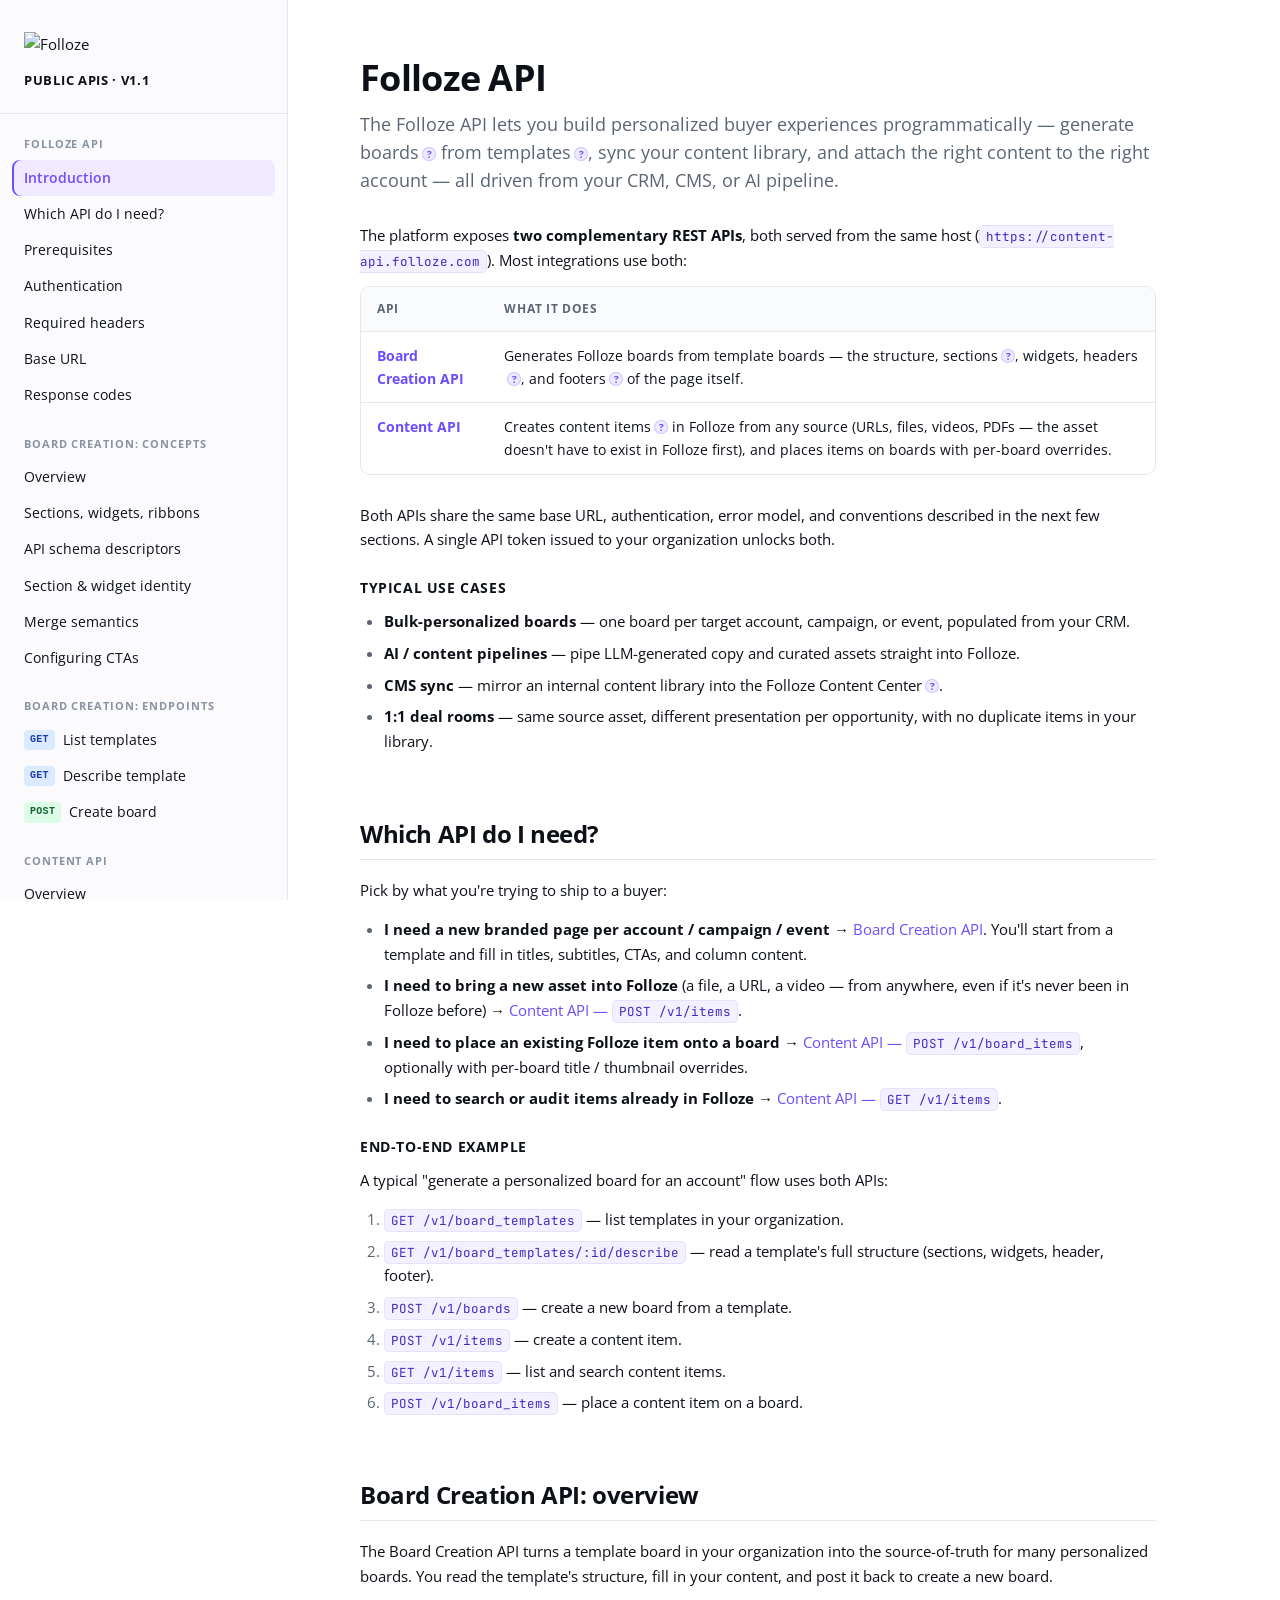
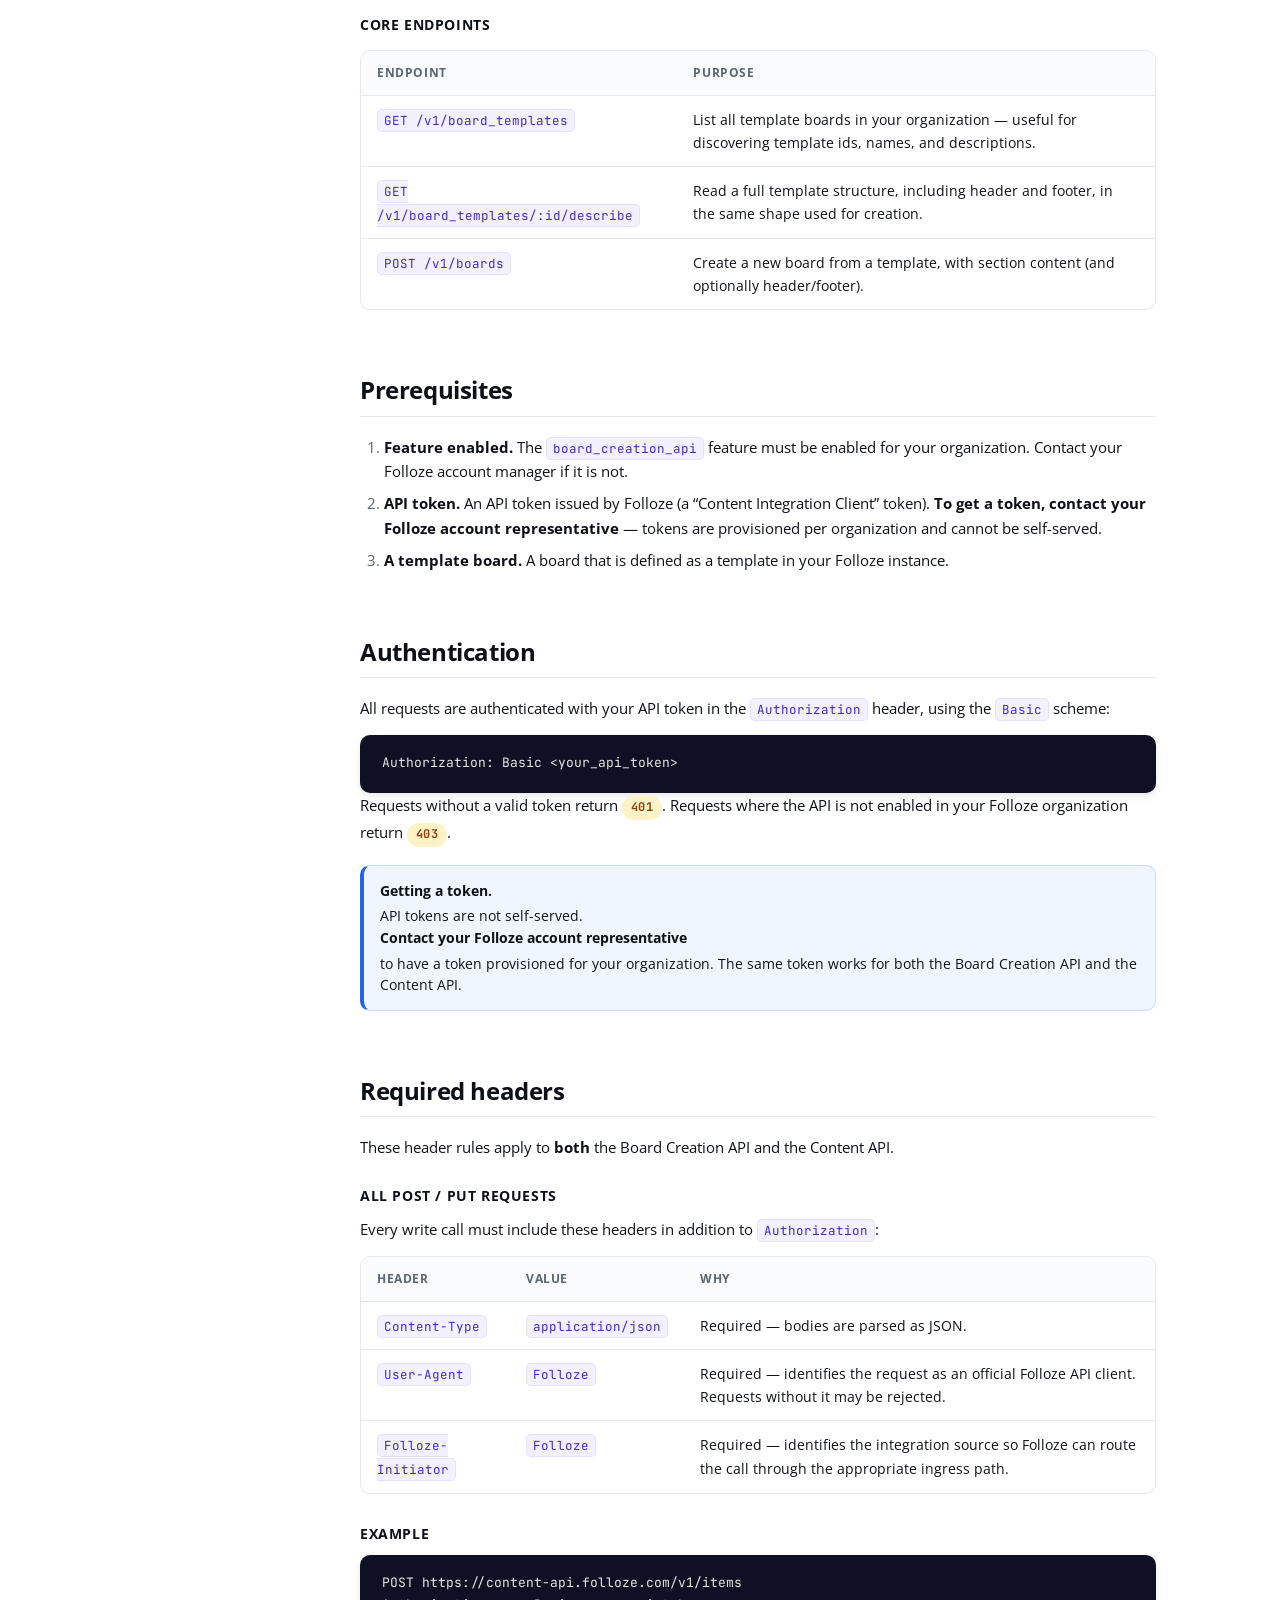
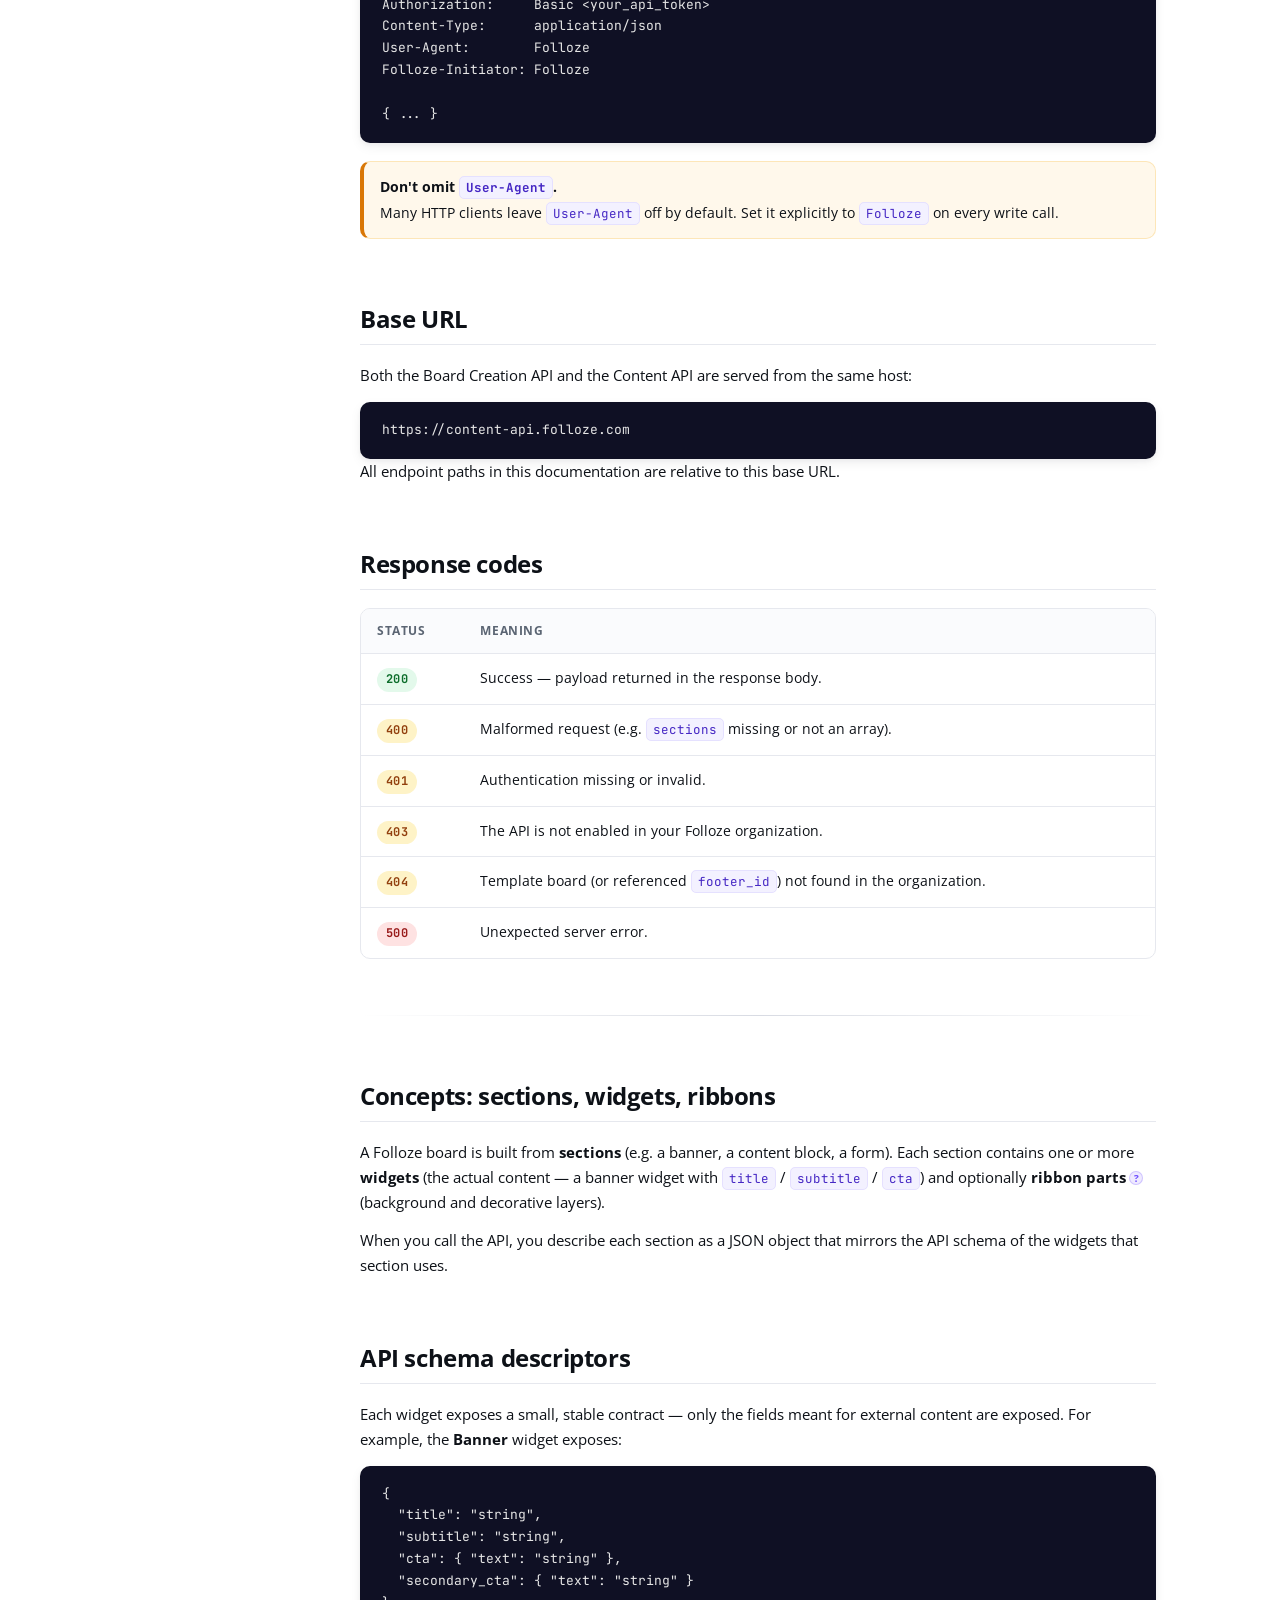
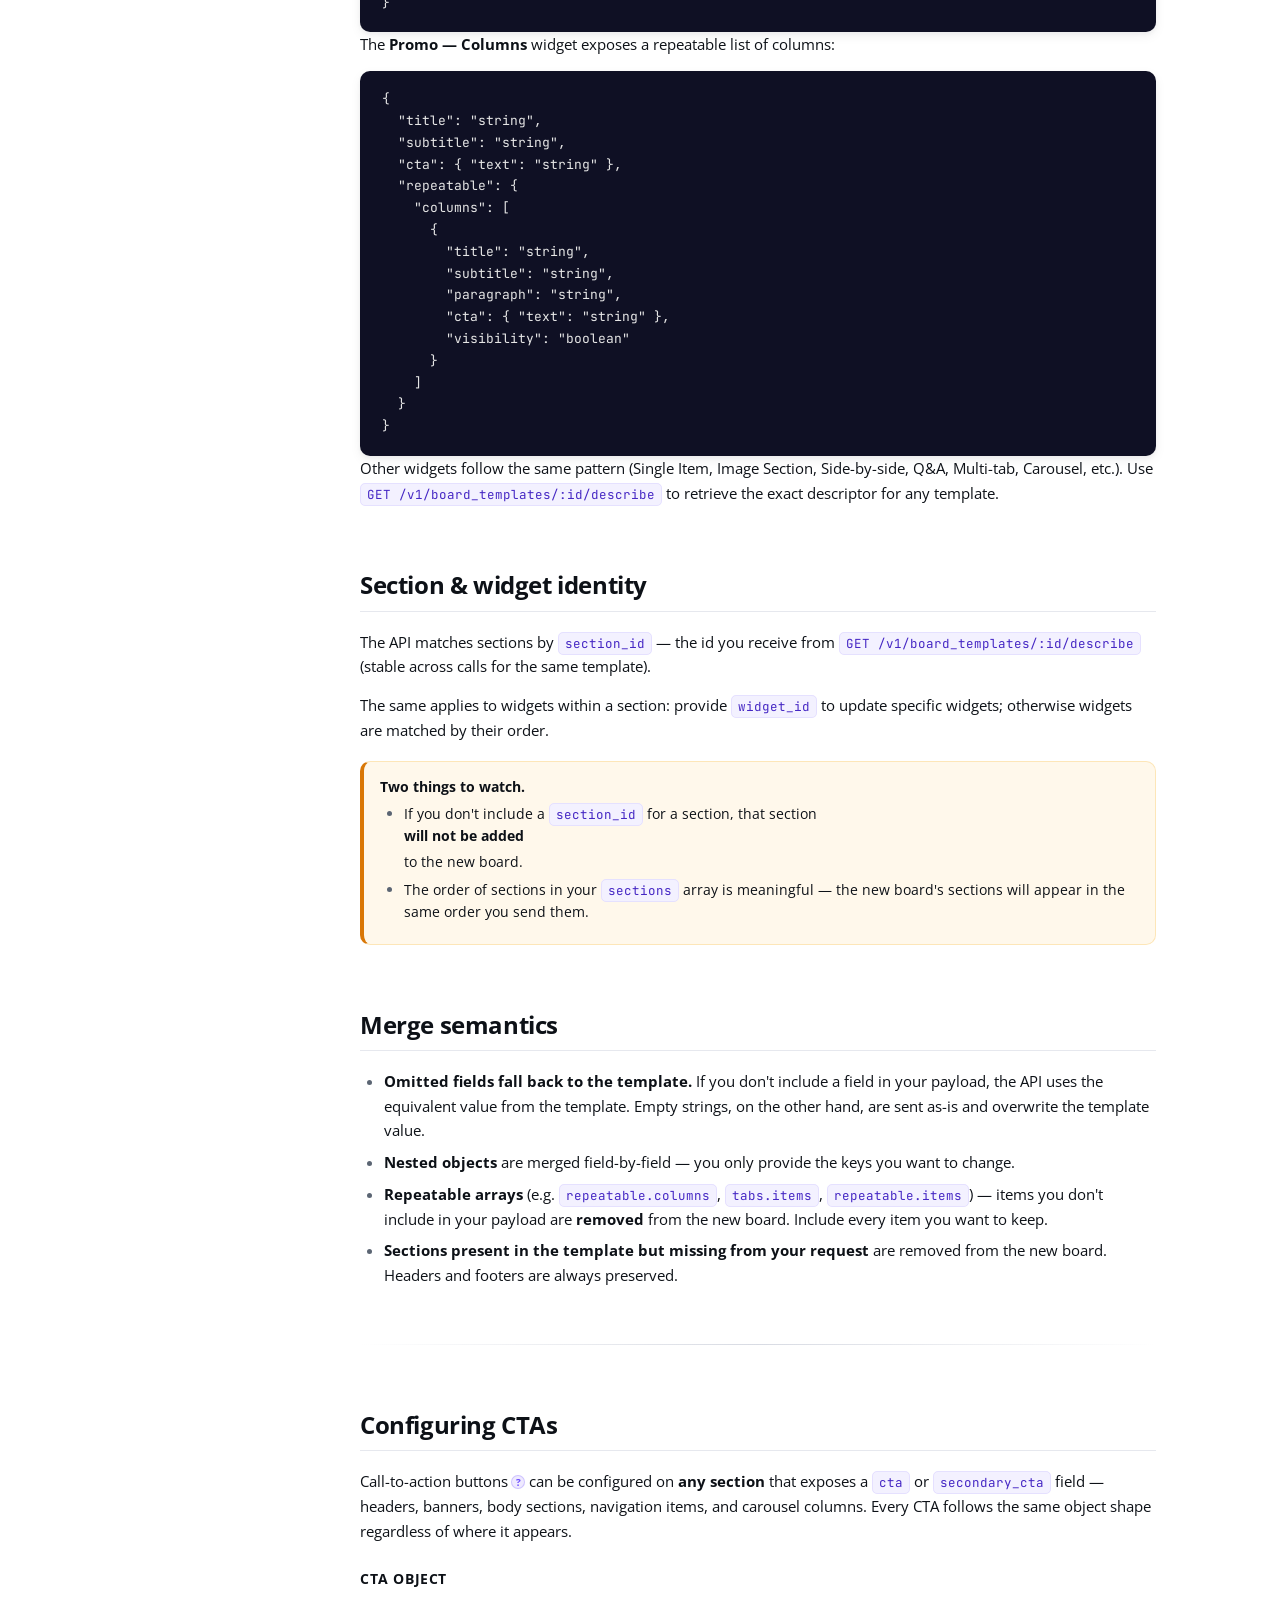
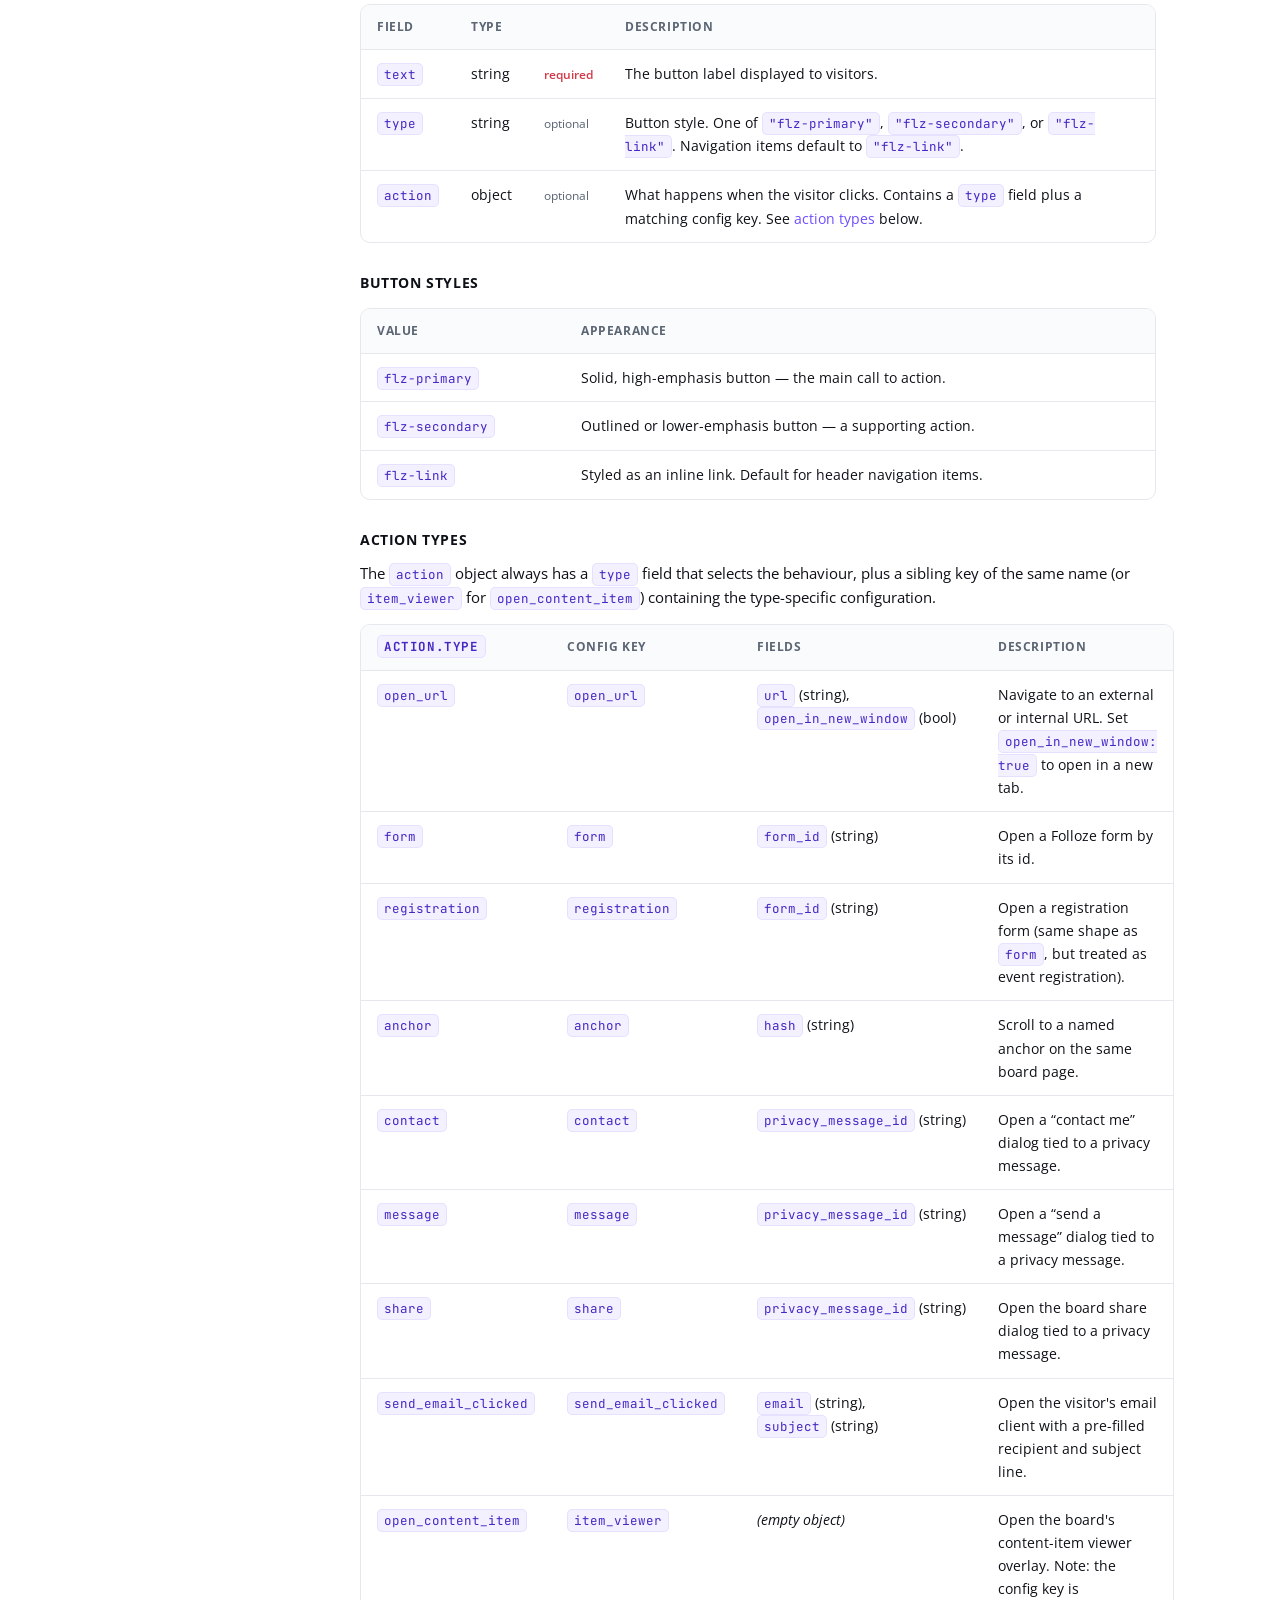
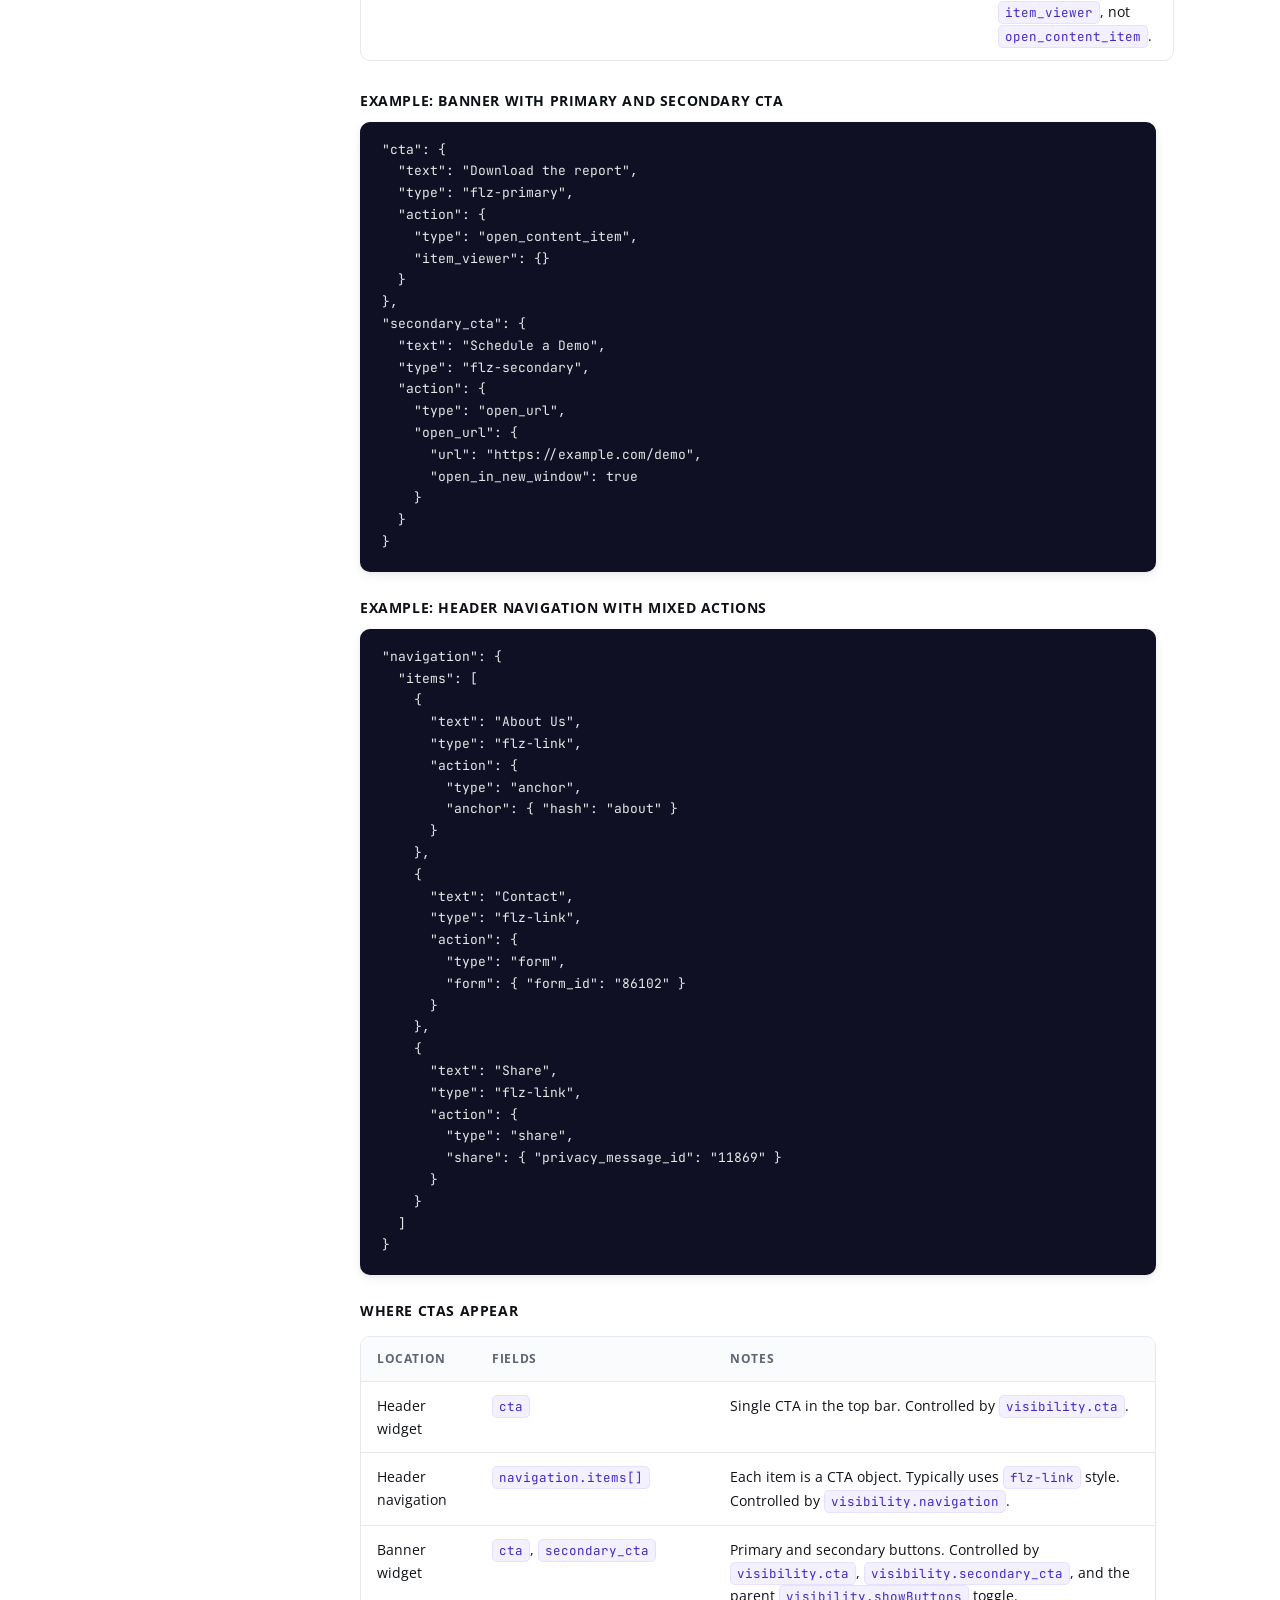
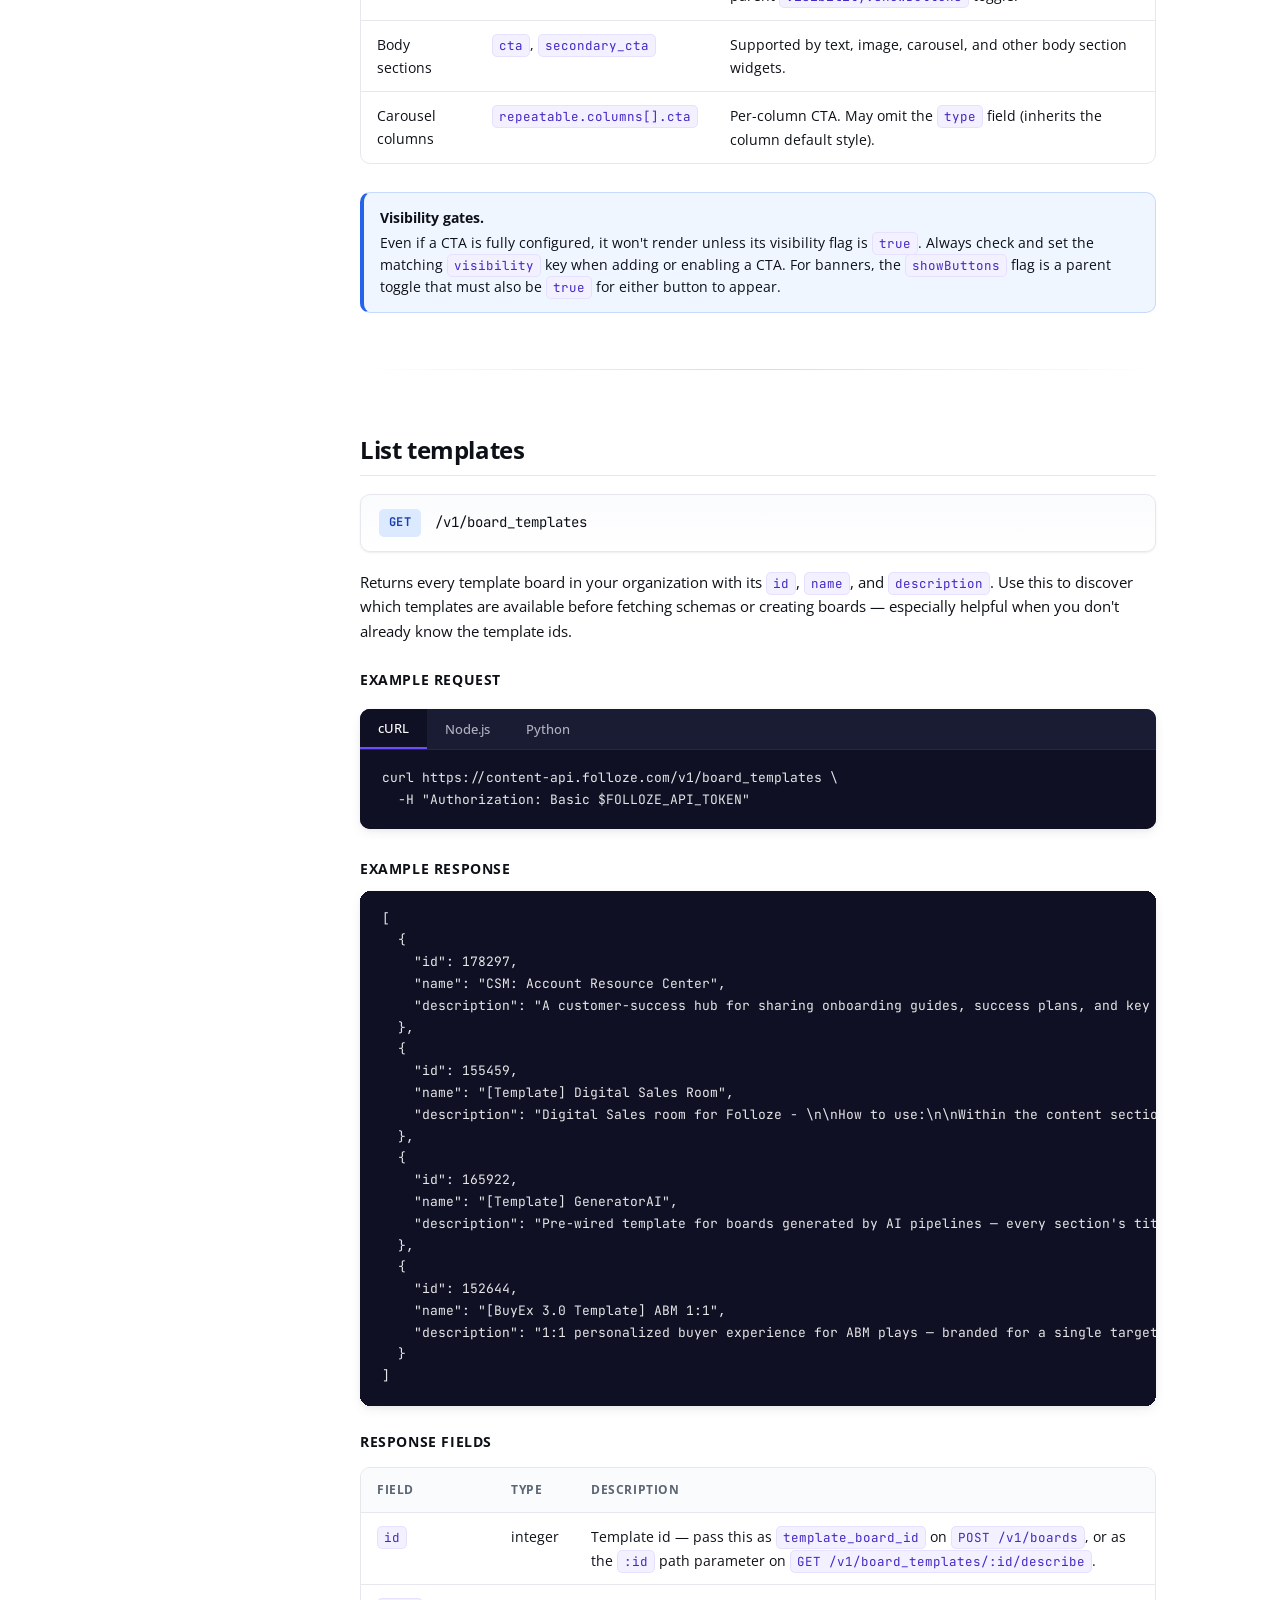
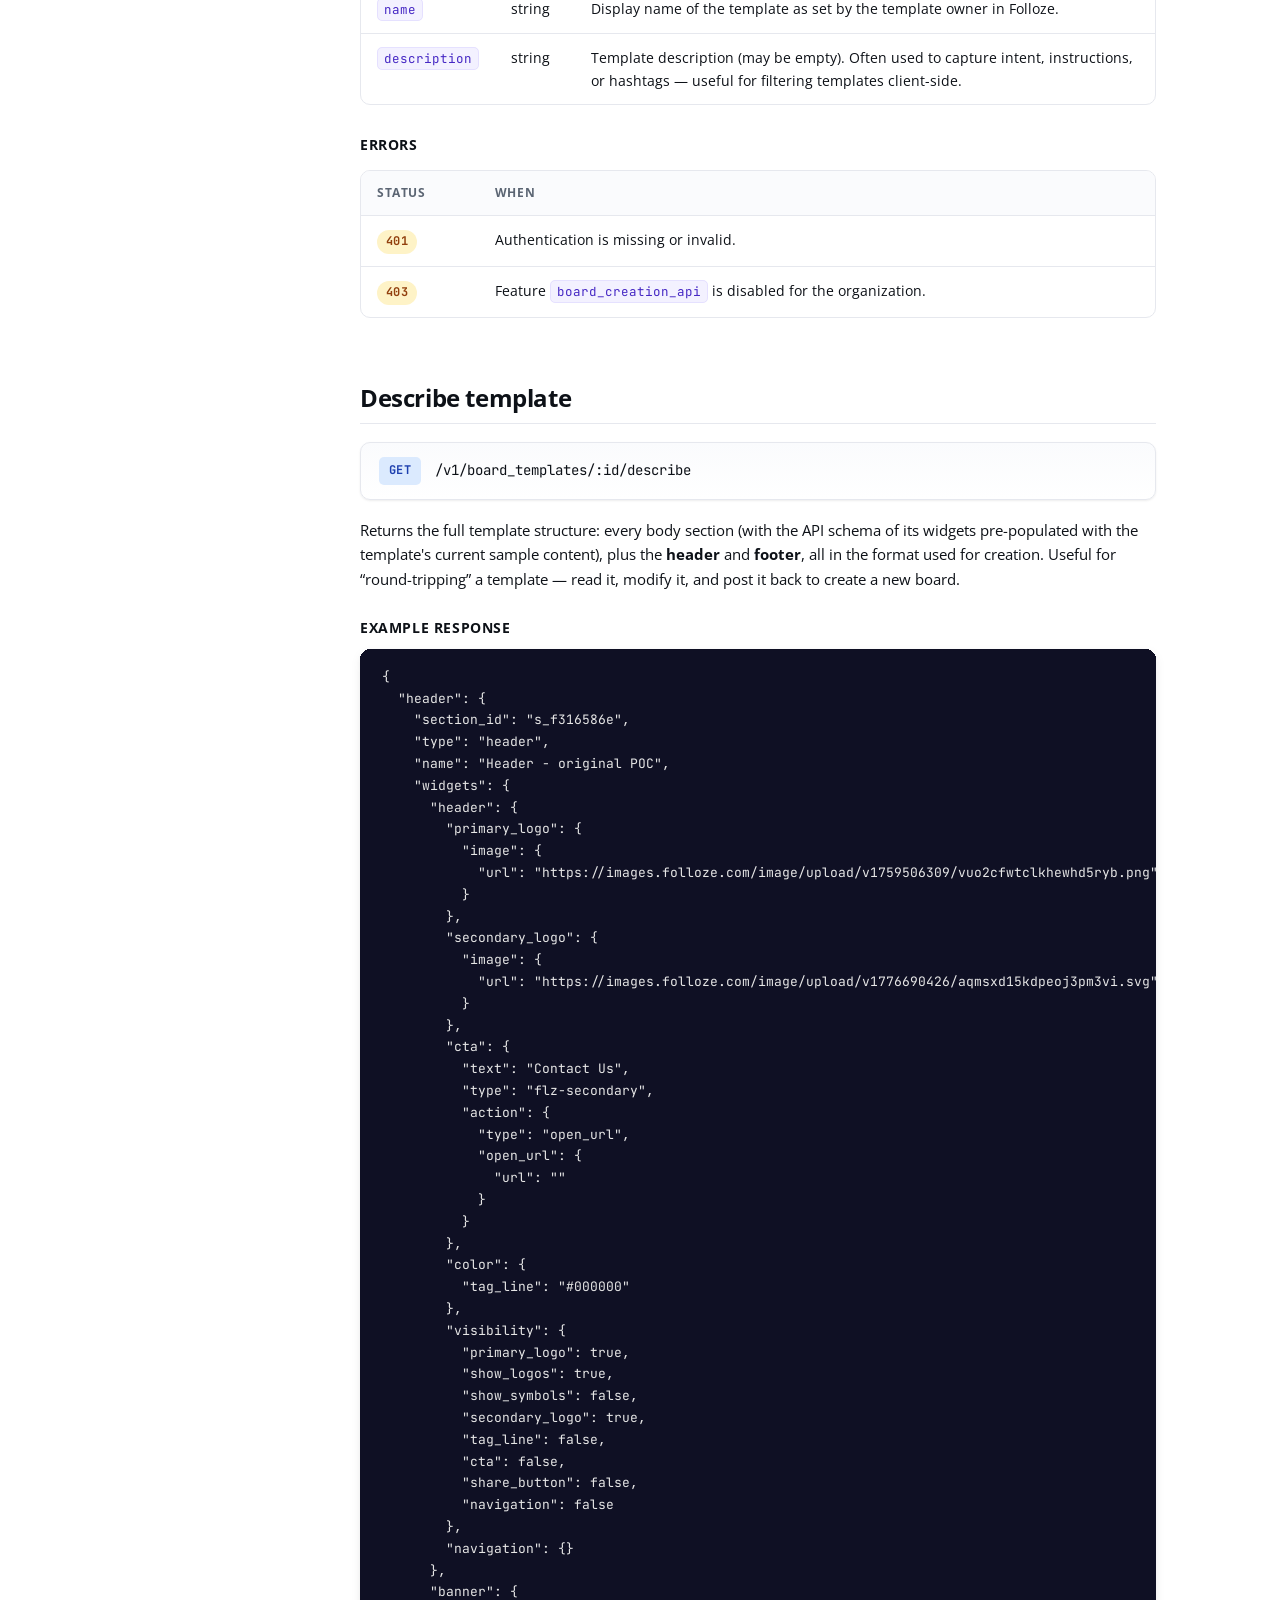
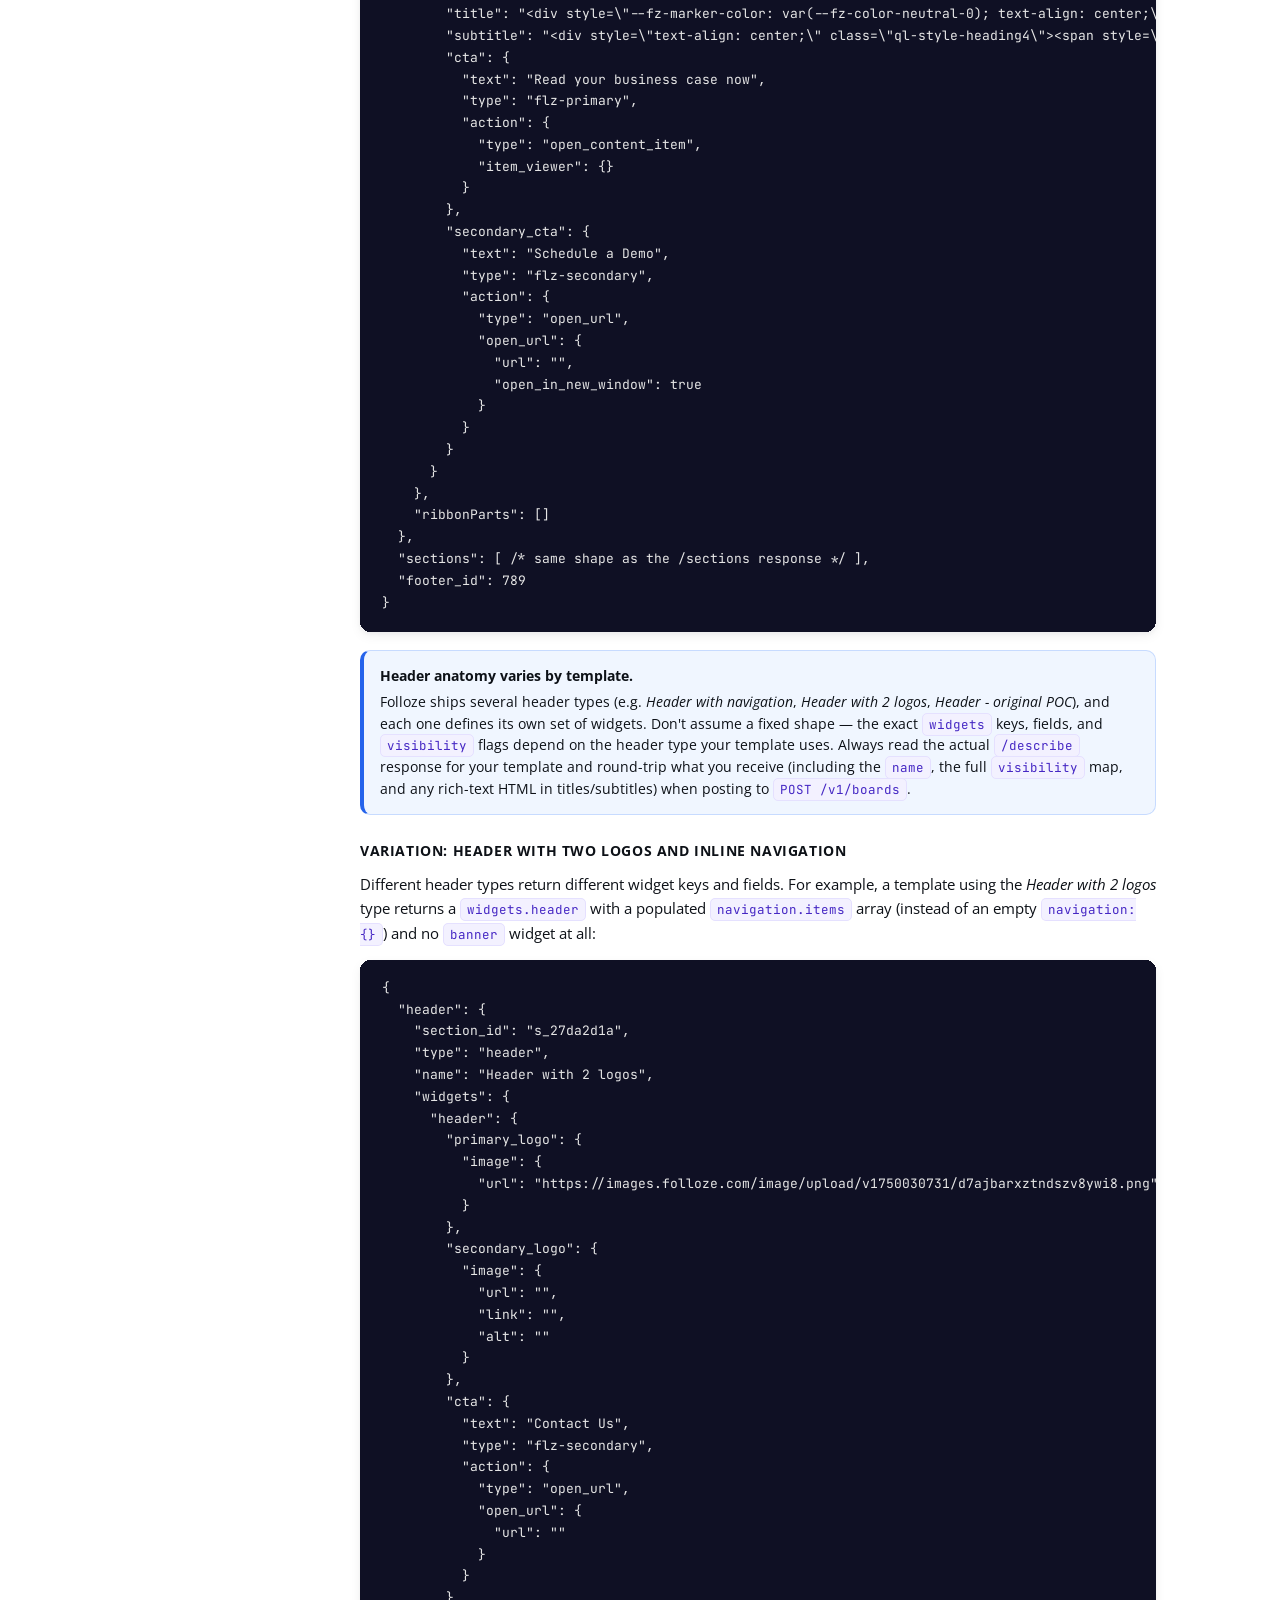
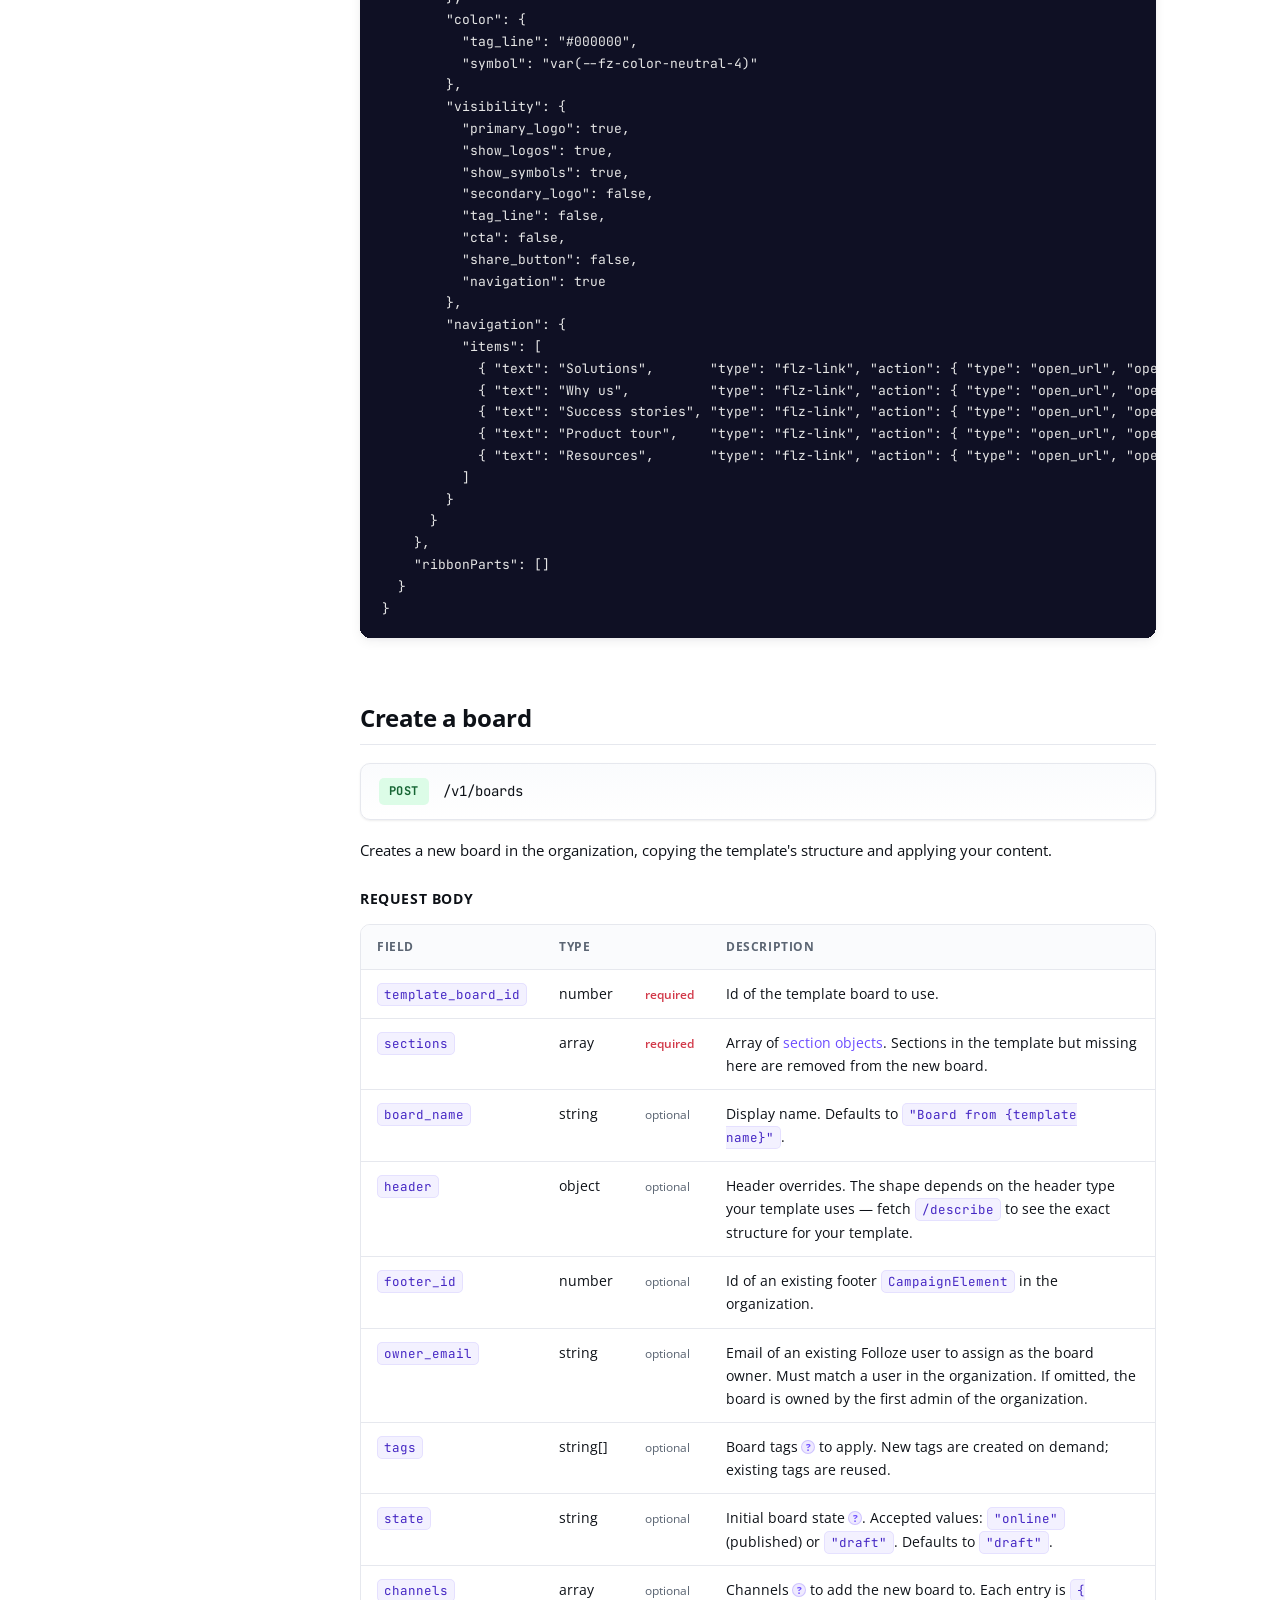
==== commit c2ccc9f1: "Add CTA configuration section, glossary entries, and changelog Document the full CTA object shape (t" ====
--- a/index.html
+++ b/index.html
@@ -601,6 +601,7 @@
       <a href="#concepts-schema">API schema descriptors</a>
       <a href="#concepts-identity">Section &amp; widget identity</a>
       <a href="#concepts-merge">Merge semantics</a>
+      <a href="#concepts-cta">Configuring CTAs</a>
 
       <h4>Board Creation: endpoints</h4>
       <a href="#get-templates"><span class="method get" style="background:#dbeafe;color:#1e40af">GET</span>List templates</a>
@@ -808,6 +809,161 @@
 
   <hr/>
 
+  <h2 id="concepts-cta">Configuring CTAs <a class="anchor-link" href="#concepts-cta">#</a></h2>
+  <p>Call-to-action buttons<button class="term-help" data-term="cta" aria-label="What is a CTA?" aria-expanded="false">?</button> can be configured on <strong>any section</strong> that exposes a <code>cta</code> or <code>secondary_cta</code> field &mdash; headers, banners, body sections, navigation items, and carousel columns. Every CTA follows the same object shape regardless of where it appears.</p>
+
+  <h4>CTA object</h4>
+  <table>
+    <thead><tr><th>Field</th><th>Type</th><th></th><th>Description</th></tr></thead>
+    <tbody>
+      <tr><td><code>text</code></td><td>string</td><td><span class="req">required</span></td><td>The button label displayed to visitors.</td></tr>
+      <tr><td><code>type</code></td><td>string</td><td><span class="opt">optional</span></td><td>Button style. One of <code>"flz-primary"</code>, <code>"flz-secondary"</code>, or <code>"flz-link"</code>. Navigation items default to <code>"flz-link"</code>.</td></tr>
+      <tr><td><code>action</code></td><td>object</td><td><span class="opt">optional</span></td><td>What happens when the visitor clicks. Contains a <code>type</code> field plus a matching config key. See <a href="#cta-action-types">action types</a> below.</td></tr>
+    </tbody>
+  </table>
+
+  <h4>Button styles</h4>
+  <table>
+    <thead><tr><th>Value</th><th>Appearance</th></tr></thead>
+    <tbody>
+      <tr><td><code>flz-primary</code></td><td>Solid, high-emphasis button &mdash; the main call to action.</td></tr>
+      <tr><td><code>flz-secondary</code></td><td>Outlined or lower-emphasis button &mdash; a supporting action.</td></tr>
+      <tr><td><code>flz-link</code></td><td>Styled as an inline link. Default for header navigation items.</td></tr>
+    </tbody>
+  </table>
+
+  <h4 id="cta-action-types">Action types</h4>
+  <p>The <code>action</code> object always has a <code>type</code> field that selects the behaviour, plus a sibling key of the same name (or <code>item_viewer</code> for <code>open_content_item</code>) containing the type-specific configuration.</p>
+
+  <table>
+    <thead><tr><th><code>action.type</code></th><th>Config key</th><th>Fields</th><th>Description</th></tr></thead>
+    <tbody>
+      <tr>
+        <td><code>open_url</code></td>
+        <td><code>open_url</code></td>
+        <td><code>url</code>&nbsp;(string), <code>open_in_new_window</code>&nbsp;(bool)</td>
+        <td>Navigate to an external or internal URL. Set <code>open_in_new_window: true</code> to open in a new tab.</td>
+      </tr>
+      <tr>
+        <td><code>form</code></td>
+        <td><code>form</code></td>
+        <td><code>form_id</code>&nbsp;(string)</td>
+        <td>Open a Folloze form by its id.</td>
+      </tr>
+      <tr>
+        <td><code>registration</code></td>
+        <td><code>registration</code></td>
+        <td><code>form_id</code>&nbsp;(string)</td>
+        <td>Open a registration form (same shape as <code>form</code>, but treated as event registration).</td>
+      </tr>
+      <tr>
+        <td><code>anchor</code></td>
+        <td><code>anchor</code></td>
+        <td><code>hash</code>&nbsp;(string)</td>
+        <td>Scroll to a named anchor on the same board page.</td>
+      </tr>
+      <tr>
+        <td><code>contact</code></td>
+        <td><code>contact</code></td>
+        <td><code>privacy_message_id</code>&nbsp;(string)</td>
+        <td>Open a &ldquo;contact me&rdquo; dialog tied to a privacy message.</td>
+      </tr>
+      <tr>
+        <td><code>message</code></td>
+        <td><code>message</code></td>
+        <td><code>privacy_message_id</code>&nbsp;(string)</td>
+        <td>Open a &ldquo;send a message&rdquo; dialog tied to a privacy message.</td>
+      </tr>
+      <tr>
+        <td><code>share</code></td>
+        <td><code>share</code></td>
+        <td><code>privacy_message_id</code>&nbsp;(string)</td>
+        <td>Open the board share dialog tied to a privacy message.</td>
+      </tr>
+      <tr>
+        <td><code>send_email_clicked</code></td>
+        <td><code>send_email_clicked</code></td>
+        <td><code>email</code>&nbsp;(string), <code>subject</code>&nbsp;(string)</td>
+        <td>Open the visitor's email client with a pre-filled recipient and subject line.</td>
+      </tr>
+      <tr>
+        <td><code>open_content_item</code></td>
+        <td><code>item_viewer</code></td>
+        <td><em>(empty object)</em></td>
+        <td>Open the board's content-item viewer overlay. Note: the config key is <code>item_viewer</code>, not <code>open_content_item</code>.</td>
+      </tr>
+    </tbody>
+  </table>
+
+  <h4>Example: banner with primary and secondary CTA</h4>
+  <pre><code>"cta": {
+  "text": "Download the report",
+  "type": "flz-primary",
+  "action": {
+    "type": "open_content_item",
+    "item_viewer": {}
+  }
+},
+"secondary_cta": {
+  "text": "Schedule a Demo",
+  "type": "flz-secondary",
+  "action": {
+    "type": "open_url",
+    "open_url": {
+      "url": "https://example.com/demo",
+      "open_in_new_window": true
+    }
+  }
+}</code></pre>
+
+  <h4>Example: header navigation with mixed actions</h4>
+  <pre><code>"navigation": {
+  "items": [
+    {
+      "text": "About Us",
+      "type": "flz-link",
+      "action": {
+        "type": "anchor",
+        "anchor": { "hash": "about" }
+      }
+    },
+    {
+      "text": "Contact",
+      "type": "flz-link",
+      "action": {
+        "type": "form",
+        "form": { "form_id": "86102" }
+      }
+    },
+    {
+      "text": "Share",
+      "type": "flz-link",
+      "action": {
+        "type": "share",
+        "share": { "privacy_message_id": "11869" }
+      }
+    }
+  ]
+}</code></pre>
+
+  <h4>Where CTAs appear</h4>
+  <table>
+    <thead><tr><th>Location</th><th>Fields</th><th>Notes</th></tr></thead>
+    <tbody>
+      <tr><td>Header widget</td><td><code>cta</code></td><td>Single CTA in the top bar. Controlled by <code>visibility.cta</code>.</td></tr>
+      <tr><td>Header navigation</td><td><code>navigation.items[]</code></td><td>Each item is a CTA object. Typically uses <code>flz-link</code> style. Controlled by <code>visibility.navigation</code>.</td></tr>
+      <tr><td>Banner widget</td><td><code>cta</code>, <code>secondary_cta</code></td><td>Primary and secondary buttons. Controlled by <code>visibility.cta</code>, <code>visibility.secondary_cta</code>, and the parent <code>visibility.showButtons</code> toggle.</td></tr>
+      <tr><td>Body sections</td><td><code>cta</code>, <code>secondary_cta</code></td><td>Supported by text, image, carousel, and other body section widgets.</td></tr>
+      <tr><td>Carousel columns</td><td><code>repeatable.columns[].cta</code></td><td>Per-column CTA. May omit the <code>type</code> field (inherits the column default style).</td></tr>
+    </tbody>
+  </table>
+
+  <div class="callout tip">
+    <strong>Visibility gates.</strong> Even if a CTA is fully configured, it won't render unless its visibility flag is <code>true</code>. Always check and set the matching <code>visibility</code> key when adding or enabling a CTA. For banners, the <code>showButtons</code> flag is a parent toggle that must also be <code>true</code> for either button to appear.
+  </div>
+
+  <hr/>
+
   <h2 id="get-templates">List templates <a class="anchor-link" href="#get-templates">#</a></h2>
   <div class="endpoint"><span class="method get" style="background:#dbeafe;color:#1e40af">GET</span><span>/v1/board_templates</span></div>
   <p>Returns every template board in your organization with its <code>id</code>, <code>name</code>, and <code>description</code>. Use this to discover which templates are available before fetching schemas or creating boards &mdash; especially helpful when you don't already know the template ids.</p>
@@ -901,7 +1057,9 @@
         },
         "cta": {
           "text": "Contact Us",
+          "type": "flz-secondary",
           "action": {
+            "type": "open_url",
             "open_url": {
               "url": ""
             }
@@ -926,10 +1084,23 @@
         "title": "&lt;div style=\"--fz-marker-color: var(--fz-color-neutral-0); text-align: center;\" class=\"ql-style-heading2\"&gt;&lt;span style=\"color: var(--fz-color-primary-1);\"&gt;Global. Simple. Unified. &lt;/span&gt;&lt;/div&gt;&lt;div style=\"--fz-marker-color: var(--fz-color-neutral-0); text-align: center;\" class=\"ql-style-heading2\"&gt;&lt;span style=\"color: var(--fz-color-primary-1);\"&gt;It’s the Power of One&lt;/span&gt;&lt;/div&gt;&lt;div style=\"--fz-marker-color: var(--fz-color-neutral-0); text-align: center;\" class=\"ql-style-heading3\"&gt;&lt;span style=\"text-align: left;\"&gt;&lt;br&gt;&lt;/span&gt;&lt;/div&gt;&lt;div style=\"--fz-marker-color: var(--fz-color-neutral-0); text-align: center;\" class=\"ql-style-heading3\"&gt;&lt;span style=\"text-align: left; color: var(--fz-color-primary-1);\"&gt;How JLL will empower &lt;/span&gt;&lt;/div&gt;&lt;div style=\"--fz-marker-color: var(--fz-color-neutral-0); text-align: center;\" class=\"ql-style-heading3\"&gt;&lt;span style=\"text-align: left; color: var(--fz-color-primary-1);\"&gt;[insert target’s sector]&lt;/span&gt;&lt;span style=\"text-align: left;\"&gt; &lt;/span&gt;&lt;/div&gt;&lt;div style=\"--fz-marker-color: var(--fz-color-neutral-0); text-align: center;\" class=\"ql-style-heading3\"&gt;&lt;span style=\"color: var(--fz-color-primary-1);\"&gt;&lt;br&gt;&lt;/span&gt;&lt;/div&gt;&lt;div style=\"--fz-marker-color: var(--fz-color-neutral-0); text-align: center;\" class=\"ql-style-heading3\"&gt;&lt;br&gt;&lt;/div&gt;",
         "subtitle": "&lt;div style=\"text-align: center;\" class=\"ql-style-heading4\"&gt;&lt;span style=\"color: var(--fz-color-primary-1);\"&gt;Enhance productivity, services and employee experiences with data center and workspace management solutions from JLL.&lt;/span&gt;&lt;/div&gt;",
         "cta": {
-          "text": "Read your business case now"
+          "text": "Read your business case now",
+          "type": "flz-primary",
+          "action": {
+            "type": "open_content_item",
+            "item_viewer": {}
+          }
         },
         "secondary_cta": {
-          "text": "Schedule a Demo"
+          "text": "Schedule a Demo",
+          "type": "flz-secondary",
+          "action": {
+            "type": "open_url",
+            "open_url": {
+              "url": "",
+              "open_in_new_window": true
+            }
+          }
         }
       }
     },
@@ -966,7 +1137,9 @@
         },
         "cta": {
           "text": "Contact Us",
+          "type": "flz-secondary",
           "action": {
+            "type": "open_url",
             "open_url": {
               "url": ""
             }
@@ -988,11 +1161,11 @@
         },
         "navigation": {
           "items": [
-            { "text": "Solutions",       "action": { "open_url": {} } },
-            { "text": "Why us",          "action": { "open_url": {} } },
-            { "text": "Success stories", "action": { "open_url": {} } },
-            { "text": "Product tour",    "action": { "open_url": {} } },
-            { "text": "Resources",       "action": { "open_url": {} } }
+            { "text": "Solutions",       "type": "flz-link", "action": { "type": "open_url", "open_url": {} } },
+            { "text": "Why us",          "type": "flz-link", "action": { "type": "open_url", "open_url": {} } },
+            { "text": "Success stories", "type": "flz-link", "action": { "type": "open_url", "open_url": {} } },
+            { "text": "Product tour",    "type": "flz-link", "action": { "type": "open_url", "open_url": {} } },
+            { "text": "Resources",       "type": "flz-link", "action": { "type": "open_url", "open_url": {} } }
           ]
         }
       }
@@ -1092,11 +1265,17 @@
   "header": {
     "primary_logo": { "url": "https://cdn.example.com/acme.png", "link": "https://acme.com", "alt": "Acme" },
     "tagline": "Built for modern teams",
-    "navigation": [
-      { "text": "Solutions", "url": "https://acme.com/solutions" },
-      { "text": "Pricing",   "url": "https://acme.com/pricing" }
-    ],
-    "cta": { "text": "Talk to sales", "url": "https://acme.com/contact" }
+    "navigation": {
+      "items": [
+        { "text": "Solutions", "type": "flz-link", "action": { "type": "open_url", "open_url": { "url": "https://acme.com/solutions", "open_in_new_window": true } } },
+        { "text": "Pricing",   "type": "flz-link", "action": { "type": "open_url", "open_url": { "url": "https://acme.com/pricing", "open_in_new_window": true } } }
+      ]
+    },
+    "cta": {
+      "text": "Talk to sales",
+      "type": "flz-primary",
+      "action": { "type": "form", "form": { "form_id": "86101" } }
+    }
   },
   "footer_id": 789,
   "sections": [
@@ -1108,8 +1287,16 @@
           "widget_id": "w_111",
           "title": "Acme x Folloze",
           "subtitle": "Personalized buyer experiences at scale",
-          "cta": { "text": "Get started" },
-          "secondary_cta": { "text": "Watch demo" }
+          "cta": {
+            "text": "Get started",
+            "type": "flz-primary",
+            "action": { "type": "open_content_item", "item_viewer": {} }
+          },
+          "secondary_cta": {
+            "text": "Watch demo",
+            "type": "flz-secondary",
+            "action": { "type": "open_url", "open_url": { "url": "https://acme.com/demo", "open_in_new_window": true } }
+          }
         }
       ],
       "ribbonParts": []
@@ -1122,7 +1309,11 @@
           "widget_id": "w_222",
           "title": "Why Acme",
           "subtitle": "Three reasons teams choose us",
-          "cta": { "text": "See all" },
+          "cta": {
+            "text": "See all",
+            "type": "flz-primary",
+            "action": { "type": "open_url", "open_url": { "url": "", "open_in_new_window": true } }
+          },
           "repeatable": {
             "columns": [
               { "title": "Faster onboarding",      "paragraph": "Go live in days, not months." },
@@ -1469,6 +1660,25 @@
     </tbody>
   </table>
 
+  <h2>CTAs &amp; actions</h2>
+  <table>
+    <thead><tr><th>Term</th><th>What it means</th></tr></thead>
+    <tbody>
+      <tr>
+        <td><strong>CTA</strong> (call to action)</td>
+        <td>A clickable button or link on a board section. Every CTA has a label (<code>text</code>), a visual style (<code>type</code>: <code>flz-primary</code>, <code>flz-secondary</code>, or <code>flz-link</code>), and an <strong>action</strong> that defines what happens on click. Sections can have a primary <code>cta</code> and/or a <code>secondary_cta</code>. <a href="#concepts-cta">CTA configuration reference &rarr;</a> <a href="https://help.folloze.com/s/article/Adding-CTA-buttons-to-Boards-U2" target="_blank" rel="noopener">Help&nbsp;Center &rarr;</a></td>
+      </tr>
+      <tr>
+        <td><strong>CTA action</strong></td>
+        <td>The behaviour triggered when a visitor clicks a CTA. Nine action types are supported: <code>open_url</code>, <code>form</code>, <code>registration</code>, <code>anchor</code>, <code>contact</code>, <code>message</code>, <code>share</code>, <code>send_email_clicked</code>, and <code>open_content_item</code>. Each type carries its own configuration &mdash; see the <a href="#cta-action-types">action types table</a>. <a href="https://help.folloze.com/s/topic/0TOQj0000000K0MOAU/creating-calls-to-action" target="_blank" rel="noopener">Help&nbsp;Center &rarr;</a></td>
+      </tr>
+      <tr>
+        <td><strong>Privacy message</strong></td>
+        <td>A consent / privacy notice shown alongside contact, message, and share actions. Referenced by <code>privacy_message_id</code> in the action configuration. Privacy messages are managed in the Folloze UI. <a href="https://help.folloze.com/s/article/Adding-Privacy-Messages-on-Folloze-Forms" target="_blank" rel="noopener">Help&nbsp;Center &rarr;</a></td>
+      </tr>
+    </tbody>
+  </table>
+
   <h2>Sections &amp; ribbons</h2>
   <table>
     <thead><tr><th>Term</th><th>What it means</th></tr></thead>
@@ -1535,6 +1745,13 @@
       <tr><th style="width:120px;">Date</th><th style="width:140px;">Area</th><th>Change</th></tr>
     </thead>
     <tbody>
+      <tr>
+        <td>2026-05-13</td>
+        <td>Board Creation API</td>
+        <td>
+          <strong>CTA configuration across all sections.</strong> CTAs<button class="term-help" data-term="cta" aria-label="What is a CTA?" aria-expanded="false">?</button> now support a full <code>action</code> object with nine action types (<code>open_url</code>, <code>form</code>, <code>registration</code>, <code>anchor</code>, <code>contact</code>, <code>message</code>, <code>share</code>, <code>send_email_clicked</code>, <code>open_content_item</code>) and three button styles (<code>flz-primary</code>, <code>flz-secondary</code>, <code>flz-link</code>). Available on headers, banners, navigation items, and all body sections. See <a href="#concepts-cta">Configuring CTAs</a>.
+        </td>
+      </tr>
       <tr>
         <td>2026-05-11</td>
         <td>Board Creation API</td>
@@ -1683,6 +1900,21 @@
       name: "Board state",
       desc: "Publish state of a board. 'online' = published and reachable; 'draft' = saved but not published. Defaults to 'draft' on POST /v1/boards.",
       help: "https://help.folloze.com/s/article/Publishing-a-Board"
+    },
+    "cta": {
+      name: "CTA (call to action)",
+      desc: "A clickable button or link on a board section. Has a label (text), a visual style (flz-primary, flz-secondary, or flz-link), and an action that defines what happens on click.",
+      help: "https://help.folloze.com/s/article/Adding-CTA-buttons-to-Boards-U2"
+    },
+    "cta-action": {
+      name: "CTA action",
+      desc: "The behaviour triggered when a visitor clicks a CTA. Nine types: open_url, form, registration, anchor, contact, message, share, send_email_clicked, and open_content_item.",
+      help: "https://help.folloze.com/s/topic/0TOQj0000000K0MOAU/creating-calls-to-action"
+    },
+    "privacy-message": {
+      name: "Privacy message",
+      desc: "A consent / privacy notice shown alongside contact, message, and share actions. Referenced by privacy_message_id. Managed in the Folloze UI.",
+      help: "https://help.folloze.com/s/article/Adding-Privacy-Messages-on-Folloze-Forms"
     }
   };
 
